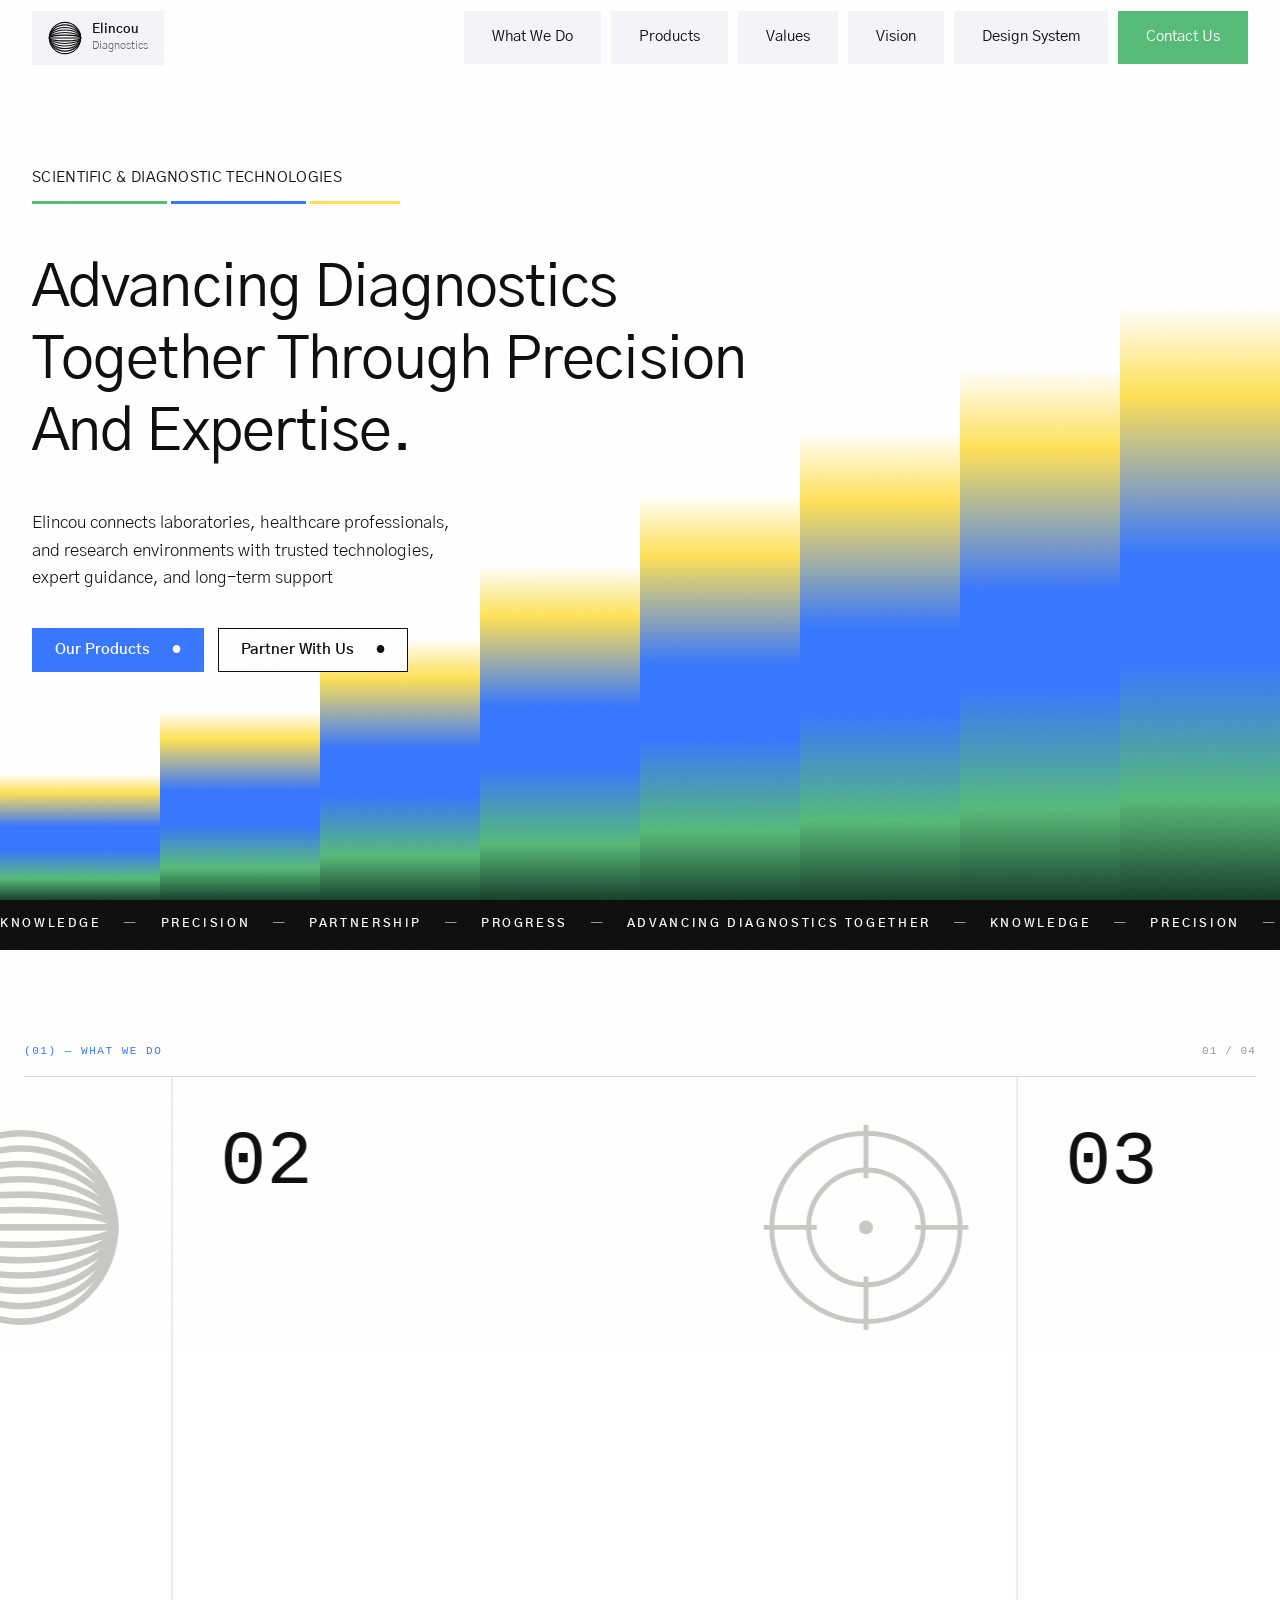
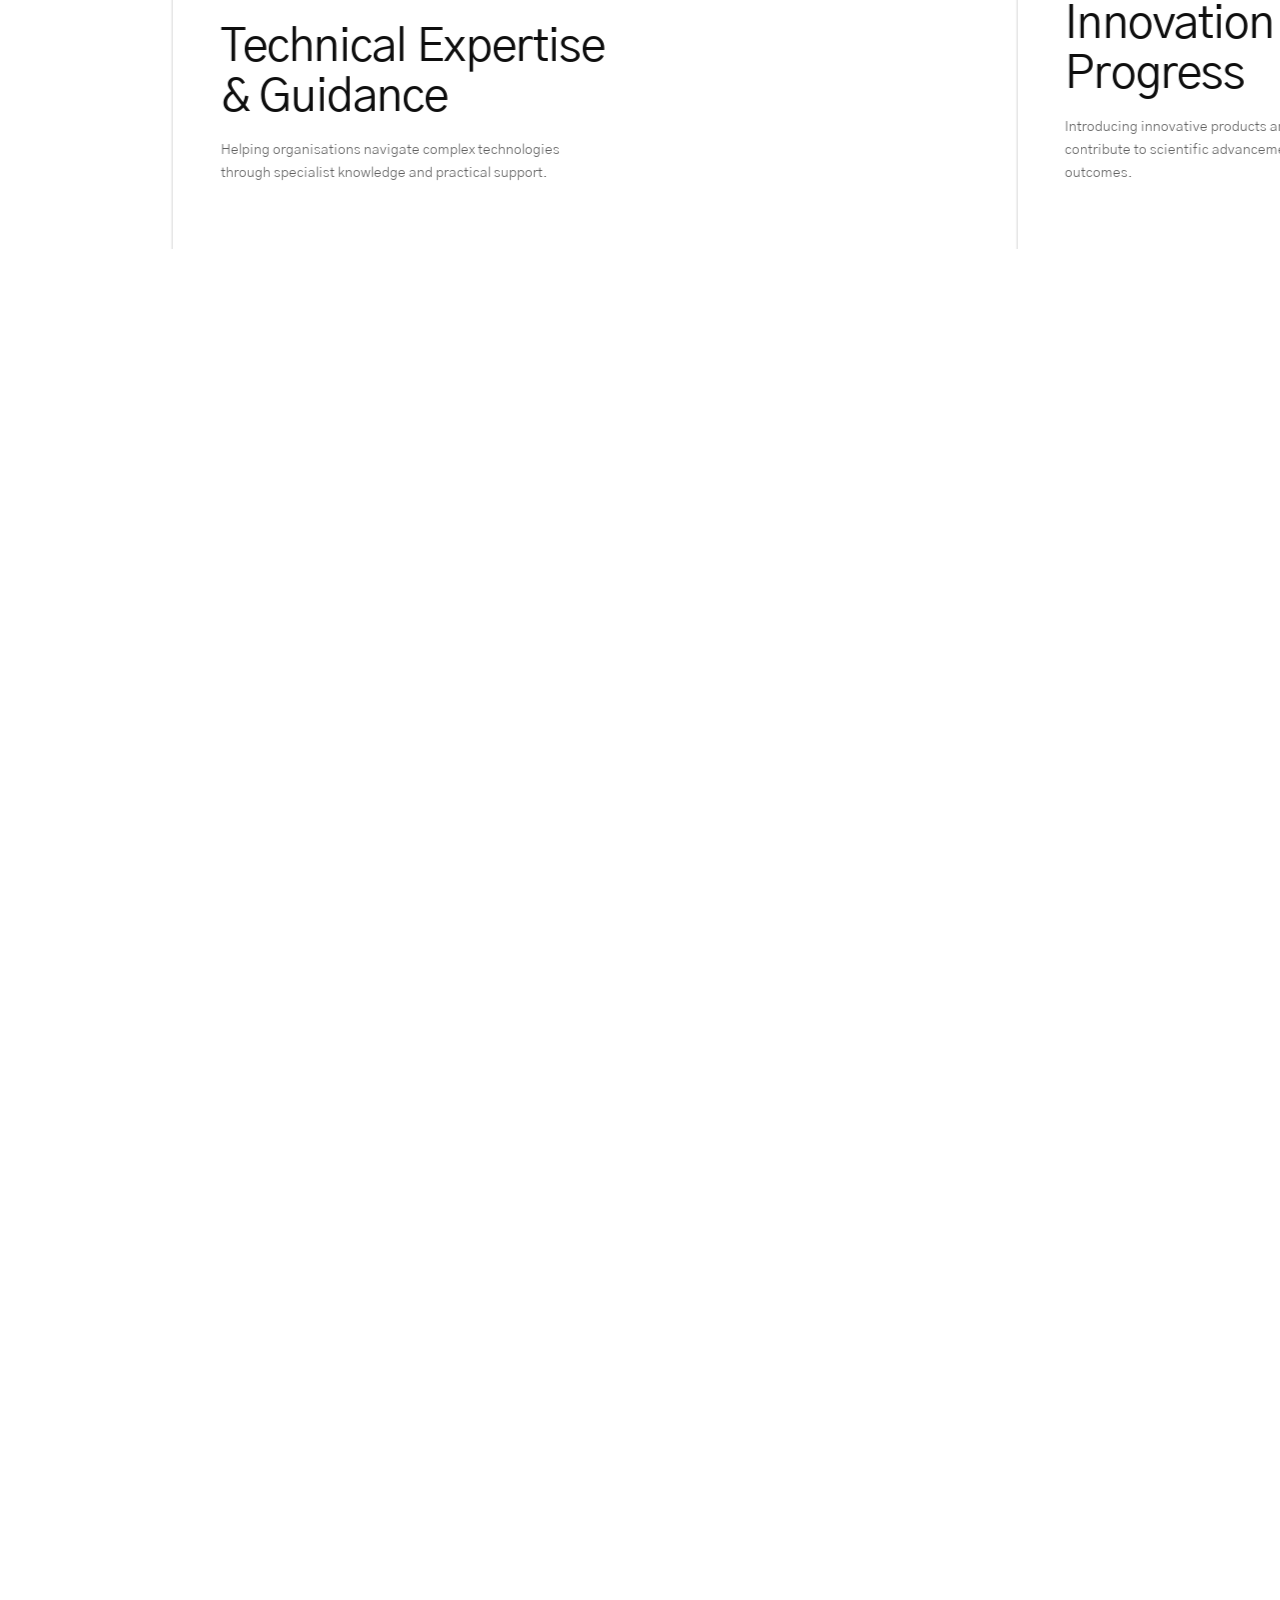
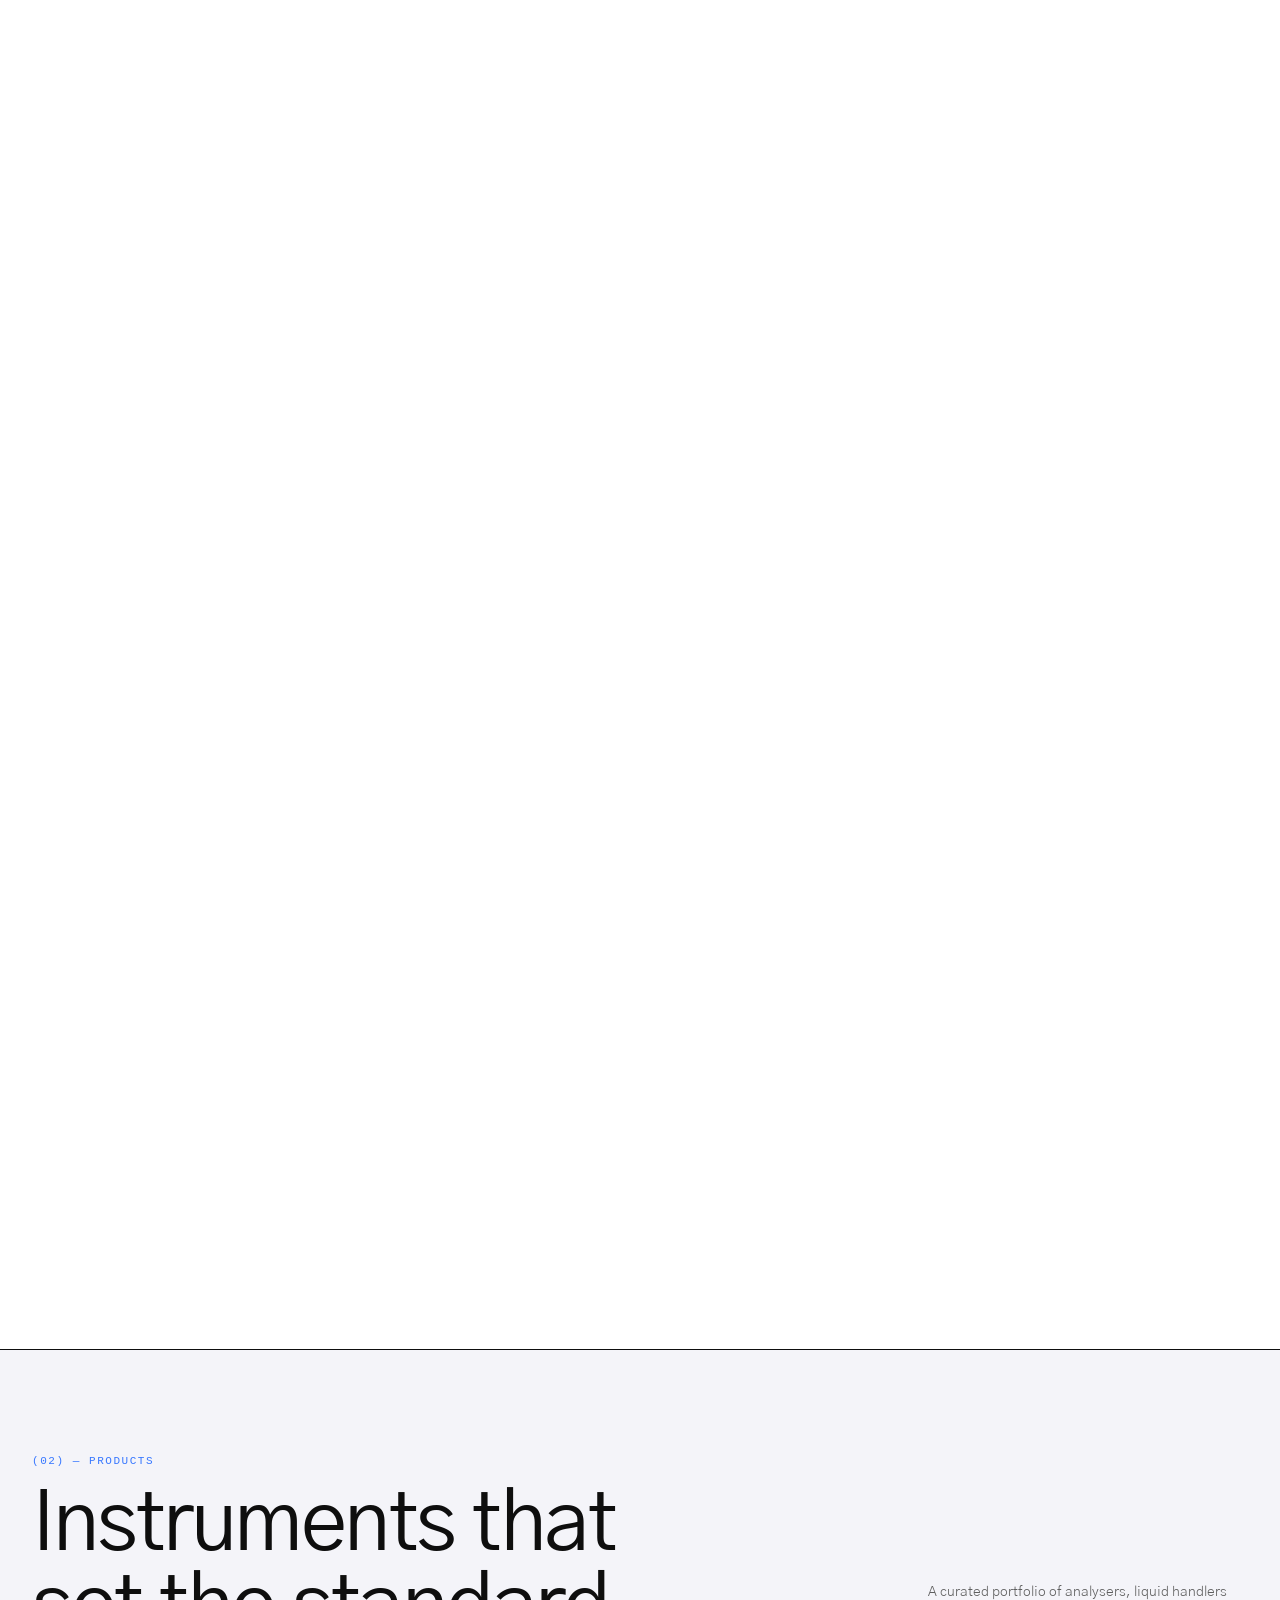
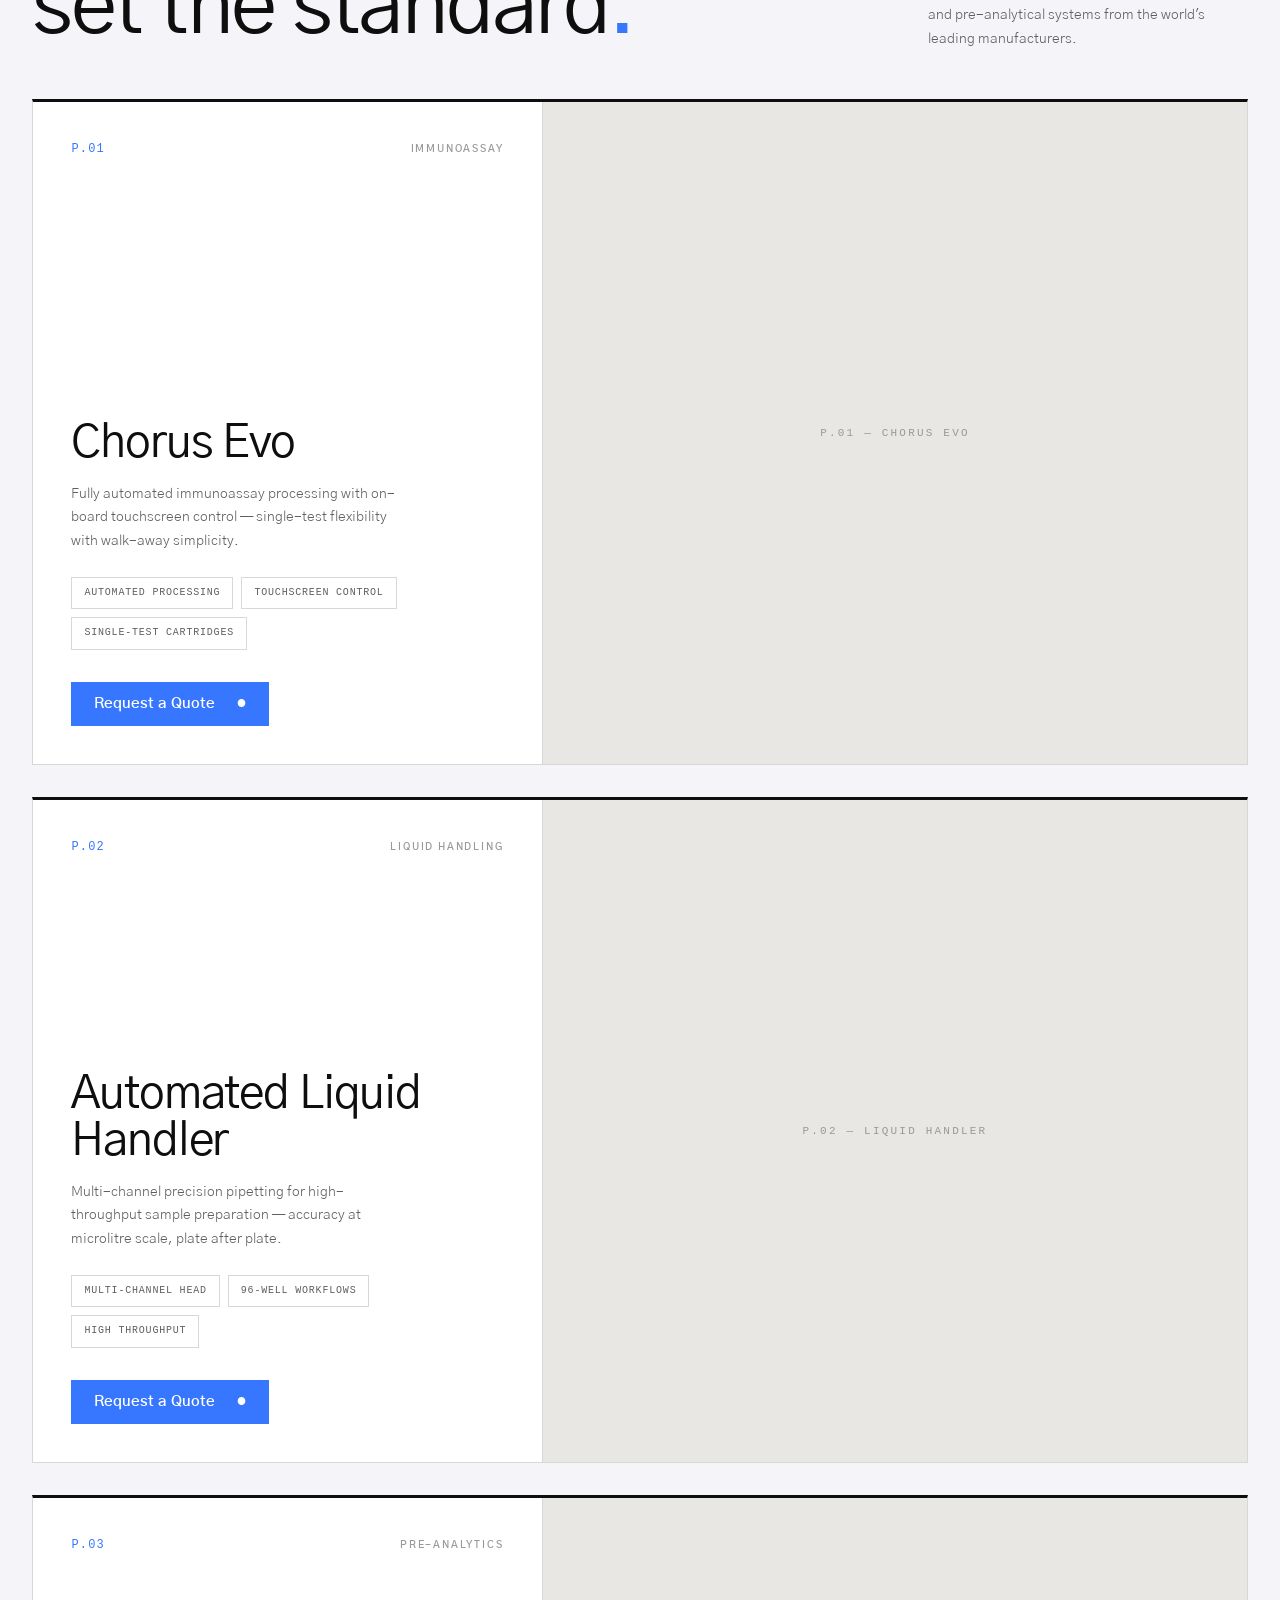
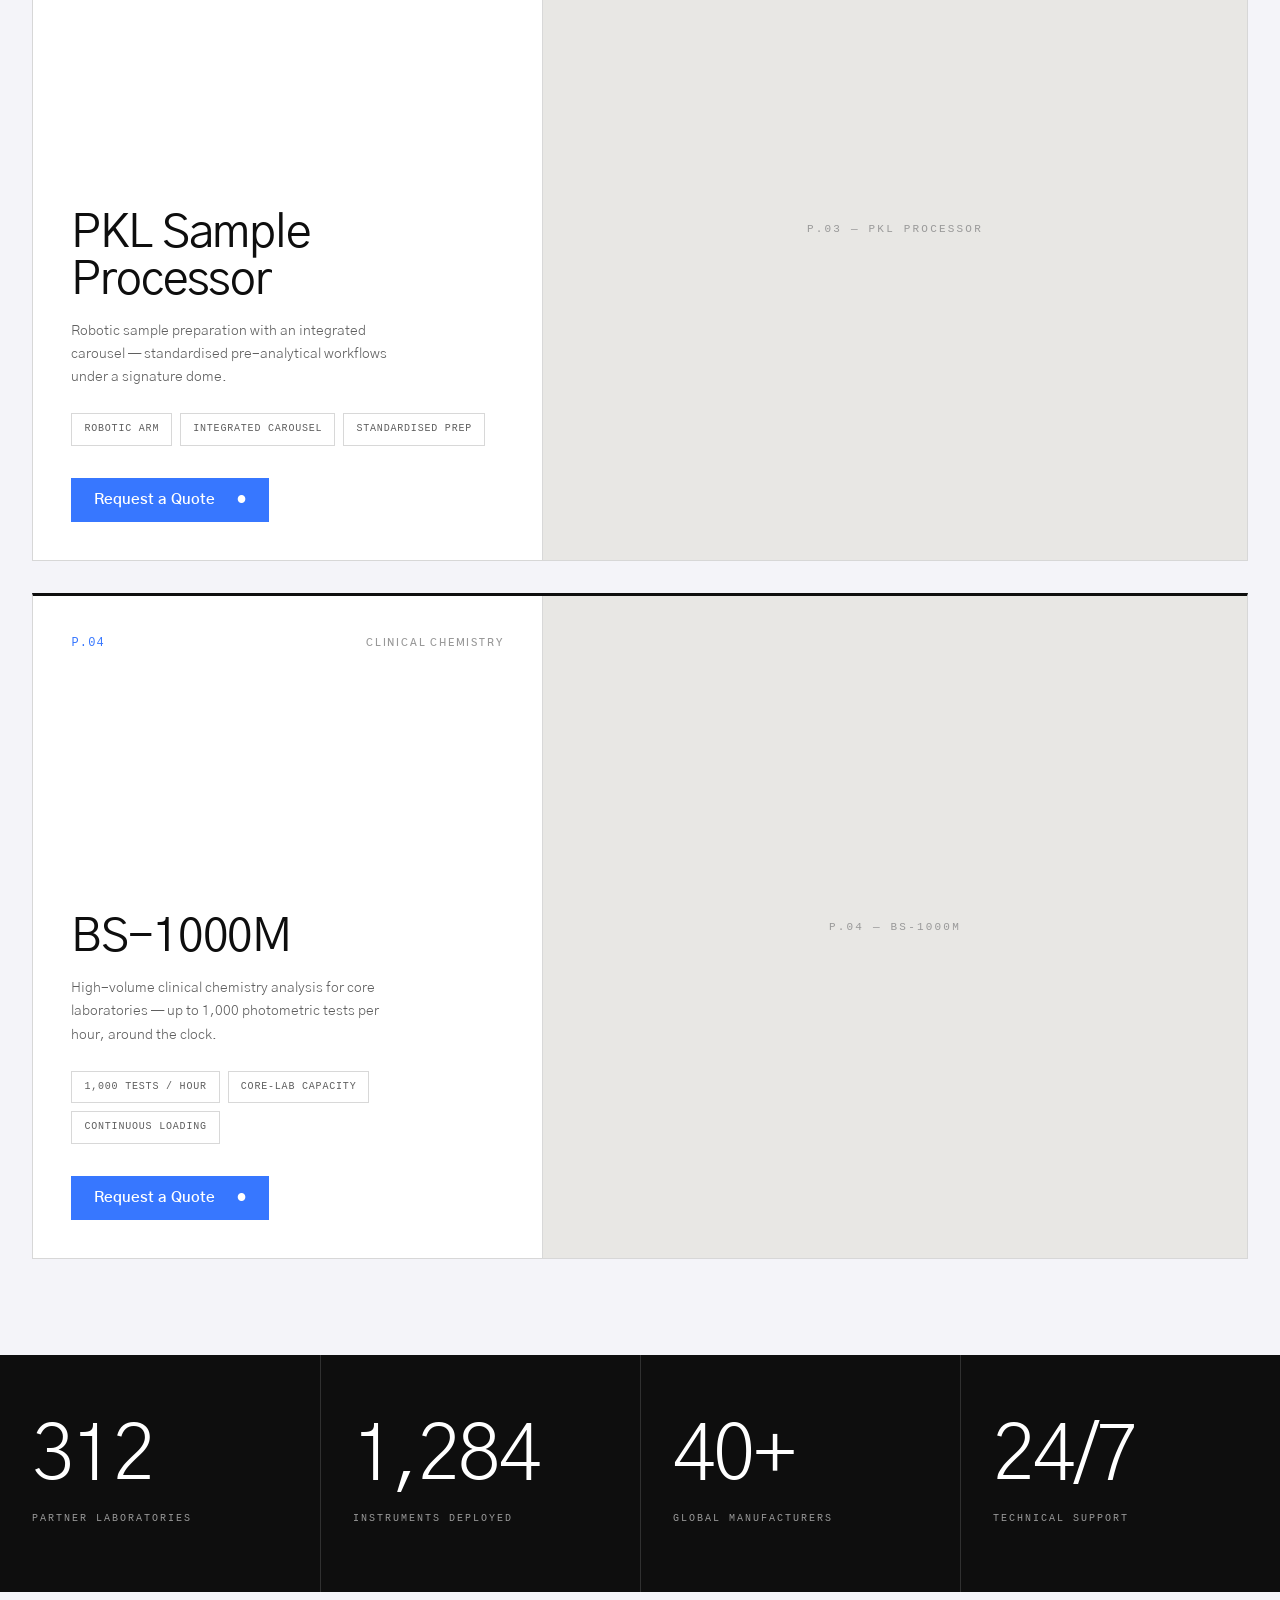
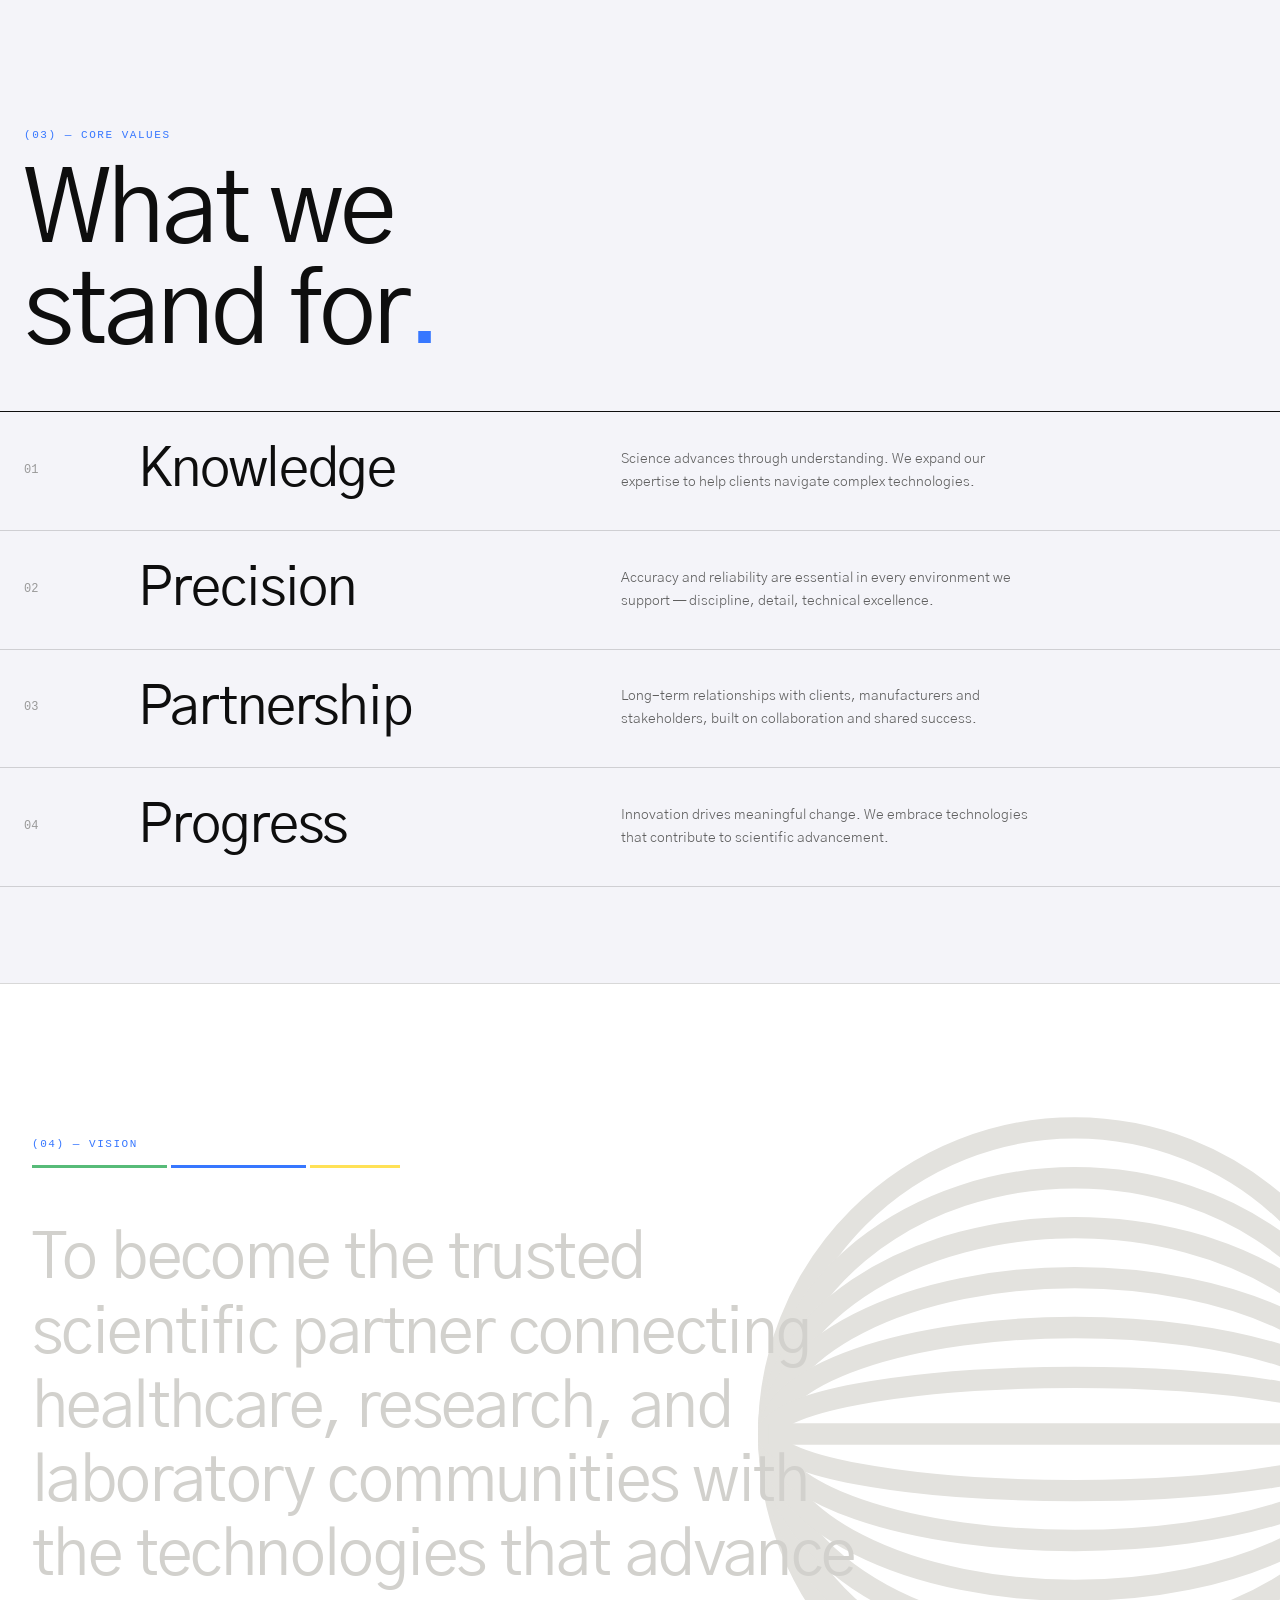
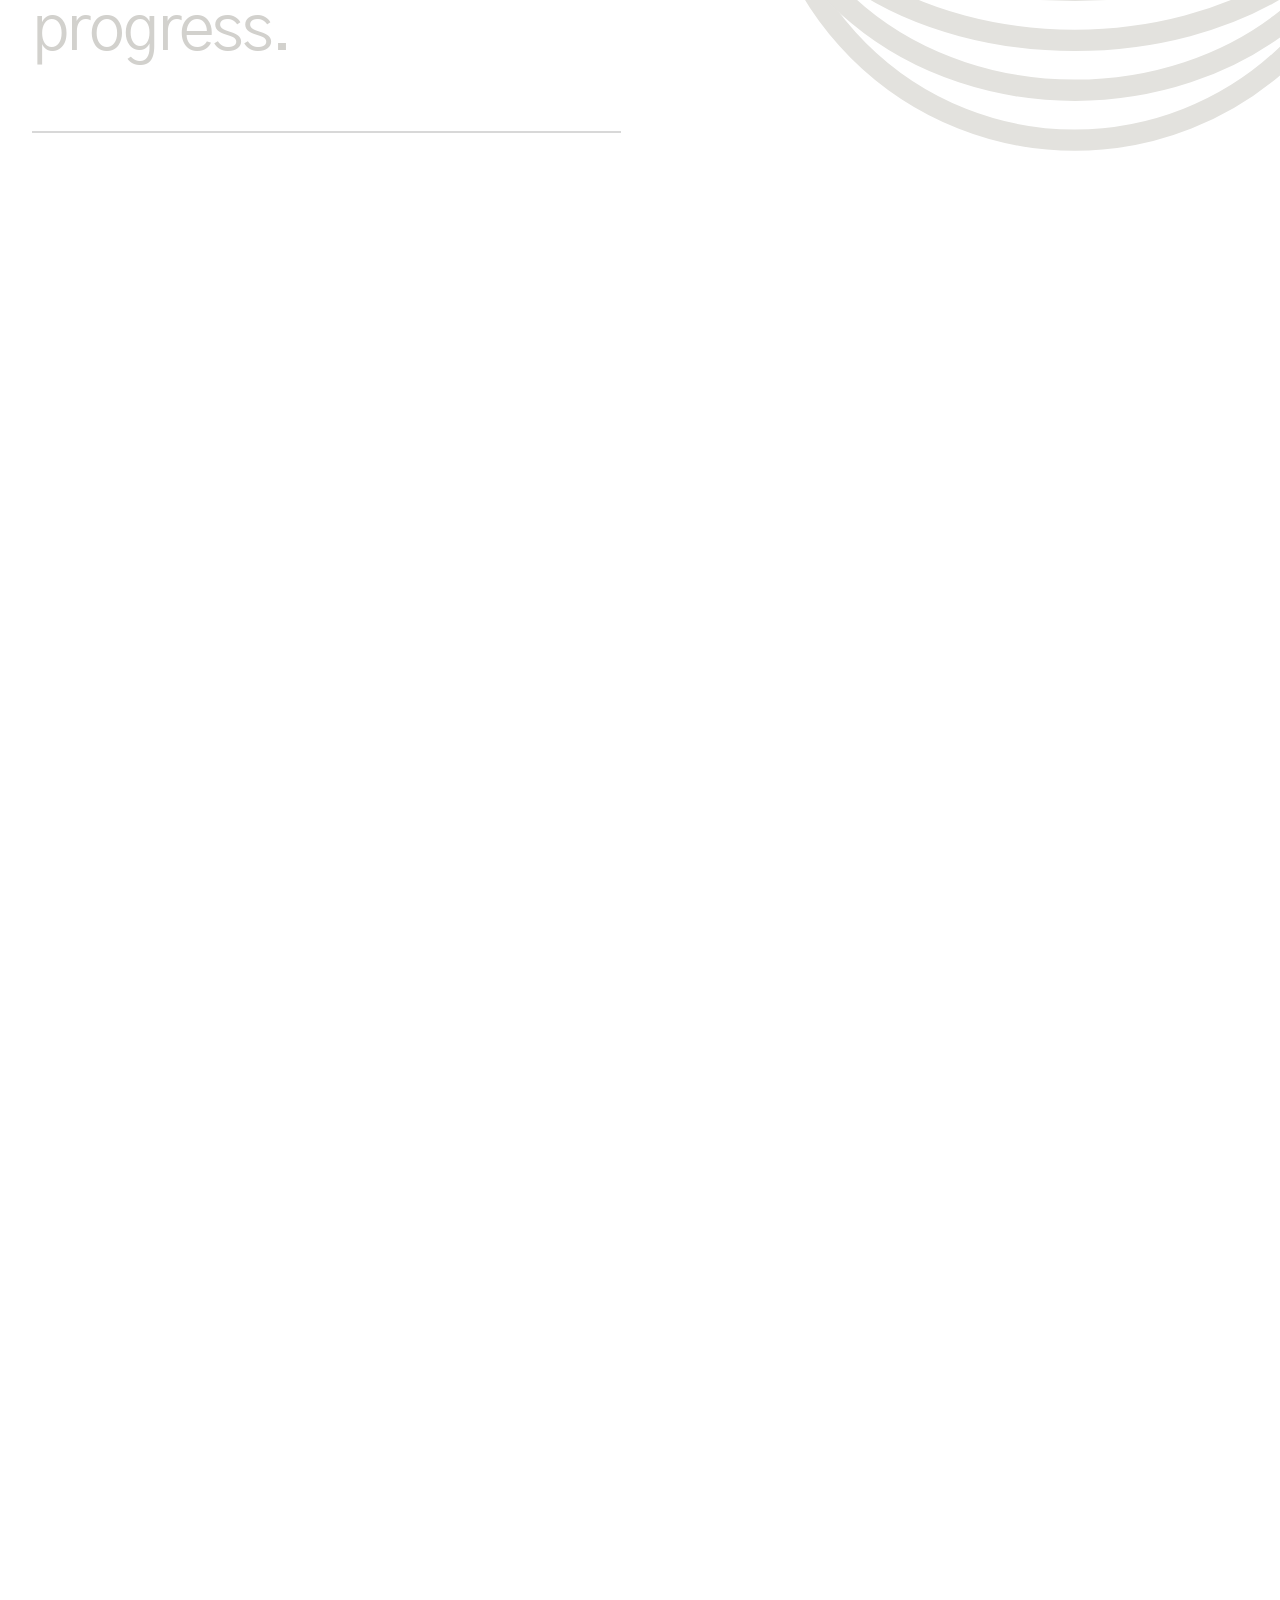
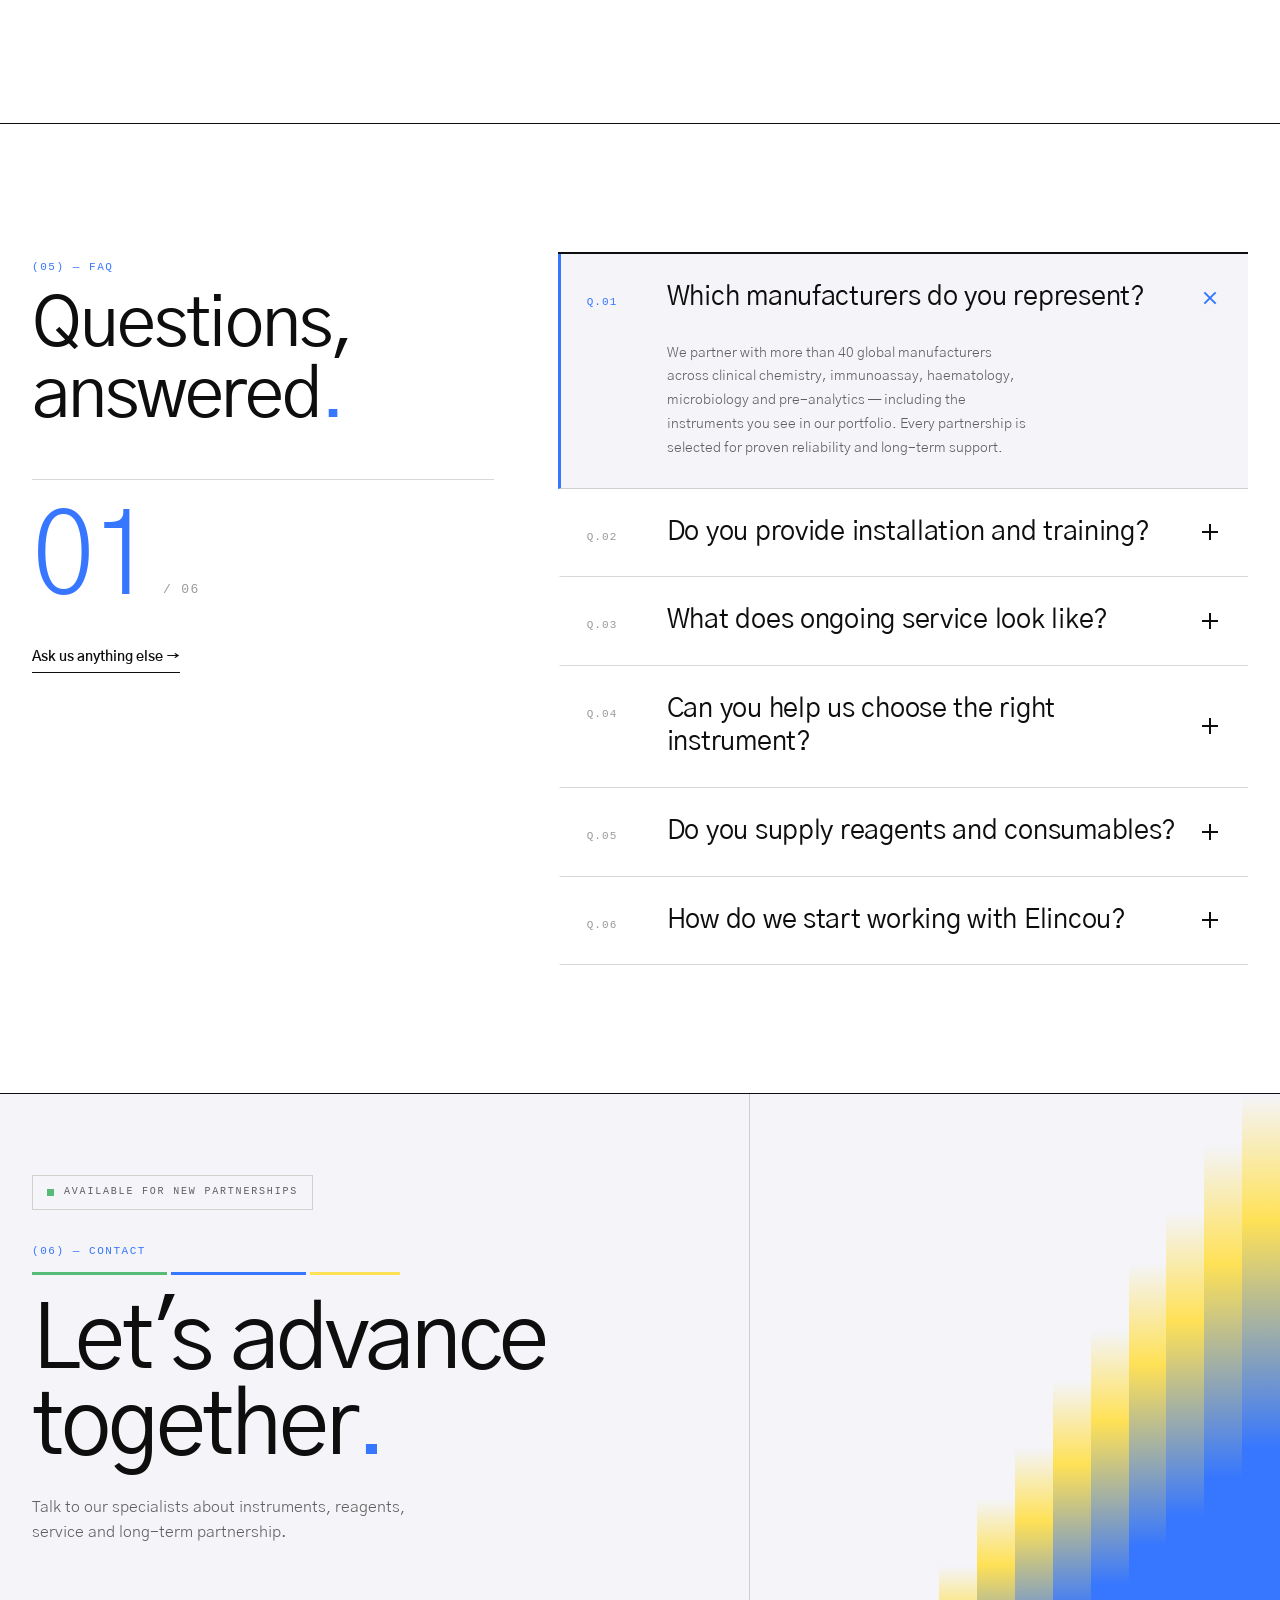
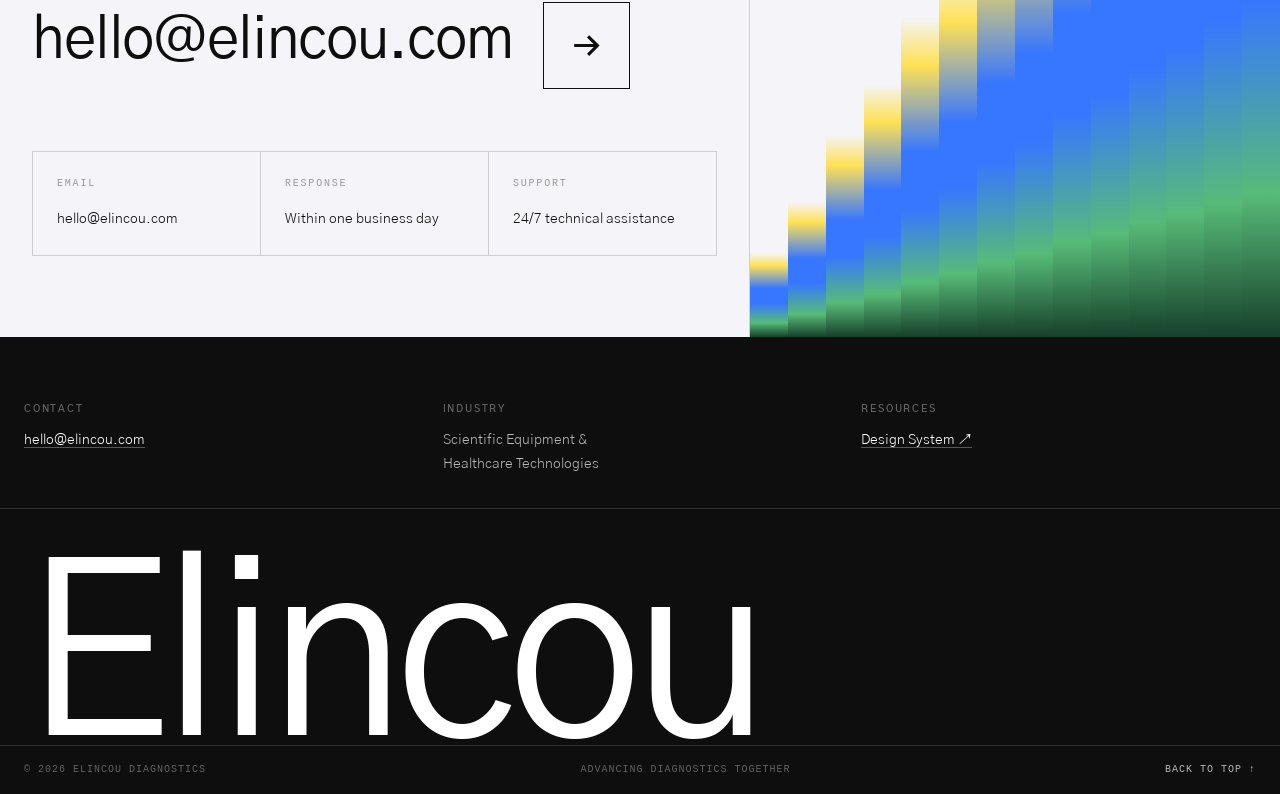
==== index.html @ 2c2dc733 "Rework Contact section: two-column layout, full-height spectrum The section felt tall and empty (hug" ====
<!DOCTYPE html>
<html lang="en">
<head>
<meta charset="UTF-8">
<meta name="viewport" content="width=device-width, initial-scale=1.0">
<title>Elincou — Advancing Diagnostics Together</title>
<meta name="description" content="Elincou connects laboratories, healthcare professionals, and research environments with trusted technologies, expert guidance, and long-term support.">
<link rel="icon" href='data:image/svg+xml,<svg xmlns="http://www.w3.org/2000/svg" viewBox="0 0 100 100"><rect width="100" height="100" fill="%230E0E0E"/><g fill="none" stroke="white" stroke-width="3"><circle cx="50" cy="50" r="34"/><ellipse cx="50" cy="50" rx="34" ry="27"/><ellipse cx="50" cy="50" rx="34" ry="20"/><ellipse cx="50" cy="50" rx="34" ry="13"/><ellipse cx="50" cy="50" rx="34" ry="6"/></g></svg>'>
<link rel="preconnect" href="https://fonts.googleapis.com">
<link rel="preconnect" href="https://fonts.gstatic.com" crossorigin>
<link href="https://fonts.googleapis.com/css2?family=Gothic+A1:wght@300;400;600&display=swap" rel="stylesheet">
<link rel="stylesheet" href="css/tokens.css?v=14">
<link rel="stylesheet" href="css/styles.css?v=14">
<link rel="stylesheet" href="css/home.css?v=14">
</head>
<body class="home">

<!-- Shared logo symbol -->
<svg width="0" height="0" style="position:absolute" aria-hidden="true">
  <defs>
    <g id="el-symbol-art" fill="none" stroke="currentColor" stroke-width="3.2">
      <circle cx="50" cy="50" r="46"/>
      <ellipse cx="50" cy="50" rx="46" ry="38.5"/>
      <ellipse cx="50" cy="50" rx="46" ry="31"/>
      <ellipse cx="50" cy="50" rx="46" ry="23.5"/>
      <ellipse cx="50" cy="50" rx="46" ry="16"/>
      <ellipse cx="50" cy="50" rx="46" ry="8.5"/>
      <line x1="4" y1="50" x2="96" y2="50"/>
    </g>
    <symbol id="el-symbol" viewBox="0 0 100 100"><use href="#el-symbol-art"/></symbol>
  </defs>
</svg>

<!-- ============ PRELOADER ============ -->
<div class="loader" id="loader" aria-hidden="true">
  <div class="loader__inner">
    <svg class="loader__globe" viewBox="0 0 100 100">
      <g fill="none" stroke="currentColor" stroke-width="2.4">
        <circle cx="50" cy="50" r="46"/>
        <ellipse cx="50" cy="50" rx="46" ry="38.5"/>
        <ellipse cx="50" cy="50" rx="46" ry="31"/>
        <ellipse cx="50" cy="50" rx="46" ry="23.5"/>
        <ellipse cx="50" cy="50" rx="46" ry="16"/>
        <ellipse cx="50" cy="50" rx="46" ry="8.5"/>
        <line x1="4" y1="50" x2="96" y2="50"/>
      </g>
    </svg>
    <div class="loader__row">
      <span class="loader__word">Elincou</span>
      <span class="loader__count" id="loader-count">00</span>
    </div>
    <div class="loader__bar"><i id="loader-bar"></i></div>
    <span class="loader__tag">Advancing diagnostics together</span>
  </div>
</div>

<!-- Scroll progress -->
<div class="scroll-progress" aria-hidden="true"><i id="scroll-progress"></i></div>

<!-- ============ HEADER ============ -->
<header class="site-head" id="site-head">
  <a class="el-appnav__brand" href="#top">
    <svg><use href="#el-symbol"/></svg>
    <span class="el-appnav__brand-name">Elincou<small>Diagnostics</small></span>
  </a>
  <nav class="el-appnav__links site-head__links" aria-label="Main navigation">
    <a href="#expertise">What We Do</a>
    <a href="#products">Products</a>
    <a href="#values">Values</a>
    <a href="#vision">Vision</a>
    <a href="design-system.html">Design System</a>
    <a href="#contact" class="el-appnav__cta">Contact Us</a>
  </nav>
</header>

<main id="top">

  <!-- ============ HERO ============ -->
  <section class="hero">
    <div class="hero__content">
      <p class="hero__overline"><span>Scientific &amp; Diagnostic Technologies</span></p>
      <span class="el-keyline hero__keyline" aria-hidden="true"><i></i><i></i><i></i></span>

      <h1 class="hero__title">
        <span class="l"><span class="w">Advancing Diagnostics</span></span>
        <span class="l"><span class="w">Together Through Precision</span></span>
        <span class="l"><span class="w">And Expertise.</span></span>
      </h1>

      <p class="hero__sub">Elincou connects laboratories, healthcare professionals, and&nbsp;research environments with trusted technologies, expert&nbsp;guidance, and long-term support</p>

      <div class="hero__actions">
        <a href="#products" class="el-btn el-btn--accent">Our Products <span class="el-dot" aria-hidden="true">●</span></a>
        <a href="#contact" class="el-btn el-btn--secondary">Partner With Us <span class="el-dot" aria-hidden="true">●</span></a>
      </div>
    </div>

    <div class="el-spectrum hero__spectrum" id="hero-spectrum" aria-hidden="true">
      <i style="height:14%"></i><i style="height:21%"></i>
      <i style="height:29%"></i><i style="height:37%"></i>
      <i style="height:45%"></i><i style="height:52%"></i>
      <i style="height:59%"></i><i style="height:66%"></i>
    </div>
  </section>

  <!-- ============ MARQUEE ============ -->
  <div class="el-marquee" aria-hidden="true">
    <div class="el-marquee__track">
      <span>Knowledge</span><span>Precision</span><span>Partnership</span><span>Progress</span><span>Advancing diagnostics together</span>
      <span>Knowledge</span><span>Precision</span><span>Partnership</span><span>Progress</span><span>Advancing diagnostics together</span>
    </div>
  </div>

  <!-- ============ WHAT WE DO — pinned horizontal scroll ============ -->
  <section class="hs" id="expertise">
    <div class="hs__pin">
      <header class="hs__head">
        <span class="hs__label">(01) — What We Do</span>
        <span class="hs__counter"><span id="hs-current">01</span>&nbsp;/&nbsp;04</span>
      </header>
      <div class="hs__progress"><i id="hs-progress"></i></div>

      <div class="hs__track" id="hs-track">
        <article class="hs__panel">
          <div class="hs__panel-top">
            <span class="hs__idx">01</span>
            <svg class="hs__art" viewBox="0 0 100 100" aria-hidden="true"><use href="#el-symbol-art"/></svg>
          </div>
          <h3>Scientific &amp; Diagnostic Technologies</h3>
          <p>Providing access to advanced solutions that support laboratories, healthcare providers, and research environments.</p>
        </article>

        <article class="hs__panel">
          <div class="hs__panel-top">
            <span class="hs__idx">02</span>
            <svg class="hs__art" viewBox="0 0 100 100" fill="none" stroke="currentColor" stroke-width="2.4" aria-hidden="true">
              <circle cx="50" cy="50" r="46"/><circle cx="50" cy="50" r="28"/><circle cx="50" cy="50" r="3.4" fill="currentColor" stroke="none"/>
              <line x1="50" y1="0" x2="50" y2="26"/><line x1="50" y1="74" x2="50" y2="100"/>
              <line x1="0" y1="50" x2="26" y2="50"/><line x1="74" y1="50" x2="100" y2="50"/>
            </svg>
          </div>
          <h3>Technical Expertise &amp; Guidance</h3>
          <p>Helping organisations navigate complex technologies through specialist knowledge and practical support.</p>
        </article>

        <article class="hs__panel">
          <div class="hs__panel-top">
            <span class="hs__idx">03</span>
            <svg class="hs__art" viewBox="0 0 100 100" fill="none" stroke="currentColor" stroke-width="2.4" aria-hidden="true">
              <rect x="6"  y="64" width="14" height="30"/>
              <rect x="28" y="48" width="14" height="46"/>
              <rect x="50" y="30" width="14" height="64"/>
              <rect x="72" y="6"  width="14" height="88"/>
            </svg>
          </div>
          <h3>Innovation &amp; Progress</h3>
          <p>Introducing innovative products and solutions that contribute to scientific advancement and improved outcomes.</p>
        </article>

        <article class="hs__panel">
          <div class="hs__panel-top">
            <span class="hs__idx">04</span>
            <svg class="hs__art" viewBox="0 0 100 100" fill="none" stroke="currentColor" stroke-width="2.4" aria-hidden="true">
              <circle cx="36" cy="50" r="30"/><circle cx="64" cy="50" r="30"/>
            </svg>
          </div>
          <h3>Long-Term Partnership</h3>
          <p>Working alongside clients as a dependable partner, providing ongoing support throughout every stage of growth.</p>
        </article>
      </div>
    </div>
  </section>

  <!-- ============ PRODUCTS — sticky card deck ============ -->
  <section class="products" id="products">
    <header class="products__head" data-reveal>
      <div>
        <span class="products__label">(02) — Products</span>
        <h2>Instruments that<br>set the standard<em>.</em></h2>
      </div>
      <p class="products__intro">A curated portfolio of analysers, liquid handlers and pre-analytical systems from the world's leading manufacturers.</p>
    </header>

    <div class="pcards" id="pcards">

      <article class="pcard">
        <div class="pcard__info">
          <div class="pcard__top">
            <span class="pcard__idx">P.01</span>
            <span class="pcard__cat">Immunoassay</span>
          </div>
          <h3 class="pcard__name">Chorus Evo</h3>
          <p class="pcard__desc">Fully automated immunoassay processing with on-board touchscreen control — single-test flexibility with walk-away simplicity.</p>
          <ul class="pcard__specs">
            <li>Automated processing</li>
            <li>Touchscreen control</li>
            <li>Single-test cartridges</li>
          </ul>
          <div class="pcard__actions">
            <a href="#contact" class="el-btn el-btn--accent">Request a Quote <span class="el-dot" aria-hidden="true">●</span></a>
          </div>
        </div>
        <div class="pcard__media">
          <span class="pcard__ph">P.01 — CHORUS EVO</span>
          <img src="assets/products/product-01.jpg" alt="DIESSE Chorus Evo immunoassay analyser" loading="lazy" onerror="this.style.display='none'">
          <video class="pcard__video" muted loop playsinline preload="metadata" aria-label="Chorus Evo rotating 3D view">
            <source src="assets/products/Diesse%20Chorus%20EVO.mp4" type="video/mp4">
          </video>
        </div>
      </article>

      <article class="pcard">
        <div class="pcard__info">
          <div class="pcard__top">
            <span class="pcard__idx">P.02</span>
            <span class="pcard__cat">Liquid Handling</span>
          </div>
          <h3 class="pcard__name">Automated Liquid Handler</h3>
          <p class="pcard__desc">Multi-channel precision pipetting for high-throughput sample preparation — accuracy at microlitre scale, plate after plate.</p>
          <ul class="pcard__specs">
            <li>Multi-channel head</li>
            <li>96-well workflows</li>
            <li>High throughput</li>
          </ul>
          <div class="pcard__actions">
            <a href="#contact" class="el-btn el-btn--accent">Request a Quote <span class="el-dot" aria-hidden="true">●</span></a>
          </div>
        </div>
        <div class="pcard__media">
          <span class="pcard__ph">P.02 — LIQUID HANDLER</span>
          <img src="assets/products/product-02.jpg" alt="Automated multi-channel pipetting system over a 96-well plate" loading="lazy" onerror="this.style.display='none'">
          <video class="pcard__video" muted loop playsinline preload="metadata" aria-label="Liquid handler rotating 3D view">
            <source src="assets/products/product-02.mp4" type="video/mp4">
          </video>
        </div>
      </article>

      <article class="pcard">
        <div class="pcard__info">
          <div class="pcard__top">
            <span class="pcard__idx">P.03</span>
            <span class="pcard__cat">Pre-Analytics</span>
          </div>
          <h3 class="pcard__name">PKL Sample Processor</h3>
          <p class="pcard__desc">Robotic sample preparation with an integrated carousel — standardised pre-analytical workflows under a signature dome.</p>
          <ul class="pcard__specs">
            <li>Robotic arm</li>
            <li>Integrated carousel</li>
            <li>Standardised prep</li>
          </ul>
          <div class="pcard__actions">
            <a href="#contact" class="el-btn el-btn--accent">Request a Quote <span class="el-dot" aria-hidden="true">●</span></a>
          </div>
        </div>
        <div class="pcard__media">
          <span class="pcard__ph">P.03 — PKL PROCESSOR</span>
          <img src="assets/products/product-03.jpg" alt="HTC PKL robotic sample processor with blue dome open" loading="lazy" onerror="this.style.display='none'">
          <video class="pcard__video" muted loop playsinline preload="metadata" aria-label="PKL sample processor rotating 3D view">
            <source src="assets/products/product-03.mp4" type="video/mp4">
          </video>
        </div>
      </article>

      <article class="pcard">
        <div class="pcard__info">
          <div class="pcard__top">
            <span class="pcard__idx">P.04</span>
            <span class="pcard__cat">Clinical Chemistry</span>
          </div>
          <h3 class="pcard__name">BS-1000M</h3>
          <p class="pcard__desc">High-volume clinical chemistry analysis for core laboratories — up to 1,000 photometric tests per hour, around the clock.</p>
          <ul class="pcard__specs">
            <li>1,000 tests / hour</li>
            <li>Core-lab capacity</li>
            <li>Continuous loading</li>
          </ul>
          <div class="pcard__actions">
            <a href="#contact" class="el-btn el-btn--accent">Request a Quote <span class="el-dot" aria-hidden="true">●</span></a>
          </div>
        </div>
        <div class="pcard__media">
          <span class="pcard__ph">P.04 — BS-1000M</span>
          <img src="assets/products/product-04.jpg" alt="Mindray BS-1000M clinical chemistry analyser" loading="lazy" onerror="this.style.display='none'">
          <video class="pcard__video" muted loop playsinline preload="metadata" aria-label="BS-1000M rotating 3D view">
            <source src="assets/products/BS-1000M.mp4" type="video/mp4">
          </video>
        </div>
      </article>

    </div>
  </section>

  <!-- ============ STATS ============ -->
  <section class="stats">
    <div class="stats__grid">
      <div class="stats__cell" data-reveal>
        <span class="stats__num"><span data-count="312">0</span></span>
        <span class="stats__label">Partner laboratories</span>
      </div>
      <div class="stats__cell" data-reveal style="--d:.08s">
        <span class="stats__num"><span data-count="1284">0</span></span>
        <span class="stats__label">Instruments deployed</span>
      </div>
      <div class="stats__cell" data-reveal style="--d:.16s">
        <span class="stats__num"><span data-count="40">0</span>+</span>
        <span class="stats__label">Global manufacturers</span>
      </div>
      <div class="stats__cell" data-reveal style="--d:.24s">
        <span class="stats__num"><span data-count="24">0</span>/7</span>
        <span class="stats__label">Technical support</span>
      </div>
    </div>
  </section>

  <!-- ============ VALUES ============ -->
  <section class="values" id="values">
    <header class="values__head" data-reveal>
      <span class="values__label">(03) — Core Values</span>
      <h2>What we<br>stand for<em>.</em></h2>
    </header>
    <ul class="values__list">
      <li class="vrow" data-reveal>
        <span class="vrow__idx">01</span>
        <h3>Knowledge</h3>
        <p>Science advances through understanding. We expand our expertise to help clients navigate complex technologies.</p>
        <span class="vrow__arrow" aria-hidden="true">→</span>
      </li>
      <li class="vrow" data-reveal style="--d:.06s">
        <span class="vrow__idx">02</span>
        <h3>Precision</h3>
        <p>Accuracy and reliability are essential in every environment we support — discipline, detail, technical excellence.</p>
        <span class="vrow__arrow" aria-hidden="true">→</span>
      </li>
      <li class="vrow" data-reveal style="--d:.12s">
        <span class="vrow__idx">03</span>
        <h3>Partnership</h3>
        <p>Long-term relationships with clients, manufacturers and stakeholders, built on collaboration and shared success.</p>
        <span class="vrow__arrow" aria-hidden="true">→</span>
      </li>
      <li class="vrow" data-reveal style="--d:.18s">
        <span class="vrow__idx">04</span>
        <h3>Progress</h3>
        <p>Innovation drives meaningful change. We embrace technologies that contribute to scientific advancement.</p>
        <span class="vrow__arrow" aria-hidden="true">→</span>
      </li>
    </ul>
  </section>

  <!-- ============ VISION — scroll-fill quote ============ -->
  <section class="fill" id="vision">
    <div class="fill__pin">
      <svg class="fill__globe" viewBox="0 0 100 100" aria-hidden="true"><use href="#el-symbol-art"/></svg>

      <div class="fill__head">
        <span class="fill__label">(04) — Vision</span>
        <span class="el-keyline fill__keyline" aria-hidden="true"><i></i><i></i><i></i></span>
      </div>

      <p class="fill__text" id="fill-text">To become the trusted scientific partner connecting healthcare, research, and laboratory communities with the technologies that advance progress.</p>

      <div class="fill__bar" aria-hidden="true"><i id="fill-bar"></i></div>
    </div>
  </section>

  <!-- ============ FAQ ============ -->
  <section class="faqs" id="faq">
    <div class="faqs__grid">
      <div class="faqs__side">
        <span class="faqs__label" data-reveal>(05) — FAQ</span>
        <h2 data-reveal style="--d:.08s">Questions,<br>answered<em>.</em></h2>
        <div class="faqs__big" aria-hidden="true" data-reveal style="--d:.16s">
          <span class="faqs__big-num" id="faq-big-num">01</span>
          <span class="faqs__big-total">/ 06</span>
        </div>
        <a href="#contact" class="faqs__more" data-reveal style="--d:.24s">Ask us anything else →</a>
      </div>

      <div class="faqs__list" id="faq-list">
        <div class="faq is-open" data-reveal>
          <button class="faq__q" aria-expanded="true" aria-controls="faq-a1" id="faq-q1">
            <span class="faq__idx">Q.01</span>
            <span class="faq__text">Which manufacturers do you represent?</span>
            <span class="faq__icon" aria-hidden="true"><i></i><i></i></span>
          </button>
          <div class="faq__a" id="faq-a1" role="region" aria-labelledby="faq-q1">
            <div class="faq__a-inner">
              <p>We partner with more than 40 global manufacturers across clinical chemistry, immunoassay, haematology, microbiology and pre-analytics — including the instruments you see in our portfolio. Every partnership is selected for proven reliability and long-term support.</p>
            </div>
          </div>
        </div>

        <div class="faq" data-reveal style="--d:.05s">
          <button class="faq__q" aria-expanded="false" aria-controls="faq-a2" id="faq-q2">
            <span class="faq__idx">Q.02</span>
            <span class="faq__text">Do you provide installation and training?</span>
            <span class="faq__icon" aria-hidden="true"><i></i><i></i></span>
          </button>
          <div class="faq__a" id="faq-a2" role="region" aria-labelledby="faq-q2">
            <div class="faq__a-inner">
              <p>Yes. Our certified engineers handle delivery, installation, calibration and validation — and we train your staff on-site until they operate every instrument with confidence. Go-live is a milestone we reach together.</p>
            </div>
          </div>
        </div>

        <div class="faq" data-reveal style="--d:.1s">
          <button class="faq__q" aria-expanded="false" aria-controls="faq-a3" id="faq-q3">
            <span class="faq__idx">Q.03</span>
            <span class="faq__text">What does ongoing service look like?</span>
            <span class="faq__icon" aria-hidden="true"><i></i><i></i></span>
          </button>
          <div class="faq__a" id="faq-a3" role="region" aria-labelledby="faq-q3">
            <div class="faq__a-inner">
              <p>24/7 technical support, preventive maintenance schedules, guaranteed response times and genuine spare parts. Our goal is simple: maximum uptime for your laboratory, with issues resolved before they interrupt your workflow.</p>
            </div>
          </div>
        </div>

        <div class="faq" data-reveal style="--d:.15s">
          <button class="faq__q" aria-expanded="false" aria-controls="faq-a4" id="faq-q4">
            <span class="faq__idx">Q.04</span>
            <span class="faq__text">Can you help us choose the right instrument?</span>
            <span class="faq__icon" aria-hidden="true"><i></i><i></i></span>
          </button>
          <div class="faq__a" id="faq-a4" role="region" aria-labelledby="faq-q4">
            <div class="faq__a-inner">
              <p>That's exactly what we do best. We assess your workload, throughput, space and budget, then recommend the configuration that fits — not the biggest one. Independent, consultative guidance is the foundation of every partnership.</p>
            </div>
          </div>
        </div>

        <div class="faq" data-reveal style="--d:.2s">
          <button class="faq__q" aria-expanded="false" aria-controls="faq-a5" id="faq-q5">
            <span class="faq__idx">Q.05</span>
            <span class="faq__text">Do you supply reagents and consumables?</span>
            <span class="faq__icon" aria-hidden="true"><i></i><i></i></span>
          </button>
          <div class="faq__a" id="faq-a5" role="region" aria-labelledby="faq-q5">
            <div class="faq__a-inner">
              <p>Yes — continuous supply programmes with stock monitoring, automatic reordering and cold-chain logistics. Your reagents arrive before you run low, batch-tracked and ready for validation.</p>
            </div>
          </div>
        </div>

        <div class="faq" data-reveal style="--d:.25s">
          <button class="faq__q" aria-expanded="false" aria-controls="faq-a6" id="faq-q6">
            <span class="faq__idx">Q.06</span>
            <span class="faq__text">How do we start working with Elincou?</span>
            <span class="faq__icon" aria-hidden="true"><i></i><i></i></span>
          </button>
          <div class="faq__a" id="faq-a6" role="region" aria-labelledby="faq-q6">
            <div class="faq__a-inner">
              <p>Start a conversation. Tell us about your laboratory and its goals, and we'll arrange a consultation — at your site or ours. From first meeting to first result, you'll have a dedicated point of contact.</p>
            </div>
          </div>
        </div>
      </div>
    </div>
  </section>

  <!-- ============ CTA / CONTACT ============ -->
  <section class="cta" id="contact">
    <div class="cta__inner">
      <span class="cta__status" data-reveal>
        <span class="cta__status-dot" aria-hidden="true"></span>
        Available for new partnerships
      </span>
      <span class="cta__label" data-reveal style="--d:.06s">(06) — Contact</span>
      <span class="el-keyline cta__keyline" aria-hidden="true" data-reveal style="--d:.1s"><i></i><i></i><i></i></span>

      <h2 class="cta__title">
        <span data-reveal style="--d:.14s">Let's advance</span>
        <span data-reveal style="--d:.22s">together<em>.</em></span>
      </h2>

      <p class="cta__sub" data-reveal style="--d:.3s">Talk to our specialists about instruments, reagents, service and long-term partnership.</p>

      <a href="mailto:hello@elincou.com" class="cta__mail" data-reveal style="--d:.36s">
        <span class="cta__mail-text">hello@elincou.com</span>
        <span class="cta__mail-arrow" aria-hidden="true">
          <svg viewBox="0 0 24 24" fill="none" stroke="currentColor" stroke-width="2"><path d="M4 12h15M13 6l6 6-6 6"/></svg>
        </span>
      </a>

      <div class="cta__meta" data-reveal style="--d:.44s">
        <div class="cta__meta-col">
          <span class="cta__meta-label">Email</span>
          <span class="cta__meta-val">hello@elincou.com</span>
        </div>
        <div class="cta__meta-col">
          <span class="cta__meta-label">Response</span>
          <span class="cta__meta-val">Within one business day</span>
        </div>
        <div class="cta__meta-col">
          <span class="cta__meta-label">Support</span>
          <span class="cta__meta-val">24/7 technical assistance</span>
        </div>
      </div>
    </div>

    <div class="el-spectrum cta__spectrum" aria-hidden="true">
      <i style="height:10%"></i><i style="height:16%"></i>
      <i style="height:24%"></i><i style="height:30%"></i>
      <i style="height:38%"></i><i style="height:44%"></i>
      <i style="height:52%"></i><i style="height:58%"></i>
      <i style="height:66%"></i><i style="height:72%"></i>
      <i style="height:80%"></i><i style="height:86%"></i>
      <i style="height:94%"></i><i style="height:100%"></i>
    </div>
  </section>

</main>

<!-- ============ FOOTER ============ -->
<footer class="site-foot">
  <div class="site-foot__meta">
    <div>
      <span class="el-meta-label">Contact</span>
      <p><a href="mailto:hello@elincou.com">hello@elincou.com</a></p>
    </div>
    <div>
      <span class="el-meta-label">Industry</span>
      <p>Scientific Equipment &amp;<br>Healthcare Technologies</p>
    </div>
    <div>
      <span class="el-meta-label">Resources</span>
      <p><a href="design-system.html">Design System ↗</a></p>
    </div>
  </div>
  <div class="site-foot__wordmark" id="foot-wordmark" aria-hidden="true">
    <span>E</span><span>l</span><span>i</span><span>n</span><span>c</span><span>o</span><span>u</span>
  </div>
  <div class="site-foot__bottom">
    <span>© 2026 Elincou Diagnostics</span>
    <span>Advancing diagnostics together</span>
    <a href="#top">Back to top ↑</a>
  </div>
</footer>

<script src="js/home.js?v=14"></script>
</body>
</html>
---- css/tokens.css ----
/* ==========================================================================
   Elincou Design Tokens — v1.0
   Source: Elincou Brand Guidelines v1.0 (Avocadots Design Studio, 2026)
   ========================================================================== */

:root {
  /* ------ Colour · Primary palette ------ */
  --el-white:          #FFFFFF;  /* White        · RGB 255,255,255 · CMYK 0,0,0,0   */
  --el-ghost-white:    #F4F4F9;  /* Ghost White  · RGB 244,244,249 · CMYK 2,2,0,2   */
  --el-alabaster:      #E8E7E4;  /* Alabaster Grey · RGB 232,231,228 · CMYK 0,0,2,9 */
  --el-grey-olive:     #999999;  /* Grey Olive   · RGB 153,153,153 · CMYK 0,0,0,40  */
  --el-onyx:           #0E0E0E;  /* Onyx         · RGB 14,14,14    · CMYK 0,0,0,95  */

  /* ------ Colour · Extended palette ------ */
  --el-blue:           #3777FF;  /* Crayola Blue · RGB 55,119,255  · CMYK 78,53,0,90 */
  --el-emerald:        #57BB78;  /* Emerald      · RGB 87,187,120  · CMYK 53,0,36,27 */
  --el-mustard:        #FFE156;  /* Mustard      · RGB 255,225,86  · CMYK 0,12,66,0  */

  /* ------ Colour · Semantic aliases ------ */
  --el-bg:             var(--el-ghost-white);
  --el-surface:        var(--el-white);
  --el-surface-alt:    var(--el-alabaster);
  --el-text:           var(--el-onyx);
  --el-text-muted:     #5F5F5F;   /* Onyx tint — meets AA on light surfaces */
  --el-text-subtle:    var(--el-grey-olive);
  --el-border:         var(--el-alabaster);
  --el-border-strong:  #D2D1CD;
  --el-action:         var(--el-onyx);
  --el-accent:         var(--el-blue);
  --el-success:        var(--el-emerald);
  --el-warning:        var(--el-mustard);
  --el-focus-ring:     var(--el-blue);

  /* ------ Typography ------ */
  --el-font-family:    'Gothic A1', -apple-system, 'Segoe UI', sans-serif;
  --el-weight-light:    300;   /* Body copy            */
  --el-weight-regular:  400;   /* Headings, UI default */
  --el-weight-semibold: 600;   /* Subheadings, emphasis, buttons */

  /* Type scale — 1.250 major third, 16px base */
  --el-text-xs:    0.75rem;    /* 12px — captions, overlines   */
  --el-text-sm:    0.875rem;   /* 14px — secondary UI text     */
  --el-text-base:  1rem;       /* 16px — body                  */
  --el-text-lg:    1.25rem;    /* 20px — lead paragraph        */
  --el-text-xl:    1.5625rem;  /* 25px — H3                    */
  --el-text-2xl:   1.9375rem;  /* 31px — H2                    */
  --el-text-3xl:   2.4375rem;  /* 39px — H1                    */
  --el-text-4xl:   3.0625rem;  /* 49px — Display               */
  --el-text-5xl:   3.8125rem;  /* 61px — Hero                  */

  --el-leading-tight:  1.15;   /* Display / headings */
  --el-leading-snug:   1.35;   /* Subheadings        */
  --el-leading-body:   1.65;   /* Body copy          */

  --el-tracking-tight: -0.02em; /* Large headings  */
  --el-tracking-wide:   0.12em; /* Overlines, tags */

  /* ------ Spacing — 4px base ------ */
  --el-space-1:  0.25rem;   /*  4px */
  --el-space-2:  0.5rem;    /*  8px */
  --el-space-3:  0.75rem;   /* 12px */
  --el-space-4:  1rem;      /* 16px */
  --el-space-5:  1.5rem;    /* 24px */
  --el-space-6:  2rem;      /* 32px */
  --el-space-7:  3rem;      /* 48px */
  --el-space-8:  4rem;      /* 64px */
  --el-space-9:  6rem;      /* 96px */
  --el-space-10: 8rem;      /* 128px */

  /* ------ Radii — sharp system, no rounded corners ------ */
  --el-radius-sm:   0;
  --el-radius-md:   0;
  --el-radius-lg:   0;
  --el-radius-full: 0;

  /* ------ Rules / hairlines — flat editorial, no elevation ------ */
  --el-line:        rgba(14, 14, 14, 0.16);  /* hairline dividers      */
  --el-line-strong: var(--el-onyx);          /* section rules          */
  --el-shadow-sm: none;
  --el-shadow-md: none;
  --el-shadow-lg: none;

  /* ------ Fluid display sizes ------ */
  --el-text-hero: clamp(4rem, 12.5vw, 12rem);     /* Hero masthead    */
  --el-text-huge: clamp(2.25rem, 4.5vw, 3.75rem); /* Section titles   */
  --el-font-mono: ui-monospace, 'Cascadia Code', Consolas, 'Courier New', monospace;

  /* ------ Motion ------ */
  --el-ease:        cubic-bezier(0.25, 0.1, 0.25, 1);
  --el-duration-fast: 120ms;
  --el-duration:      200ms;
  --el-duration-slow: 350ms;

  /* ------ Logo ------ */
  --el-logo-min-size: 20px;  /* Never render any identity element smaller */
}
---- css/styles.css ----
/* ==========================================================================
   Elincou Design System — editorial, sharp-edged
   ========================================================================== */

*, *::before, *::after { box-sizing: border-box; border-radius: 0 !important; }

html { scroll-behavior: smooth; scroll-padding-top: 32px; }

body {
  margin: 0;
  font-family: var(--el-font-family);
  font-weight: var(--el-weight-light);
  font-size: var(--el-text-base);
  line-height: var(--el-leading-body);
  color: var(--el-text);
  background: var(--el-bg);
  -webkit-font-smoothing: antialiased;
}

::selection { background: var(--el-blue); color: var(--el-white); }

:focus-visible { outline: 2px solid var(--el-focus-ring); outline-offset: 2px; }

.el-mono { font-family: var(--el-font-mono); }

/* ---------- Layout ---------- */

.el-shell { display: flex; min-height: 100vh; }

.el-sidebar {
  position: sticky; top: 0;
  width: 248px; flex-shrink: 0;
  height: 100vh; overflow-y: auto;
  background: var(--el-bg);
  border-right: 1px solid var(--el-line);
  padding: var(--el-space-5);
  display: flex; flex-direction: column;
}

.el-sidebar__brand {
  display: flex; align-items: center; gap: var(--el-space-3);
  color: var(--el-text); text-decoration: none;
  padding-bottom: var(--el-space-4);
  border-bottom: 1px solid var(--el-line);
}
.el-sidebar__brand svg { width: 28px; height: 28px; }
.el-sidebar__brand-name { font-size: 1.25rem; font-weight: var(--el-weight-regular); letter-spacing: -0.01em; }
.el-sidebar__meta {
  font-family: var(--el-font-mono);
  font-size: 10px; letter-spacing: 0.08em; text-transform: uppercase;
  color: var(--el-text-subtle);
  margin: var(--el-space-3) 0 var(--el-space-6);
}

.el-nav { display: flex; flex-direction: column; }
.el-nav__group {
  font-size: 10px; font-weight: var(--el-weight-semibold);
  letter-spacing: 0.18em; text-transform: uppercase;
  color: var(--el-text-subtle);
  margin: var(--el-space-5) 0 var(--el-space-2);
}
.el-nav__link {
  display: flex; align-items: baseline; gap: var(--el-space-3);
  padding: 9px 0;
  font-size: 12px; font-weight: var(--el-weight-regular);
  letter-spacing: 0.12em; text-transform: uppercase;
  color: var(--el-text-muted); text-decoration: none;
  border-bottom: 1px solid var(--el-line);
  transition: color var(--el-duration-fast) var(--el-ease), padding-left var(--el-duration) var(--el-ease);
}
.el-nav__link .n {
  font-family: var(--el-font-mono);
  font-size: 10px; color: var(--el-text-subtle);
}
.el-nav__link:hover { color: var(--el-text); padding-left: 6px; }
.el-nav__link.is-active { color: var(--el-text); font-weight: var(--el-weight-semibold); }
.el-nav__link.is-active .n { color: var(--el-accent); }

.el-sidebar__foot {
  margin-top: auto; padding-top: var(--el-space-5);
  font-family: var(--el-font-mono);
  font-size: 10px; letter-spacing: 0.06em;
  color: var(--el-text-subtle); text-transform: uppercase;
}

.el-main { flex: 1; min-width: 0; }
.el-container { max-width: 1200px; margin: 0 auto; padding: 0 var(--el-space-6); }

/* ---------- Hero ---------- */

.el-hero {
  border-bottom: 1px solid var(--el-line-strong);
  padding: var(--el-space-5) 0 0;
}
.el-hero__topline {
  display: flex; justify-content: space-between; gap: var(--el-space-4);
  font-family: var(--el-font-mono);
  font-size: 11px; letter-spacing: 0.1em; text-transform: uppercase;
  color: var(--el-text-muted);
  padding-bottom: var(--el-space-4);
  border-bottom: 1px solid var(--el-line);
}
.el-hero__title {
  font-size: var(--el-text-hero);
  font-weight: var(--el-weight-regular);
  line-height: 0.92; letter-spacing: -0.035em;
  margin: 0; padding: var(--el-space-7) 0 var(--el-space-6);
  text-transform: none;
}
.el-hero__title .row { display: flex; align-items: center; gap: 0.08em; }
.el-hero__title svg {
  width: 0.72em; height: 0.72em; flex-shrink: 0;
  animation: el-spin 24s linear infinite;
}
.el-hero__meta {
  display: grid; grid-template-columns: 2fr 1fr 1fr;
  gap: 1px; background: var(--el-line);
  border-top: 1px solid var(--el-line);
}
.el-hero__meta > div { background: var(--el-bg); padding: var(--el-space-5) var(--el-space-5) var(--el-space-6) 0; }
.el-hero__meta > div + div { padding-left: var(--el-space-5); }
.el-hero__meta p { margin: 0; font-size: var(--el-text-sm); color: var(--el-text-muted); max-width: 52ch; }
.el-meta-label {
  display: block;
  font-size: 10px; font-weight: var(--el-weight-semibold);
  letter-spacing: 0.18em; text-transform: uppercase;
  color: var(--el-text-subtle);
  margin-bottom: var(--el-space-3);
}
.el-meta-value { font-size: var(--el-text-base); font-weight: var(--el-weight-regular); }
.el-meta-value small { display: block; font-size: var(--el-text-xs); color: var(--el-text-subtle); font-weight: var(--el-weight-light); margin-top: 4px; }

@keyframes el-spin { to { transform: rotate(360deg); } }

/* ---------- Spectrum device — ascending gradient bars ---------- */

.el-spectrum {
  display: flex; align-items: flex-end; gap: 6px;
  height: 240px;
}
.el-spectrum i {
  flex: 1; display: block;
  background: linear-gradient(180deg,
    rgba(244, 244, 249, 0) 0%,
    #FFE156 22%,
    #3777FF 56%,
    #57BB78 92%,
    #2F8F55 100%);
}
.el-spectrum i:nth-child(odd) { opacity: 0.92; }

.el-hero__spectrum { height: 200px; margin-top: var(--el-space-7); }

/* ---------- Category keyline — tricolor rule ---------- */

.el-keyline { display: flex; height: 2px; width: 200px; margin-top: 8px; }
.el-keyline i { display: block; height: 100%; }
.el-keyline i:nth-child(1) { flex: 1.2; background: var(--el-emerald); }
.el-keyline i:nth-child(2) { flex: 1.2; background: var(--el-blue); }
.el-keyline i:nth-child(3) { flex: 0.8; background: var(--el-mustard); }

/* ---------- Dot button suffix ---------- */

.el-btn .el-dot { font-size: 8px; line-height: 1; margin-left: var(--el-space-2); }

/* ---------- Application: boxed navigation ---------- */

.el-appnav { display: flex; justify-content: space-between; align-items: center; gap: var(--el-space-4); }
.el-appnav__brand {
  display: flex; align-items: center; gap: 10px;
  border: 1px solid var(--el-line); background: var(--el-white);
  padding: 8px 14px;
}
.el-appnav__brand svg { width: 30px; height: 30px; }
.el-appnav__brand-name { font-size: 11px; font-weight: var(--el-weight-semibold); line-height: 1.3; }
.el-appnav__brand-name small { display: block; font-size: 10px; font-weight: var(--el-weight-light); color: var(--el-text-muted); }
.el-appnav__links { display: flex; gap: 8px; }
.el-appnav__links a {
  display: inline-block;
  background: var(--el-ghost-white); border: 1px solid var(--el-line);
  padding: 11px 20px;
  font-size: 12px; font-weight: var(--el-weight-regular);
  color: var(--el-text); text-decoration: none;
  transition: background var(--el-duration-fast) var(--el-ease);
}
.el-appnav__links a:hover { background: var(--el-alabaster); }
.el-appnav__links a.el-appnav__cta { background: var(--el-emerald); border-color: var(--el-emerald); color: var(--el-white); }
.el-appnav__links a.el-appnav__cta:hover { background: #46a967; }

/* ---------- Application: hero pattern ---------- */

.el-app-frame { background: var(--el-white); border: 1px solid var(--el-line); overflow: hidden; }
.el-app-hero { padding: var(--el-space-5) var(--el-space-6) 0; }
.el-app-hero__overline {
  font-size: 10px; font-weight: var(--el-weight-semibold);
  letter-spacing: 0.14em; text-transform: uppercase;
  margin: var(--el-space-7) 0 0;
}
.el-app-hero__title {
  font-size: clamp(1.9rem, 3.8vw, 3.2rem);
  font-weight: var(--el-weight-regular);
  line-height: 1.18; letter-spacing: -0.02em;
  max-width: 19ch;
  margin: var(--el-space-5) 0 var(--el-space-4);
}
.el-app-hero__body { font-size: var(--el-text-sm); color: var(--el-text-muted); max-width: 46ch; margin: 0 0 var(--el-space-5); }
.el-app-hero__actions { display: flex; gap: var(--el-space-3); flex-wrap: wrap; }
.el-app-hero__spectrum { margin: var(--el-space-6) calc(var(--el-space-6) * -1) 0; height: 300px; }
.el-app-hero__spectrum.el-spectrum { gap: 4px; }

/* ---------- Marquee ---------- */

.el-marquee {
  overflow: hidden;
  background: var(--el-onyx); color: var(--el-white);
  border-bottom: 1px solid var(--el-line-strong);
}
.el-marquee__track {
  display: flex; width: max-content;
  animation: el-marq 30s linear infinite;
}
.el-marquee span {
  display: inline-block; white-space: nowrap;
  padding: 14px 0;
  font-size: 12px; font-weight: var(--el-weight-semibold);
  letter-spacing: 0.22em; text-transform: uppercase;
}
.el-marquee span::after { content: '\00a0\00a0\00a0\00a0—\00a0\00a0\00a0\00a0'; color: var(--el-grey-olive); font-weight: var(--el-weight-light); }
@keyframes el-marq { to { transform: translateX(-50%); } }

/* ---------- Sections ---------- */

.el-section { padding: var(--el-space-9) 0 var(--el-space-8); }
.el-section + .el-section { border-top: 1px solid var(--el-line); }

.el-sec-head {
  display: flex; align-items: flex-start; gap: var(--el-space-5);
  border-top: 3px solid var(--el-line-strong);
  padding-top: var(--el-space-4);
  margin-bottom: var(--el-space-5);
}
.el-sec-num {
  font-family: var(--el-font-mono);
  font-size: 12px; letter-spacing: 0.1em;
  color: var(--el-accent);
  padding-top: 10px;
}
.el-sec-head h2 {
  flex: 1;
  font-size: var(--el-text-huge);
  font-weight: var(--el-weight-regular);
  line-height: 1; letter-spacing: -0.025em;
  margin: 0;
}
.el-sec-tag {
  font-size: 10px; font-weight: var(--el-weight-semibold);
  letter-spacing: 0.18em; text-transform: uppercase;
  color: var(--el-text-subtle);
  padding-top: 12px;
}
.el-section-intro { max-width: 62ch; color: var(--el-text-muted); margin: 0 0 var(--el-space-7); }

h3.el-h3 {
  font-size: 11px; font-weight: var(--el-weight-semibold);
  letter-spacing: 0.2em; text-transform: uppercase;
  color: var(--el-text);
  border-top: 1px solid var(--el-line);
  padding-top: var(--el-space-3);
  margin: var(--el-space-8) 0 var(--el-space-4);
  display: flex; justify-content: space-between; align-items: baseline;
}
h3.el-h3 .el-h3__index { font-family: var(--el-font-mono); font-weight: 400; color: var(--el-text-subtle); letter-spacing: 0.06em; }
.el-note { font-size: var(--el-text-xs); font-family: var(--el-font-mono); letter-spacing: 0.02em; color: var(--el-text-subtle); line-height: 1.8; }

/* ---------- Hairline grids & cells ---------- */

.el-grid {
  display: grid;
  border-top: 1px solid var(--el-line);
  border-left: 1px solid var(--el-line);
}
.el-grid--2 { grid-template-columns: repeat(2, 1fr); }
.el-grid--3 { grid-template-columns: repeat(3, 1fr); }
.el-grid--4 { grid-template-columns: repeat(4, 1fr); }
.el-grid > * {
  background: var(--el-surface);
  border-right: 1px solid var(--el-line);
  border-bottom: 1px solid var(--el-line);
}

.el-cell { padding: var(--el-space-5); }
.el-cell h4 {
  font-size: var(--el-text-base); font-weight: var(--el-weight-semibold);
  margin: 0 0 var(--el-space-2);
}
.el-cell p { font-size: var(--el-text-sm); color: var(--el-text-muted); margin: 0; }

.el-cell--value .el-value-index {
  display: block;
  font-family: var(--el-font-mono);
  font-size: var(--el-text-2xl); font-weight: 300;
  color: var(--el-text);
  margin-bottom: var(--el-space-6);
  line-height: 1;
}
.el-cell--value { transition: background var(--el-duration) var(--el-ease), color var(--el-duration) var(--el-ease); }
.el-cell--value:hover { background: var(--el-onyx); }
.el-cell--value:hover h4, .el-cell--value:hover .el-value-index { color: var(--el-white); }
.el-cell--value:hover p { color: rgba(255,255,255,0.65); }

/* Standalone bordered block */
.el-card { background: var(--el-surface); border: 1px solid var(--el-line); padding: var(--el-space-5); }

/* ---------- Logo section ---------- */

.el-logo-tile {
  display: flex; align-items: center; justify-content: center;
  min-height: 300px; padding: var(--el-space-6);
}
.el-logo-tile--dark { background: var(--el-onyx); color: var(--el-white); }
.el-logo-tile--light { background: var(--el-white); color: var(--el-onyx); }
.el-logo-tile--grey { background: var(--el-alabaster); color: var(--el-onyx); }
.el-logo-tile--blue { background: var(--el-blue); color: var(--el-white); }
.el-logo-lockup { display: flex; align-items: center; gap: 16px; }
.el-logo-lockup svg { width: 56px; height: 56px; }
.el-logo-lockup .el-wordmark { font-size: 2.5rem; font-weight: var(--el-weight-regular); letter-spacing: -0.01em; }
.el-logo-caption {
  display: flex; justify-content: space-between; gap: var(--el-space-3);
  border-top: 1px solid var(--el-line);
  padding: var(--el-space-3) var(--el-space-4);
  margin: 0;
  font-size: var(--el-text-xs); color: var(--el-text-muted);
}
.el-logo-caption strong {
  font-weight: var(--el-weight-semibold); color: var(--el-text);
  text-transform: uppercase; letter-spacing: 0.14em; font-size: 10px;
}
.el-logo-caption .el-idx { font-family: var(--el-font-mono); color: var(--el-text-subtle); font-size: 10px; }

.el-rule-list { list-style: none; margin: 0; padding: 0; }
.el-rule-list li {
  display: flex; gap: var(--el-space-4); align-items: baseline;
  font-size: var(--el-text-sm); color: var(--el-text-muted);
  border-bottom: 1px solid var(--el-line);
  padding: var(--el-space-3) 0;
}
.el-rule-list li:first-child { border-top: 1px solid var(--el-line); }
.el-rule-list .ok, .el-rule-list .no { font-family: var(--el-font-mono); font-size: var(--el-text-xs); flex-shrink: 0; width: 3.5em; letter-spacing: 0.08em; }
.el-rule-list .ok { color: #2e7d4c; }
.el-rule-list .no { color: #C4402E; }

/* ---------- Colour section ---------- */

.el-swatch {
  display: block; width: 100%;
  border: none; padding: 0; margin: 0;
  background: var(--el-surface);
  font: inherit; color: inherit; text-align: left;
  cursor: pointer;
}
.el-swatch__chip { height: 148px; position: relative; display: block; }
.el-swatch__body { display: block; padding: var(--el-space-4); border-top: 1px solid var(--el-line); }
.el-swatch__row {
  display: flex; justify-content: space-between; align-items: baseline; gap: var(--el-space-3);
  margin-bottom: var(--el-space-2);
}
.el-swatch__name {
  font-size: 11px; font-weight: var(--el-weight-semibold);
  letter-spacing: 0.16em; text-transform: uppercase;
}
.el-swatch__idx { font-family: var(--el-font-mono); font-size: 10px; color: var(--el-text-subtle); }
.el-swatch__values {
  display: block;
  font-family: var(--el-font-mono);
  font-size: 10.5px; line-height: 1.9; letter-spacing: 0.02em;
  color: var(--el-text-muted);
}
.el-swatch__copy {
  position: absolute; right: 0; top: 0;
  font-family: var(--el-font-mono);
  font-size: 10px; letter-spacing: 0.14em;
  background: var(--el-onyx); color: var(--el-white);
  padding: 6px 12px;
  opacity: 0; transition: opacity var(--el-duration-fast) var(--el-ease);
}
.el-swatch:hover .el-swatch__copy, .el-swatch:focus-visible .el-swatch__copy { opacity: 1; }

.el-proportion { display: flex; height: 128px; border: 1px solid var(--el-line); }
.el-proportion span { display: block; }

.el-combo {
  display: flex; align-items: center; justify-content: center;
  height: 148px;
  font-size: 2.25rem; font-weight: var(--el-weight-regular);
}

/* ---------- Typography section ---------- */

.el-specimen { background: var(--el-surface); border: 1px solid var(--el-line); padding: var(--el-space-6); }
.el-specimen__glyphs { font-size: var(--el-text-2xl); line-height: 1.5; word-break: break-all; margin: 0; }
.el-weight-row {
  display: flex; align-items: baseline; gap: var(--el-space-5);
  padding: var(--el-space-5) 0;
  border-bottom: 1px solid var(--el-line);
}
.el-weight-row:first-child { padding-top: 0; }
.el-weight-row:last-child { border-bottom: 0; padding-bottom: 0; }
.el-weight-row__sample { font-size: clamp(1.75rem, 3.4vw, 2.75rem); flex: 1; margin: 0; white-space: nowrap; overflow: hidden; text-overflow: ellipsis; line-height: 1.2; }
.el-weight-row__meta { font-family: var(--el-font-mono); font-size: 10.5px; letter-spacing: 0.06em; color: var(--el-text-subtle); text-align: right; flex-shrink: 0; line-height: 1.9; text-transform: uppercase; }

.el-type-row {
  display: grid; grid-template-columns: 160px 1fr; gap: var(--el-space-5);
  align-items: baseline; padding: var(--el-space-4) 0;
  border-bottom: 1px solid var(--el-line);
}
.el-type-row:first-child { padding-top: 0; }
.el-type-row:last-child { border-bottom: 0; padding-bottom: 0; }
.el-type-row__meta { font-family: var(--el-font-mono); font-size: 10.5px; letter-spacing: 0.06em; color: var(--el-text-subtle); line-height: 1.9; text-transform: uppercase; }
.el-type-row__sample { margin: 0; white-space: nowrap; overflow: hidden; text-overflow: ellipsis; }

/* ---------- Code blocks ---------- */

.el-code {
  position: relative;
  background: var(--el-onyx); color: var(--el-ghost-white);
  padding: var(--el-space-5) var(--el-space-6);
  overflow-x: auto;
  font-size: 13px; line-height: 1.75;
}
.el-code pre { margin: 0; font-family: var(--el-font-mono); }
.el-code .tok-c { color: #7d7d7d; }
.el-code .tok-p { color: #8ab4ff; }
.el-code .tok-v { color: #ffe156; }
.el-copy-btn {
  position: absolute; top: 0; right: 0;
  font-family: var(--el-font-mono); font-size: 10px; letter-spacing: 0.14em; text-transform: uppercase;
  background: var(--el-white); color: var(--el-onyx);
  border: none;
  padding: 8px 16px; cursor: pointer;
  transition: background var(--el-duration-fast) var(--el-ease), color var(--el-duration-fast) var(--el-ease);
}
.el-copy-btn:hover { background: var(--el-blue); color: var(--el-white); }

/* ==========================================================================
   COMPONENT LIBRARY — sharp, flat, editorial
   ========================================================================== */

/* ---------- Buttons ---------- */

.el-btn {
  display: inline-flex; align-items: center; justify-content: center; gap: var(--el-space-2);
  font-family: var(--el-font-family);
  font-size: 11px; font-weight: var(--el-weight-semibold);
  line-height: 1; letter-spacing: 0.16em; text-transform: uppercase;
  padding: 0 var(--el-space-5); height: 46px;
  border: 1px solid var(--el-onyx);
  cursor: pointer; text-decoration: none;
  transition: background var(--el-duration-fast) var(--el-ease),
              border-color var(--el-duration-fast) var(--el-ease),
              color var(--el-duration-fast) var(--el-ease);
}
.el-btn:disabled { opacity: 0.35; cursor: not-allowed; }

.el-btn--primary { background: var(--el-onyx); color: var(--el-white); }
.el-btn--primary:hover:not(:disabled) { background: var(--el-blue); border-color: var(--el-blue); }

.el-btn--accent { background: var(--el-blue); color: var(--el-white); border-color: var(--el-blue); }
.el-btn--accent:hover:not(:disabled) { background: var(--el-white); color: var(--el-blue); border-color: var(--el-blue); }

.el-btn--secondary { background: transparent; color: var(--el-onyx); }
.el-btn--secondary:hover:not(:disabled) { background: var(--el-emerald); border-color: var(--el-emerald); color: var(--el-white); }

.el-btn--ghost { background: transparent; color: var(--el-onyx); border-color: transparent; }
.el-btn--ghost:hover:not(:disabled) { border-color: var(--el-onyx); }

.el-btn--sm { height: 36px; padding: 0 var(--el-space-4); font-size: 10px; }
.el-btn--lg { height: 56px; padding: 0 var(--el-space-7); font-size: 12px; }

/* ---------- Tags / badges ---------- */

.el-tag {
  display: inline-flex; align-items: center; gap: 8px;
  font-size: 10px; font-weight: var(--el-weight-semibold);
  letter-spacing: 0.16em; text-transform: uppercase;
  padding: 6px 12px;
  border: 1px solid transparent;
}
.el-tag--neutral { background: var(--el-alabaster); color: var(--el-text); }
.el-tag--outline { border-color: rgba(255,255,255,0.4); color: var(--el-white); background: transparent; }
.el-tag--outline-dark { border-color: var(--el-line); color: var(--el-text-muted); background: transparent; }
.el-tag--info    { background: rgba(55,119,255,0.10); color: #1d5ae0; border-color: rgba(55,119,255,0.35); }
.el-tag--success { background: rgba(87,187,120,0.14); color: #2e7d4c; border-color: rgba(87,187,120,0.45); }
.el-tag--warning { background: rgba(255,225,86,0.30); color: #6b5900; border-color: rgba(214,180,0,0.5); }
.el-tag--dot::before { content: ''; width: 6px; height: 6px; background: currentColor; }

/* ---------- Forms ---------- */

.el-field { display: flex; flex-direction: column; gap: var(--el-space-2); }
.el-label {
  font-size: 11px; font-weight: var(--el-weight-semibold);
  letter-spacing: 0.14em; text-transform: uppercase;
}
.el-hint { font-size: var(--el-text-xs); color: var(--el-text-subtle); }
.el-input, .el-select, .el-textarea {
  font-family: var(--el-font-family); font-size: var(--el-text-sm); font-weight: var(--el-weight-regular);
  color: var(--el-text);
  background: var(--el-white);
  border: 1px solid var(--el-line);
  padding: 0 var(--el-space-4); height: 48px;
  transition: border-color var(--el-duration-fast) var(--el-ease), box-shadow var(--el-duration-fast) var(--el-ease);
  width: 100%;
}
.el-textarea { height: auto; padding: var(--el-space-3) var(--el-space-4); resize: vertical; }
.el-input:hover, .el-select:hover, .el-textarea:hover { border-color: var(--el-grey-olive); }
.el-input:focus, .el-select:focus, .el-textarea:focus {
  outline: none; border-color: var(--el-onyx);
  box-shadow: inset 0 0 0 1px var(--el-onyx);
}
.el-input--error { border-color: #C4402E; }
.el-input--error:focus { border-color: #C4402E; box-shadow: inset 0 0 0 1px #C4402E; }
.el-error-text { font-size: var(--el-text-xs); font-family: var(--el-font-mono); color: #C4402E; }

.el-check { display: flex; align-items: center; gap: var(--el-space-3); font-size: var(--el-text-sm); font-weight: var(--el-weight-regular); cursor: pointer; }
.el-check input { width: 18px; height: 18px; accent-color: var(--el-onyx); cursor: pointer; }

/* Toggle — square knob, rectangular track */
.el-toggle { position: relative; display: inline-flex; align-items: center; gap: var(--el-space-3); cursor: pointer; font-size: var(--el-text-sm); font-weight: var(--el-weight-regular); }
.el-toggle input { position: absolute; opacity: 0; width: 0; height: 0; }
.el-toggle__track {
  width: 48px; height: 26px;
  background: var(--el-white);
  border: 1px solid var(--el-onyx);
  position: relative; flex-shrink: 0;
  transition: background var(--el-duration) var(--el-ease);
}
.el-toggle__track::after {
  content: ''; position: absolute; top: 3px; left: 3px;
  width: 18px; height: 18px;
  background: var(--el-onyx);
  transition: transform var(--el-duration) var(--el-ease), background var(--el-duration) var(--el-ease);
}
.el-toggle input:checked + .el-toggle__track { background: var(--el-onyx); }
.el-toggle input:checked + .el-toggle__track::after { transform: translateX(22px); background: var(--el-white); }
.el-toggle input:focus-visible + .el-toggle__track { outline: 2px solid var(--el-focus-ring); outline-offset: 2px; }

/* ---------- Alerts ---------- */

.el-alert {
  display: flex; gap: var(--el-space-4); align-items: flex-start;
  padding: var(--el-space-4) var(--el-space-5);
  font-size: var(--el-text-sm);
  background: var(--el-surface);
  border: 1px solid var(--el-line);
  border-left-width: 3px;
}
.el-alert strong {
  font-weight: var(--el-weight-semibold); display: block; margin-bottom: 2px;
  text-transform: uppercase; letter-spacing: 0.1em; font-size: 11px;
}
.el-alert--info    { border-left-color: var(--el-blue); }
.el-alert--success { border-left-color: var(--el-emerald); }
.el-alert--warning { border-left-color: var(--el-mustard); }
.el-alert__icon { flex-shrink: 0; width: 20px; height: 20px; margin-top: 1px; }

/* ---------- Table ---------- */

.el-table-wrap { border: 1px solid var(--el-line); background: var(--el-surface); overflow-x: auto; }
.el-table { width: 100%; border-collapse: collapse; font-size: var(--el-text-sm); }
.el-table th {
  text-align: left; font-weight: var(--el-weight-semibold);
  font-size: 10px; letter-spacing: 0.18em; text-transform: uppercase;
  color: var(--el-text);
  padding: var(--el-space-3) var(--el-space-5);
  border-bottom: 2px solid var(--el-onyx);
}
.el-table td { padding: var(--el-space-4) var(--el-space-5); border-bottom: 1px solid var(--el-line); font-weight: var(--el-weight-regular); }
.el-table tr:last-child td { border-bottom: 0; }
.el-table tbody tr { transition: background var(--el-duration-fast) var(--el-ease); }
.el-table tbody tr:hover { background: var(--el-ghost-white); }

/* ---------- Demo navbar component ---------- */

.el-demo-nav {
  display: flex; align-items: center; justify-content: space-between;
  background: var(--el-surface); border: 1px solid var(--el-line);
  padding: var(--el-space-3) var(--el-space-5);
}
.el-demo-nav__brand { display: flex; align-items: center; gap: 10px; font-size: 1.125rem; font-weight: var(--el-weight-regular); }
.el-demo-nav__brand svg { width: 26px; height: 26px; }
.el-demo-nav__links { display: flex; gap: var(--el-space-5); }
.el-demo-nav__links a {
  font-size: 11px; font-weight: var(--el-weight-regular);
  letter-spacing: 0.14em; text-transform: uppercase;
  color: var(--el-text-muted); text-decoration: none;
  padding: 8px 0;
  border-bottom: 1px solid transparent;
}
.el-demo-nav__links a:hover { color: var(--el-text); }
.el-demo-nav__links a.is-active { color: var(--el-text); font-weight: var(--el-weight-semibold); border-bottom-color: var(--el-onyx); }

/* ---------- Stat / feature cells ---------- */

.el-stat-cell { padding: var(--el-space-5); display: flex; flex-direction: column; }
.el-stat-cell__label {
  font-size: 10px; font-weight: var(--el-weight-semibold);
  letter-spacing: 0.18em; text-transform: uppercase;
  color: var(--el-text-subtle); margin: 0 0 var(--el-space-5);
}
.el-stat-cell__value { font-size: clamp(2.5rem, 4vw, 3.5rem); font-weight: var(--el-weight-light); letter-spacing: -0.02em; line-height: 1; margin: 0 0 auto; }
.el-stat-cell__delta { font-family: var(--el-font-mono); font-size: 10.5px; letter-spacing: 0.04em; margin-top: var(--el-space-5); }
.el-stat-cell__delta--up { color: #2e7d4c; }

.el-feature-cell {
  background: var(--el-onyx) !important; color: var(--el-white);
  padding: var(--el-space-5);
  display: flex; flex-direction: column; gap: var(--el-space-3);
}
.el-feature-cell h4 { font-size: var(--el-text-xl); font-weight: var(--el-weight-semibold); margin: 0; line-height: var(--el-leading-snug); }
.el-feature-cell p { color: rgba(255,255,255,0.65); font-size: var(--el-text-sm); margin: 0; flex: 1; }
.el-feature-cell .el-btn { align-self: flex-start; }

/* ---------- Voice ---------- */

.el-voice-quote {
  background: var(--el-onyx); color: var(--el-white);
  padding: var(--el-space-9) var(--el-space-6);
  text-align: center;
}
.el-voice-quote p {
  font-size: clamp(2.5rem, 6vw, 5rem);
  font-weight: var(--el-weight-regular);
  line-height: 1.05; letter-spacing: -0.03em;
  margin: 0;
}
.el-voice-quote small {
  display: block; margin-top: var(--el-space-5);
  color: var(--el-grey-olive);
  font-family: var(--el-font-mono);
  font-size: 10px; letter-spacing: 0.22em; text-transform: uppercase;
}

/* ---------- Footer ---------- */

.el-footer {
  background: var(--el-onyx); color: var(--el-grey-olive);
  margin-top: var(--el-space-9);
  font-size: var(--el-text-sm);
  overflow: hidden;
}
.el-footer__meta {
  display: grid; grid-template-columns: repeat(3, 1fr);
  gap: var(--el-space-5);
  padding: var(--el-space-7) 0 var(--el-space-6);
  border-bottom: 1px solid rgba(255,255,255,0.14);
}
.el-footer__meta .el-meta-label { color: rgba(255,255,255,0.35); }
.el-footer__meta p { margin: 0; font-size: var(--el-text-sm); color: rgba(255,255,255,0.65); }
.el-footer__wordmark {
  display: block;
  font-size: clamp(5rem, 17vw, 16rem);
  font-weight: var(--el-weight-regular);
  letter-spacing: -0.04em; line-height: 1;
  color: var(--el-white);
  padding: var(--el-space-6) 0 0;
  margin-bottom: -0.18em;
  user-select: none;
}
.el-footer__bottom {
  display: flex; justify-content: space-between; gap: var(--el-space-4); flex-wrap: wrap;
  font-family: var(--el-font-mono); font-size: 10px; letter-spacing: 0.08em; text-transform: uppercase;
  color: rgba(255,255,255,0.35);
  padding: var(--el-space-5) 0;
}

/* ---------- Toast ---------- */

.el-toast {
  position: fixed; bottom: 28px; left: 50%; transform: translate(-50%, 16px);
  background: var(--el-onyx); color: var(--el-white);
  font-family: var(--el-font-mono);
  font-size: 11px; letter-spacing: 0.12em; text-transform: uppercase;
  padding: 12px 24px;
  border: 1px solid rgba(255,255,255,0.25);
  opacity: 0; pointer-events: none;
  transition: opacity var(--el-duration) var(--el-ease), transform var(--el-duration) var(--el-ease);
  z-index: 100;
}
.el-toast.is-visible { opacity: 1; transform: translate(-50%, 0); }

/* ---------- Reveal on scroll ---------- */

.el-reveal { opacity: 0; transform: translateY(28px); transition: opacity 0.7s var(--el-ease), transform 0.7s var(--el-ease); }
.el-reveal.is-in { opacity: 1; transform: none; }

@media (prefers-reduced-motion: reduce) {
  html { scroll-behavior: auto; }
  .el-reveal { opacity: 1; transform: none; transition: none; }
  .el-marquee__track { animation: none; }
  .el-hero__title svg { animation: none; }
  *, *::before, *::after { transition-duration: 0.01ms !important; animation-duration: 0.01ms !important; }
}

/* ---------- Responsive ---------- */

@media (max-width: 960px) {
  .el-sidebar { display: none; }
  .el-grid--4, .el-grid--3 { grid-template-columns: repeat(2, 1fr); }
  .el-hero__meta { grid-template-columns: 1fr; }
  .el-hero__meta > div + div { padding-left: 0; }
  .el-sec-head { flex-wrap: wrap; }
}
@media (max-width: 560px) {
  .el-grid--4, .el-grid--3, .el-grid--2 { grid-template-columns: 1fr; }
  .el-type-row { grid-template-columns: 1fr; gap: var(--el-space-1); }
  .el-demo-nav__links { display: none; }
  .el-hero__topline { flex-direction: column; gap: 4px; }
}
---- css/home.css ----
/* ==========================================================================
   Elincou — Home page. Immersive layer on top of the design system.
   ========================================================================== */

:root {
  --exp: cubic-bezier(0.16, 1, 0.3, 1);
  --head-h: 76px;
}

html { scroll-padding-top: 0; }
body.home { overflow-x: hidden; }

/* Film grain */
body.home::before {
  content: '';
  position: fixed; inset: -50%;
  width: 200%; height: 200%;
  pointer-events: none; z-index: 9998;
  opacity: 0.028;
  background-image: url("data:image/svg+xml;utf8,<svg xmlns='http://www.w3.org/2000/svg' width='300' height='300'><filter id='n'><feTurbulence type='fractalNoise' baseFrequency='0.85' numOctaves='2'/></filter><rect width='300' height='300' filter='url(%23n)'/></svg>");
  background-size: 300px;
  animation: grain 8s steps(10) infinite;
}
@keyframes grain {
  0%, 100% { transform: translate(0, 0); }
  20% { transform: translate(-2%, 2%); }
  40% { transform: translate(2%, -1%); }
  60% { transform: translate(-1%, -2%); }
  80% { transform: translate(1%, 1%); }
}

/* ---------- Preloader ---------- */

.loader {
  position: fixed; inset: 0; z-index: 10000;
  background: var(--el-onyx); color: var(--el-white);
  display: flex; align-items: center; justify-content: center;
  transition: transform 0.9s cubic-bezier(0.76, 0, 0.24, 1);
}
.loader.is-done { transform: translateY(-100%); }
.loader__inner { width: min(360px, 78vw); }
.loader__globe {
  width: 64px; height: 64px; display: block;
  margin-bottom: var(--el-space-6);
  animation: el-spin 10s linear infinite;
}
.loader__globe circle, .loader__globe ellipse, .loader__globe line {
  opacity: 0; animation: loader-line 0.5s var(--exp) forwards;
}
.loader__globe *:nth-child(1) { animation-delay: 0.05s; }
.loader__globe *:nth-child(2) { animation-delay: 0.15s; }
.loader__globe *:nth-child(3) { animation-delay: 0.25s; }
.loader__globe *:nth-child(4) { animation-delay: 0.35s; }
.loader__globe *:nth-child(5) { animation-delay: 0.45s; }
.loader__globe *:nth-child(6) { animation-delay: 0.55s; }
.loader__globe *:nth-child(7) { animation-delay: 0.65s; }
@keyframes loader-line { to { opacity: 1; } }

.loader__row {
  display: flex; justify-content: space-between; align-items: baseline;
  margin-bottom: var(--el-space-3);
}
.loader__word { font-size: 1.5rem; font-weight: var(--el-weight-regular); letter-spacing: -0.01em; }
.loader__count { font-family: var(--el-font-mono); font-size: 12px; letter-spacing: 0.1em; color: var(--el-grey-olive); }
.loader__bar { height: 1px; background: rgba(255,255,255,0.18); }
.loader__bar i { display: block; height: 100%; width: 0; background: var(--el-white); }
.loader__tag {
  display: block; margin-top: var(--el-space-3);
  font-family: var(--el-font-mono); font-size: 9px;
  letter-spacing: 0.22em; text-transform: uppercase;
  color: rgba(255,255,255,0.35);
}

/* ---------- Scroll progress ---------- */

.scroll-progress { position: fixed; top: 0; left: 0; right: 0; height: 2px; z-index: 9999; }
.scroll-progress i { display: block; height: 100%; width: 100%; background: var(--el-blue); transform: scaleX(0); transform-origin: left; }

/* ---------- Header ---------- */

.site-head {
  position: fixed; top: 0; left: 0; right: 0; z-index: 900;
  display: flex; align-items: center; justify-content: space-between;
  height: var(--head-h);
  padding: 0 clamp(24px, 2.5vw, 56px);
  background: var(--el-white);
  border-bottom: 1px solid transparent;
  transform: translateY(-110%);
  transition: transform 0.7s var(--exp), border-color 0.4s var(--exp);
}
.site-head.is-scrolled { border-bottom-color: var(--el-line); }
body.is-loaded .site-head { transform: translateY(0); transition-delay: 0.35s; }
body.is-loaded .site-head.is-hidden { transform: translateY(-110%); transition-delay: 0s; }

/* Figma spec — boxed nav on white, no borders, sentence case */
.site-head .el-appnav__brand {
  border: none; background: var(--el-ghost-white); padding: 10px 16px;
  color: var(--el-text); text-decoration: none;
}
.site-head .el-appnav__brand-name small { color: var(--el-text-muted); }
.site-head .el-appnav__brand svg { width: 34px; height: 34px; }
.site-head .el-appnav__brand-name { font-size: 13px; }
.site-head .el-appnav__brand-name small { font-size: 11px; }
.site-head .el-appnav__links { gap: 10px; }
.site-head .el-appnav__links a {
  border: none;
  background: var(--el-ghost-white);
  padding: 14px 28px;
  font-size: 15px;
  text-transform: none; letter-spacing: 0;
}
.site-head .el-appnav__links a:hover { background: var(--el-alabaster); }
.site-head .el-appnav__links a.el-appnav__cta { background: var(--el-emerald); color: var(--el-white); }
.site-head .el-appnav__links a.el-appnav__cta:hover { background: #46a967; }

/* ---------- Hero ---------- */

.hero {
  position: relative;
  /* Match the Figma composition ratio (2000 x 1266 ≈ 0.63) so the ascending
     bars never climb into the text on short/wide viewports */
  min-height: max(100vh, min(62vw, 1300px));
  background: var(--el-white);
  padding-top: calc(var(--head-h) + clamp(56px, 10vh, 120px));
  overflow: hidden;
}
.hero__content {
  position: relative; z-index: 1;
  padding: 0 clamp(24px, 2.5vw, 56px) clamp(130px, 20vh, 280px);
}
.hero__overline {
  margin: 0; overflow: hidden;
  font-size: 15px; font-weight: var(--el-weight-regular);
  letter-spacing: 0.02em; text-transform: uppercase;
}
.hero__overline span {
  display: inline-block;
  transform: translateY(120%);
  transition: transform 0.9s var(--exp) 0.15s;
}
body.is-loaded .hero__overline span { transform: none; }
.hero__keyline {
  width: min(368px, 60vw); height: 3px; gap: 4px;
  margin-top: 10px;
  transform: scaleX(0); transform-origin: left;
  transition: transform 0.9s var(--exp) 0.3s;
}
body.is-loaded .hero__keyline { transform: none; }

.hero__title {
  margin: clamp(28px, 5.5vh, 60px) 0 0;
  font-size: clamp(2.3rem, 4.6vw, 4.75rem);
  font-weight: var(--el-weight-regular);
  line-height: 1.22; letter-spacing: -0.015em;
}
.hero__title .l { display: block; overflow: hidden; }
.hero__title .w {
  display: inline-block;
  transform: translateY(112%);
  transition: transform 1.15s var(--exp);
}
.hero__title .l:nth-child(1) .w { transition-delay: 0.25s; }
.hero__title .l:nth-child(2) .w { transition-delay: 0.34s; }
.hero__title .l:nth-child(3) .w { transition-delay: 0.43s; }
body.is-loaded .hero__title .w { transform: none; }
.values__head em, .cta__title em { font-style: normal; color: var(--el-blue); }

.hero__sub {
  max-width: 48ch;
  margin: clamp(24px, 4.5vh, 48px) 0 0;
  font-size: 1.0625rem; line-height: 1.62;
  font-weight: var(--el-weight-light);
  color: var(--el-text);
  opacity: 0; transform: translateY(24px);
  transition: opacity 0.9s var(--exp) 0.6s, transform 0.9s var(--exp) 0.6s;
}
.hero__actions {
  display: flex; gap: 14px; flex-wrap: wrap;
  margin-top: clamp(22px, 4vh, 36px);
  opacity: 0; transform: translateY(24px);
  transition: opacity 0.9s var(--exp) 0.72s, transform 0.9s var(--exp) 0.72s;
}
body.is-loaded .hero__sub, body.is-loaded .hero__actions { opacity: 1; transform: none; }

/* Figma spec — compact sentence-case hero buttons */
.hero .el-btn {
  text-transform: none; letter-spacing: 0;
  font-size: 15px; font-weight: var(--el-weight-semibold);
  height: 44px; padding: 0 22px;
}
.hero .el-btn--secondary { background: var(--el-white); }
.hero .el-btn .el-dot { font-size: 9px; margin-left: 14px; }

/* Full-bleed ascending bars anchored to hero bottom */
.hero__spectrum {
  position: absolute; left: 0; right: 0; bottom: 0;
  height: 100%; z-index: 0;
  gap: 0;
  pointer-events: none;
}
.hero__spectrum i {
  transform: scaleY(0); transform-origin: bottom;
  transition: transform 1.3s var(--exp);
}

/* Figma gradient — deep green base */
body.home .el-spectrum i {
  opacity: 1;
  background: linear-gradient(180deg,
    rgba(255, 255, 255, 0) 0%,
    #FFE156 15%,
    #3777FF 42%,
    #3777FF 60%,
    #57BB78 83%,
    #17402B 100%);
}
body.is-loaded .hero__spectrum i { transform: none; }
.hero__spectrum i:nth-child(1) { transition-delay: 0.55s; }
.hero__spectrum i:nth-child(2) { transition-delay: 0.62s; }
.hero__spectrum i:nth-child(3) { transition-delay: 0.69s; }
.hero__spectrum i:nth-child(4) { transition-delay: 0.76s; }
.hero__spectrum i:nth-child(5) { transition-delay: 0.83s; }
.hero__spectrum i:nth-child(6) { transition-delay: 0.90s; }
.hero__spectrum i:nth-child(7) { transition-delay: 0.97s; }
.hero__spectrum i:nth-child(8) { transition-delay: 1.04s; }

/* ---------- Generic reveal ---------- */

[data-reveal] {
  opacity: 0; transform: translateY(44px);
  transition: opacity 1s var(--exp) var(--d, 0s), transform 1s var(--exp) var(--d, 0s);
}
[data-reveal].in { opacity: 1; transform: none; }

/* ---------- Horizontal scroll section ---------- */

.hs { position: relative; height: 400vh; background: var(--el-white); }
.hs__pin {
  position: sticky; top: 0; height: 100vh;
  overflow: hidden;
  display: flex; flex-direction: column;
  border-top: 1px solid var(--el-line-strong);
}
.hs__head {
  display: flex; justify-content: space-between; align-items: center;
  padding: calc(var(--head-h) + var(--el-space-4)) var(--el-space-5) var(--el-space-4);
}
.hs__label, .values__label, .fill__label, .cta__label {
  font-family: var(--el-font-mono); font-size: 11px;
  letter-spacing: 0.14em; text-transform: uppercase;
  color: var(--el-accent);
}
.hs__counter { font-family: var(--el-font-mono); font-size: 11px; letter-spacing: 0.1em; color: var(--el-text-subtle); }
.hs__progress { height: 1px; background: var(--el-line); margin: 0 var(--el-space-5); }
.hs__progress i { display: block; height: 100%; width: 0; background: var(--el-onyx); }

.hs__track {
  display: flex; flex: 1;
  align-items: stretch;
  will-change: transform;
  padding-left: var(--el-space-5);
}
.hs__panel {
  flex: 0 0 auto;
  width: min(66vw, 860px);
  border-left: 1px solid var(--el-line);
  padding: var(--el-space-7) var(--el-space-7) var(--el-space-8);
  display: flex; flex-direction: column;
}
.hs__panel:last-child { border-right: 1px solid var(--el-line); }
.hs__panel-top {
  display: flex; justify-content: space-between; align-items: flex-start;
  margin-bottom: auto;
}
.hs__idx {
  font-family: var(--el-font-mono);
  font-size: clamp(3rem, 6vw, 5.5rem); font-weight: 300;
  line-height: 1; color: var(--el-text);
}
.hs__art { width: clamp(120px, 16vw, 220px); height: auto; color: #C9C8C4; }
.hs__panel:hover .hs__art { color: var(--el-blue); transition: color 0.5s var(--exp); }
.hs__panel h3 {
  font-size: clamp(1.9rem, 3.6vw, 3.2rem);
  font-weight: var(--el-weight-regular);
  letter-spacing: -0.02em; line-height: 1.08;
  margin: var(--el-space-7) 0 var(--el-space-4);
  max-width: 16ch;
}
.hs__panel p { font-size: var(--el-text-sm); color: var(--el-text-muted); max-width: 44ch; margin: 0; }

/* ---------- Products — sticky card deck ---------- */

.products {
  background: var(--el-ghost-white);
  border-top: 1px solid var(--el-line-strong);
  padding: var(--el-space-9) 0 var(--el-space-9);
}
.products__head {
  display: flex; justify-content: space-between; align-items: flex-end;
  gap: var(--el-space-6); flex-wrap: wrap;
  padding: 0 clamp(24px, 2.5vw, 56px) var(--el-space-7);
}
.products__label {
  font-family: var(--el-font-mono); font-size: 11px;
  letter-spacing: 0.14em; text-transform: uppercase;
  color: var(--el-accent);
}
.products__head h2 {
  font-size: clamp(2.6rem, 6.5vw, 5.5rem);
  font-weight: var(--el-weight-regular);
  line-height: 1; letter-spacing: -0.03em;
  margin: var(--el-space-3) 0 0;
}
.products__head h2 em { font-style: normal; color: var(--el-blue); }
.products__intro { max-width: 40ch; font-size: var(--el-text-sm); color: var(--el-text-muted); margin: 0; }

.pcards { padding: 0 clamp(24px, 2.5vw, 56px); }
.pcard {
  position: sticky;
  top: calc(var(--head-h) + 20px);
  display: grid; grid-template-columns: minmax(340px, 42%) 1fr;
  height: min(74vh, 680px);
  background: var(--el-white);
  border: 1px solid var(--el-line);
  border-top: 3px solid var(--el-onyx);
  margin-bottom: var(--el-space-6);
  overflow: hidden;
  transform-origin: top center;
  will-change: transform;
}
.pcard:last-child { margin-bottom: 0; }

.pcard__info {
  display: flex; flex-direction: column;
  padding: clamp(24px, 3vw, 48px);
  border-right: 1px solid var(--el-line);
  min-width: 0;
}
.pcard__top {
  display: flex; justify-content: space-between; align-items: baseline;
  margin-bottom: auto;
}
.pcard__idx { font-family: var(--el-font-mono); font-size: 12px; letter-spacing: 0.1em; color: var(--el-accent); }
.pcard__cat {
  font-size: 10px; font-weight: var(--el-weight-semibold);
  letter-spacing: 0.18em; text-transform: uppercase;
  color: var(--el-text-subtle);
}
.pcard__name {
  font-size: clamp(2rem, 3.6vw, 3.4rem);
  font-weight: var(--el-weight-regular);
  line-height: 1.02; letter-spacing: -0.025em;
  margin: var(--el-space-6) 0 var(--el-space-4);
}
.pcard__desc { font-size: var(--el-text-sm); color: var(--el-text-muted); max-width: 42ch; margin: 0 0 var(--el-space-5); }
.pcard__specs {
  list-style: none; margin: 0 0 var(--el-space-6); padding: 0;
  display: flex; flex-wrap: wrap; gap: 8px;
}
.pcard__specs li {
  font-family: var(--el-font-mono); font-size: 10px;
  letter-spacing: 0.08em; text-transform: uppercase;
  border: 1px solid var(--el-line);
  padding: 7px 12px;
  color: var(--el-text-muted);
}
.pcard__actions .el-btn {
  text-transform: none; letter-spacing: 0;
  font-size: 15px; font-weight: var(--el-weight-semibold);
  height: 44px; padding: 0 22px;
}
.pcard__actions .el-btn .el-dot { font-size: 9px; margin-left: 14px; }

.pcard__media {
  position: relative;
  background: var(--el-alabaster);
  overflow: hidden;
  display: flex; align-items: center; justify-content: center;
}
.pcard__media img {
  position: absolute; inset: 0;
  width: 100%; height: 100%;
  object-fit: cover;
  transition: transform 1.1s var(--exp);
}
.pcard:hover .pcard__media img { transform: scale(1.045); }

/* 3D turntable video — sits above the still, fades in once playable */
.pcard__video {
  position: absolute; inset: 0;
  width: 100%; height: 100%;
  object-fit: cover;
  opacity: 0;
  transition: opacity 0.8s var(--exp), transform 1.1s var(--exp);
  pointer-events: none;
}
.pcard__video.is-ready { opacity: 1; }
.pcard:hover .pcard__video { transform: scale(1.045); }
.pcard__ph {
  font-family: var(--el-font-mono); font-size: 11px;
  letter-spacing: 0.2em;
  color: var(--el-grey-olive);
}

/* ---------- Stats ---------- */

.stats { background: var(--el-onyx); color: var(--el-white); }
.stats__grid { display: grid; grid-template-columns: repeat(4, 1fr); }
.stats__cell {
  padding: var(--el-space-8) var(--el-space-6);
  border-left: 1px solid rgba(255,255,255,0.14);
}
.stats__cell:first-child { border-left: 0; }
.stats__num {
  display: block;
  font-size: clamp(2.8rem, 6vw, 5.5rem);
  font-weight: var(--el-weight-light);
  letter-spacing: -0.02em; line-height: 1;
  font-variant-numeric: tabular-nums;
}
.stats__label {
  display: block; margin-top: var(--el-space-4);
  font-family: var(--el-font-mono); font-size: 10px;
  letter-spacing: 0.2em; text-transform: uppercase;
  color: var(--el-grey-olive);
}

/* ---------- Values ---------- */

.values { padding: var(--el-space-10) 0 var(--el-space-9); }
.values__head { padding: 0 var(--el-space-5) var(--el-space-7); }
.values__head h2 {
  font-size: clamp(3rem, 8vw, 7rem);
  font-weight: var(--el-weight-regular);
  line-height: 0.98; letter-spacing: -0.03em;
  margin: var(--el-space-4) 0 0;
}
.values__list { list-style: none; margin: 0; padding: 0; border-top: 1px solid var(--el-line-strong); }
.vrow {
  display: grid;
  grid-template-columns: 90px 1fr 1.2fr 60px;
  gap: var(--el-space-5); align-items: center;
  padding: var(--el-space-6) var(--el-space-5);
  border-bottom: 1px solid var(--el-line);
  transition: background 0.45s var(--exp), color 0.45s var(--exp), padding-left 0.45s var(--exp);
}
.vrow__idx { font-family: var(--el-font-mono); font-size: 12px; color: var(--el-text-subtle); transition: color 0.45s; }
.vrow h3 {
  margin: 0;
  font-size: clamp(1.75rem, 4.2vw, 3.4rem);
  font-weight: var(--el-weight-regular);
  letter-spacing: -0.02em; line-height: 1;
}
.vrow p { margin: 0; font-size: var(--el-text-sm); color: var(--el-text-muted); max-width: 52ch; transition: color 0.45s; }
.vrow__arrow {
  font-size: 1.5rem; justify-self: end;
  transform: translateX(-12px); opacity: 0;
  transition: transform 0.45s var(--exp), opacity 0.45s var(--exp);
}
.vrow:hover {
  background: var(--el-onyx); color: var(--el-white);
  padding-left: var(--el-space-7);
}
.vrow:hover .vrow__idx { color: var(--el-blue); }
.vrow:hover p { color: rgba(255,255,255,0.6); }
.vrow:hover .vrow__arrow { transform: none; opacity: 1; }

/* ---------- Vision — scroll-fill quote ---------- */

.fill { position: relative; height: 260vh; background: var(--el-white); border-top: 1px solid var(--el-line); }
.fill__pin {
  position: sticky; top: 0; height: 100vh;
  display: flex; flex-direction: column; justify-content: center;
  padding: 0 clamp(24px, 2.5vw, 56px);
  overflow: hidden;
}

/* Giant rotating brand globe behind the statement */
.fill__globe {
  position: absolute; top: 50%; right: -10vw;
  transform: translateY(-50%);
  width: min(52vw, 720px); height: auto;
  color: #E3E2DE;
  animation: el-spin 90s linear infinite;
  z-index: 0;
}

.fill__head {
  position: relative; z-index: 1;
  margin-bottom: clamp(32px, 6vh, 64px);
}
.fill__label { display: block; }
.fill__keyline { width: min(368px, 50vw); height: 3px; gap: 4px; margin-top: 12px; display: flex; }

.fill__text {
  position: relative; z-index: 1;
  margin: 0;
  font-size: clamp(2rem, 5vw, 4.4rem);
  font-weight: var(--el-weight-regular);
  line-height: 1.16; letter-spacing: -0.025em;
  max-width: 24ch;
}
.fill__text .fw { color: #D2D1CD; transition: color 0.35s linear; }
.fill__text .fw.on { color: var(--el-onyx); }
.fill__text .fw--hl.on { color: var(--el-blue); }

.fill__bar {
  position: relative; z-index: 1;
  height: 2px; background: var(--el-line);
  max-width: min(680px, 46vw);
  margin-top: clamp(36px, 7vh, 72px);
}
.fill__bar i {
  display: block; height: 100%; width: 100%;
  background: var(--el-onyx);
  transform: scaleX(0); transform-origin: left;
}

/* ---------- FAQ ---------- */

.faqs {
  background: var(--el-white);
  border-top: 1px solid var(--el-line-strong);
  padding: var(--el-space-10) 0;
}
.faqs__grid {
  display: grid;
  grid-template-columns: minmax(300px, 38%) 1fr;
  gap: clamp(32px, 5vw, 96px);
  padding: 0 clamp(24px, 2.5vw, 56px);
  align-items: start;
}
.faqs__side { position: sticky; top: calc(var(--head-h) + 40px); }
.faqs__label {
  font-family: var(--el-font-mono); font-size: 11px;
  letter-spacing: 0.14em; text-transform: uppercase;
  color: var(--el-accent);
}
.faqs__side h2 {
  font-size: clamp(2.6rem, 5.5vw, 4.75rem);
  font-weight: var(--el-weight-regular);
  line-height: 1; letter-spacing: -0.03em;
  margin: var(--el-space-3) 0 var(--el-space-7);
}
.faqs__side h2 em { font-style: normal; color: var(--el-blue); }
.faqs__big {
  display: flex; align-items: baseline; gap: 12px;
  border-top: 1px solid var(--el-line);
  padding-top: var(--el-space-5);
  overflow: hidden;
}
.faqs__big-num {
  display: inline-block;
  font-size: clamp(4.5rem, 9vw, 8.5rem);
  font-weight: var(--el-weight-light);
  line-height: 0.95; letter-spacing: -0.03em;
  color: var(--el-blue);
  font-variant-numeric: tabular-nums;
}
.faqs__big-num.is-rolling { transition: transform 0.22s ease-in, opacity 0.22s ease-in; transform: translateY(-105%); opacity: 0; }
.faqs__big-num.is-entering { transform: translateY(105%); opacity: 0; }
.faqs__big-num.is-settled { transition: transform 0.4s var(--exp), opacity 0.4s var(--exp); transform: none; opacity: 1; }
.faqs__big-total { font-family: var(--el-font-mono); font-size: 13px; letter-spacing: 0.1em; color: var(--el-text-subtle); }
.faqs__more {
  display: inline-block; margin-top: var(--el-space-6);
  font-size: var(--el-text-sm); font-weight: var(--el-weight-semibold);
  color: var(--el-text); text-decoration: none;
  border-bottom: 1px solid var(--el-onyx);
  padding-bottom: 3px;
  transition: color var(--el-duration-fast) var(--el-ease), border-color var(--el-duration-fast) var(--el-ease);
}
.faqs__more:hover { color: var(--el-blue); border-color: var(--el-blue); }

.faqs__list { border-top: 2px solid var(--el-onyx); }
.faq { border-bottom: 1px solid var(--el-line); border-left: 3px solid transparent; transition: border-color 0.4s var(--exp), background 0.4s var(--exp); }
.faq.is-open { border-left-color: var(--el-blue); background: var(--el-ghost-white); }

.faq__q {
  display: grid; grid-template-columns: 64px 1fr 20px;
  gap: var(--el-space-4); align-items: baseline;
  width: 100%; text-align: left;
  background: none; border: none; cursor: pointer;
  font-family: var(--el-font-family); color: var(--el-text);
  padding: clamp(20px, 3vh, 30px) clamp(16px, 2vw, 28px);
}
.faq__idx {
  font-family: var(--el-font-mono); font-size: 11px;
  letter-spacing: 0.1em; color: var(--el-text-subtle);
  transition: color 0.3s var(--exp);
}
.faq.is-open .faq__idx, .faq__q:hover .faq__idx { color: var(--el-blue); }
.faq__text {
  font-size: clamp(1.15rem, 2.1vw, 1.75rem);
  font-weight: var(--el-weight-regular);
  line-height: 1.25; letter-spacing: -0.01em;
  transition: transform 0.4s var(--exp);
}
.faq__q:hover .faq__text { transform: translateX(8px); }

.faq__icon { position: relative; width: 16px; height: 16px; align-self: center; }
.faq__icon i {
  position: absolute; left: 0; top: 7px;
  width: 16px; height: 2px;
  background: var(--el-onyx);
  transition: transform 0.55s cubic-bezier(0.34, 1.56, 0.64, 1), background 0.3s var(--exp);
}
.faq__icon i:last-child { transform: rotate(90deg); }
.faq.is-open .faq__icon i { background: var(--el-blue); }
.faq.is-open .faq__icon i:first-child { transform: rotate(135deg); }
.faq.is-open .faq__icon i:last-child { transform: rotate(225deg); }

.faq__a {
  display: grid; grid-template-rows: 0fr;
  transition: grid-template-rows 0.65s var(--exp);
}
.faq.is-open .faq__a { grid-template-rows: 1fr; }
.faq__a-inner { overflow: hidden; }
.faq__a-inner p {
  margin: 0;
  padding: 0 clamp(16px, 2vw, 28px) clamp(22px, 3vh, 32px) calc(clamp(16px, 2vw, 28px) + 64px + var(--el-space-4));
  font-size: var(--el-text-sm); line-height: 1.7;
  color: var(--el-text-muted);
  max-width: 62ch;
  opacity: 0; transform: translateY(10px);
  transition: opacity 0.45s var(--exp), transform 0.45s var(--exp);
}
.faq.is-open .faq__a-inner p { opacity: 1; transform: none; transition-delay: 0.18s; }

/* ---------- CTA ---------- */

.cta {
  position: relative;
  background: var(--el-ghost-white);
  color: var(--el-text);
  border-top: 1px solid var(--el-line-strong);
  overflow: hidden;
  display: grid;
  grid-template-columns: minmax(0, 1.1fr) minmax(0, 0.78fr);
  align-items: stretch;
}
.cta__inner {
  position: relative; z-index: 1;
  align-self: center;
  padding: clamp(56px, 9vh, 108px) clamp(24px, 2.5vw, 56px);
  max-width: 840px;
}

/* Live status pill */
.cta__status {
  display: inline-flex; align-items: center; gap: 10px;
  font-family: var(--el-font-mono); font-size: 10px;
  letter-spacing: 0.18em; text-transform: uppercase;
  color: var(--el-text-muted);
  border: 1px solid var(--el-border-strong);
  padding: 8px 14px;
  margin-bottom: var(--el-space-6);
}
.cta__status-dot {
  width: 7px; height: 7px; flex-shrink: 0;
  background: var(--el-emerald);
  box-shadow: 0 0 0 0 rgba(87,187,120,0.7);
  animation: cta-pulse 2.2s var(--exp) infinite;
}
@keyframes cta-pulse {
  0%   { box-shadow: 0 0 0 0 rgba(87,187,120,0.6); }
  70%  { box-shadow: 0 0 0 9px rgba(87,187,120,0); }
  100% { box-shadow: 0 0 0 0 rgba(87,187,120,0); }
}

.cta__label {
  display: block;
  font-family: var(--el-font-mono); font-size: 11px;
  letter-spacing: 0.14em; text-transform: uppercase;
  color: var(--el-blue);
}
.cta__keyline {
  width: min(368px, 60vw); height: 3px; gap: 4px;
  margin: 12px 0 0;
}

.cta__title {
  font-size: clamp(2.8rem, 7vw, 6.25rem);
  font-weight: var(--el-weight-regular);
  line-height: 0.96; letter-spacing: -0.035em;
  margin: var(--el-space-5) 0 var(--el-space-5);
}
.cta__title span { display: block; }
.cta__title em { font-style: normal; color: var(--el-blue); }

.cta__sub {
  max-width: 46ch;
  color: var(--el-text-muted);
  font-size: var(--el-text-base); line-height: 1.6;
  font-weight: var(--el-weight-light);
  margin: 0 0 var(--el-space-7);
}

/* Oversized interactive email link */
.cta__mail {
  display: inline-flex; align-items: center; gap: clamp(18px, 2.4vw, 40px);
  text-decoration: none; color: var(--el-text);
  font-size: clamp(1.65rem, 5vw, 3.6rem);
  font-weight: var(--el-weight-regular); letter-spacing: -0.02em;
  transition: color 0.4s var(--el-exp, var(--exp));
}
.cta__mail-text { position: relative; padding-bottom: 8px; }
.cta__mail-text::after {
  content: ''; position: absolute; left: 0; right: 0; bottom: 0; height: 2px;
  background: currentColor; transform: scaleX(0); transform-origin: left;
  transition: transform 0.55s var(--exp);
}
.cta__mail:hover { color: var(--el-blue); }
.cta__mail:hover .cta__mail-text::after { transform: scaleX(1); }
.cta__mail-arrow {
  display: inline-flex; align-items: center; justify-content: center;
  width: 1.5em; height: 1.5em; flex-shrink: 0;
  border: 1px solid currentColor;
  transition: transform 0.5s var(--exp), background 0.35s var(--exp), border-color 0.35s var(--exp), color 0.35s var(--exp);
}
.cta__mail-arrow svg { width: 44%; height: 44%; }
.cta__mail:hover .cta__mail-arrow {
  transform: translateX(12px);
  background: var(--el-blue); border-color: var(--el-blue); color: var(--el-white);
}

/* Editorial contact-detail grid */
.cta__meta {
  display: grid; grid-template-columns: repeat(3, minmax(0, 1fr));
  border-top: 1px solid var(--el-line);
  border-left: 1px solid var(--el-line);
  margin-top: clamp(40px, 6vh, 72px);
  max-width: 760px;
}
.cta__meta-col {
  padding: var(--el-space-5);
  border-right: 1px solid var(--el-line);
  border-bottom: 1px solid var(--el-line);
}
.cta__meta-label {
  display: block;
  font-family: var(--el-font-mono); font-size: 10px;
  letter-spacing: 0.18em; text-transform: uppercase;
  color: var(--el-grey-olive);
  margin-bottom: var(--el-space-3);
}
.cta__meta-val { font-size: var(--el-text-sm); color: var(--el-text); }

/* Full-height glowing spectrum panel on the right */
.cta__spectrum {
  height: auto; align-self: stretch;
  gap: 0;
  border-left: 1px solid var(--el-line);
}

/* ---------- Footer ---------- */

.site-foot { background: var(--el-onyx); color: var(--el-grey-olive); overflow: hidden; }
.site-foot__meta {
  display: grid; grid-template-columns: repeat(3, 1fr); gap: var(--el-space-5);
  padding: var(--el-space-8) var(--el-space-5) var(--el-space-6);
  border-bottom: 1px solid rgba(255,255,255,0.14);
}
.site-foot__meta .el-meta-label { color: rgba(255,255,255,0.35); }
.site-foot__meta p { margin: 0; font-size: var(--el-text-sm); color: rgba(255,255,255,0.7); }
.site-foot__meta a { color: var(--el-white); text-decoration: none; border-bottom: 1px solid rgba(255,255,255,0.3); }
.site-foot__meta a:hover { border-bottom-color: var(--el-white); }

.site-foot__wordmark {
  display: flex;
  padding: var(--el-space-6) var(--el-space-5) 0;
  font-size: clamp(4.5rem, 19vw, 19rem);
  font-weight: var(--el-weight-regular);
  letter-spacing: -0.04em; line-height: 1;
  color: var(--el-white);
  margin-bottom: -0.16em;
  user-select: none;
}
.site-foot__wordmark span {
  display: inline-block;
  transform: translateY(105%);
  transition: transform 1s var(--exp) calc(var(--i, 0) * 0.055s);
}
.site-foot__wordmark.in span { transform: none; }

.site-foot__bottom {
  display: flex; justify-content: space-between; gap: var(--el-space-4); flex-wrap: wrap;
  border-top: 1px solid rgba(255,255,255,0.14);
  padding: var(--el-space-4) var(--el-space-5);
  font-family: var(--el-font-mono); font-size: 10px;
  letter-spacing: 0.1em; text-transform: uppercase;
  color: rgba(255,255,255,0.35);
}
.site-foot__bottom a { color: rgba(255,255,255,0.7); text-decoration: none; }
.site-foot__bottom a:hover { color: var(--el-white); }

/* ---------- Reduced motion & mobile ---------- */

@media (prefers-reduced-motion: reduce) {
  .loader { display: none; }
  body.home::before { animation: none; }
  [data-reveal], .hero__title .w, .hero__overline span, .hero__sub, .hero__actions,
  .hero__spectrum i, .hero__keyline, .site-foot__wordmark span {
    opacity: 1 !important; transform: none !important; transition: none !important;
  }
  .fill { height: auto; }
  .fill__text .fw { color: var(--el-onyx); }
  .fill__text .fw--hl { color: var(--el-blue); }
  .fill__globe { animation: none; }
  .fill__bar i { transform: scaleX(1); }
  .hs { height: auto; }
  .hs__track { flex-direction: column; transform: none !important; }
  .hs__panel { width: 100%; }
  .cta__status-dot { animation: none; }
}

@media (max-width: 960px) {
  .hs { height: auto; }
  .hs__pin { position: static; height: auto; overflow: visible; }
  .hs__track { flex-direction: column; transform: none !important; padding: 0 var(--el-space-5); }
  .hs__panel { width: 100%; border-left: 0; border-bottom: 1px solid var(--el-line); padding: var(--el-space-7) 0; }
  .hs__panel:last-child { border-right: 0; border-bottom: 0; }
  .hs__counter, .hs__progress { display: none; }
  .stats__grid { grid-template-columns: repeat(2, 1fr); }
  .stats__cell { border-left: 0; border-top: 1px solid rgba(255,255,255,0.14); }
  .vrow { grid-template-columns: 48px 1fr; grid-template-rows: auto auto; }
  .vrow p { grid-column: 2; }
  .vrow__arrow { display: none; }
  .site-head__links a:not(.el-appnav__cta) { display: none; }
  .site-foot__meta { grid-template-columns: 1fr; }
  .faqs__grid { grid-template-columns: 1fr; }
  .faqs__side { position: static; }
  .faqs__big { display: none; }
  .cta { grid-template-columns: 1fr; }
  .cta__inner { max-width: none; }
  .cta__spectrum {
    height: 20vh; min-height: 140px;
    border-left: none; border-top: 1px solid var(--el-line);
  }
  .cta__meta { grid-template-columns: 1fr; }
  .cta__mail { flex-wrap: wrap; gap: 16px; }
  .fill__globe { right: -45vw; width: 95vw; opacity: 0.55; }
  .faq__q { grid-template-columns: 44px 1fr 20px; }
  .faq__a-inner p { padding-left: clamp(16px, 2vw, 28px); }
  .pcard {
    position: static;
    grid-template-columns: 1fr;
    height: auto;
    transform: none !important;
  }
  .pcard__info { border-right: 0; border-bottom: 1px solid var(--el-line); }
  .pcard__top { margin-bottom: var(--el-space-4); }
  .pcard__media { min-height: 260px; }
}
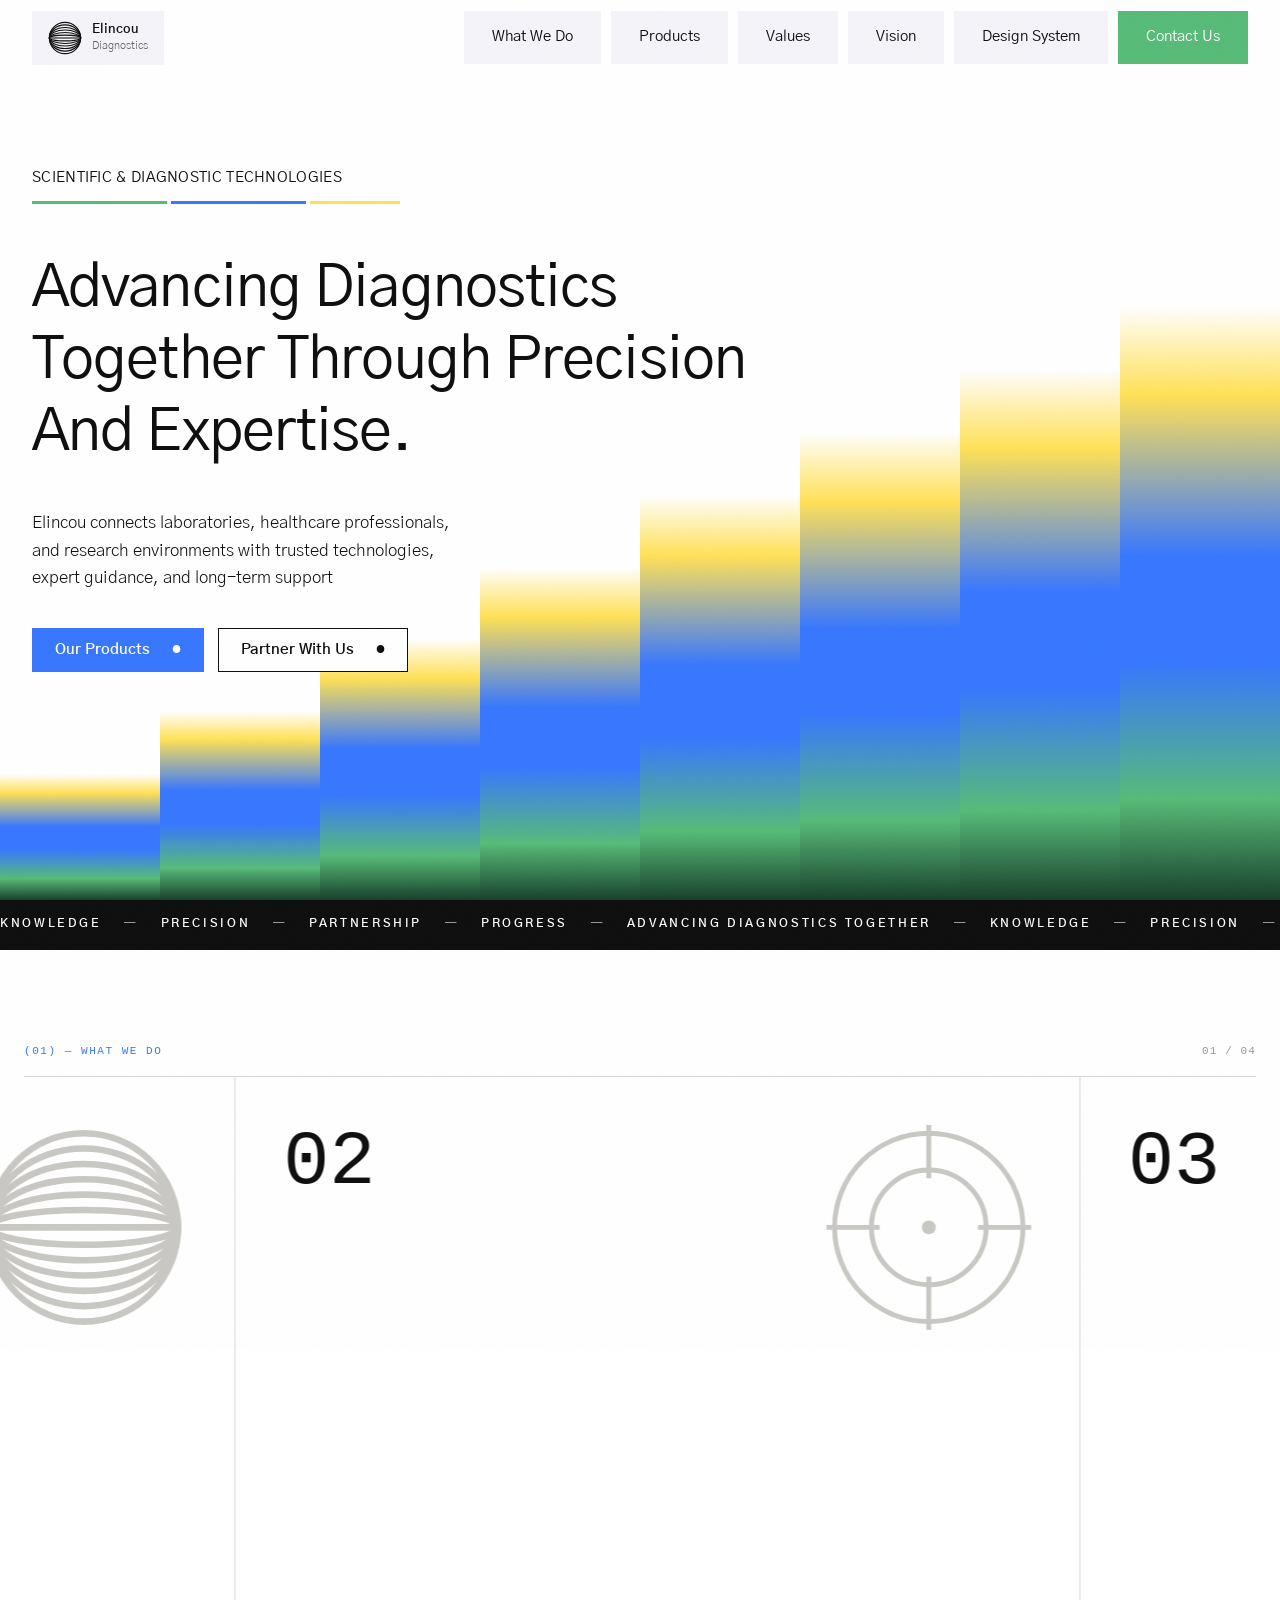
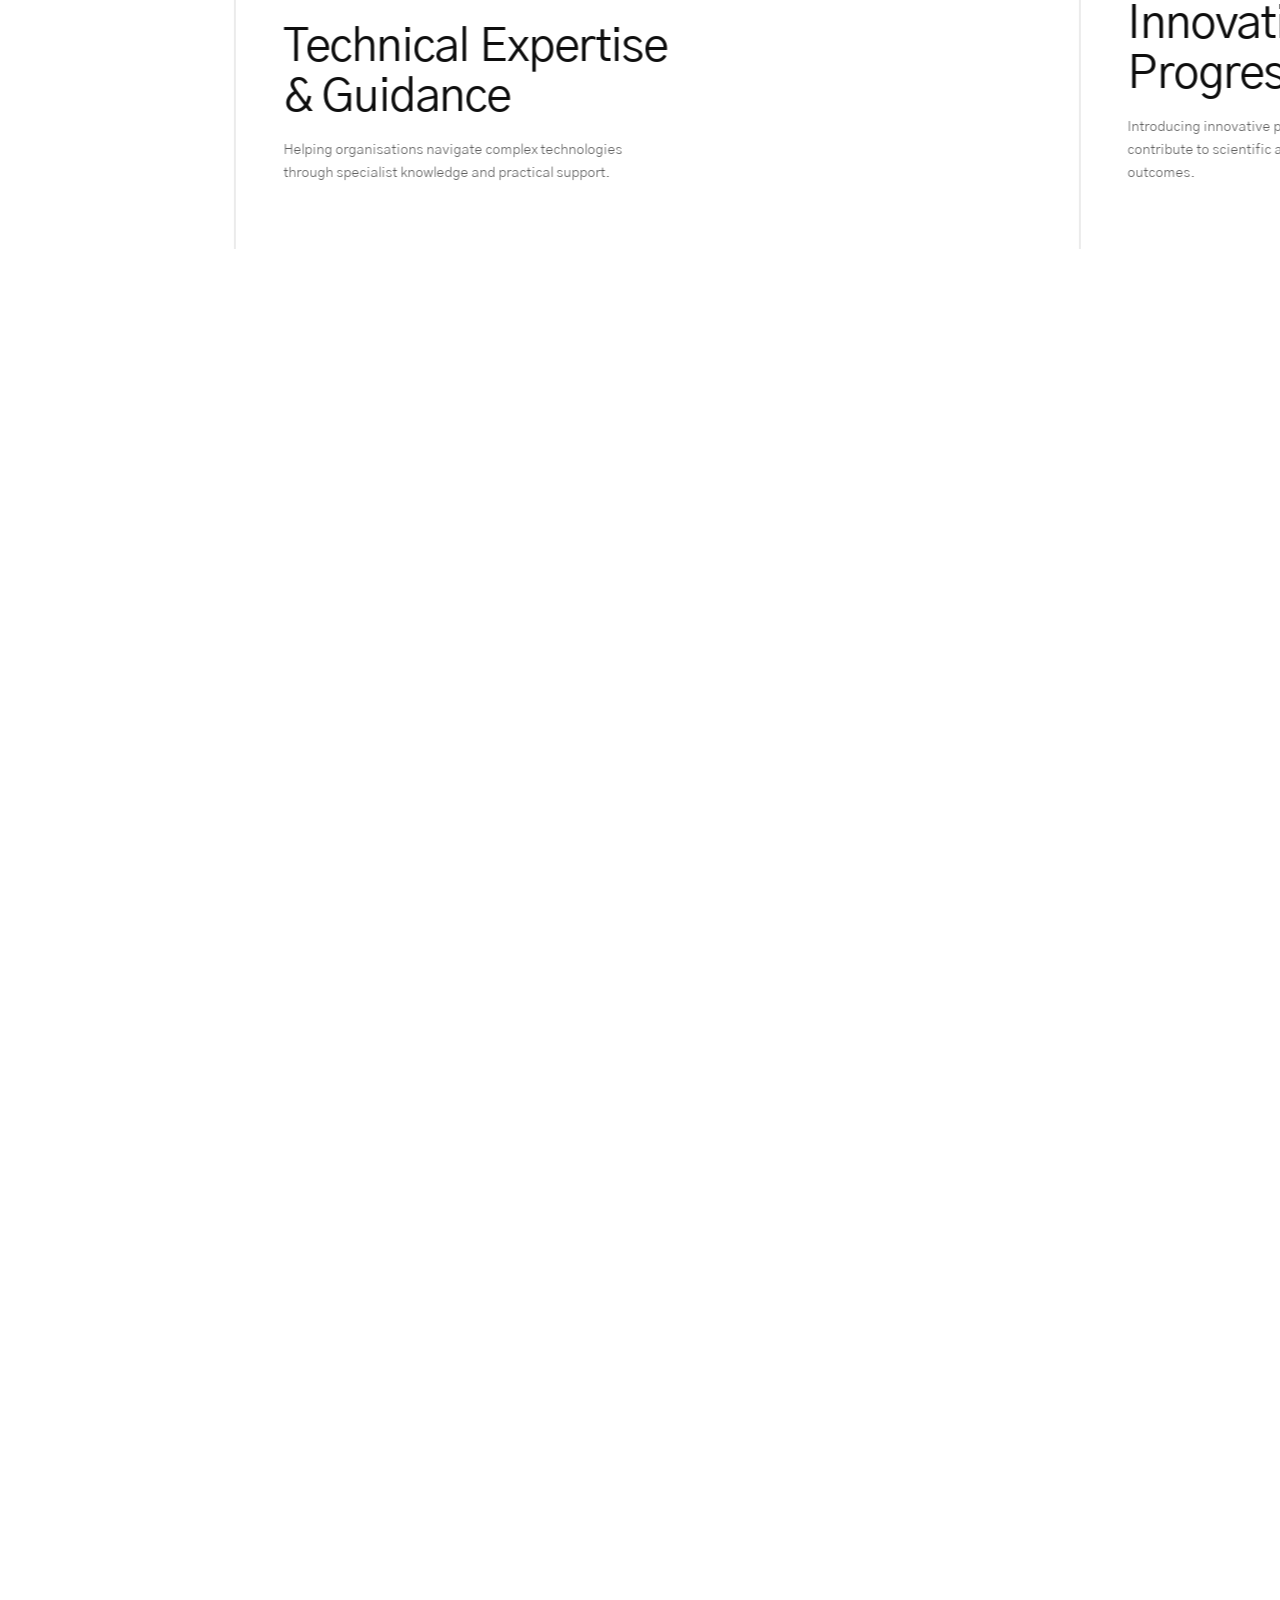
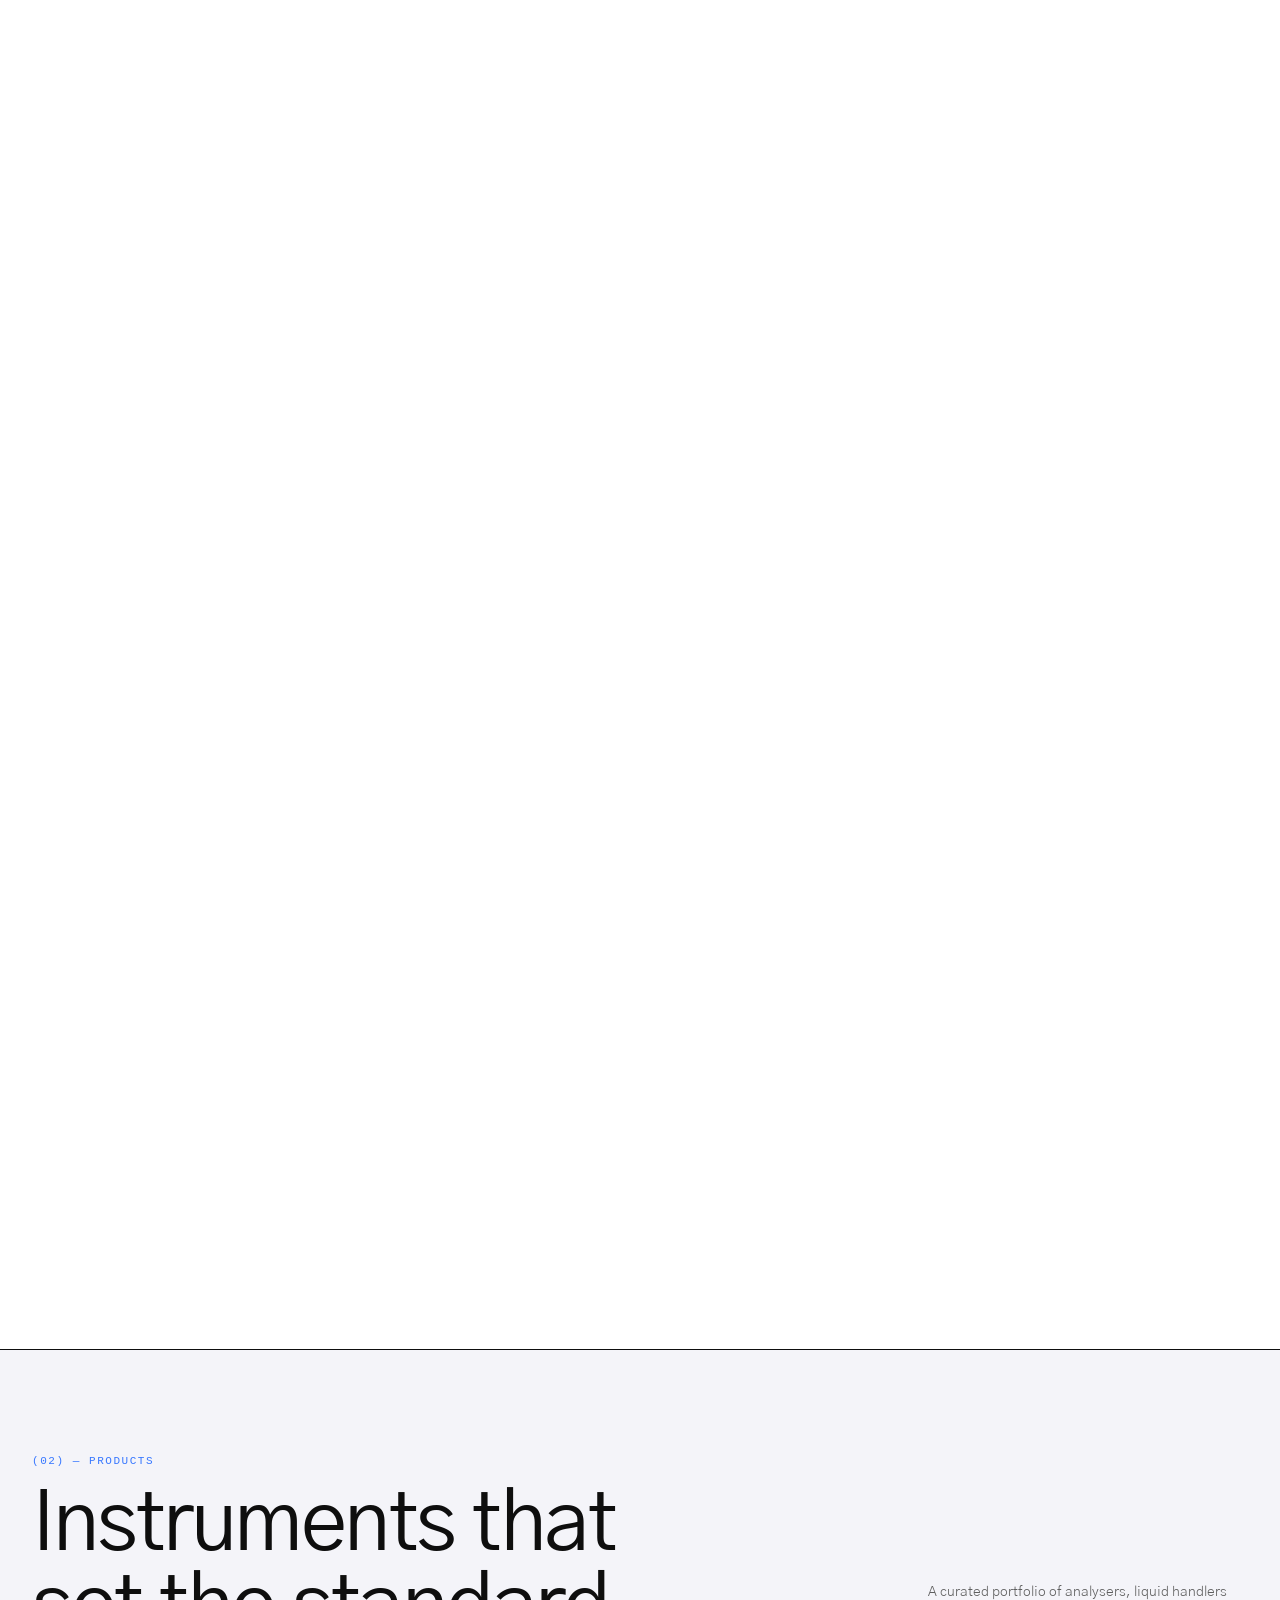
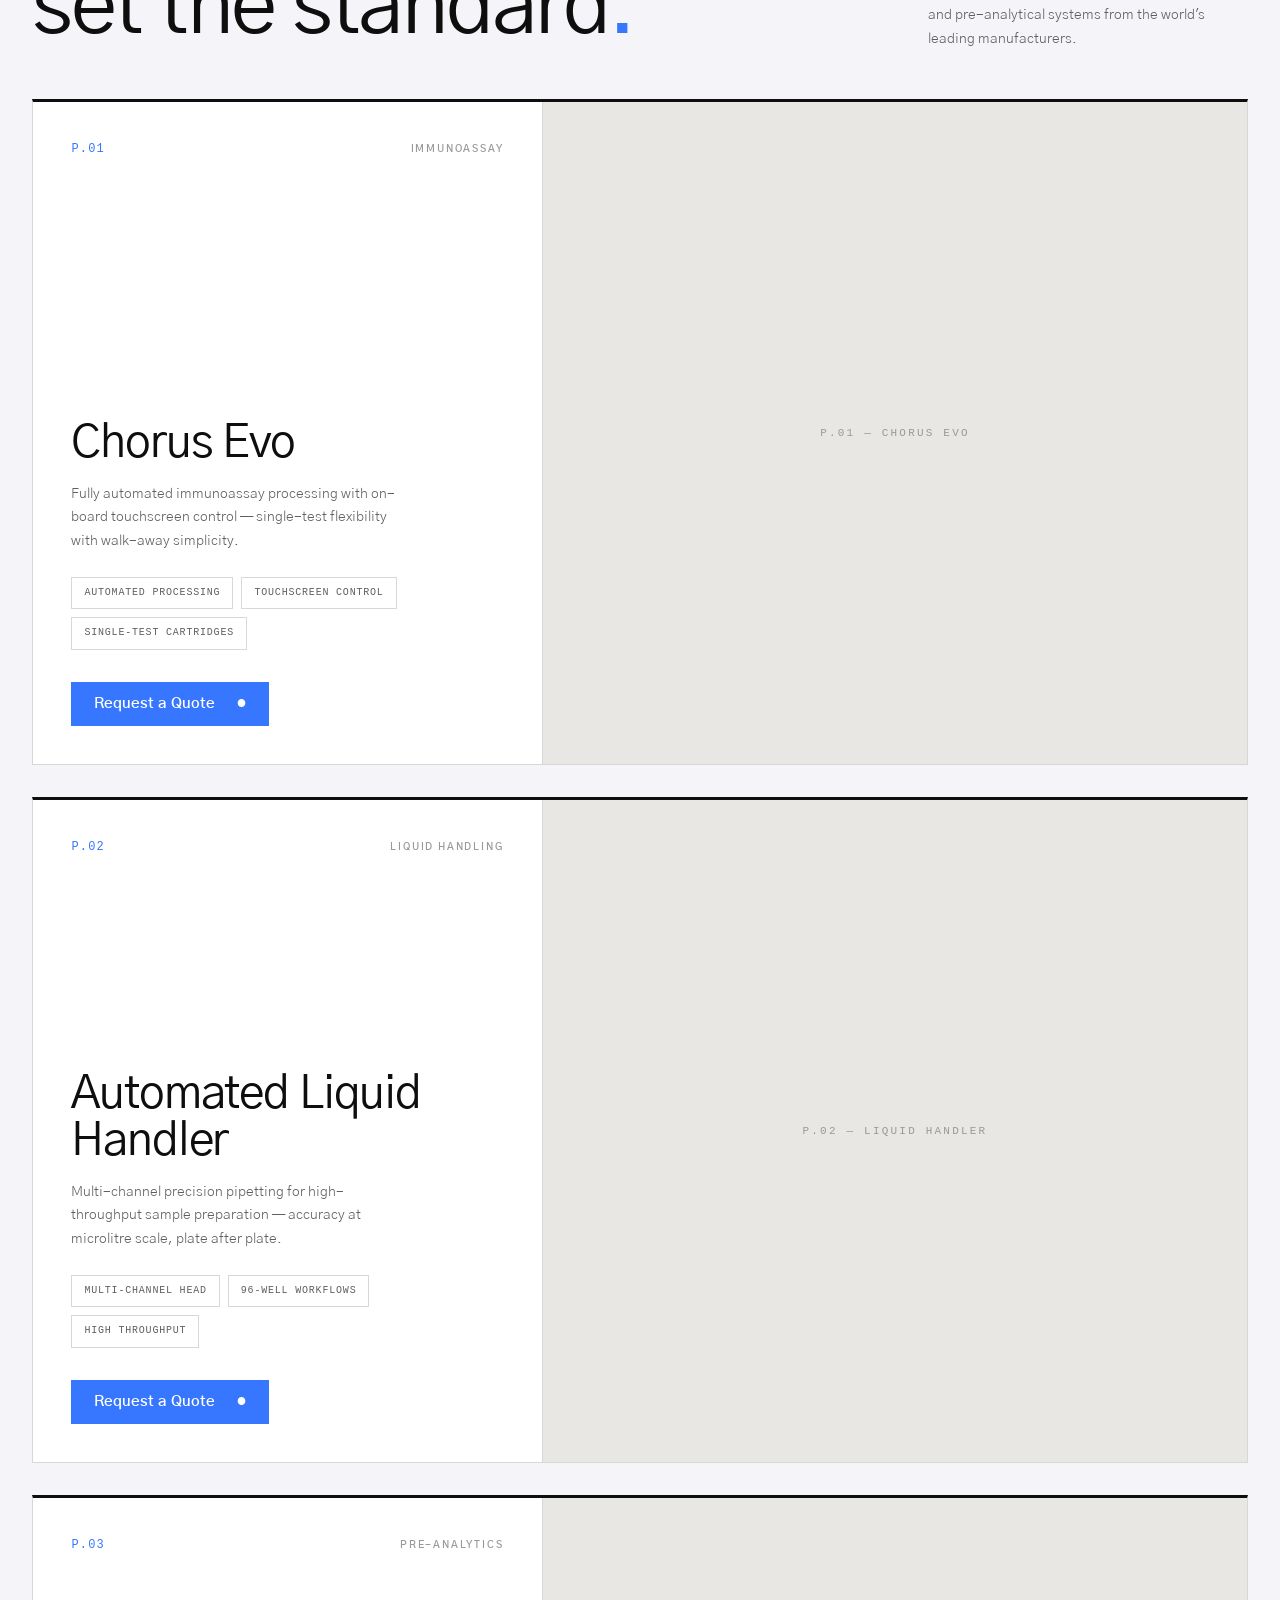
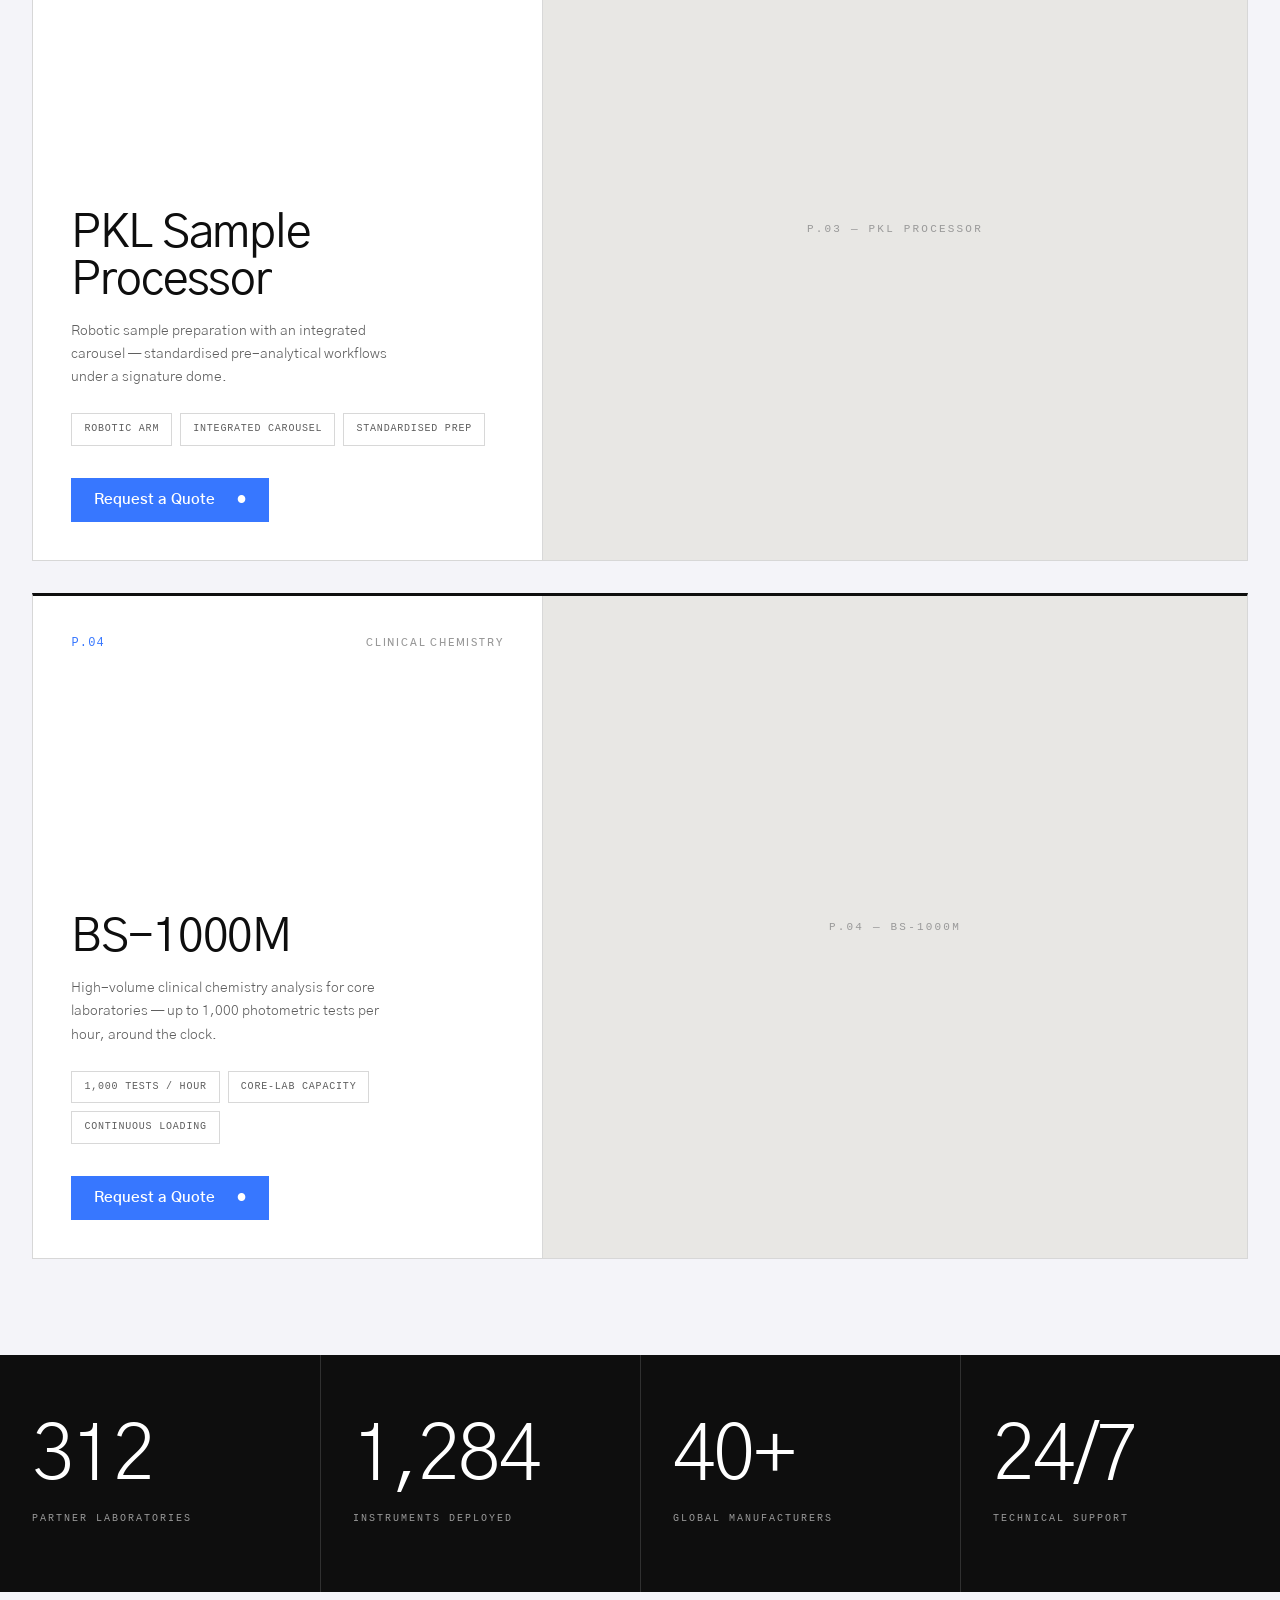
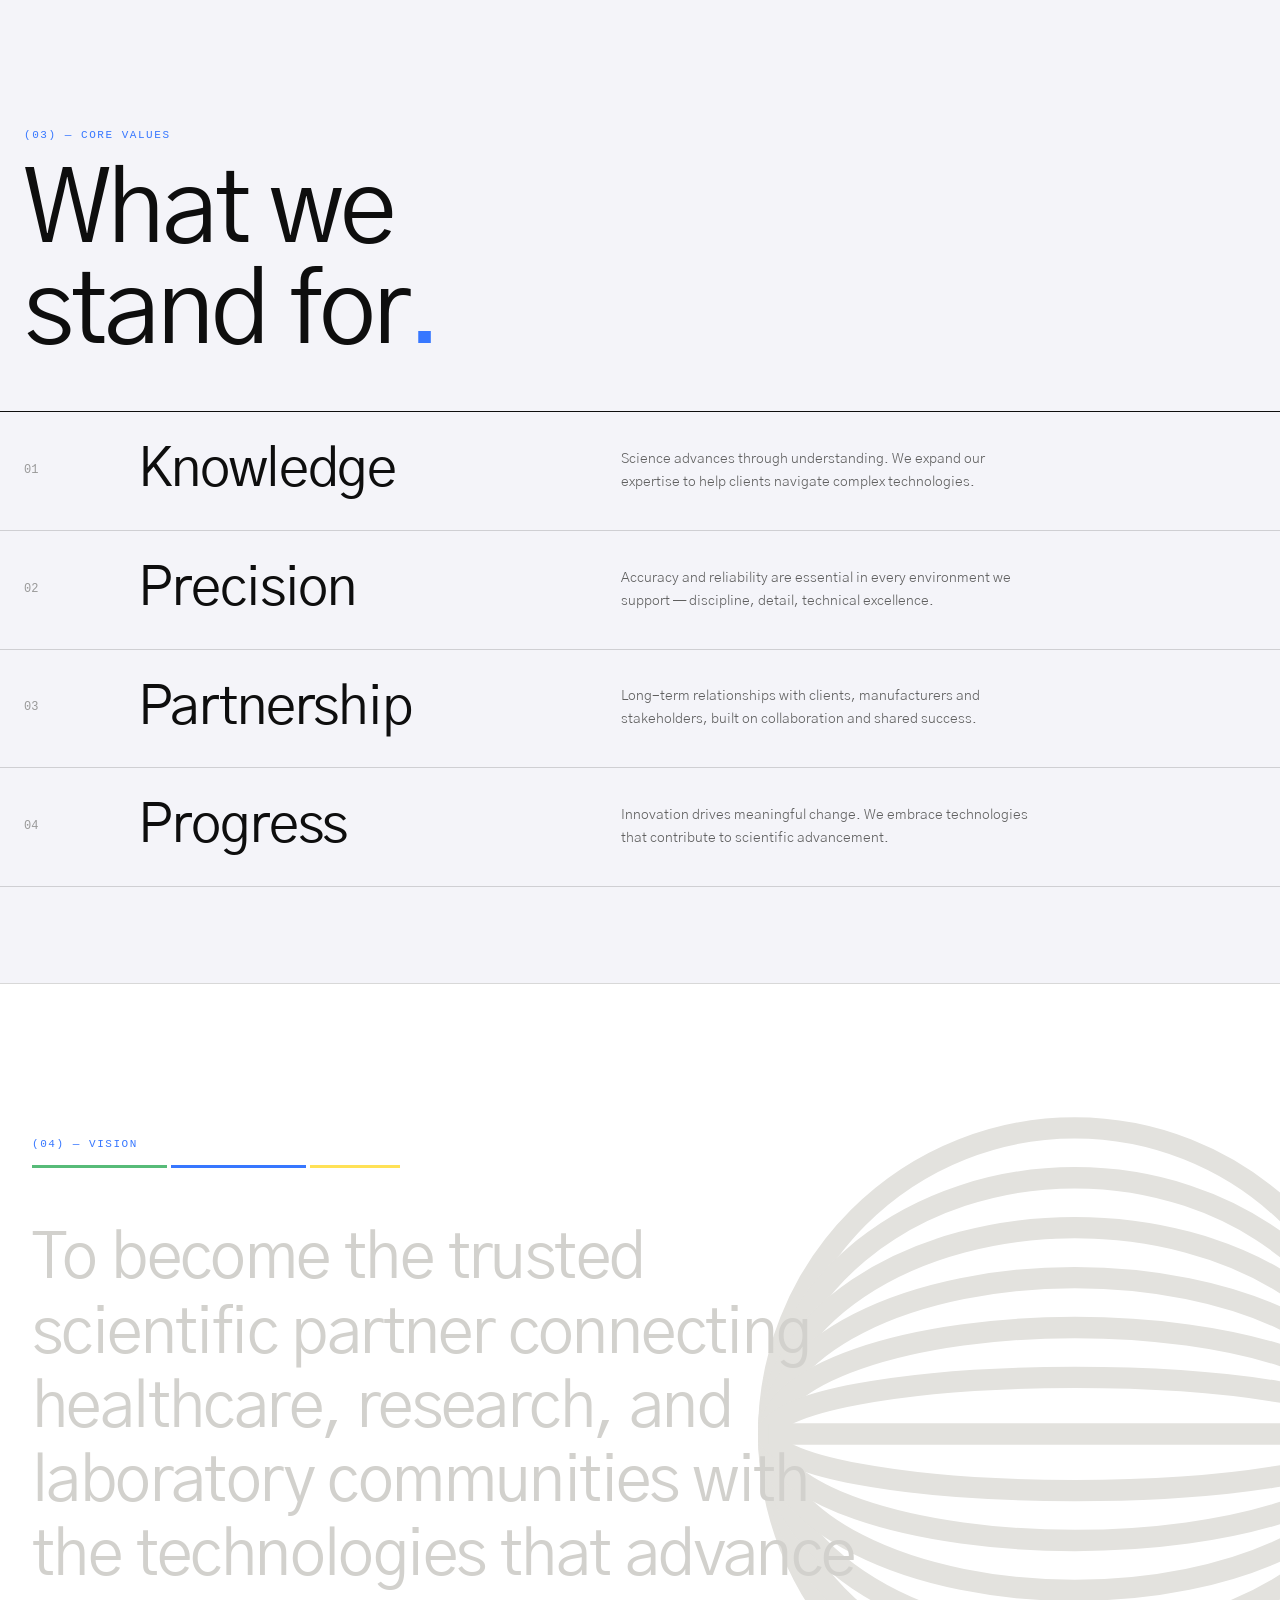
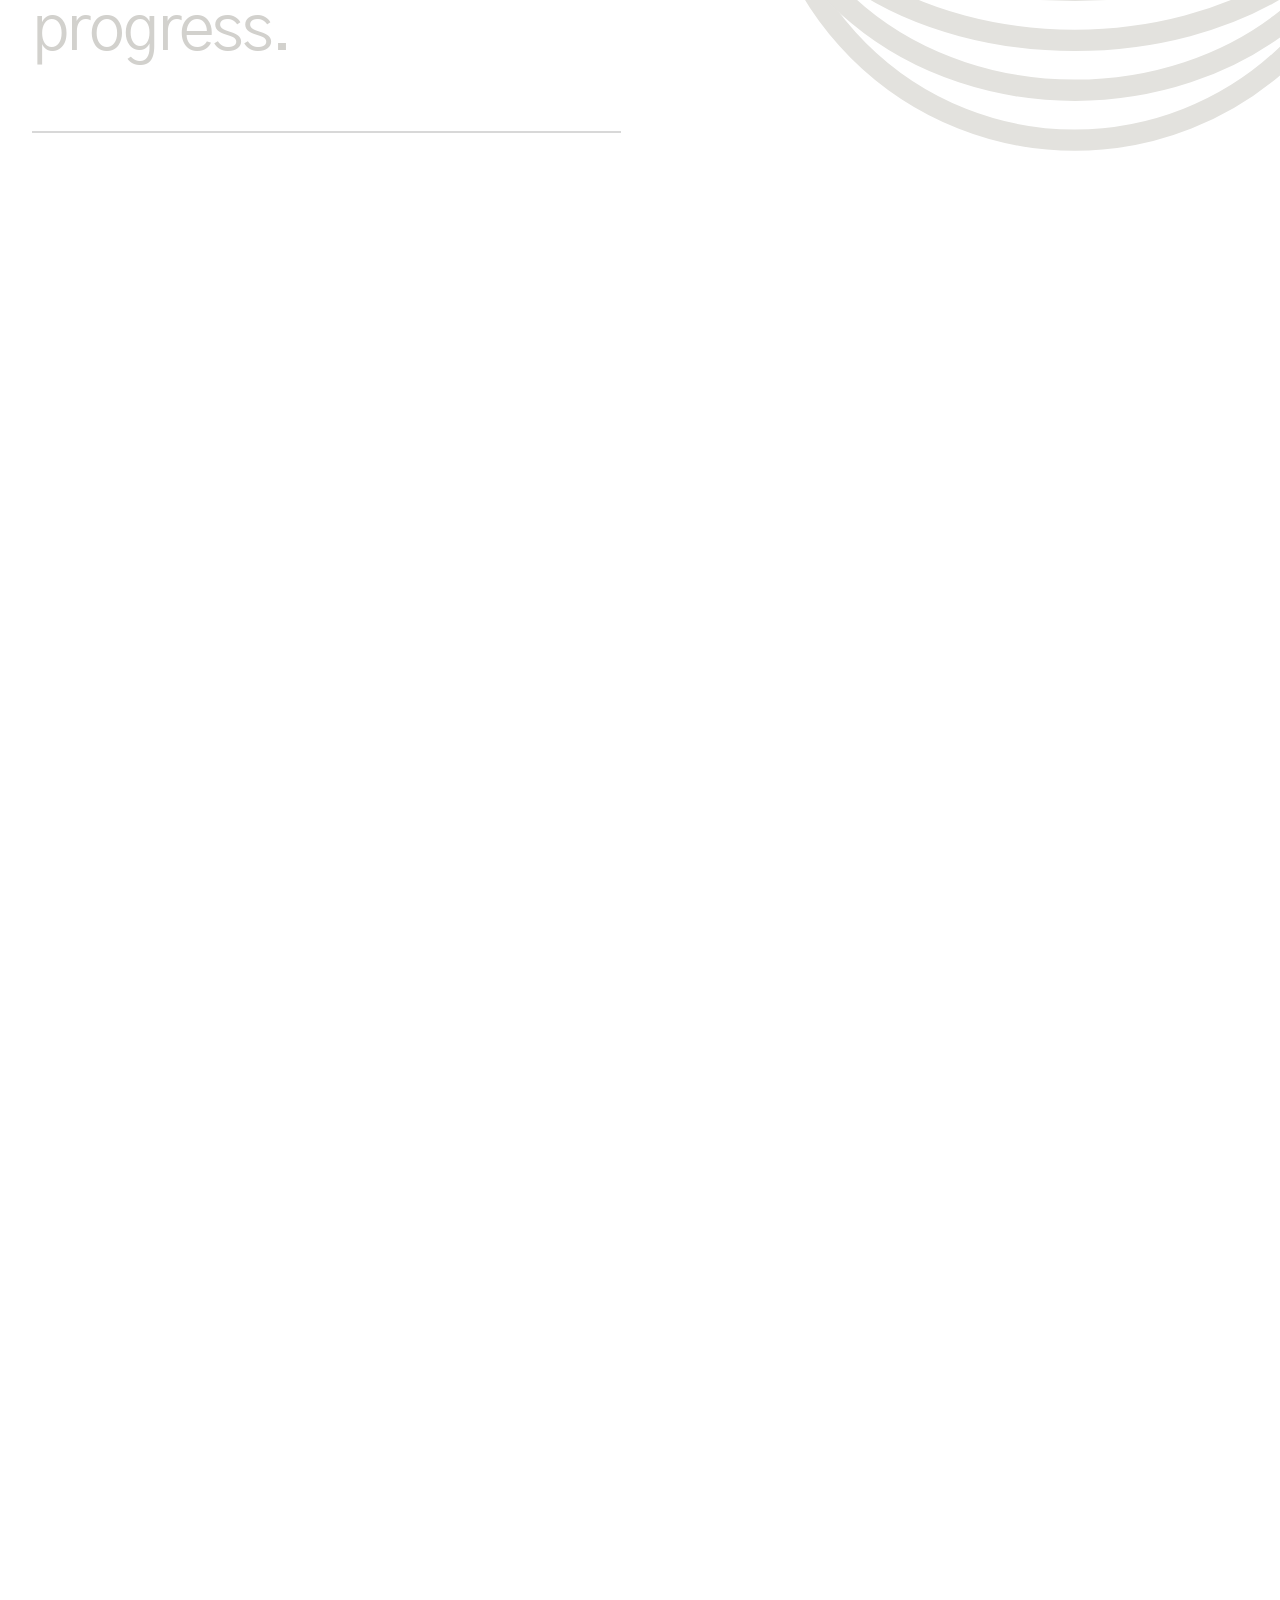
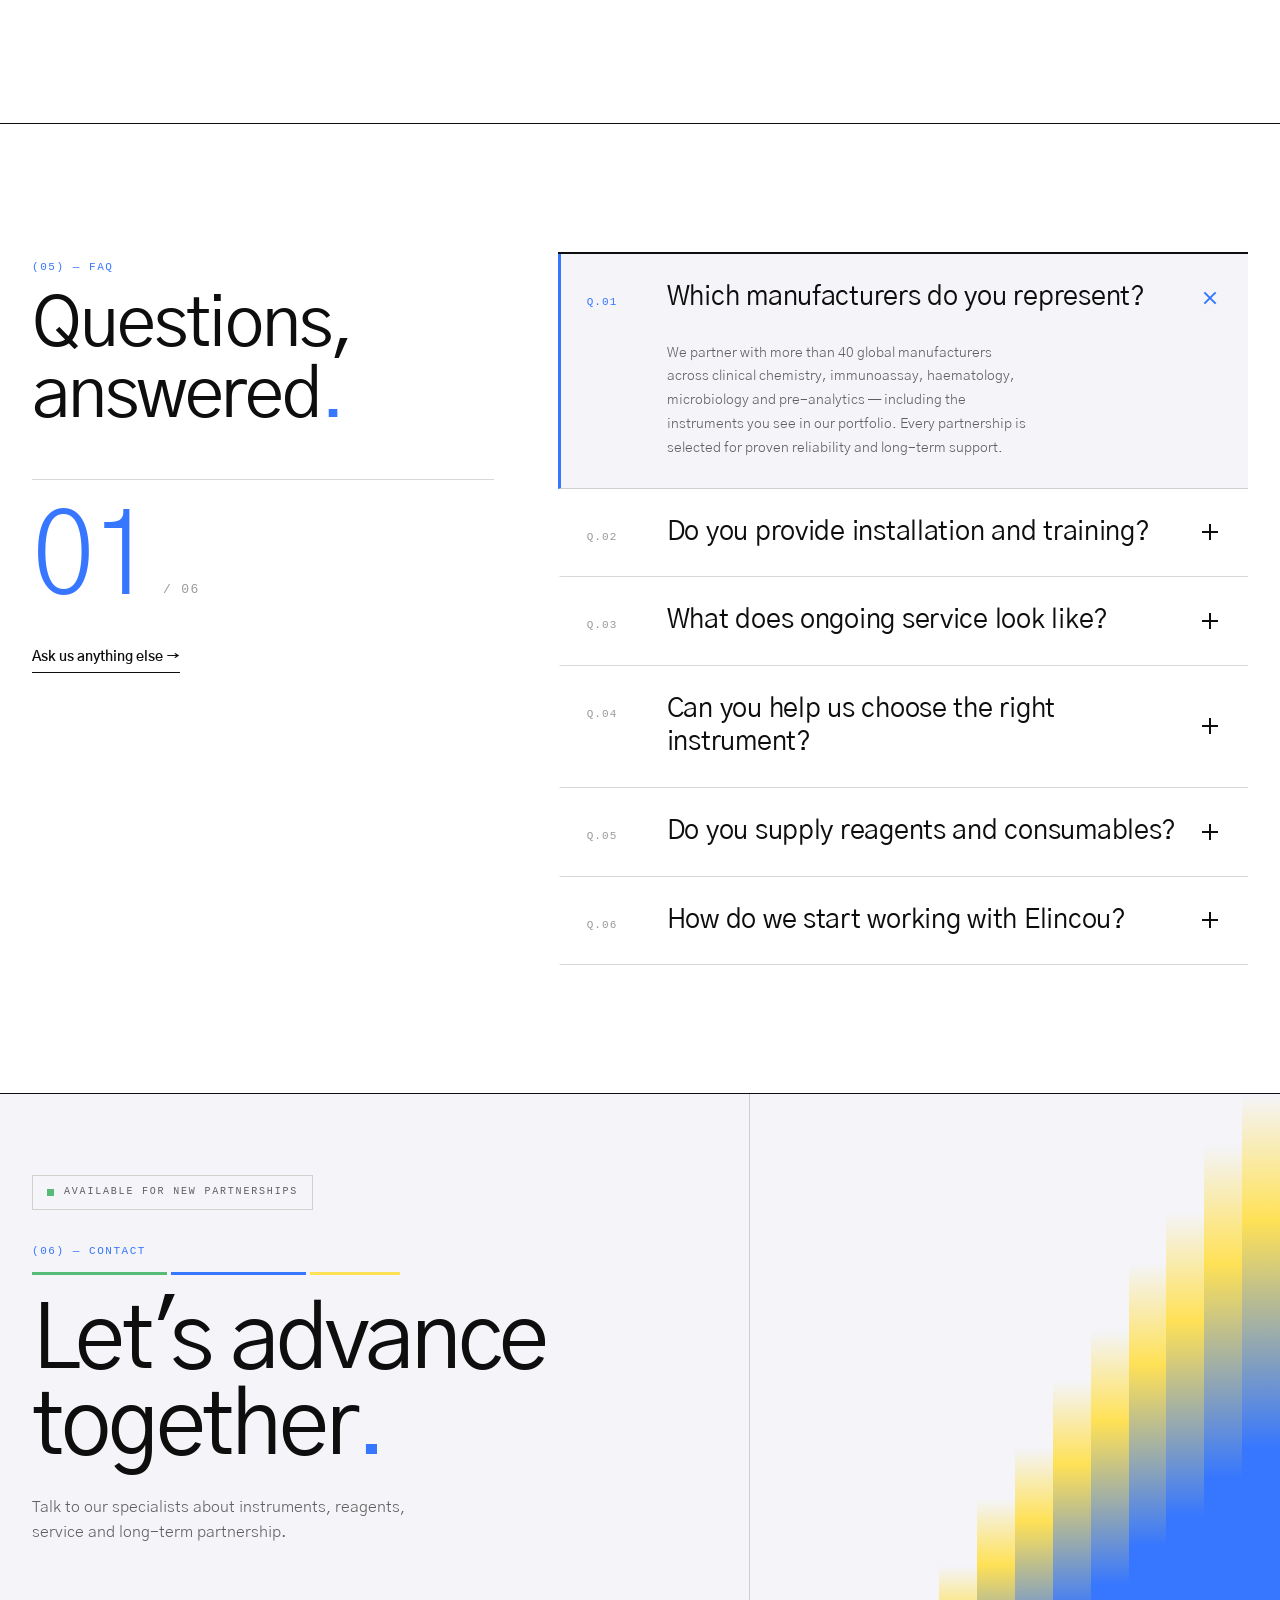
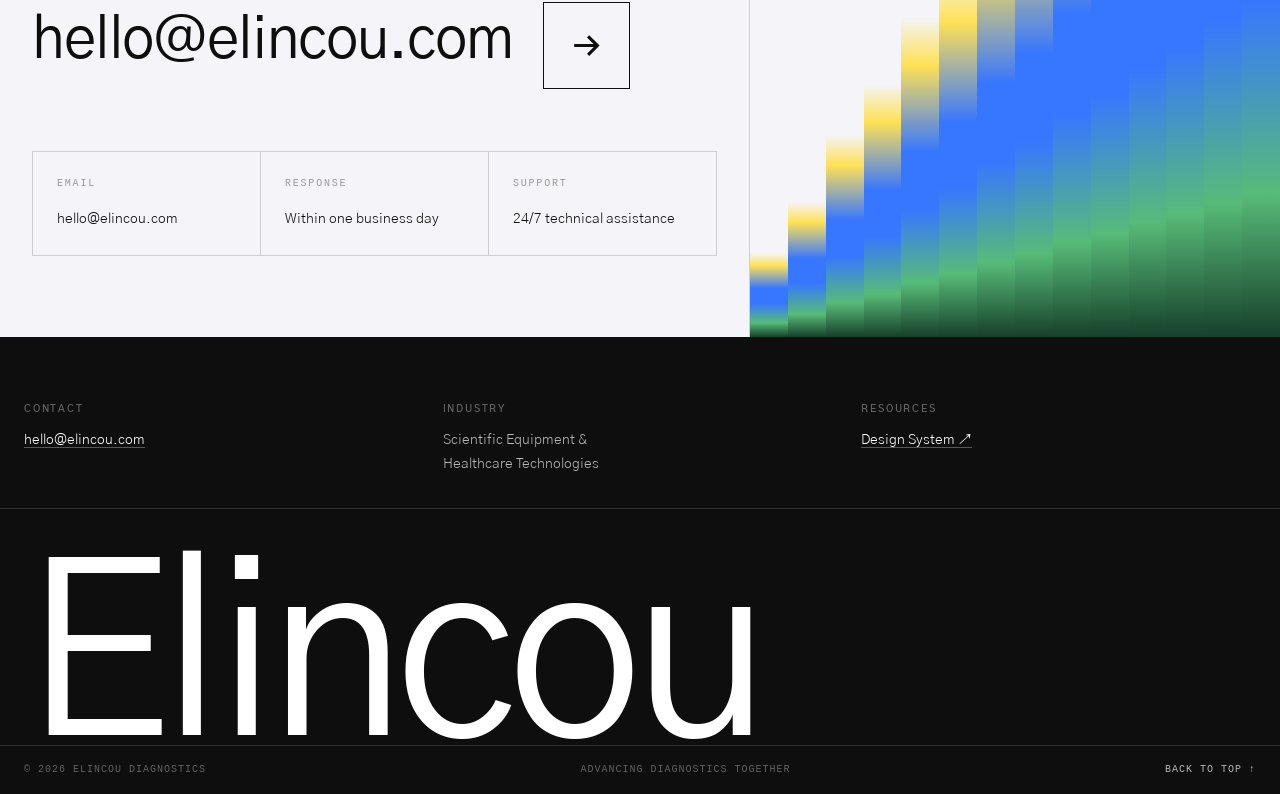
==== commit 8d7aa997: "Animate Contact spectrum bars rising on scroll Bars in the Contact spectrum panel start collapsed an" ====
--- a/index.html
+++ b/index.html
@@ -9,9 +9,9 @@
 <link rel="preconnect" href="https://fonts.googleapis.com">
 <link rel="preconnect" href="https://fonts.gstatic.com" crossorigin>
 <link href="https://fonts.googleapis.com/css2?family=Gothic+A1:wght@300;400;600&display=swap" rel="stylesheet">
-<link rel="stylesheet" href="css/tokens.css?v=14">
-<link rel="stylesheet" href="css/styles.css?v=14">
-<link rel="stylesheet" href="css/home.css?v=14">
+<link rel="stylesheet" href="css/tokens.css?v=15">
+<link rel="stylesheet" href="css/styles.css?v=15">
+<link rel="stylesheet" href="css/home.css?v=15">
 </head>
 <body class="home">
 
@@ -536,6 +536,6 @@
   </div>
 </footer>
 
-<script src="js/home.js?v=14"></script>
+<script src="js/home.js?v=15"></script>
 </body>
 </html>
--- a/css/home.css
+++ b/css/home.css
@@ -751,6 +751,12 @@
   gap: 0;
   border-left: 1px solid var(--el-line);
 }
+/* Bars grow up from the floor, staggered, when the section is reached */
+.cta__spectrum i {
+  transform: scaleY(0); transform-origin: bottom;
+  transition: transform 1.1s var(--exp);
+}
+.cta__spectrum.is-lit i { transform: scaleY(1); }
 
 /* ---------- Footer ---------- */
 
@@ -811,6 +817,7 @@
   .hs__track { flex-direction: column; transform: none !important; }
   .hs__panel { width: 100%; }
   .cta__status-dot { animation: none; }
+  .cta__spectrum i { transform: none !important; }
 }
 
 @media (max-width: 960px) {
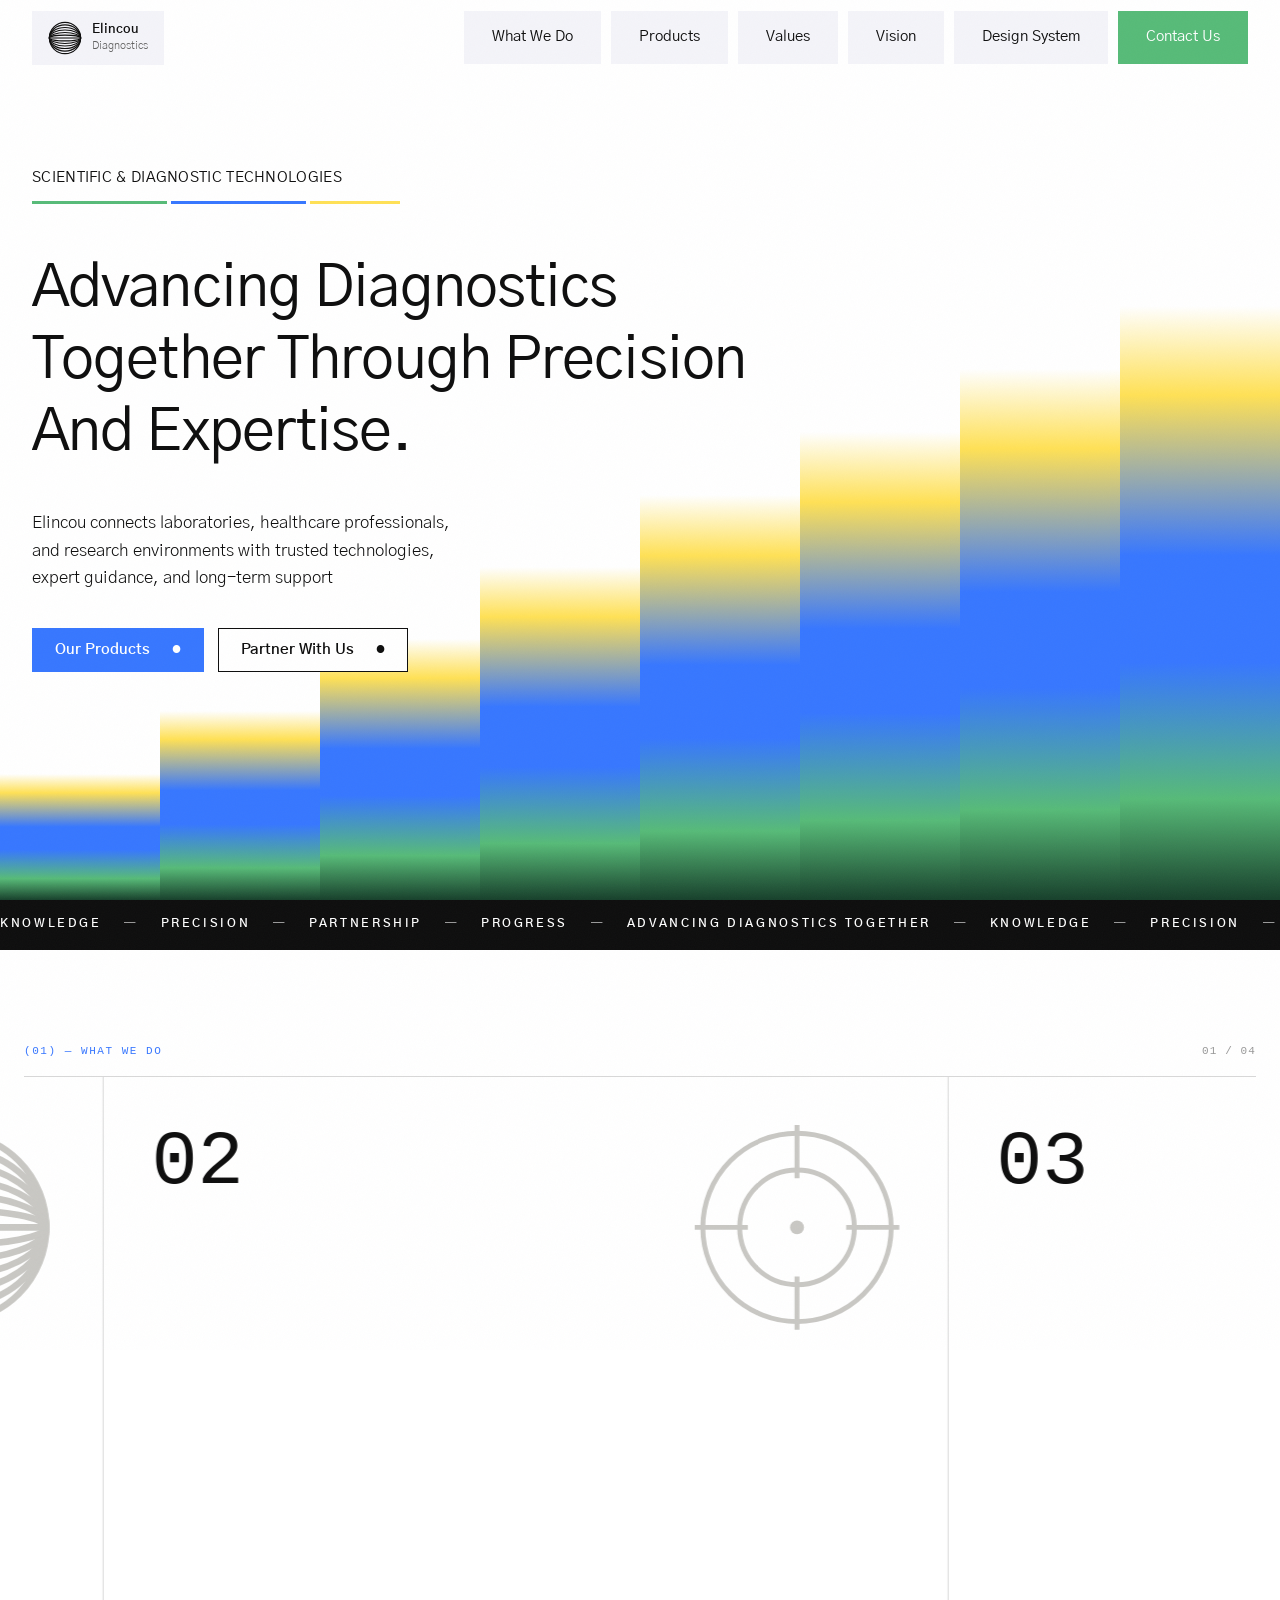
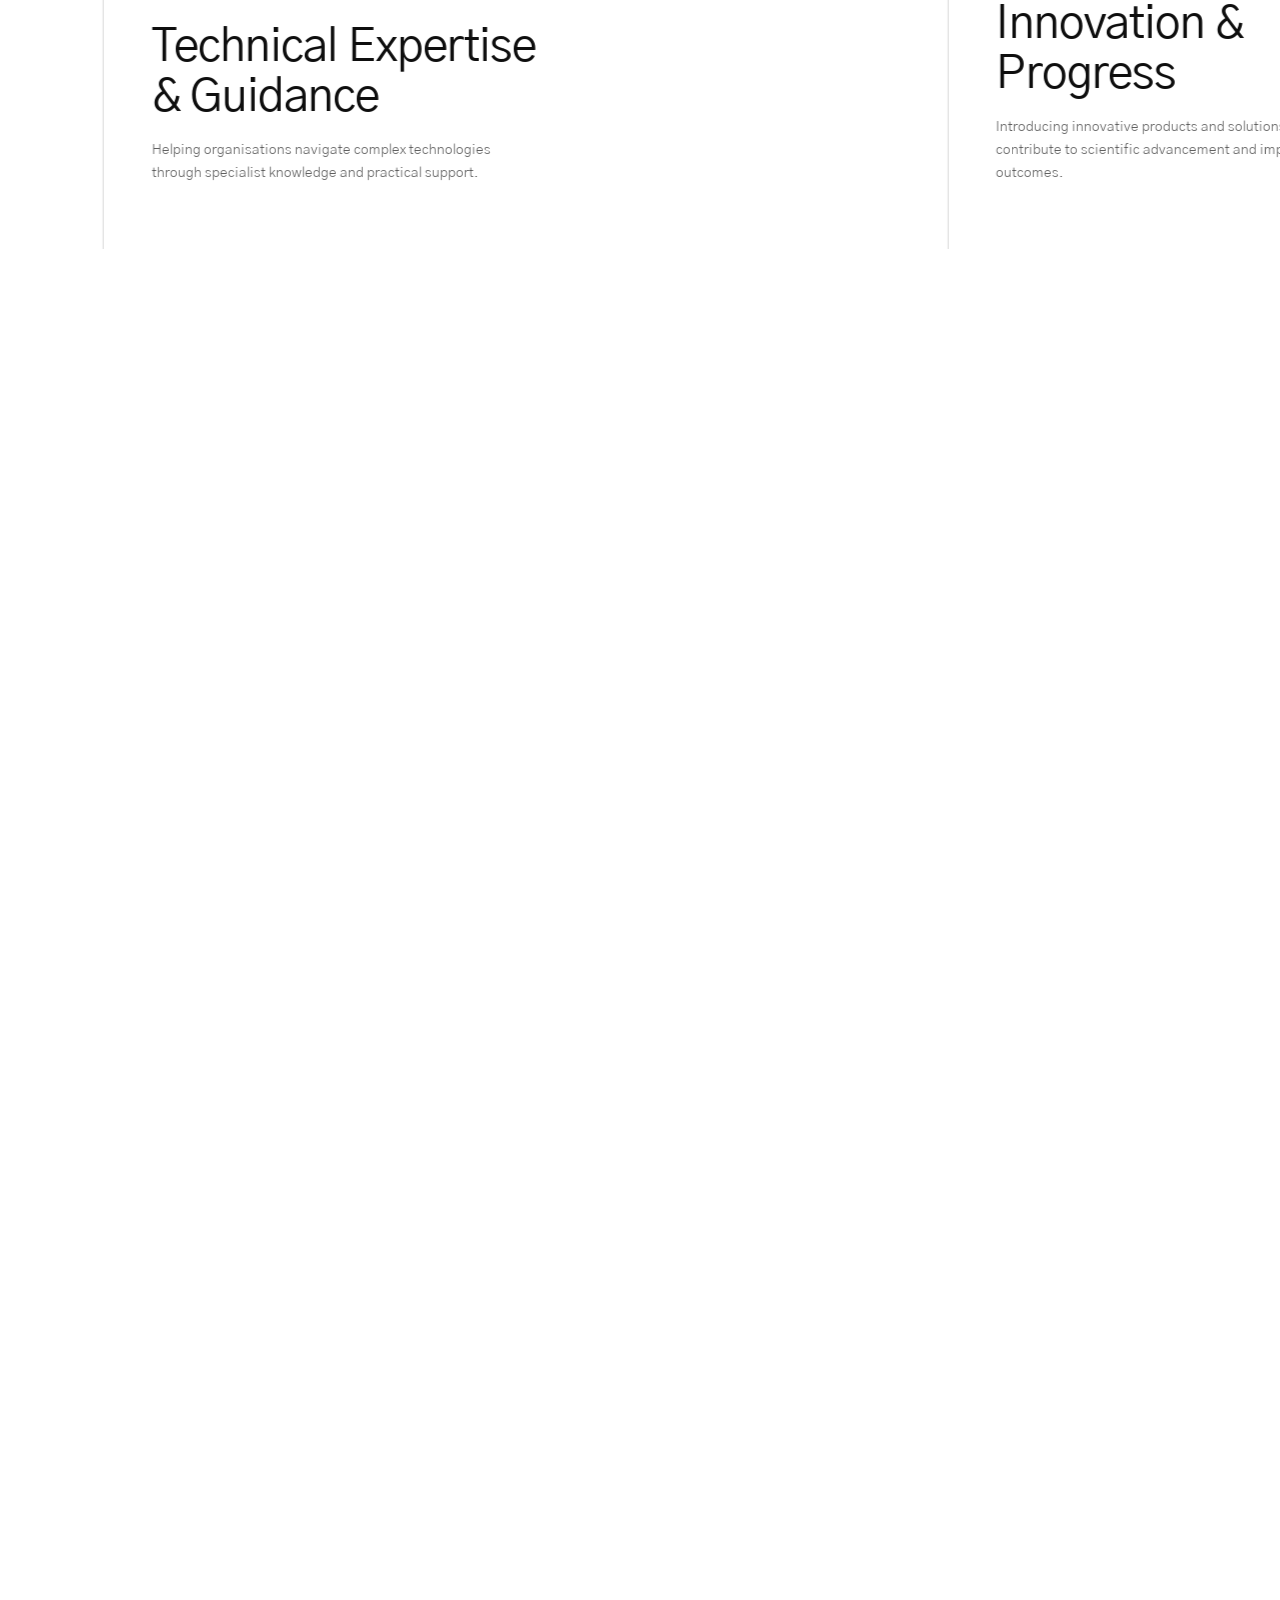
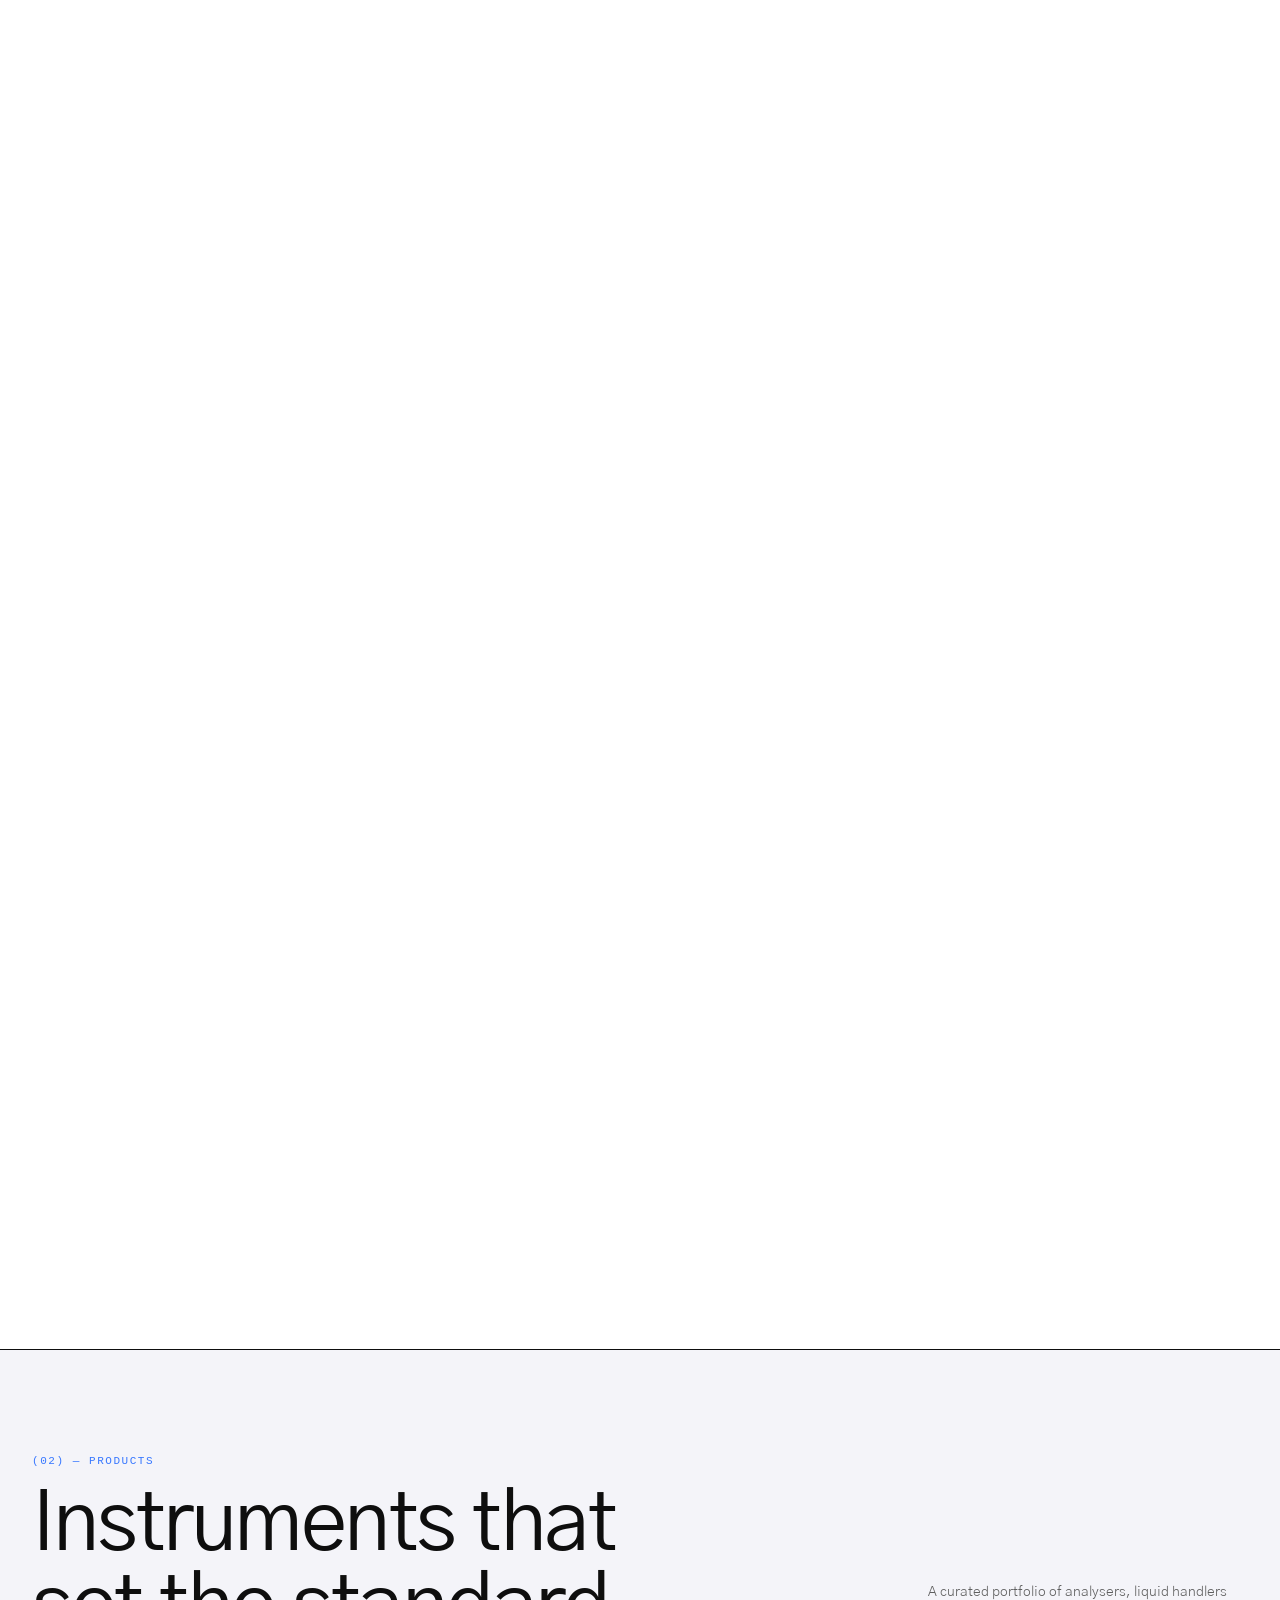
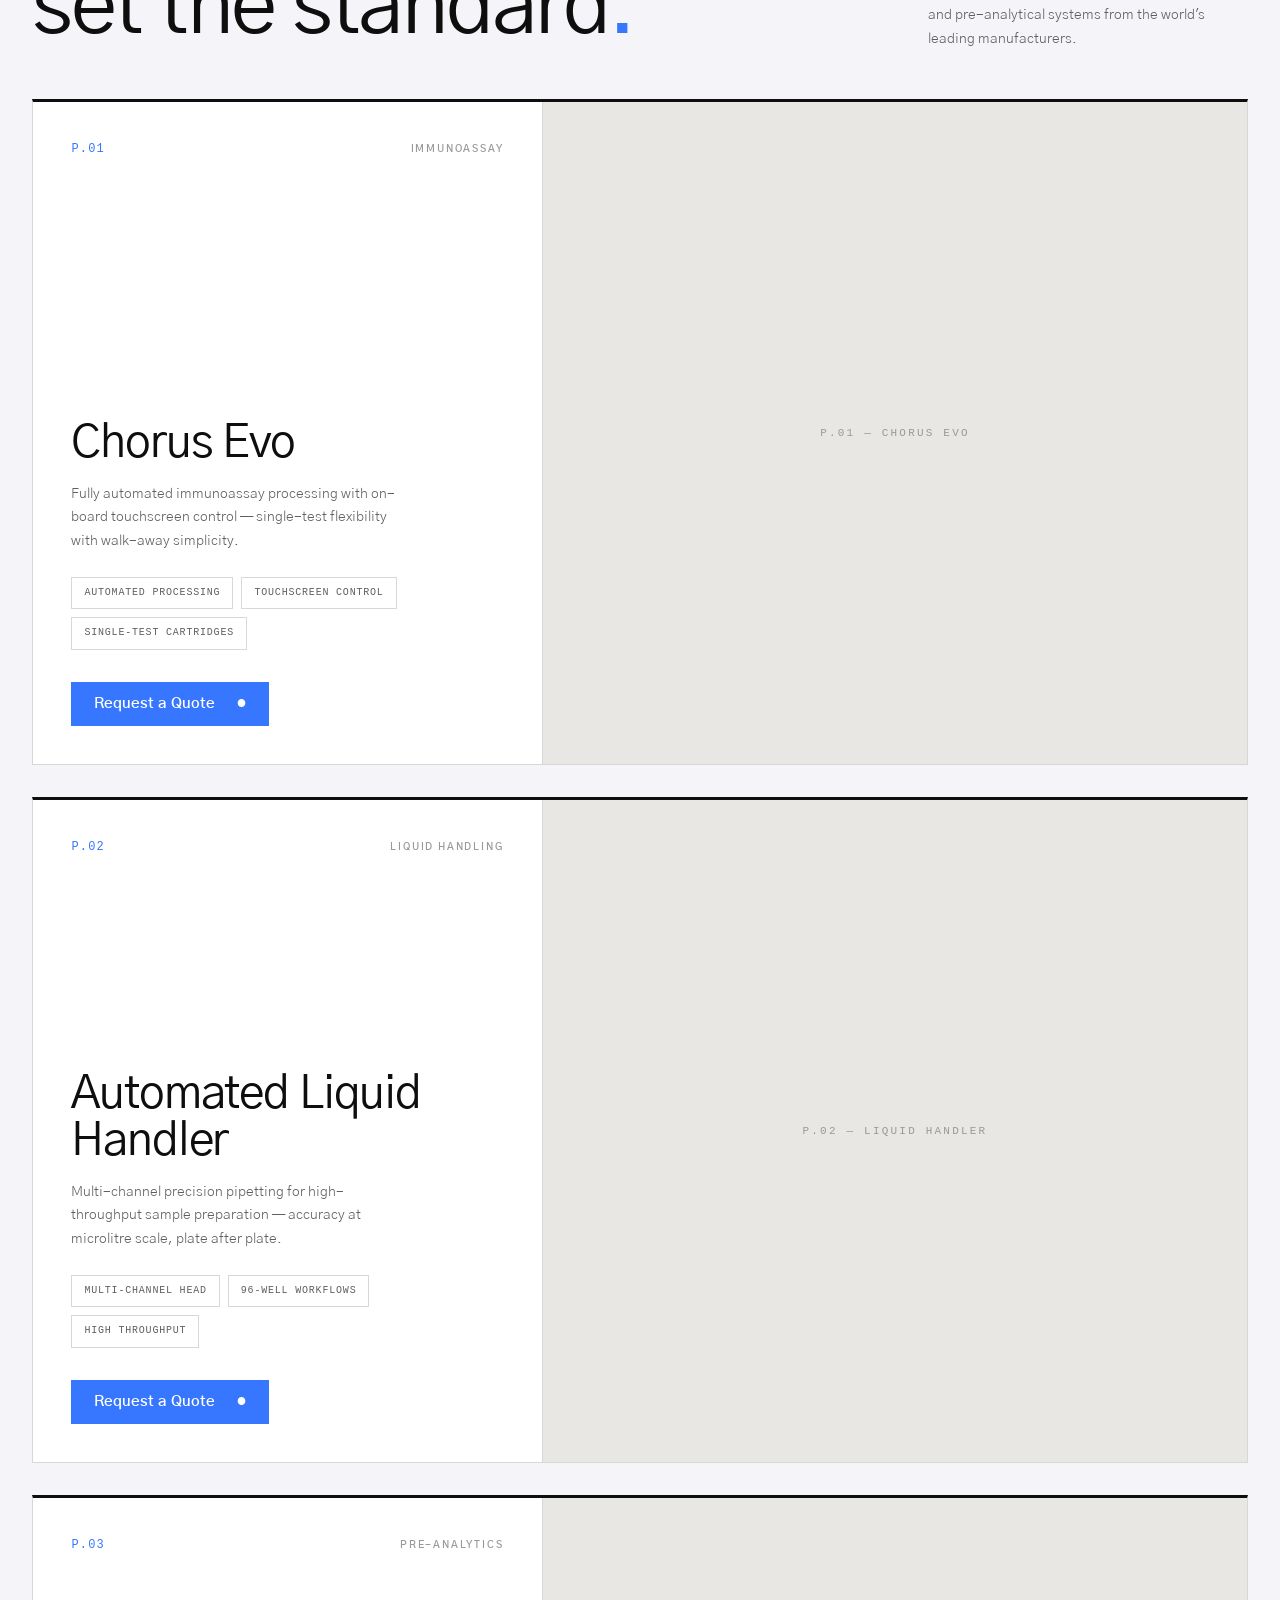
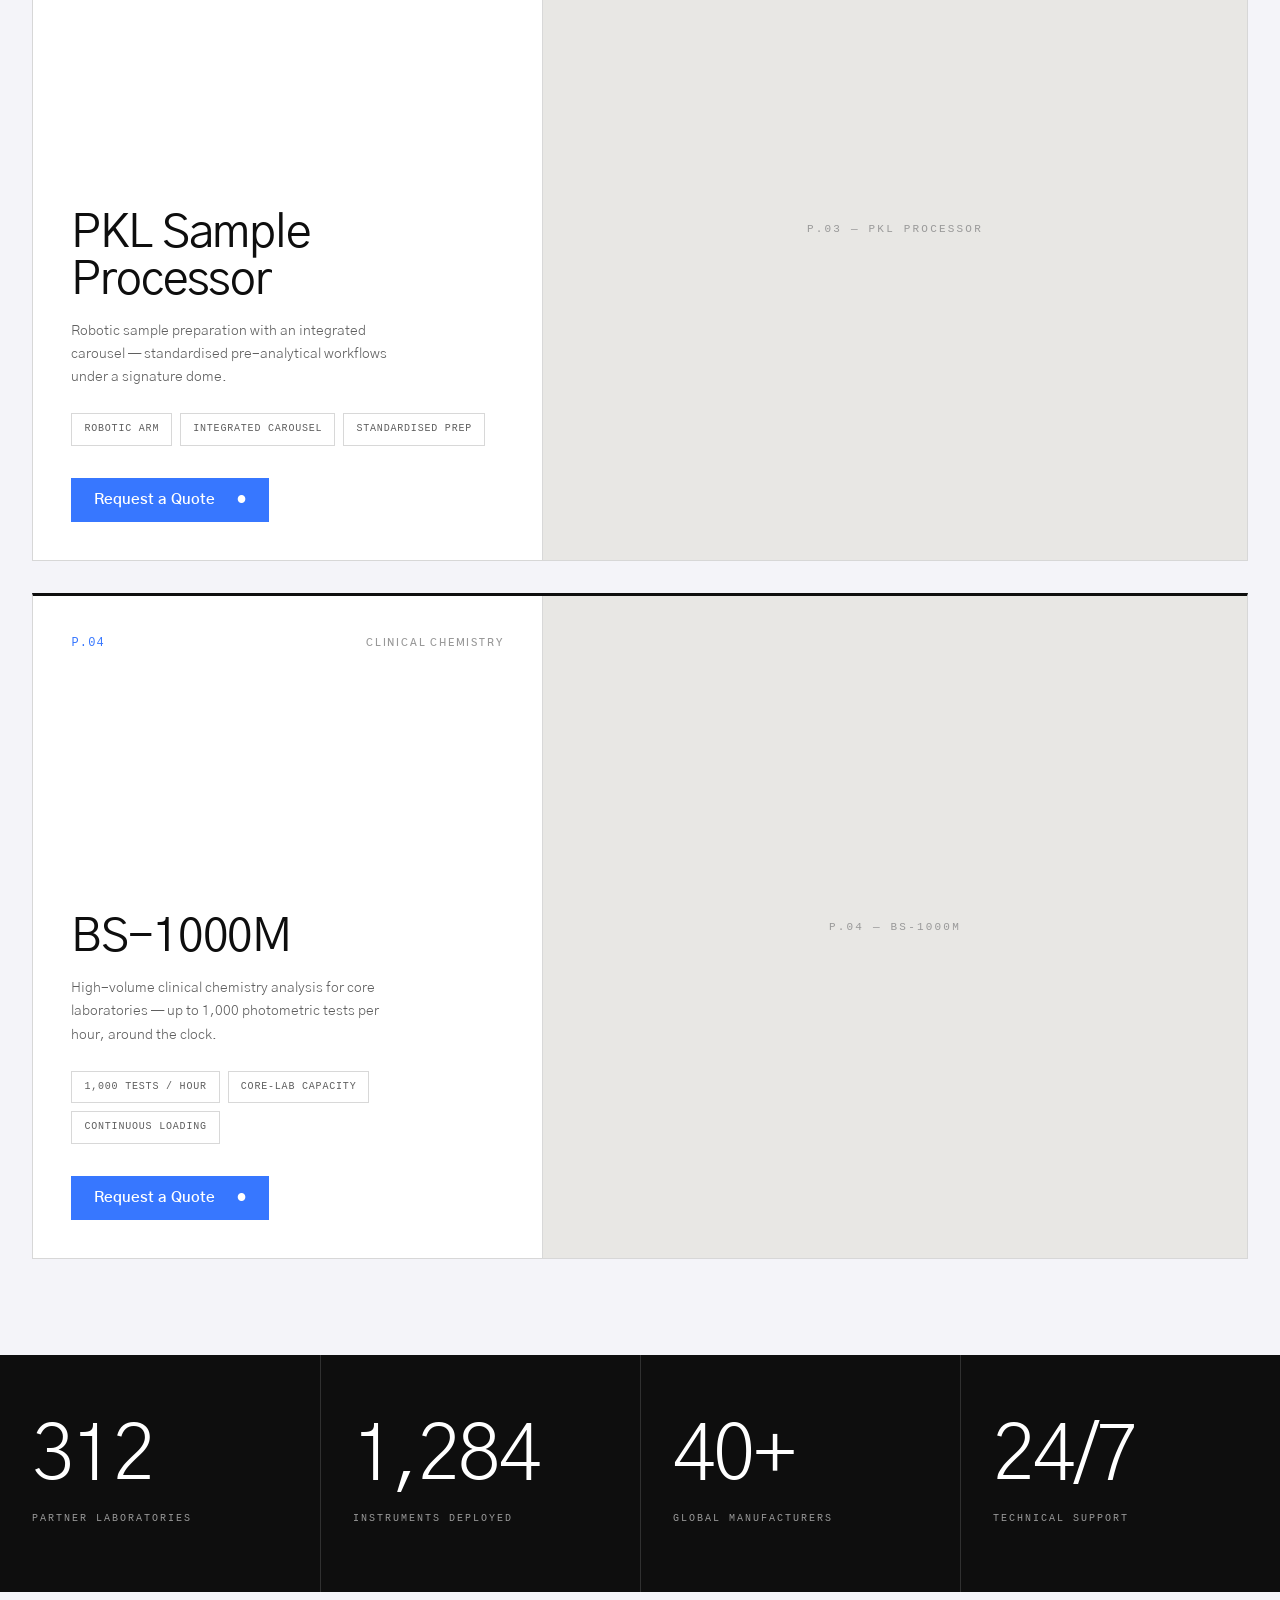
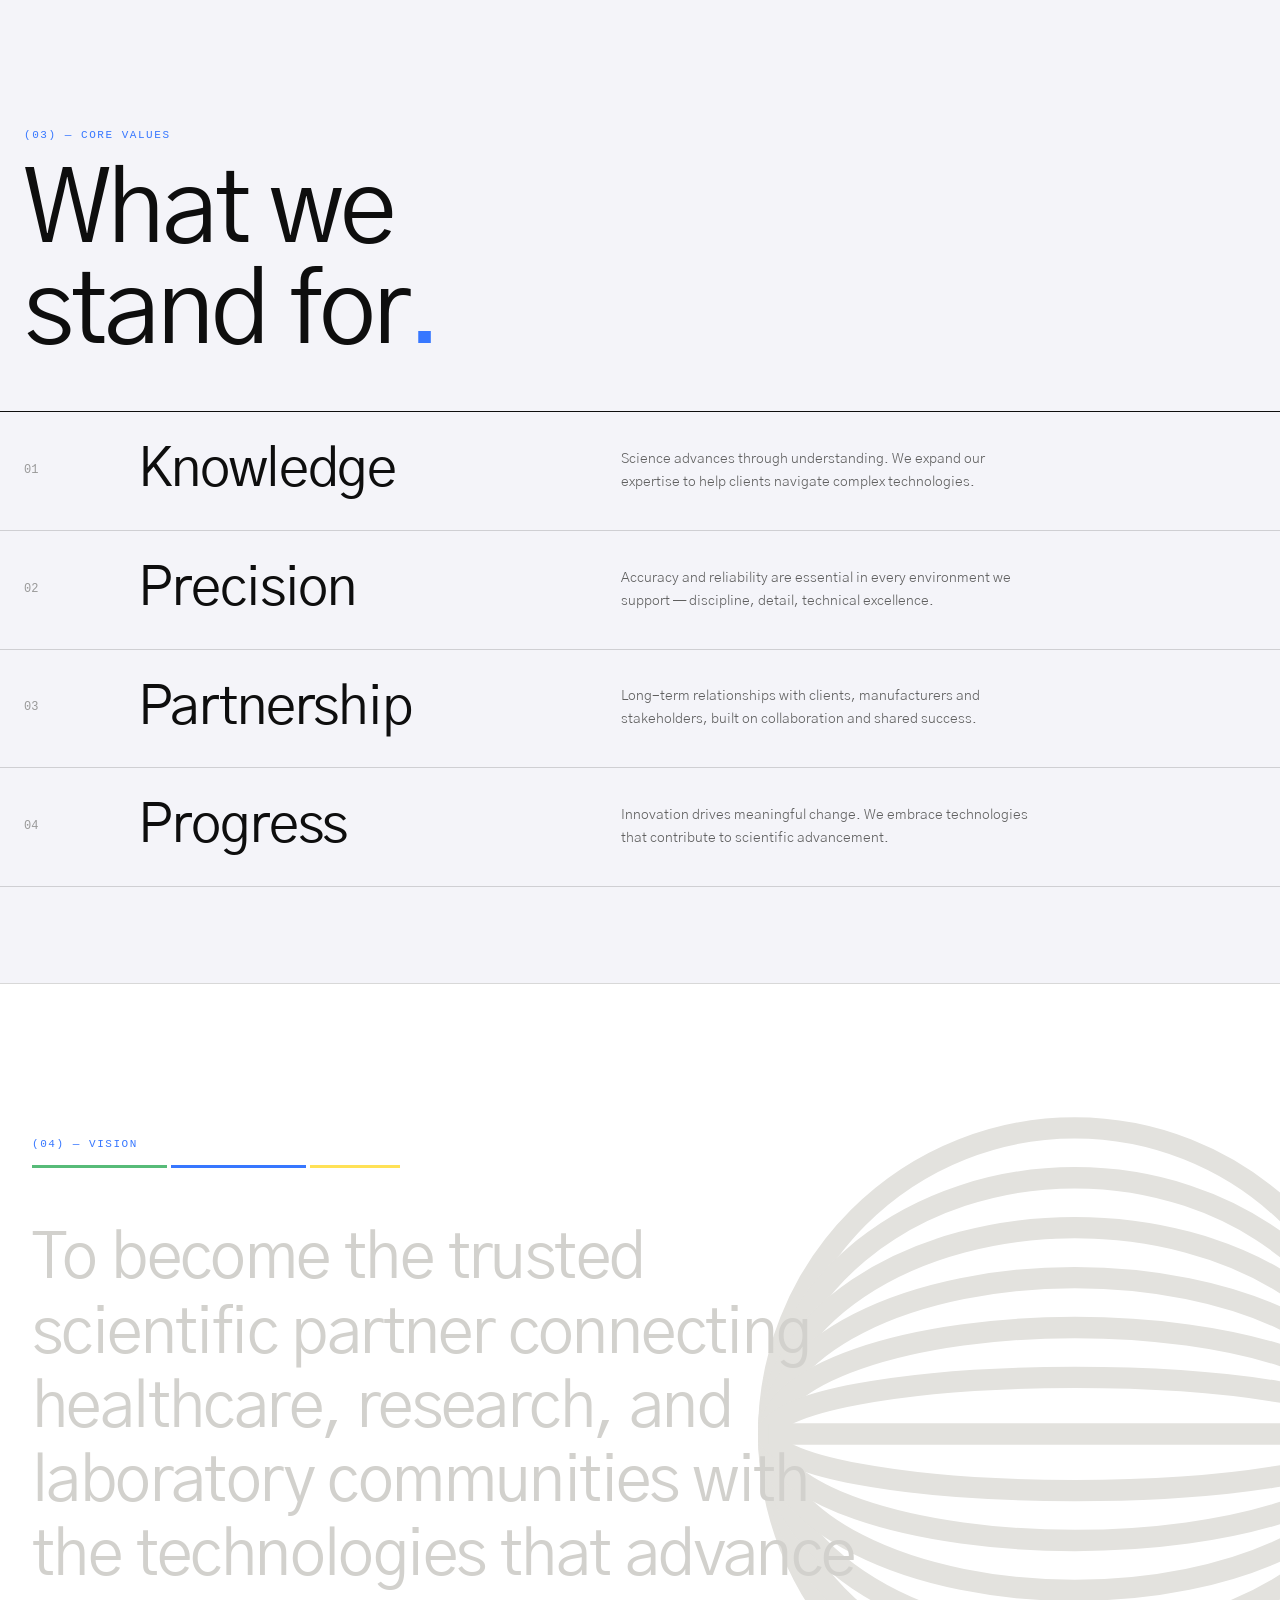
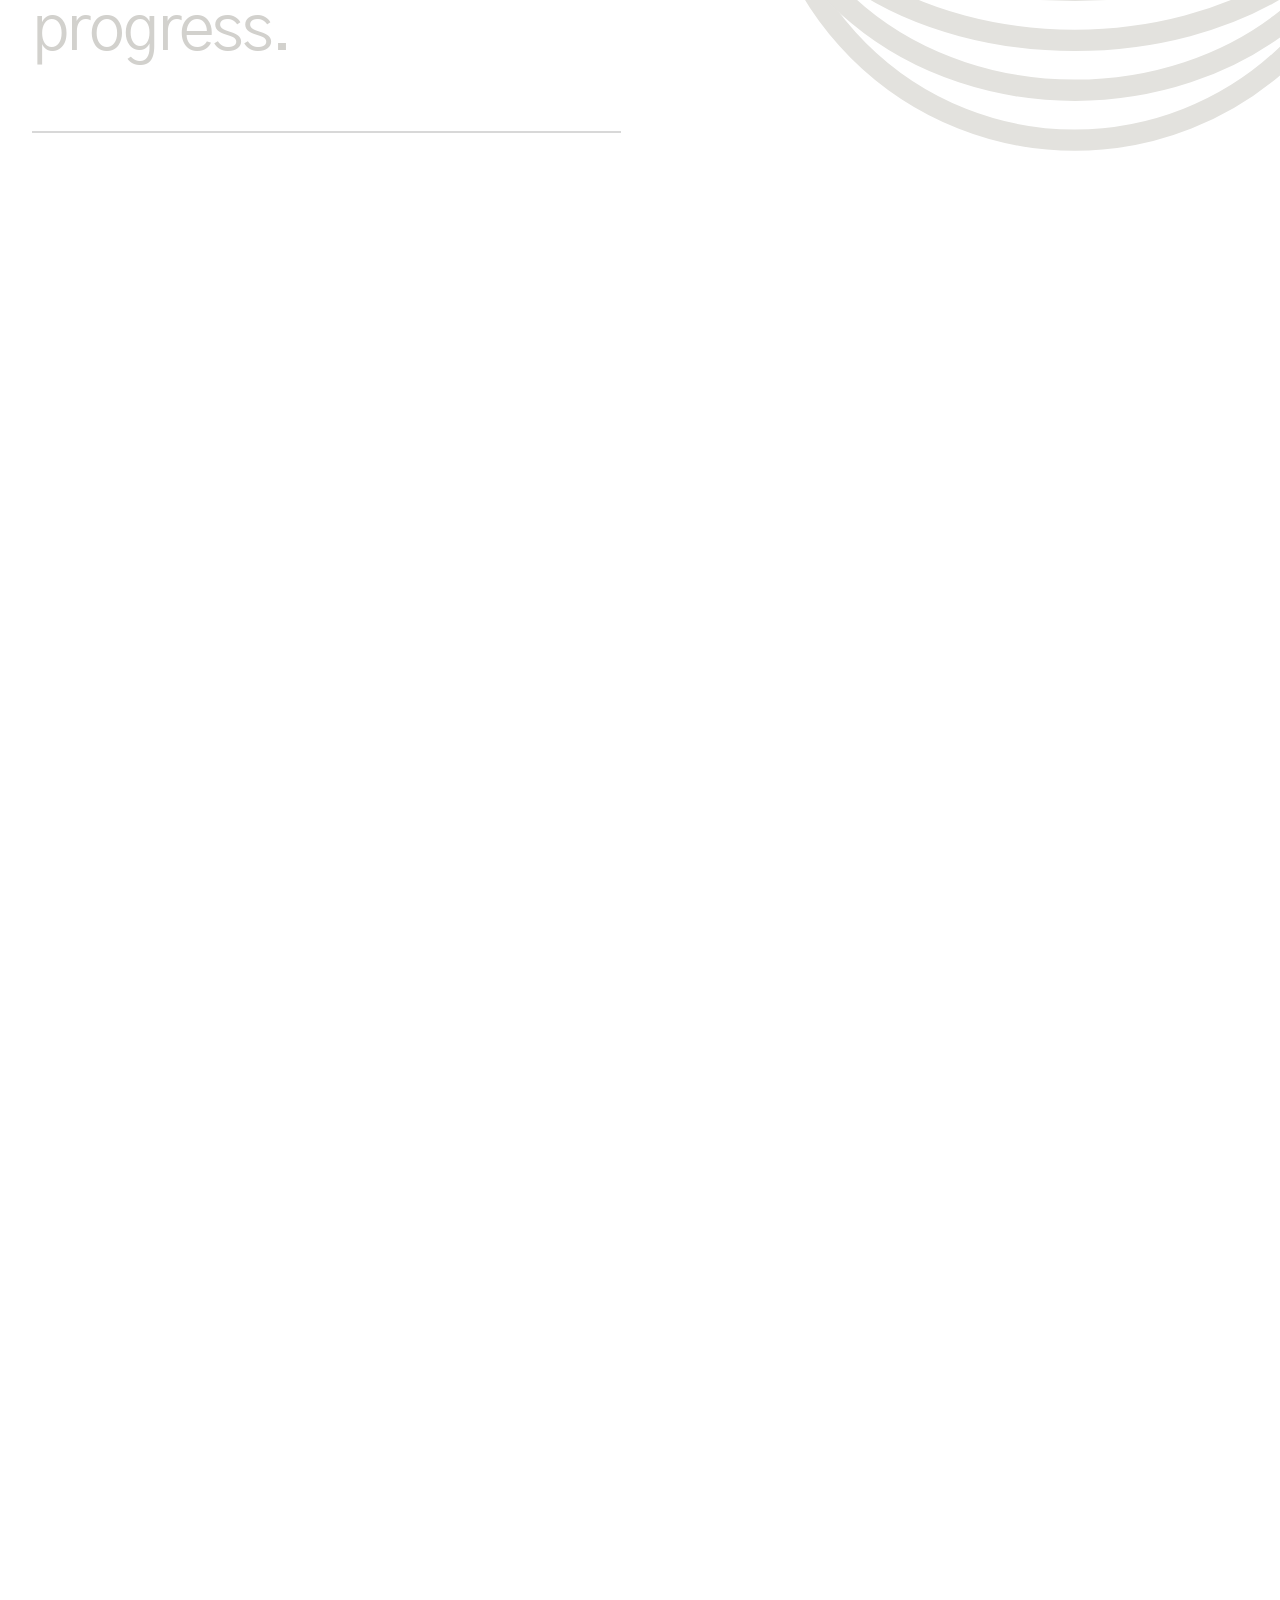
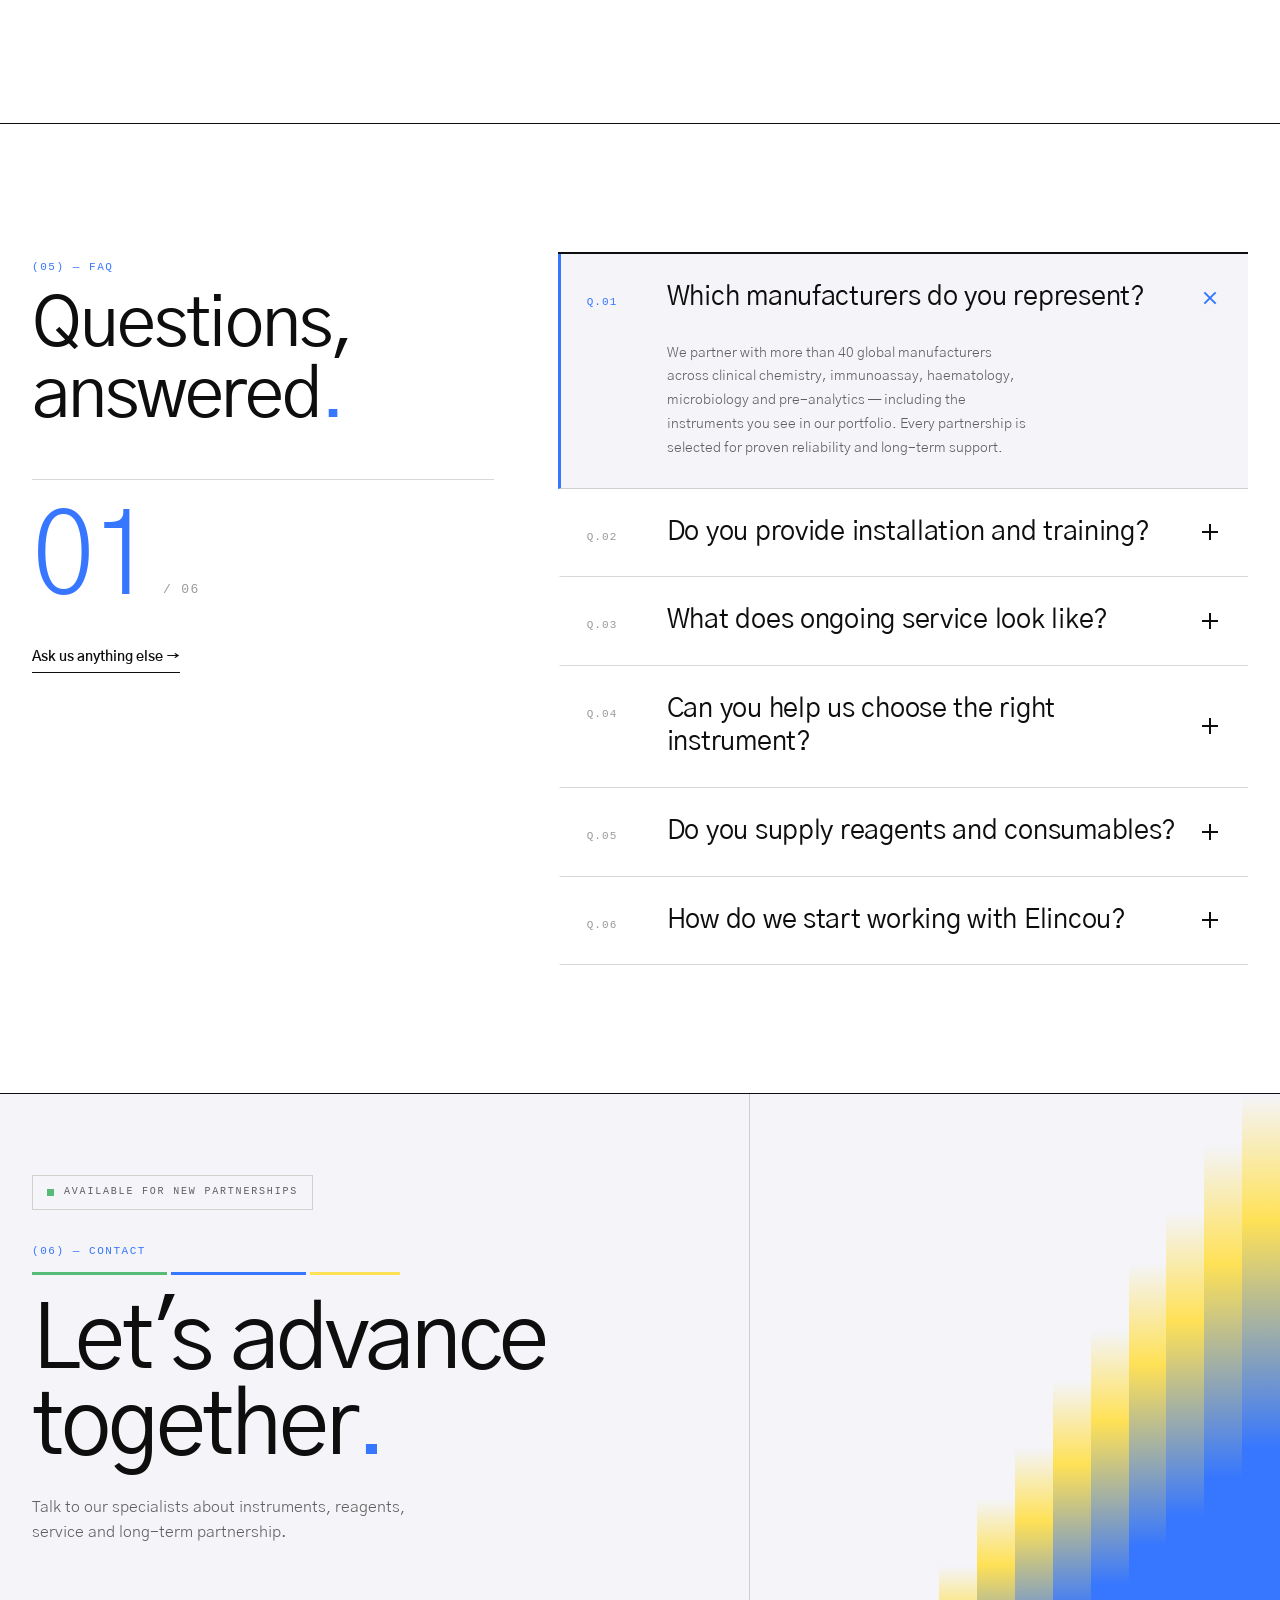
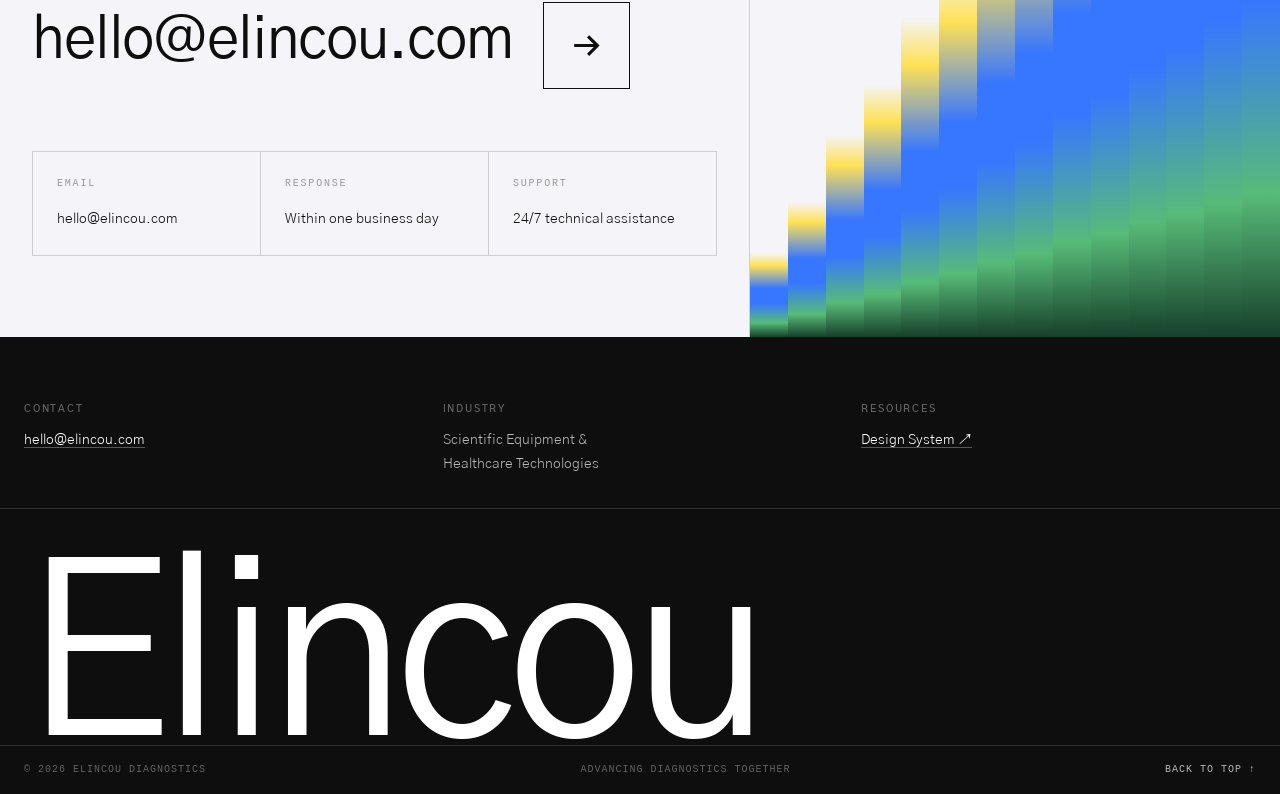
==== commit 809068e0: "Fix Vision globe: spin in place instead of drifting down The globe used the el-spin keyframe, whose " ====
--- a/index.html
+++ b/index.html
@@ -9,9 +9,9 @@
 <link rel="preconnect" href="https://fonts.googleapis.com">
 <link rel="preconnect" href="https://fonts.gstatic.com" crossorigin>
 <link href="https://fonts.googleapis.com/css2?family=Gothic+A1:wght@300;400;600&display=swap" rel="stylesheet">
-<link rel="stylesheet" href="css/tokens.css?v=15">
-<link rel="stylesheet" href="css/styles.css?v=15">
-<link rel="stylesheet" href="css/home.css?v=15">
+<link rel="stylesheet" href="css/tokens.css?v=16">
+<link rel="stylesheet" href="css/styles.css?v=16">
+<link rel="stylesheet" href="css/home.css?v=16">
 </head>
 <body class="home">
 
@@ -536,6 +536,6 @@
   </div>
 </footer>
 
-<script src="js/home.js?v=15"></script>
+<script src="js/home.js?v=16"></script>
 </body>
 </html>
--- a/css/home.css
+++ b/css/home.css
@@ -481,8 +481,14 @@
   transform: translateY(-50%);
   width: min(52vw, 720px); height: auto;
   color: #E3E2DE;
-  animation: el-spin 90s linear infinite;
+  transform-origin: center;
+  animation: fill-globe-spin 60s linear infinite;
   z-index: 0;
+}
+/* Spin in place — keeps the vertical centering while rotating */
+@keyframes fill-globe-spin {
+  from { transform: translateY(-50%) rotate(0deg); }
+  to   { transform: translateY(-50%) rotate(360deg); }
 }
 
 .fill__head {
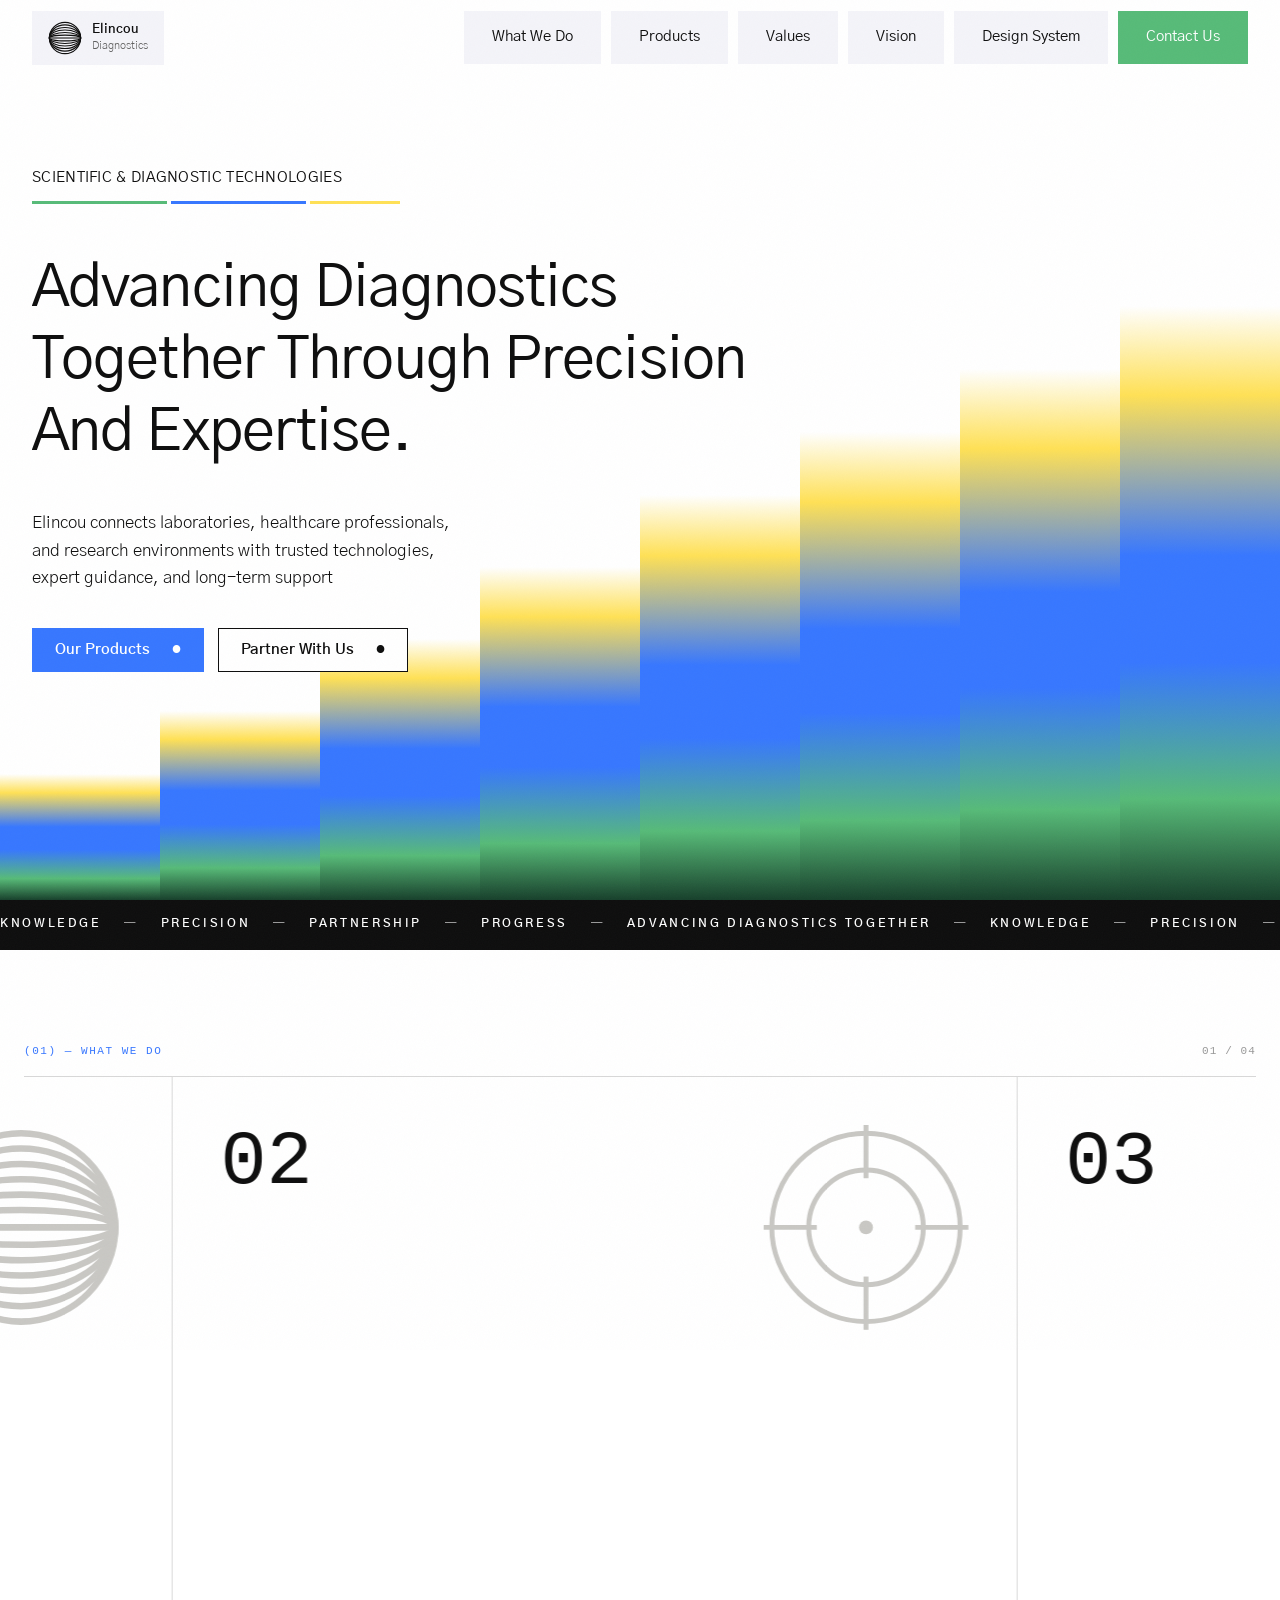
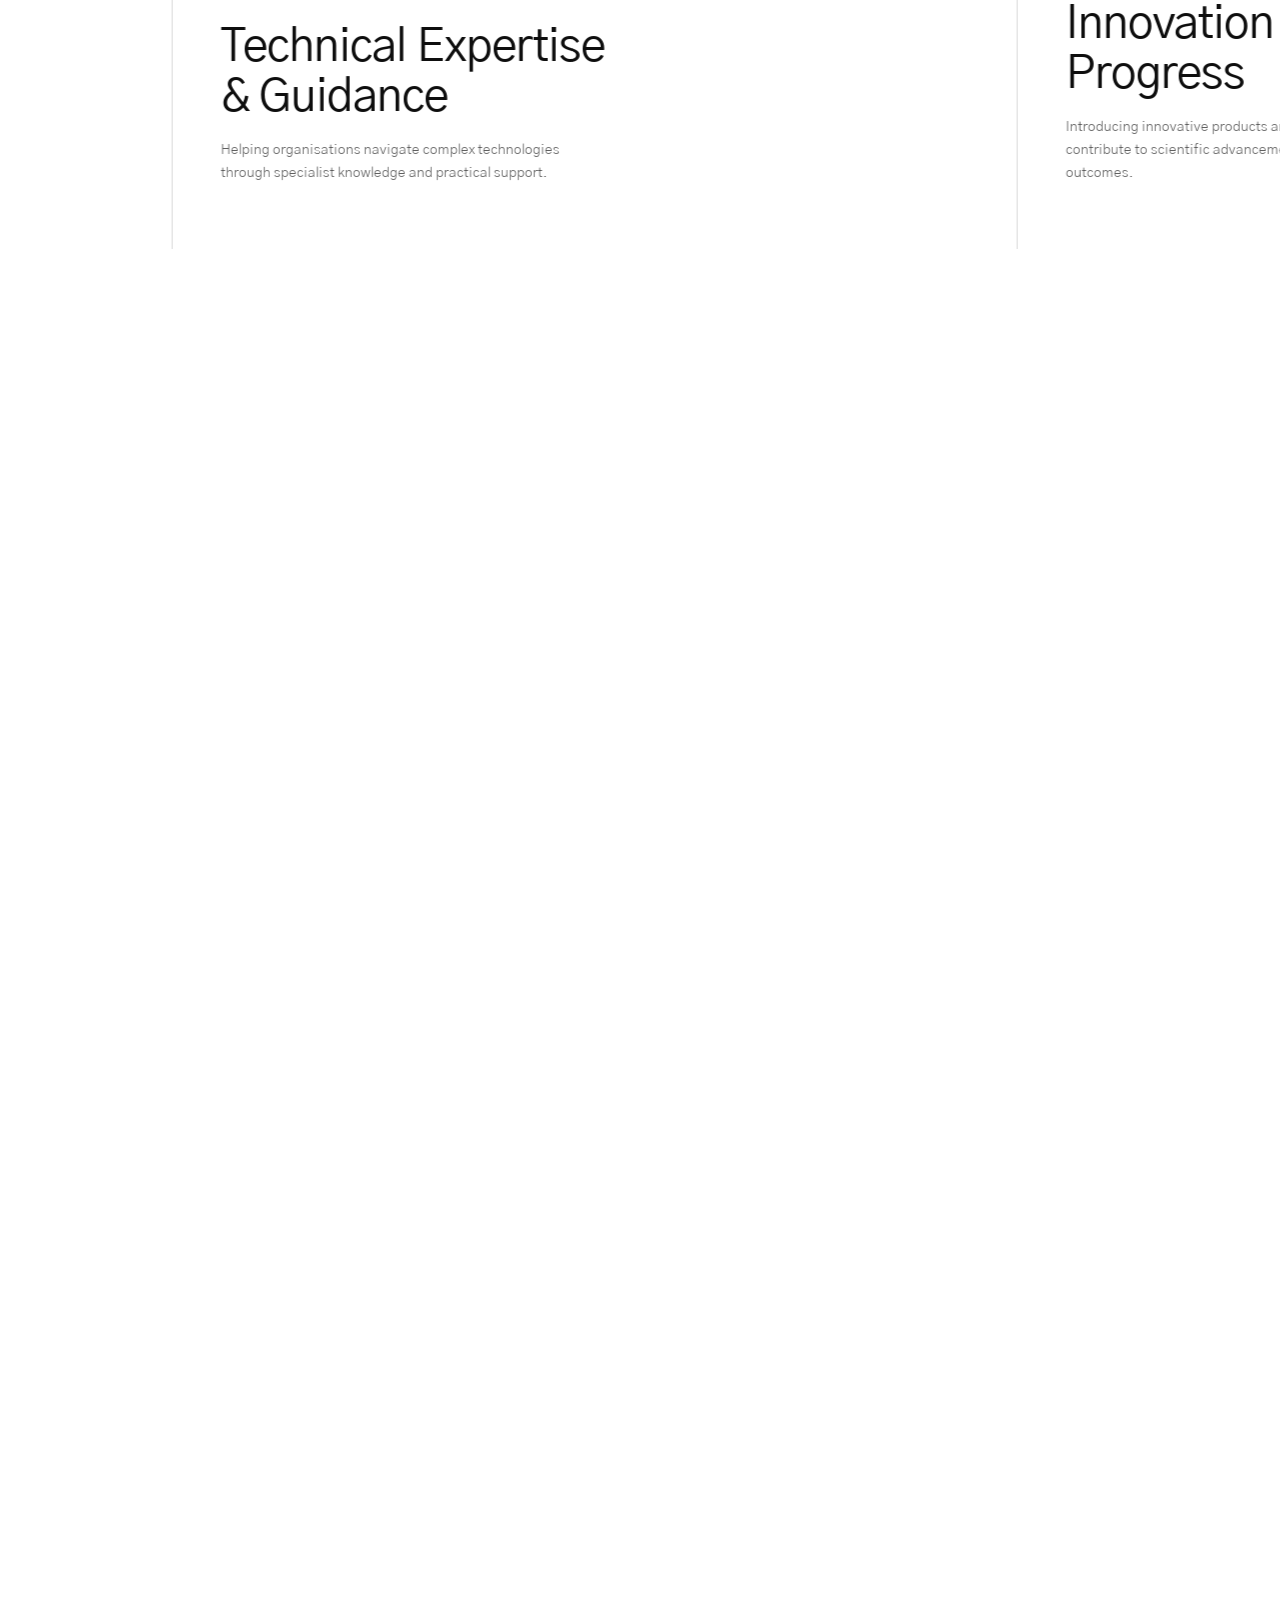
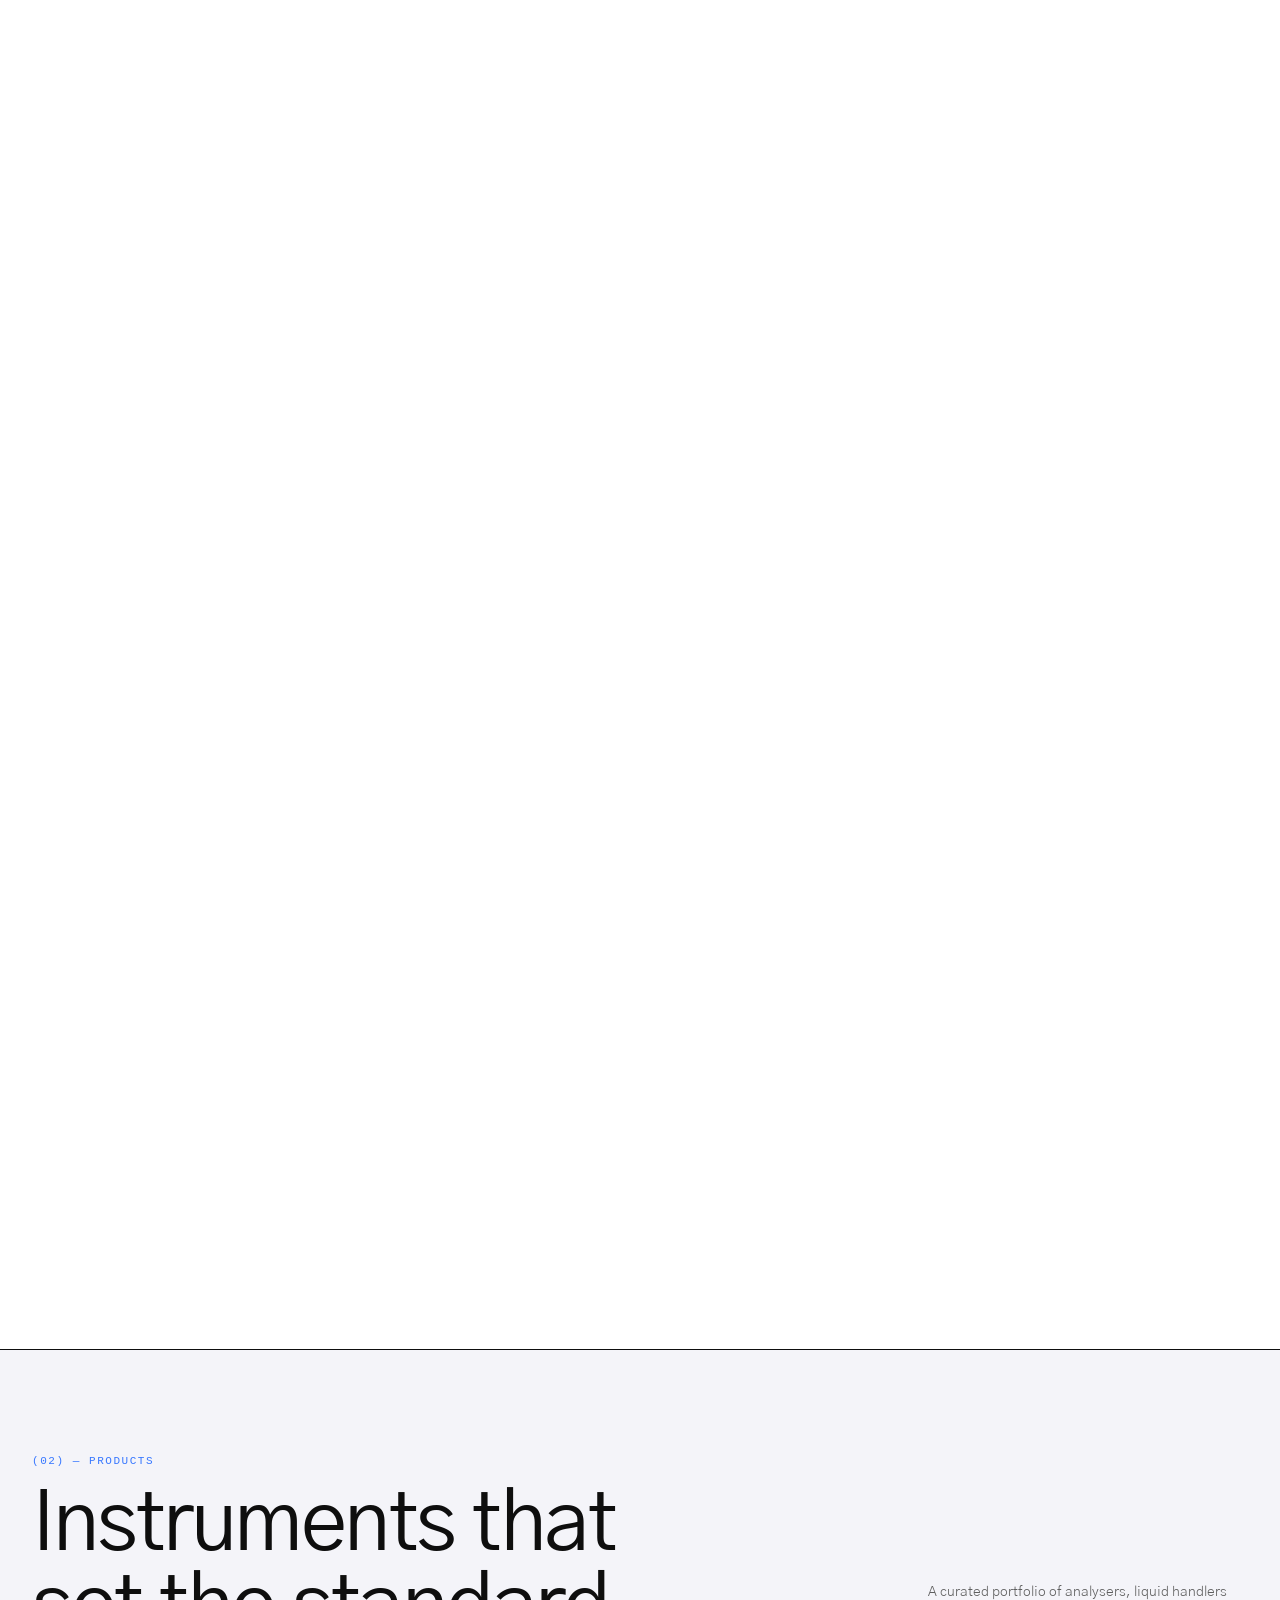
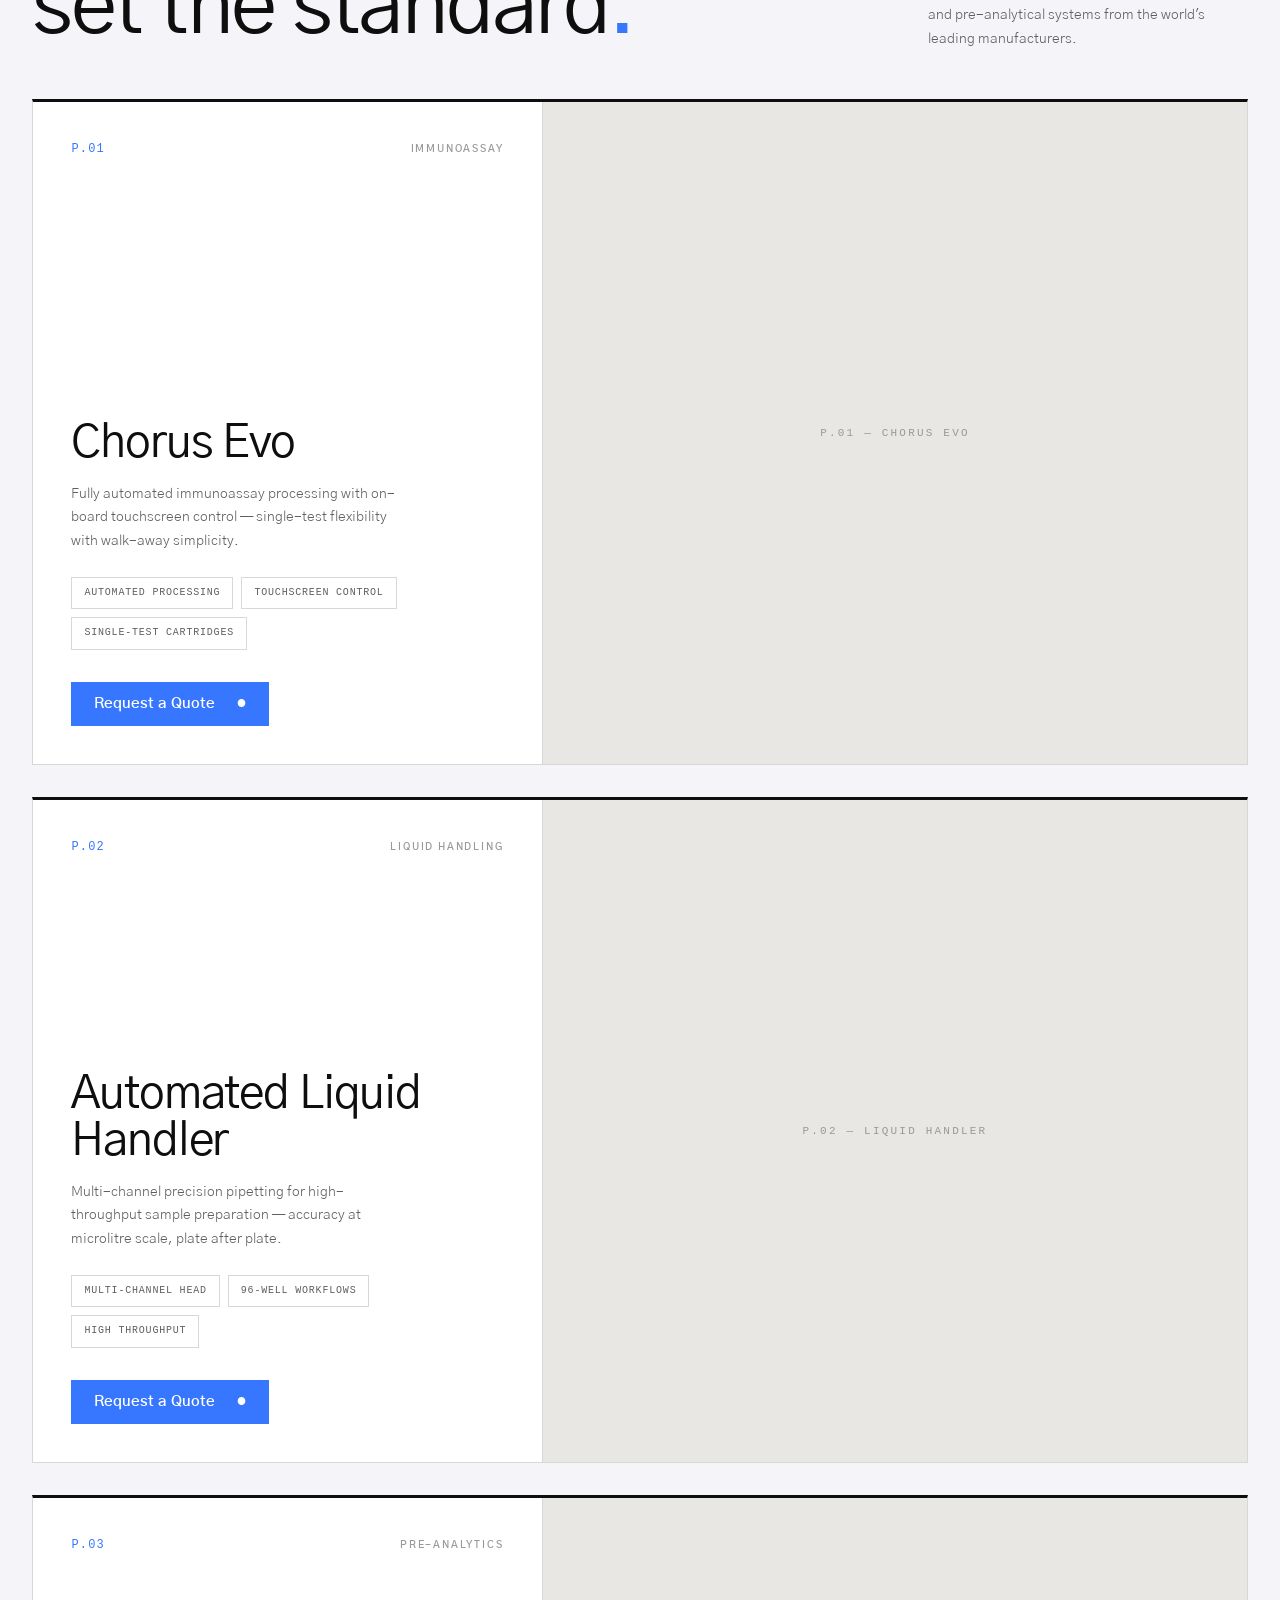
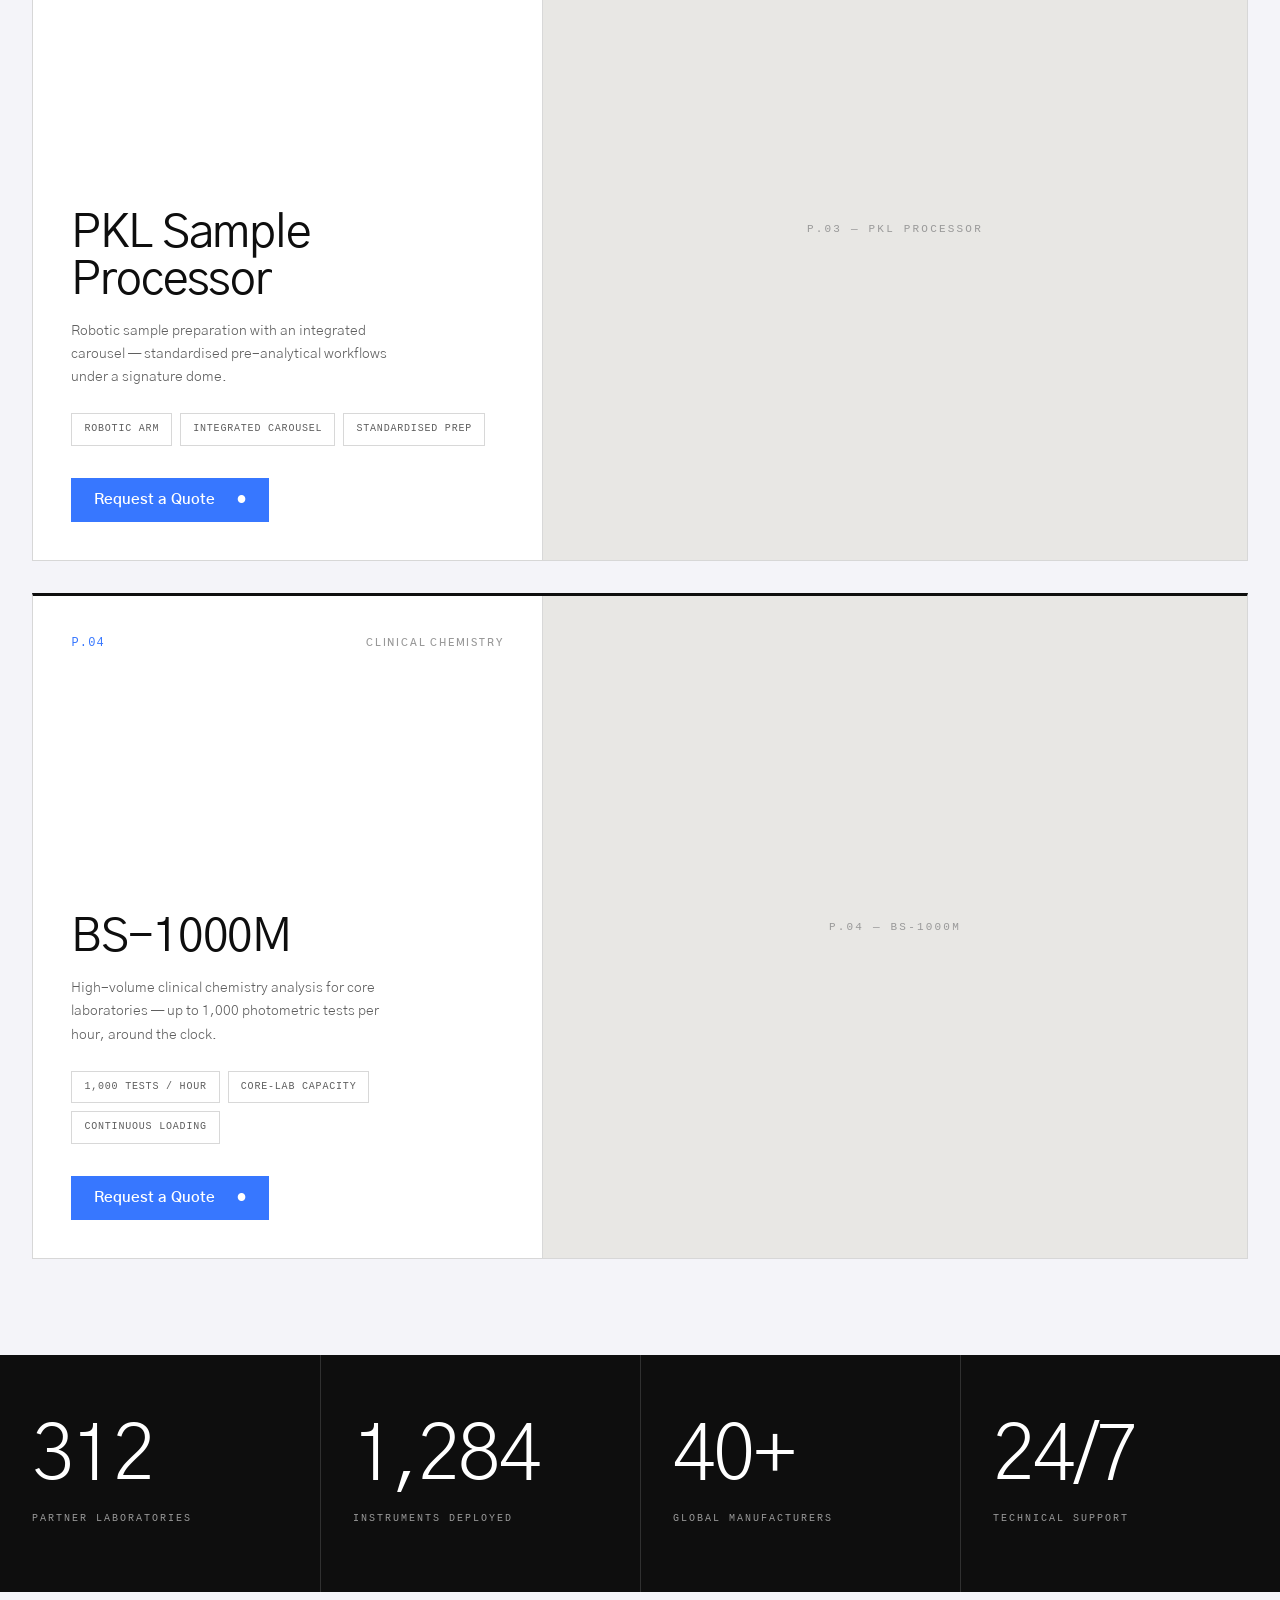
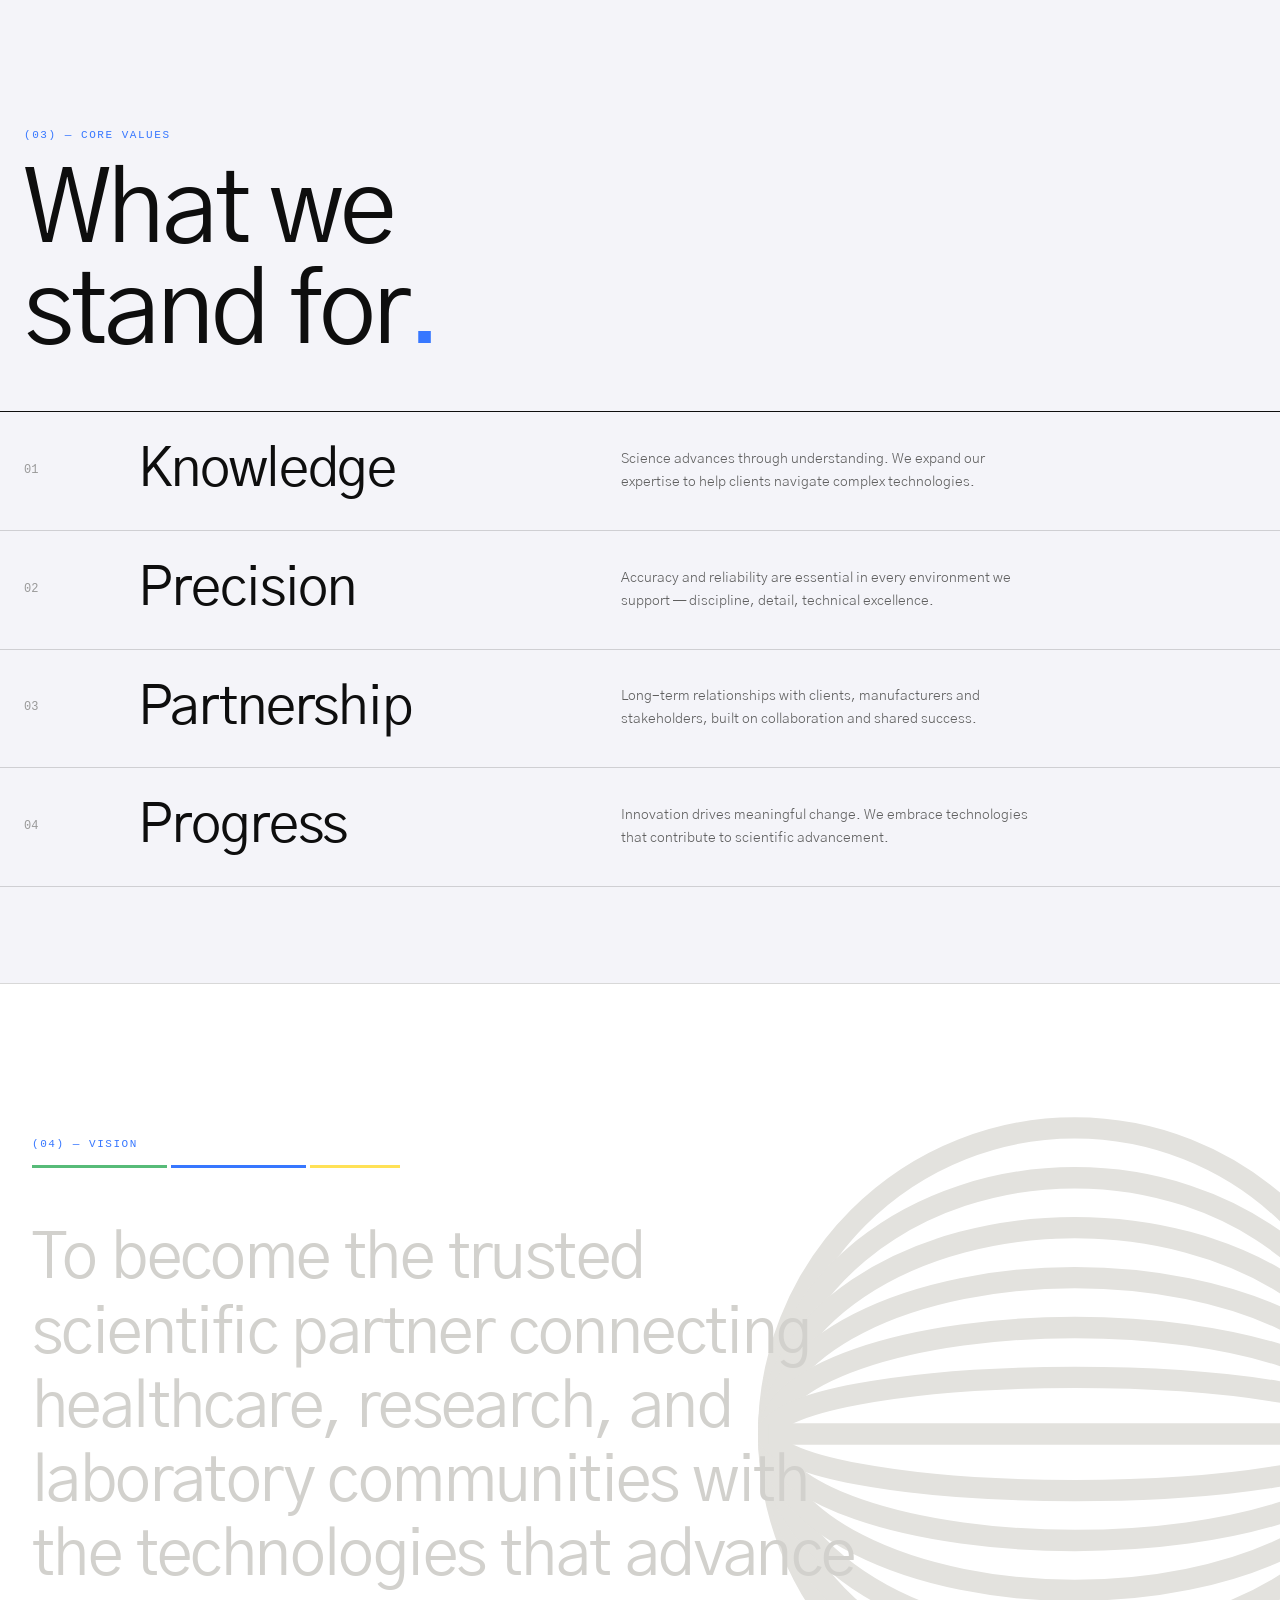
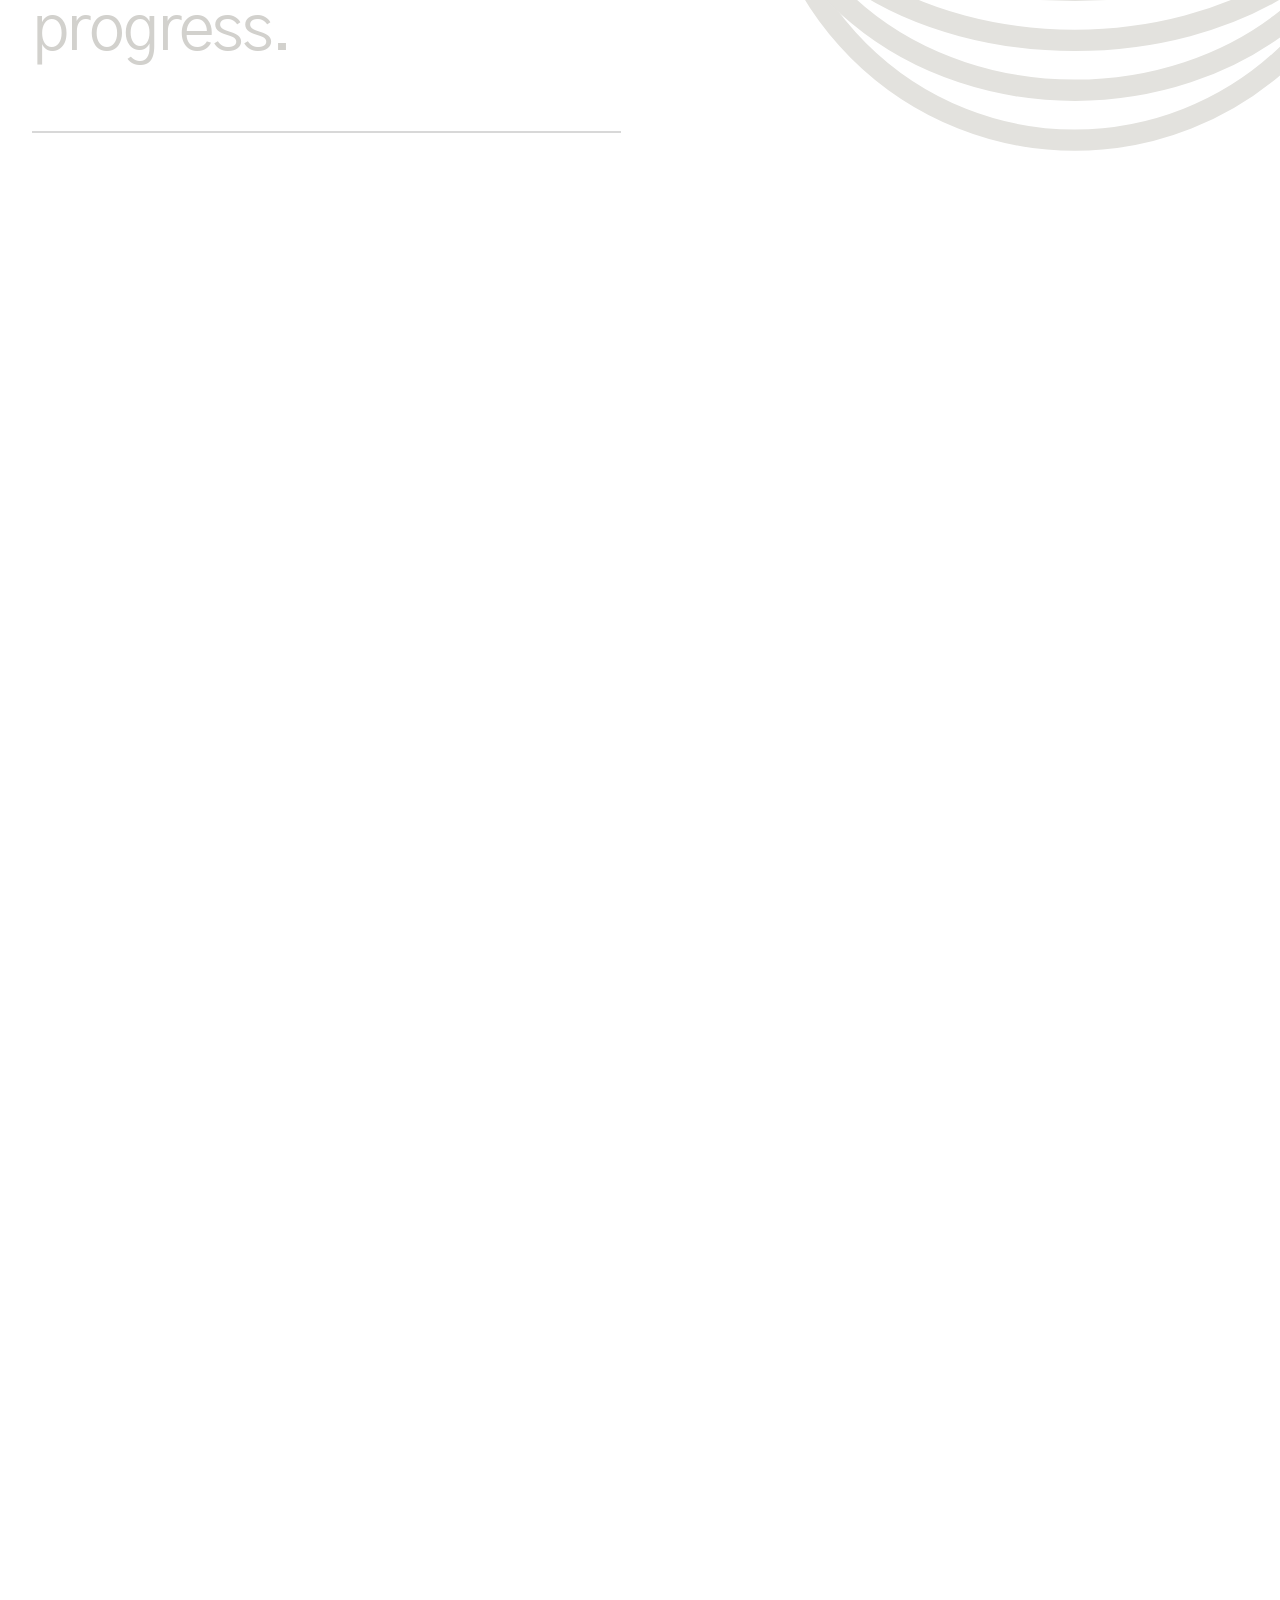
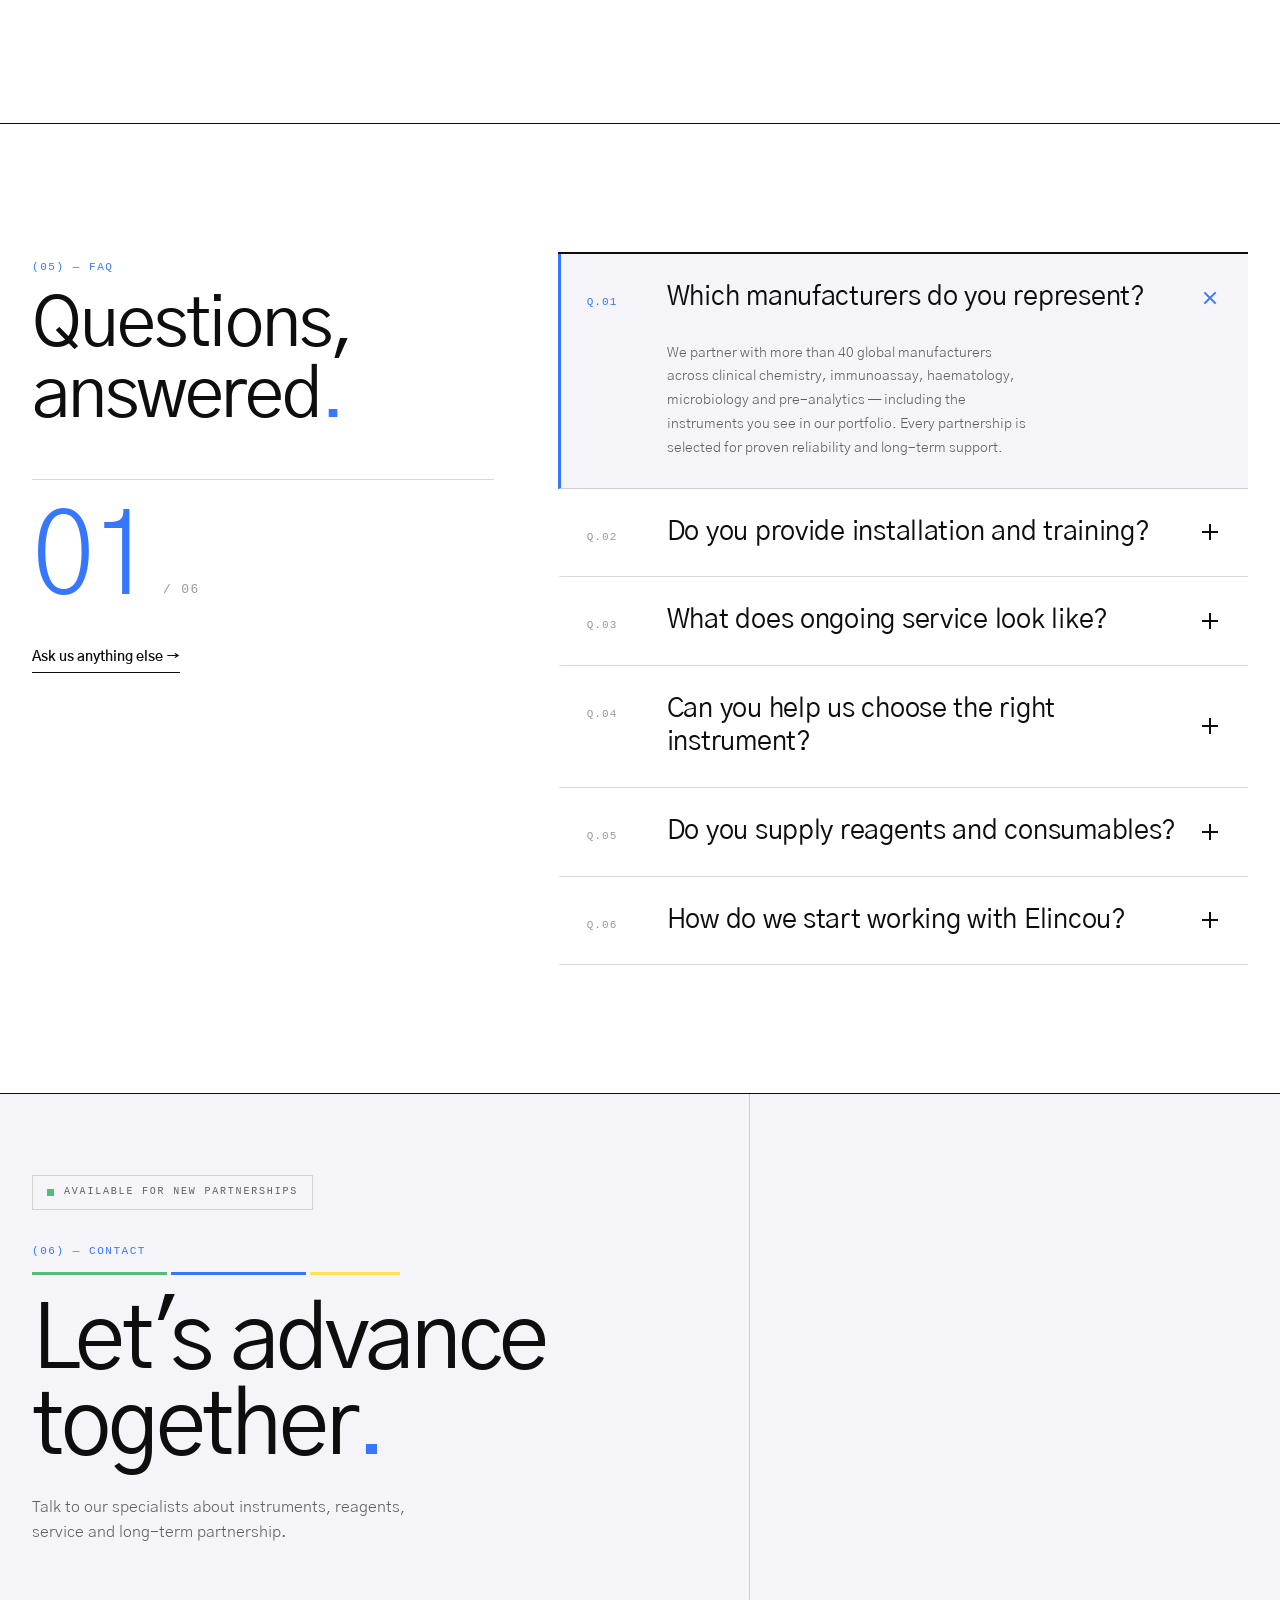
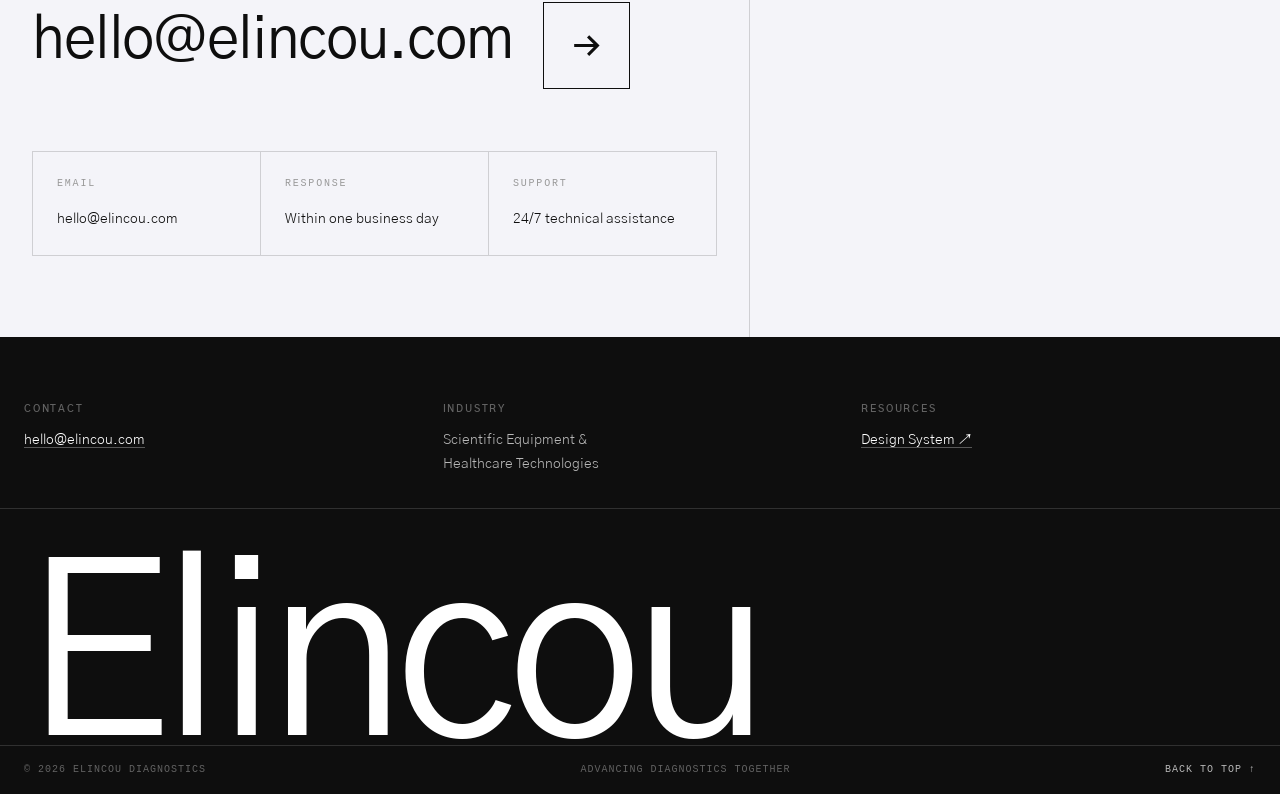
==== commit e7b052ff: "Replace Contact gradient panel with rotating icon video Swap the spectrum bars in the Contact sectio" ====
--- a/index.html
+++ b/index.html
@@ -9,9 +9,9 @@
 <link rel="preconnect" href="https://fonts.googleapis.com">
 <link rel="preconnect" href="https://fonts.gstatic.com" crossorigin>
 <link href="https://fonts.googleapis.com/css2?family=Gothic+A1:wght@300;400;600&display=swap" rel="stylesheet">
-<link rel="stylesheet" href="css/tokens.css?v=16">
-<link rel="stylesheet" href="css/styles.css?v=16">
-<link rel="stylesheet" href="css/home.css?v=16">
+<link rel="stylesheet" href="css/tokens.css?v=17">
+<link rel="stylesheet" href="css/styles.css?v=17">
+<link rel="stylesheet" href="css/home.css?v=17">
 </head>
 <body class="home">
 
@@ -497,14 +497,10 @@
       </div>
     </div>
 
-    <div class="el-spectrum cta__spectrum" aria-hidden="true">
-      <i style="height:10%"></i><i style="height:16%"></i>
-      <i style="height:24%"></i><i style="height:30%"></i>
-      <i style="height:38%"></i><i style="height:44%"></i>
-      <i style="height:52%"></i><i style="height:58%"></i>
-      <i style="height:66%"></i><i style="height:72%"></i>
-      <i style="height:80%"></i><i style="height:86%"></i>
-      <i style="height:94%"></i><i style="height:100%"></i>
+    <div class="cta__media" aria-hidden="true">
+      <video class="cta__video" muted loop playsinline preload="metadata" aria-label="Elincou icon animation">
+        <source src="assets/Videos/Icon%20Video.mp4" type="video/mp4">
+      </video>
     </div>
   </section>
 
@@ -536,6 +532,6 @@
   </div>
 </footer>
 
-<script src="js/home.js?v=16"></script>
+<script src="js/home.js?v=17"></script>
 </body>
 </html>
--- a/css/home.css
+++ b/css/home.css
@@ -751,18 +751,23 @@
 }
 .cta__meta-val { font-size: var(--el-text-sm); color: var(--el-text); }
 
-/* Full-height glowing spectrum panel on the right */
-.cta__spectrum {
-  height: auto; align-self: stretch;
-  gap: 0;
+/* Full-height icon video panel on the right */
+.cta__media {
+  position: relative;
+  align-self: stretch;
+  min-height: 100%;
+  overflow: hidden;
   border-left: 1px solid var(--el-line);
-}
-/* Bars grow up from the floor, staggered, when the section is reached */
-.cta__spectrum i {
-  transform: scaleY(0); transform-origin: bottom;
-  transition: transform 1.1s var(--exp);
-}
-.cta__spectrum.is-lit i { transform: scaleY(1); }
+  background: var(--el-ghost-white);
+}
+.cta__video {
+  position: absolute; inset: 0;
+  width: 100%; height: 100%;
+  object-fit: cover;
+  opacity: 0;
+  transition: opacity 0.9s var(--exp);
+}
+.cta__video.is-ready { opacity: 1; }
 
 /* ---------- Footer ---------- */
 
@@ -823,7 +828,6 @@
   .hs__track { flex-direction: column; transform: none !important; }
   .hs__panel { width: 100%; }
   .cta__status-dot { animation: none; }
-  .cta__spectrum i { transform: none !important; }
 }
 
 @media (max-width: 960px) {
@@ -845,8 +849,8 @@
   .faqs__big { display: none; }
   .cta { grid-template-columns: 1fr; }
   .cta__inner { max-width: none; }
-  .cta__spectrum {
-    height: 20vh; min-height: 140px;
+  .cta__media {
+    min-height: 0; height: 56vh; max-height: 460px;
     border-left: none; border-top: 1px solid var(--el-line);
   }
   .cta__meta { grid-template-columns: 1fr; }
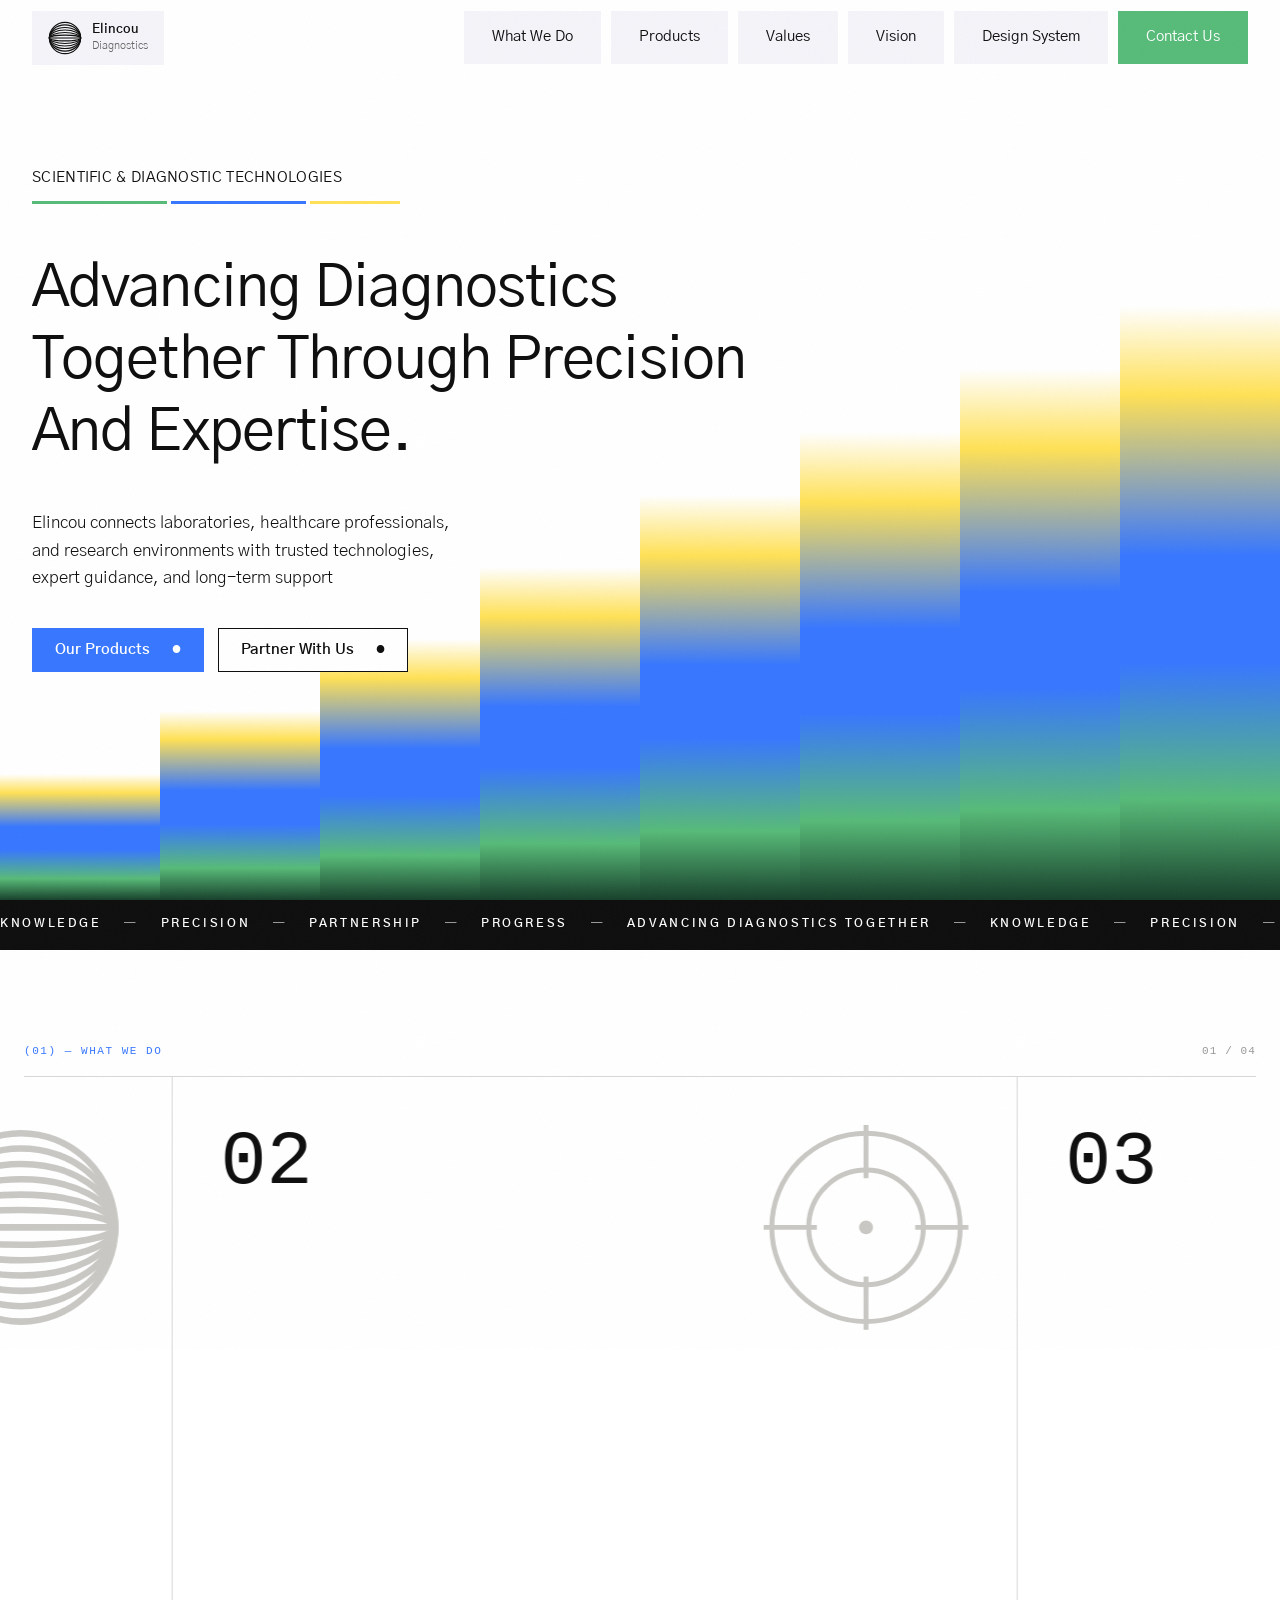
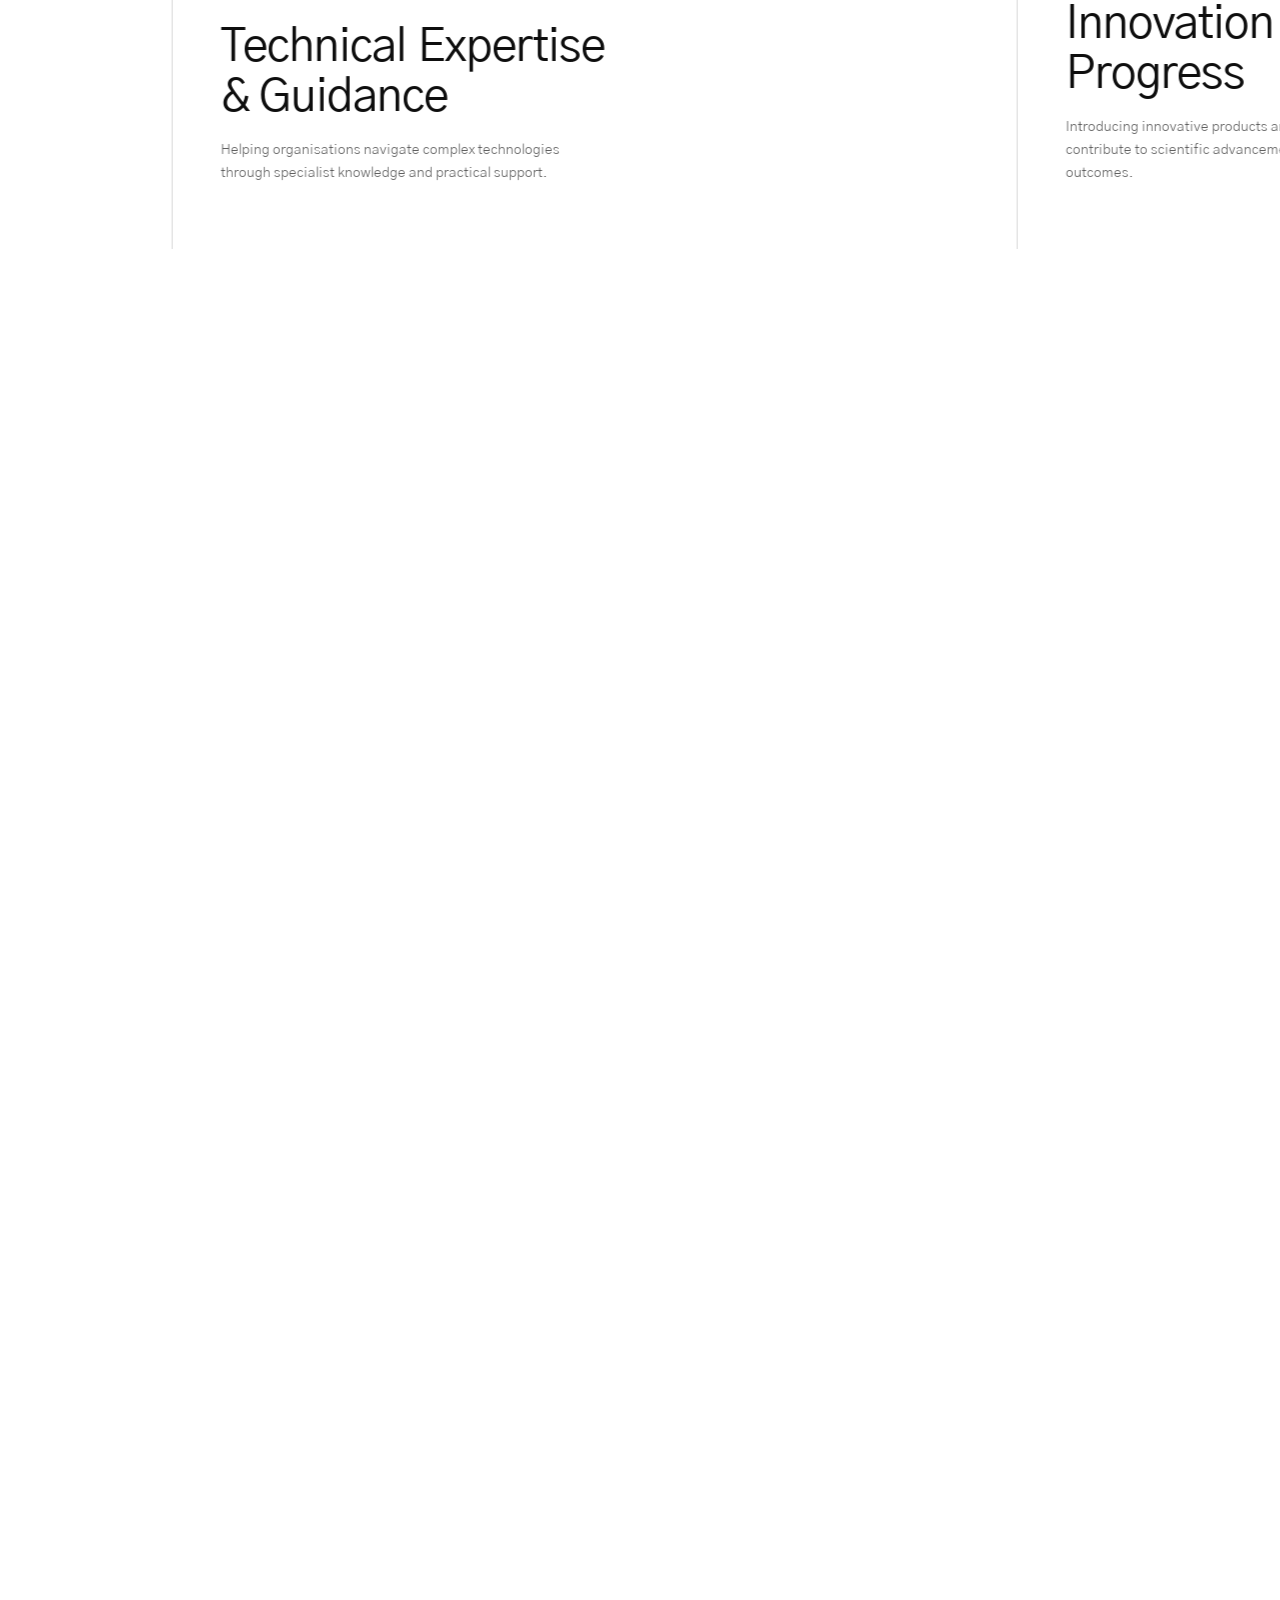
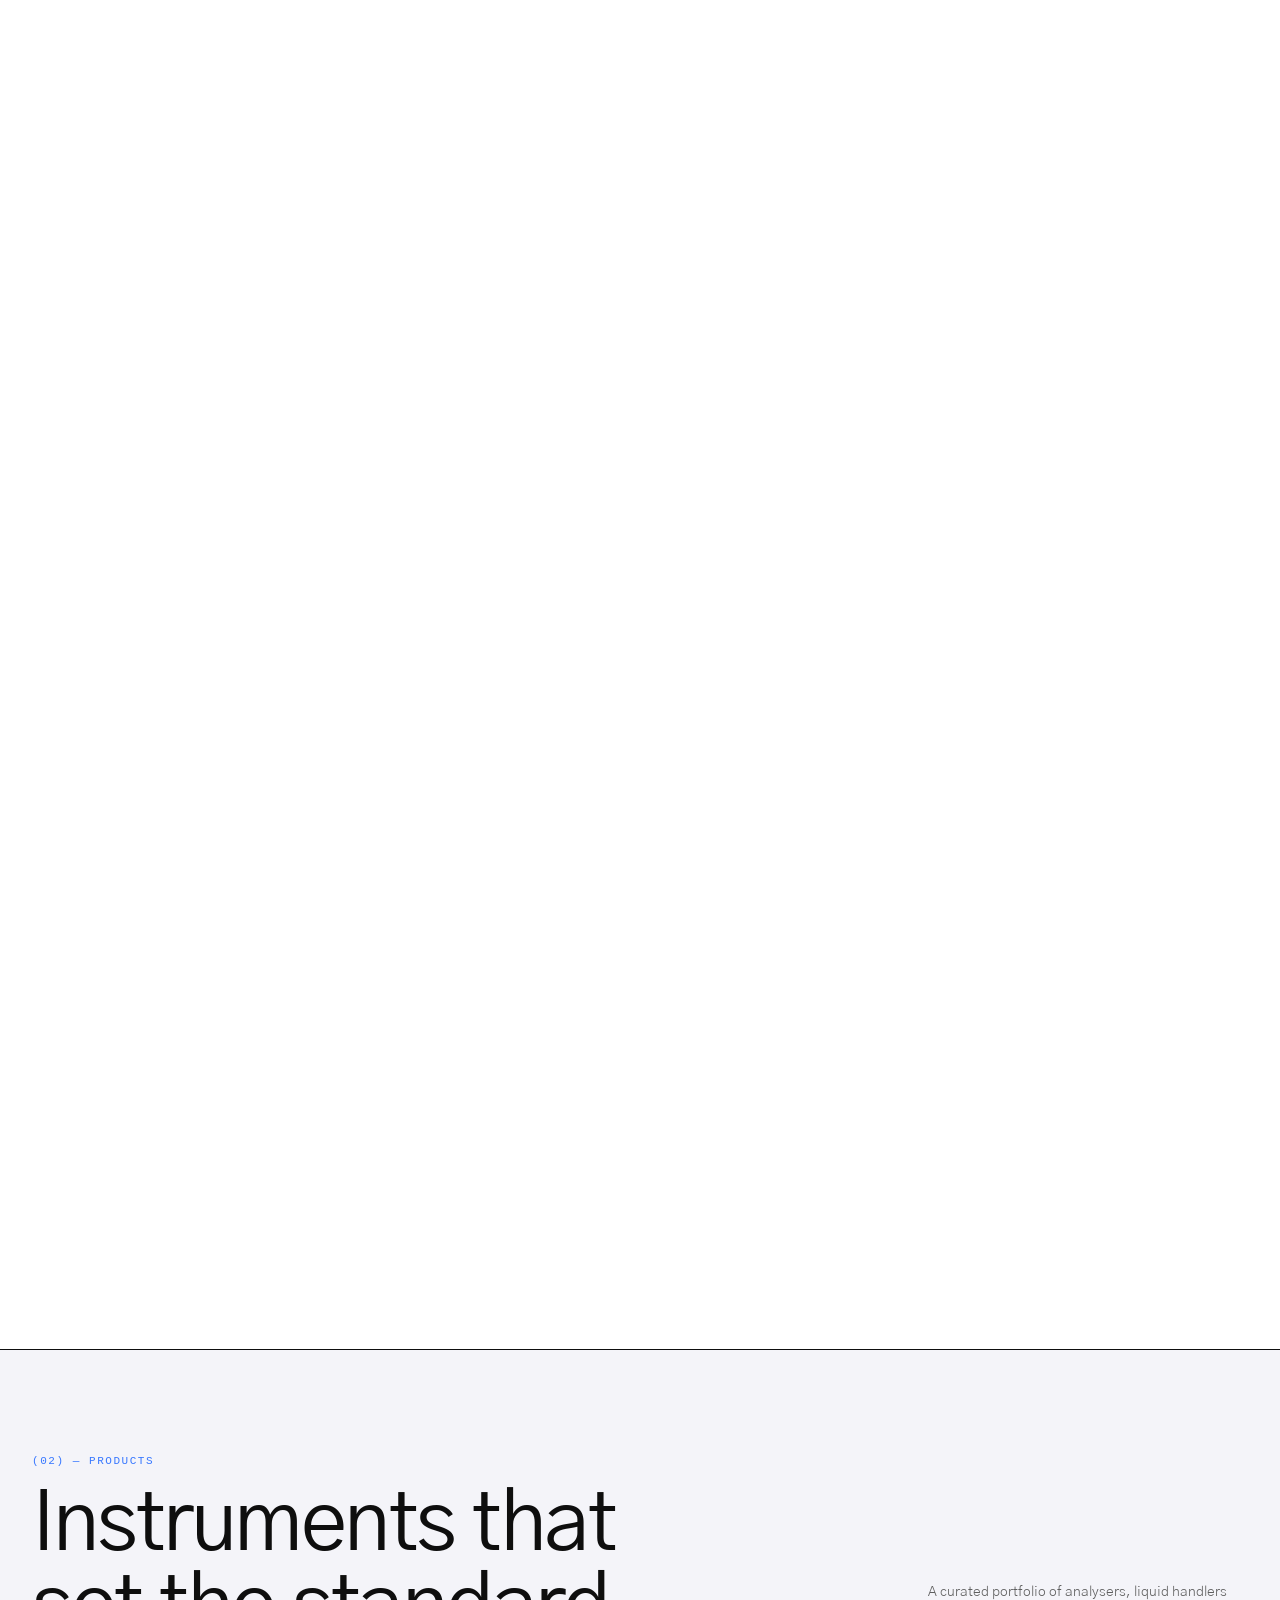
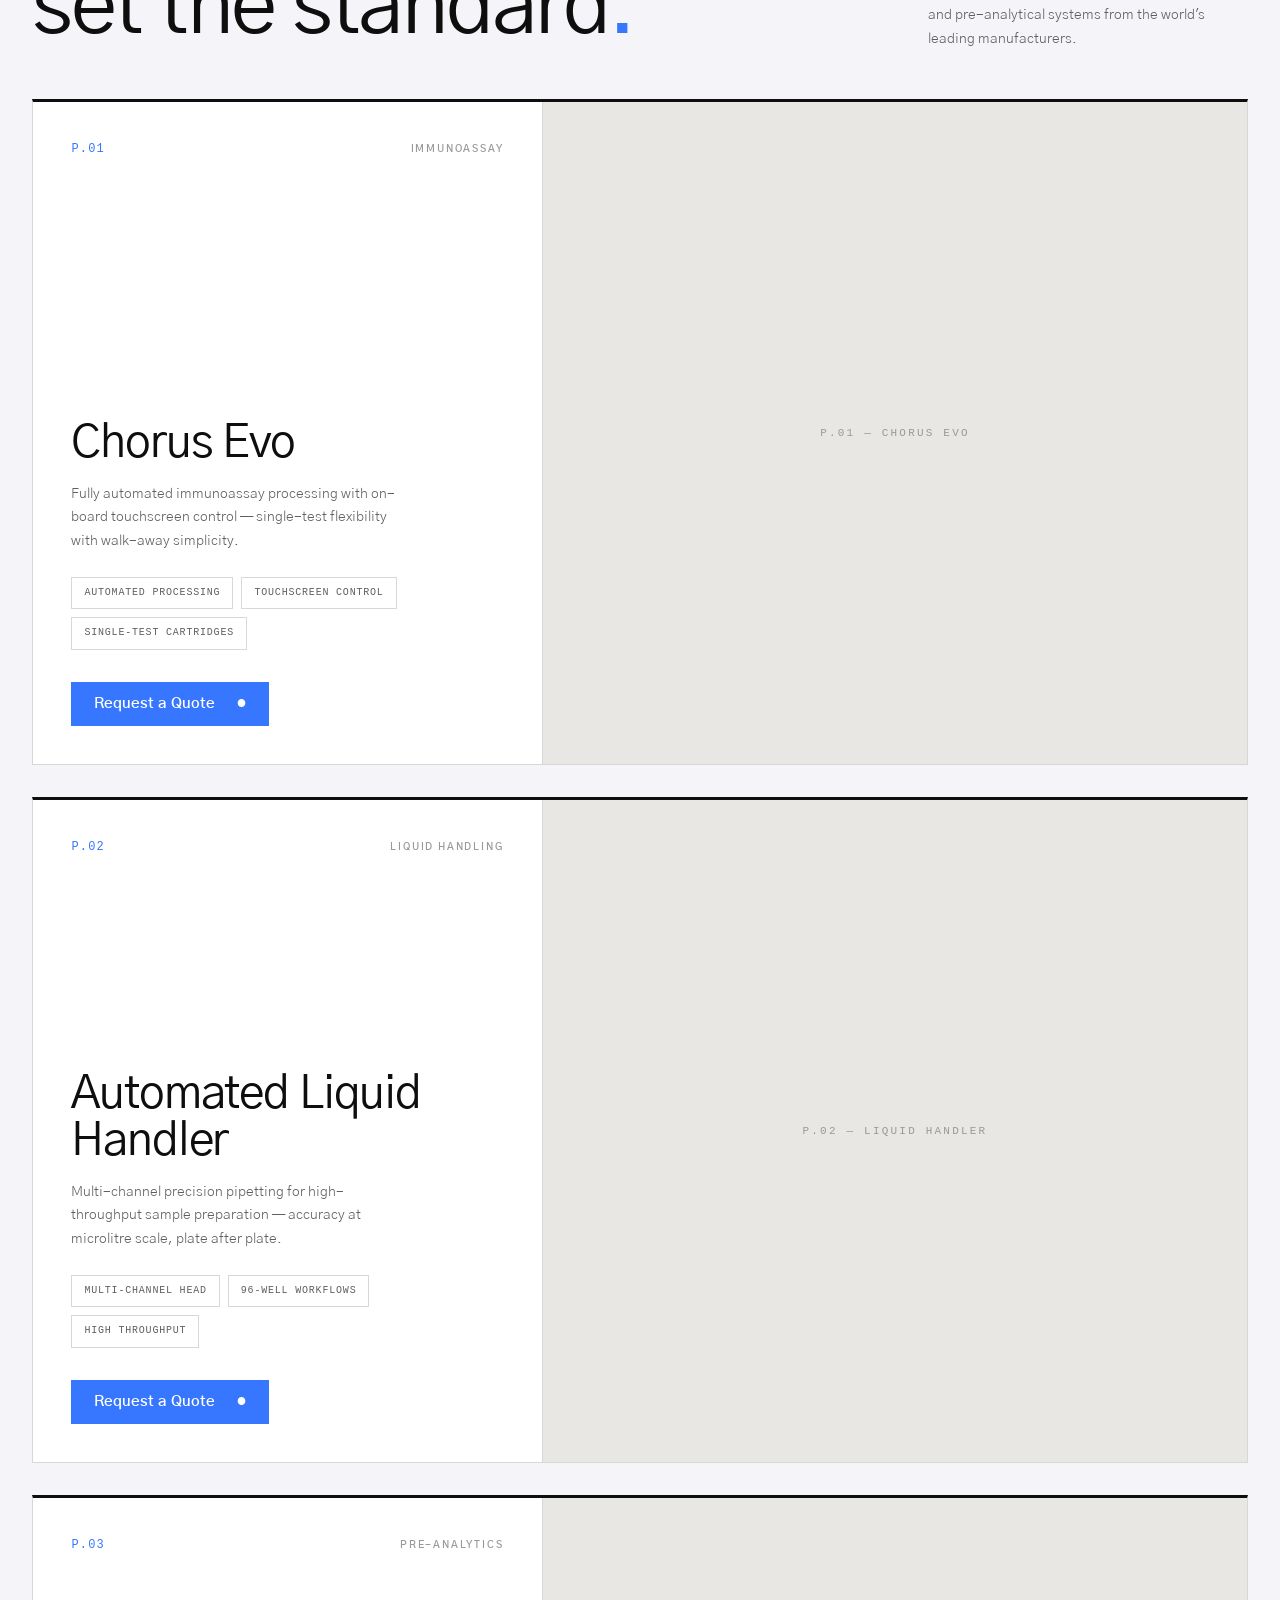
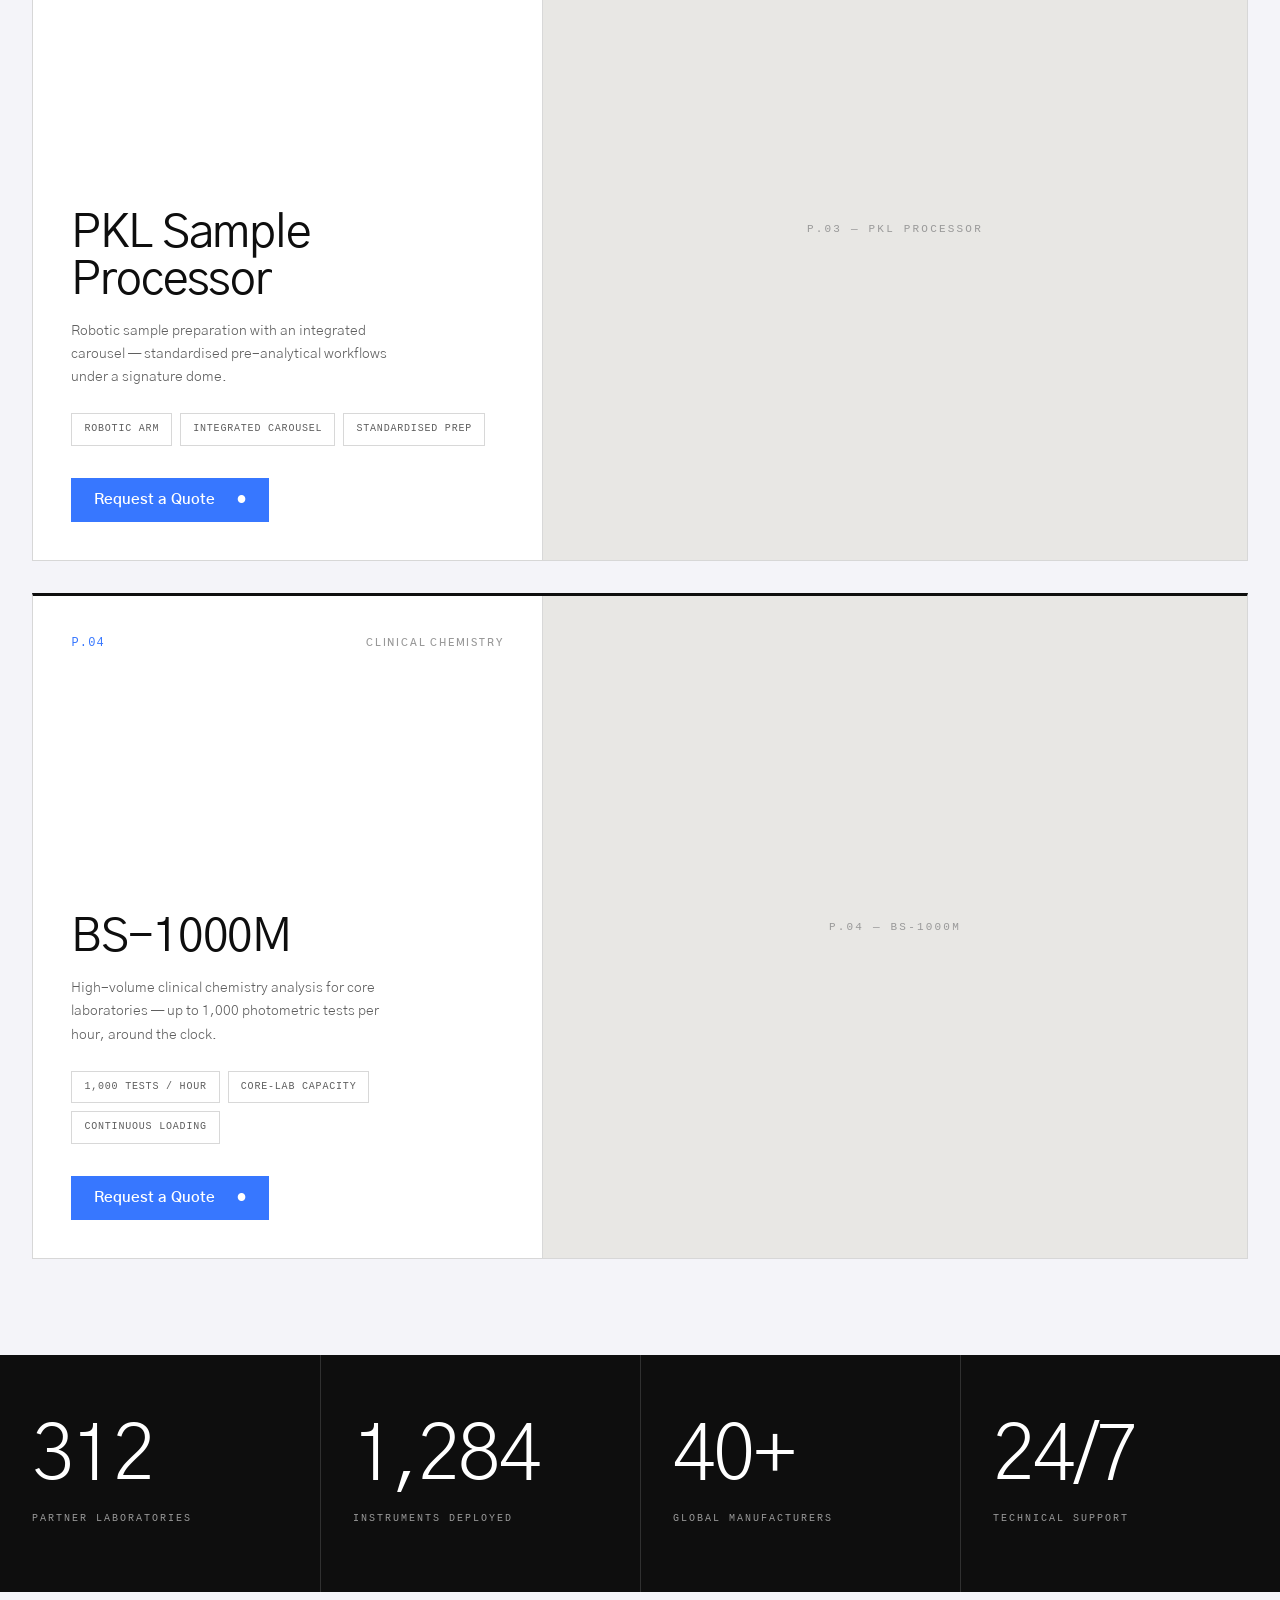
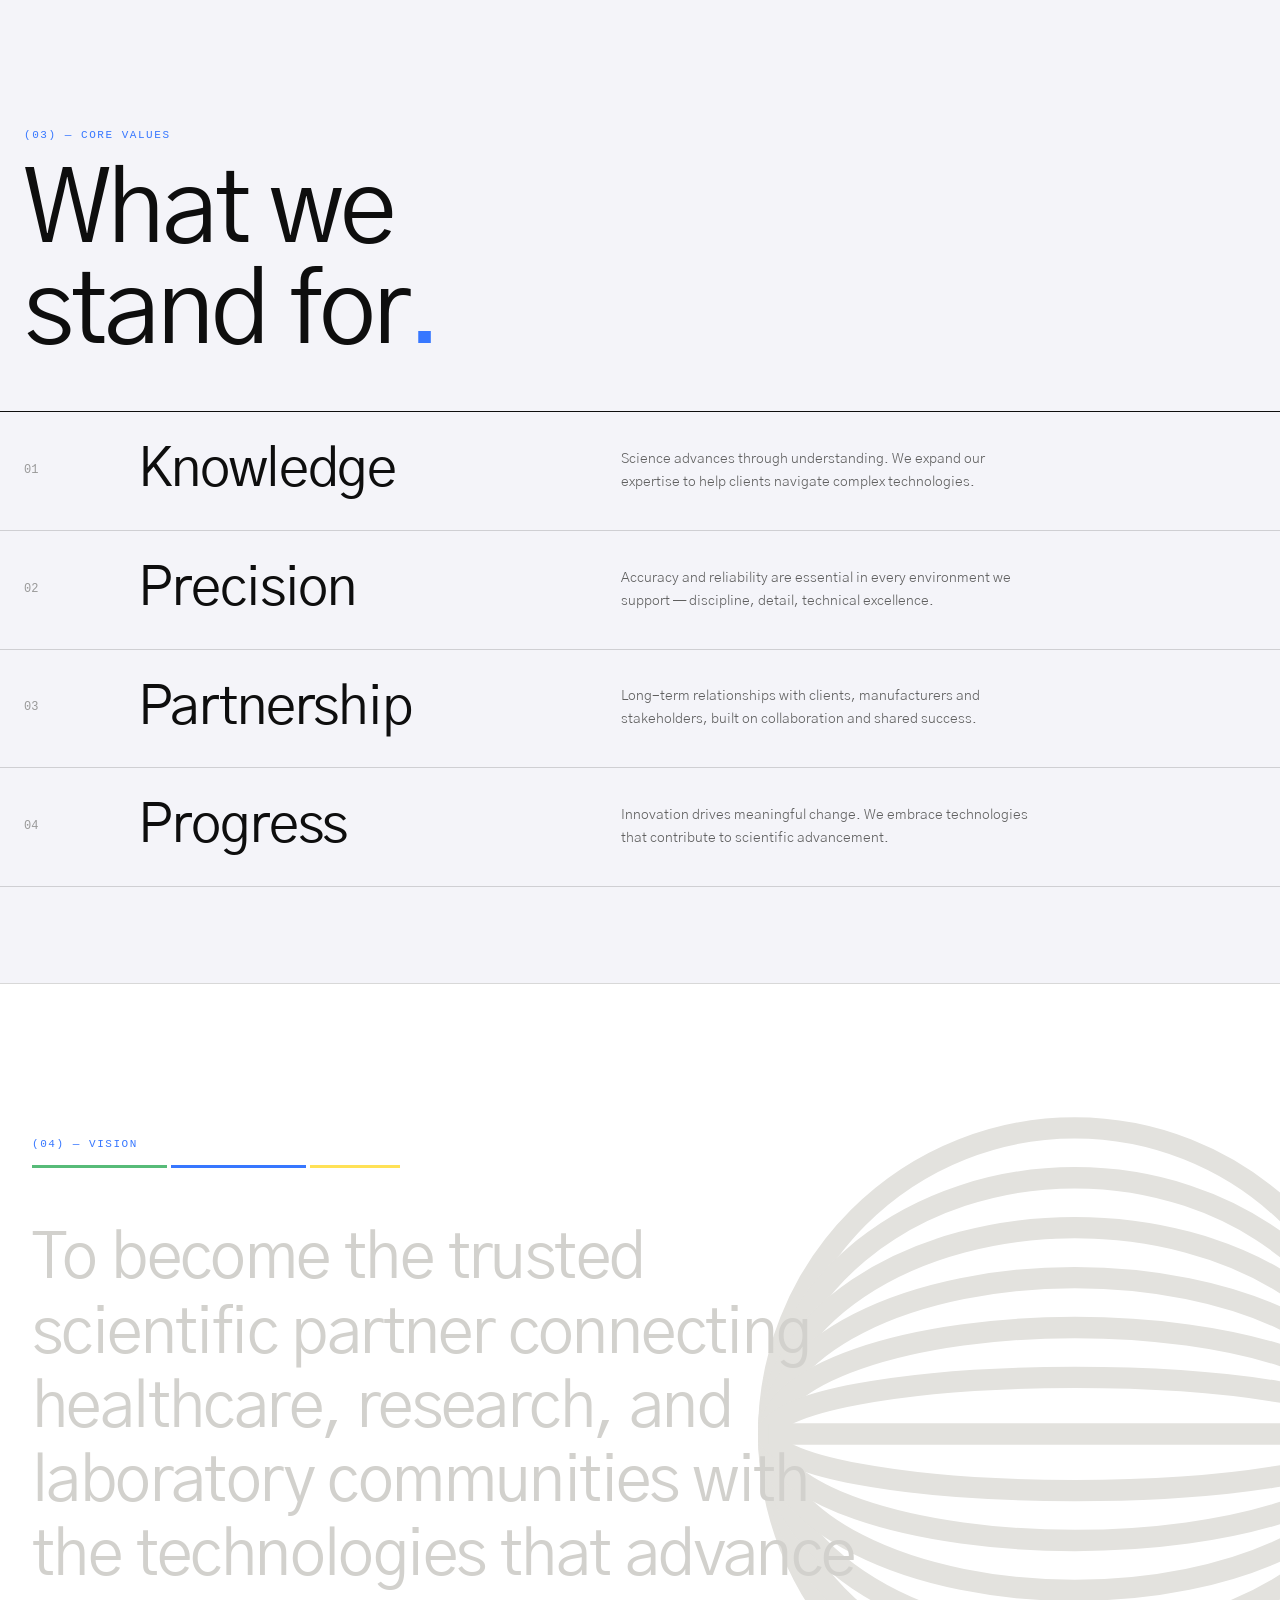
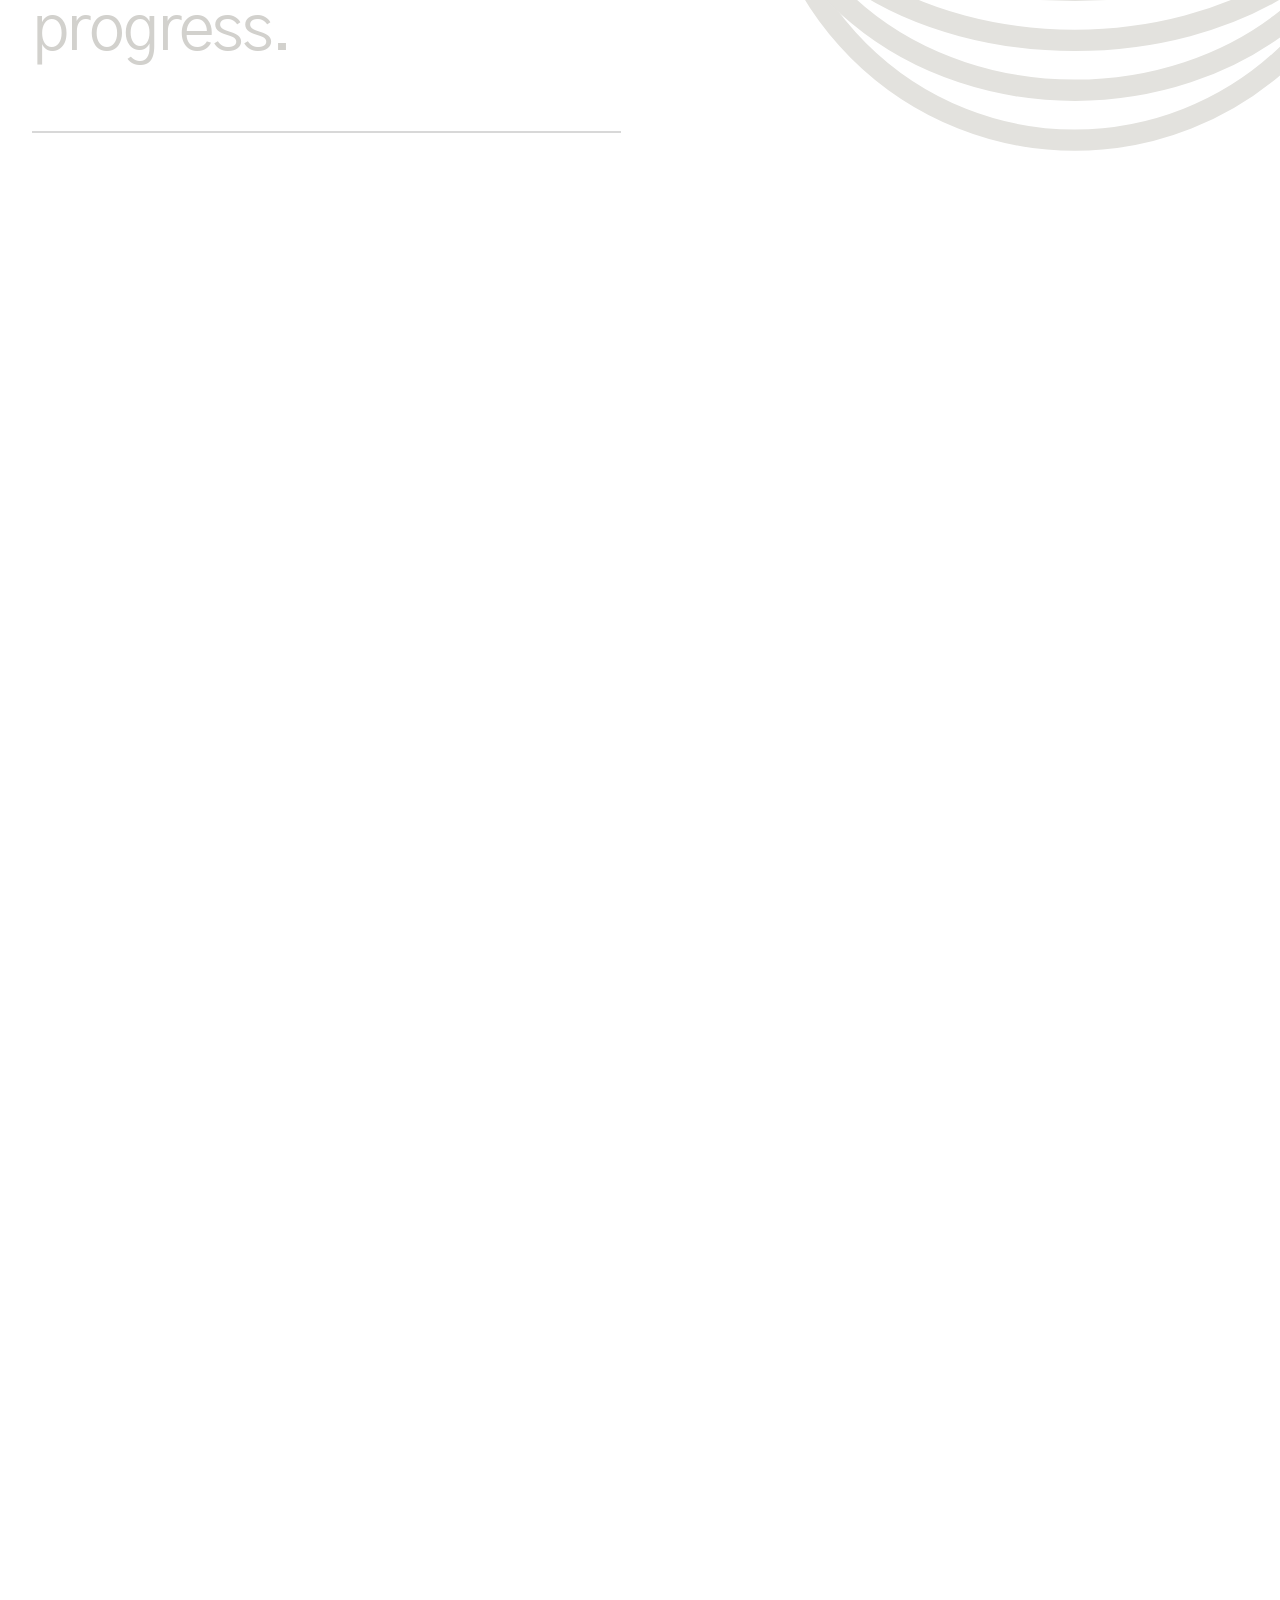
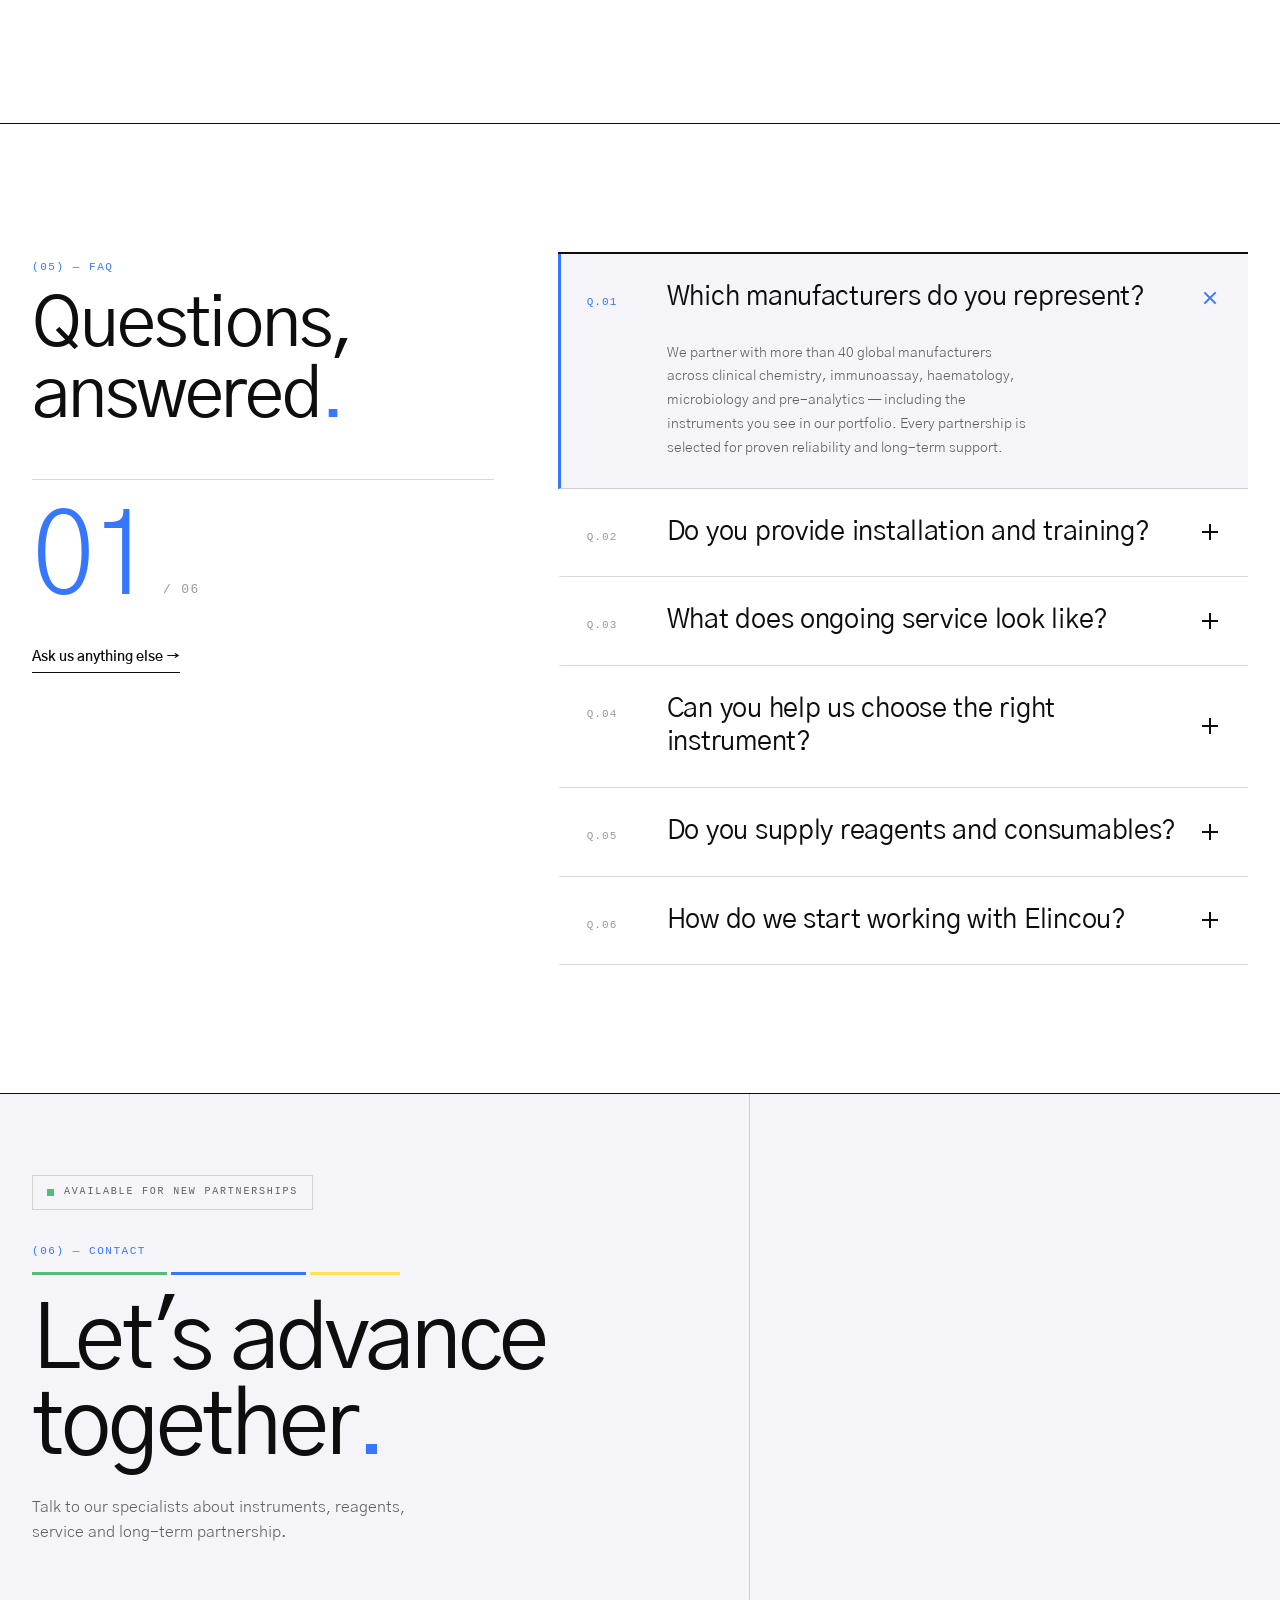
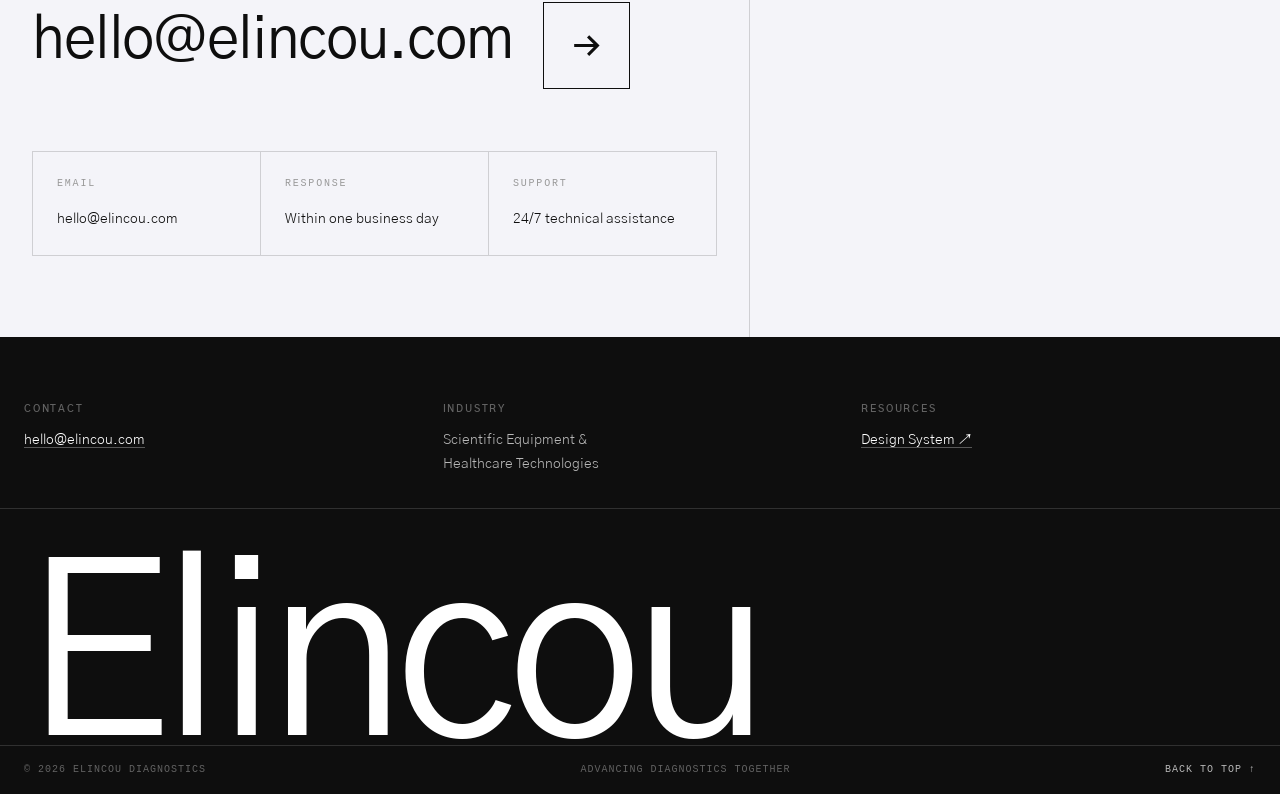
==== commit 53bf3d36: "Vision: make highlighted words green instead of blue Switch the scroll-fill highlight colour (and it" ====
--- a/index.html
+++ b/index.html
@@ -9,9 +9,9 @@
 <link rel="preconnect" href="https://fonts.googleapis.com">
 <link rel="preconnect" href="https://fonts.gstatic.com" crossorigin>
 <link href="https://fonts.googleapis.com/css2?family=Gothic+A1:wght@300;400;600&display=swap" rel="stylesheet">
-<link rel="stylesheet" href="css/tokens.css?v=17">
-<link rel="stylesheet" href="css/styles.css?v=17">
-<link rel="stylesheet" href="css/home.css?v=17">
+<link rel="stylesheet" href="css/tokens.css?v=18">
+<link rel="stylesheet" href="css/styles.css?v=18">
+<link rel="stylesheet" href="css/home.css?v=18">
 </head>
 <body class="home">
 
@@ -532,6 +532,6 @@
   </div>
 </footer>
 
-<script src="js/home.js?v=17"></script>
+<script src="js/home.js?v=18"></script>
 </body>
 </html>
--- a/css/home.css
+++ b/css/home.css
@@ -508,7 +508,7 @@
 }
 .fill__text .fw { color: #D2D1CD; transition: color 0.35s linear; }
 .fill__text .fw.on { color: var(--el-onyx); }
-.fill__text .fw--hl.on { color: var(--el-blue); }
+.fill__text .fw--hl.on { color: var(--el-emerald); }
 
 .fill__bar {
   position: relative; z-index: 1;
@@ -821,7 +821,7 @@
   }
   .fill { height: auto; }
   .fill__text .fw { color: var(--el-onyx); }
-  .fill__text .fw--hl { color: var(--el-blue); }
+  .fill__text .fw--hl { color: var(--el-emerald); }
   .fill__globe { animation: none; }
   .fill__bar i { transform: scaleX(1); }
   .hs { height: auto; }
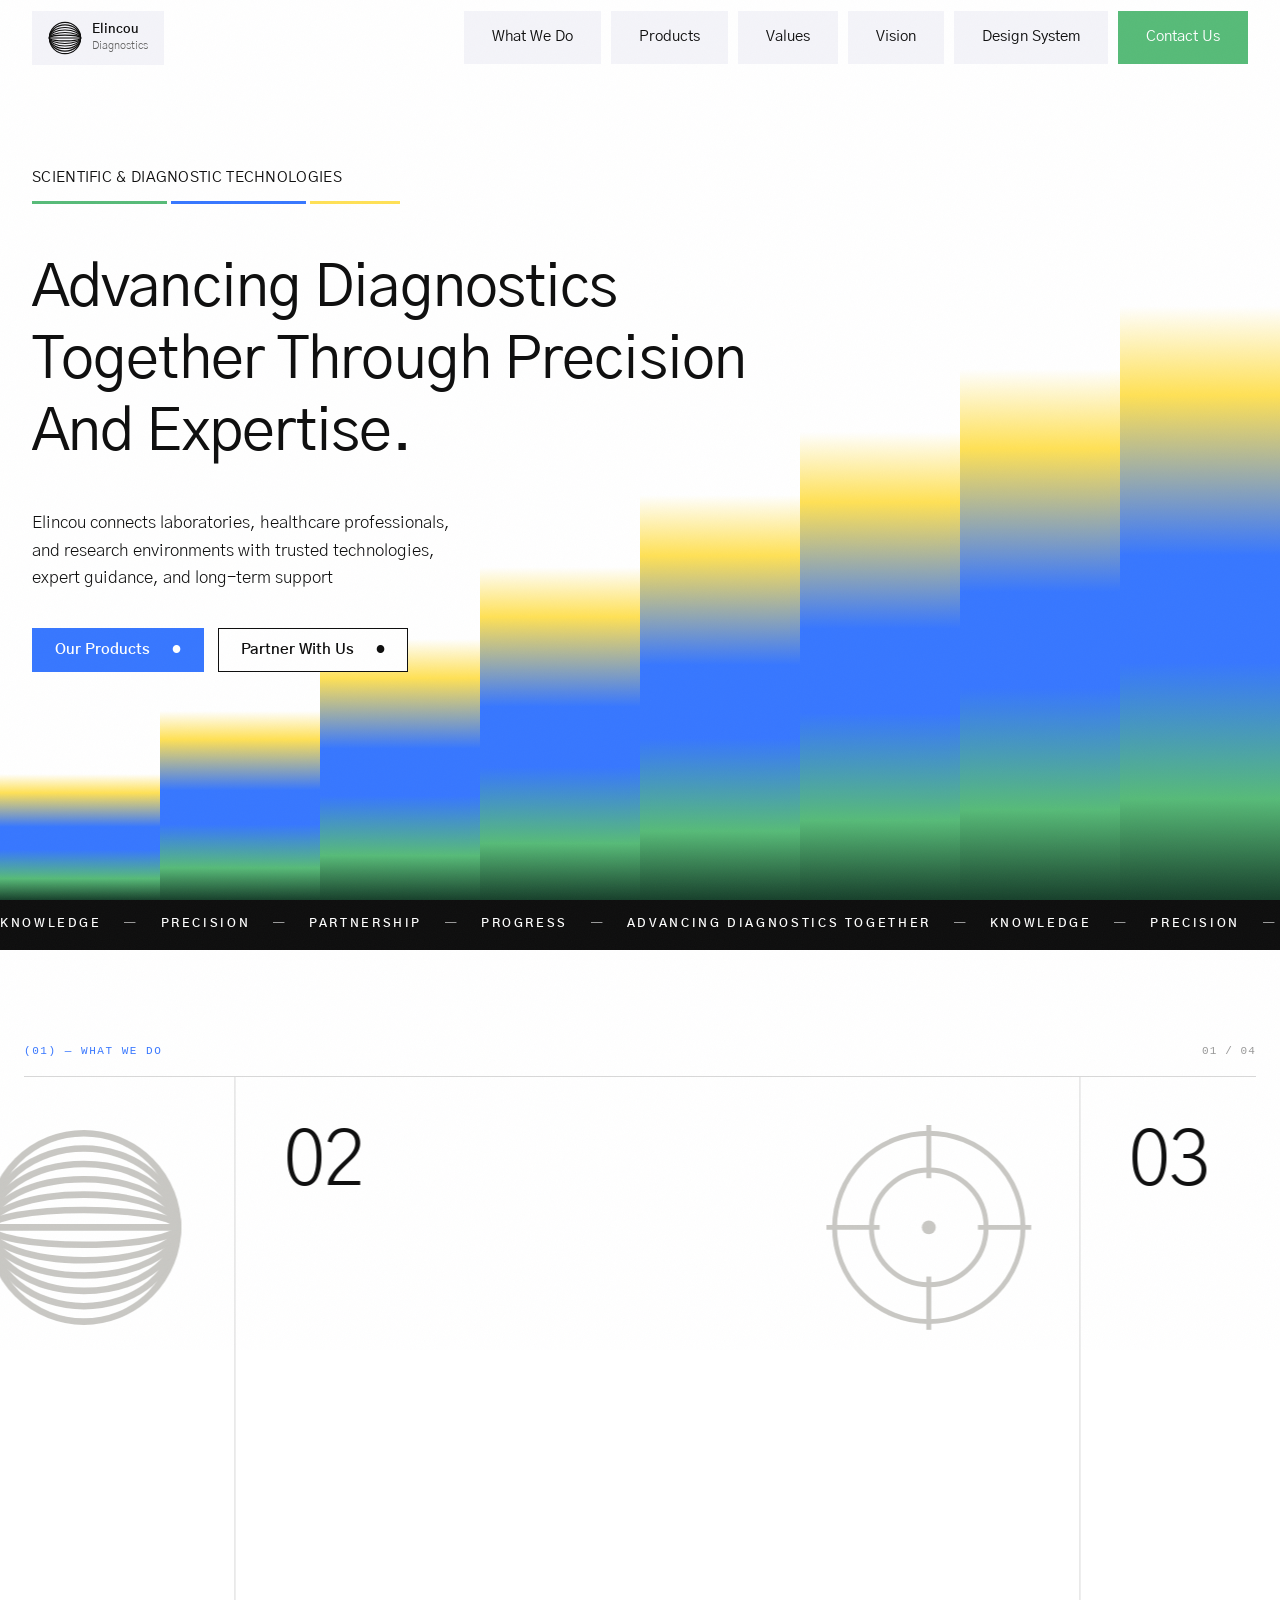
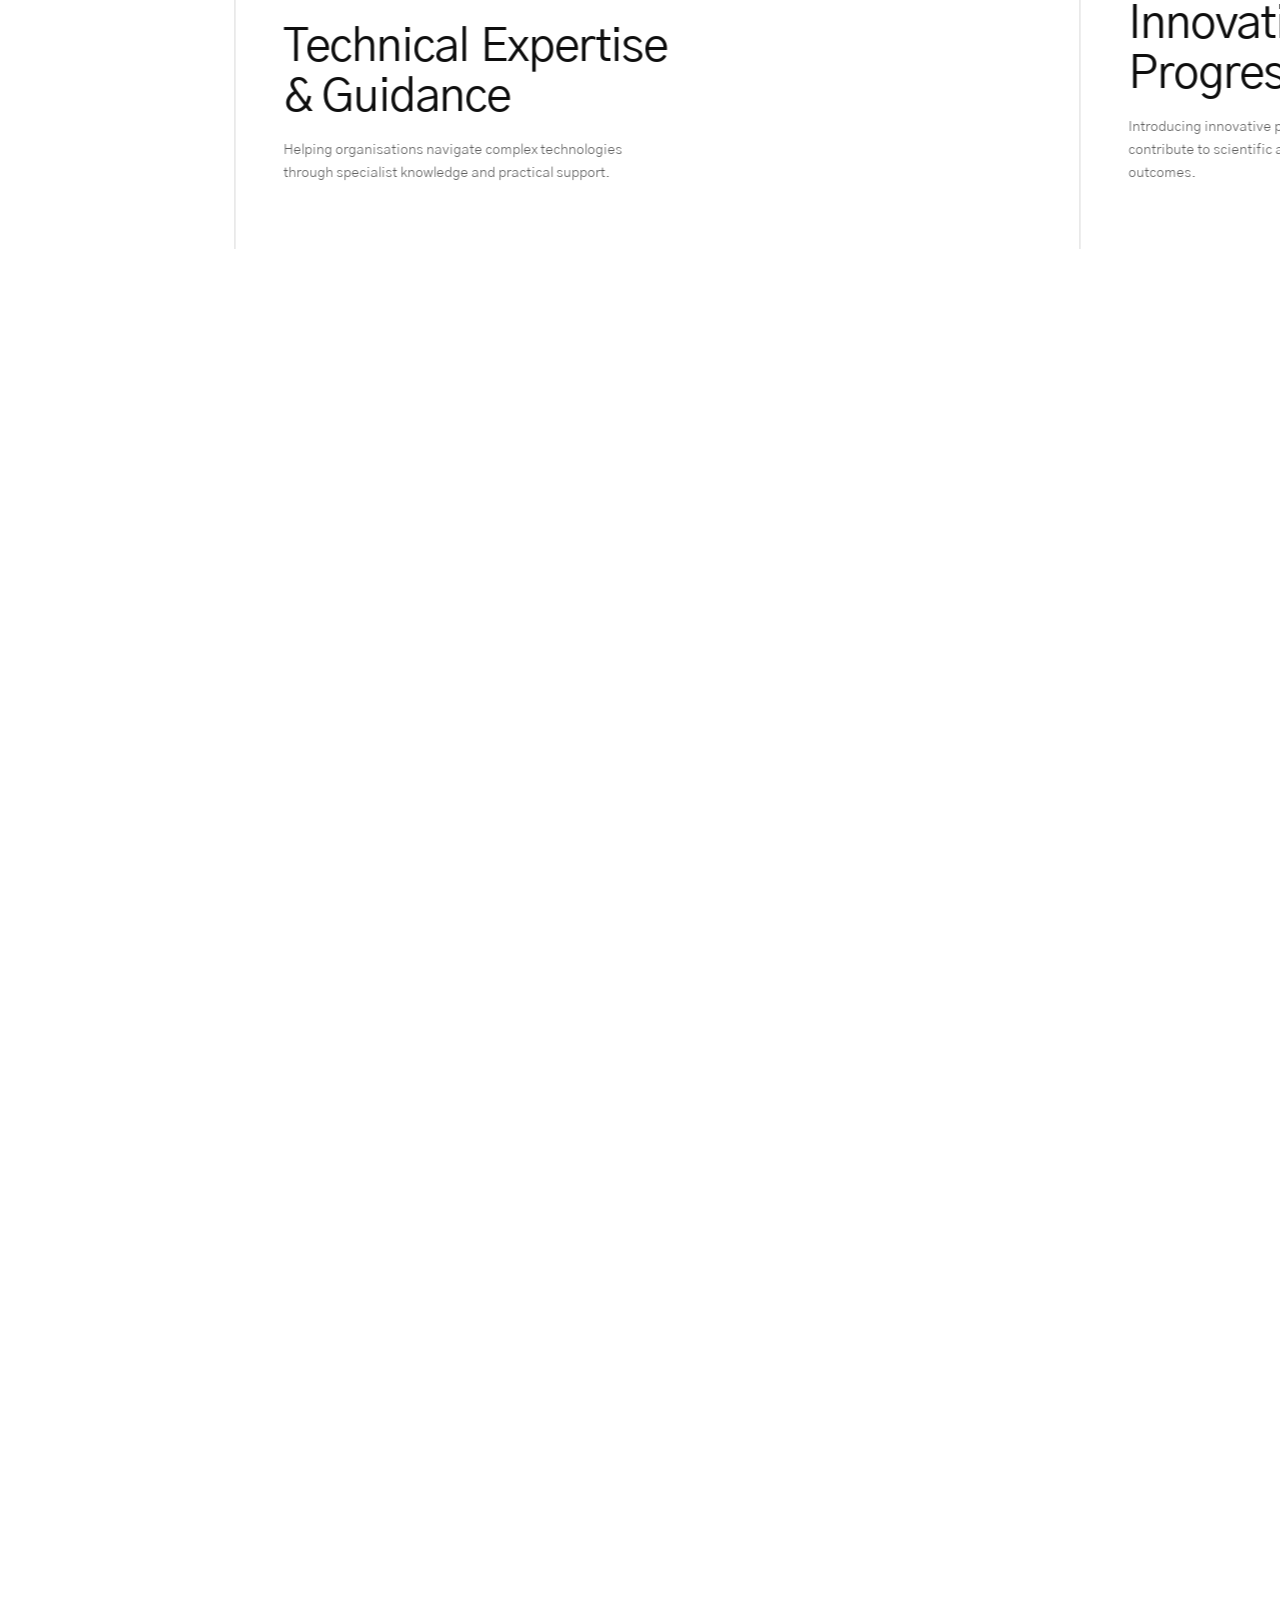
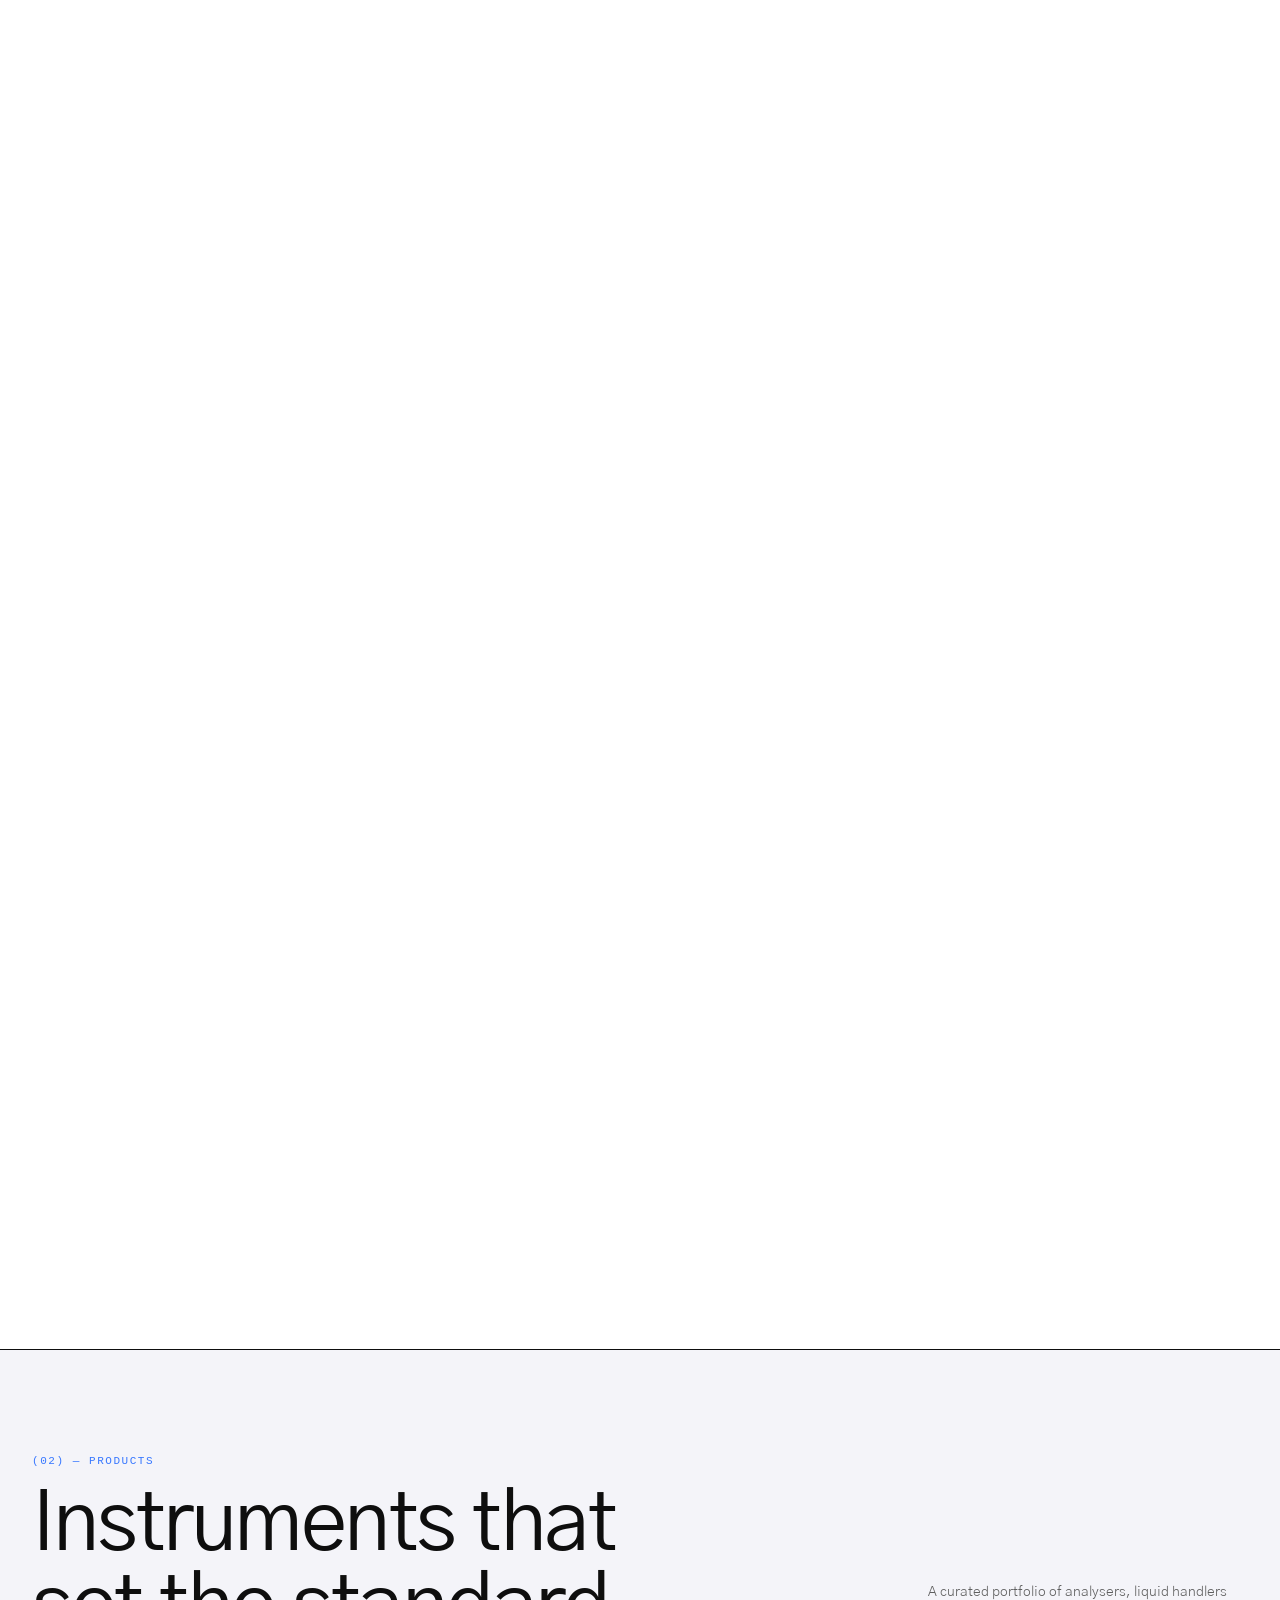
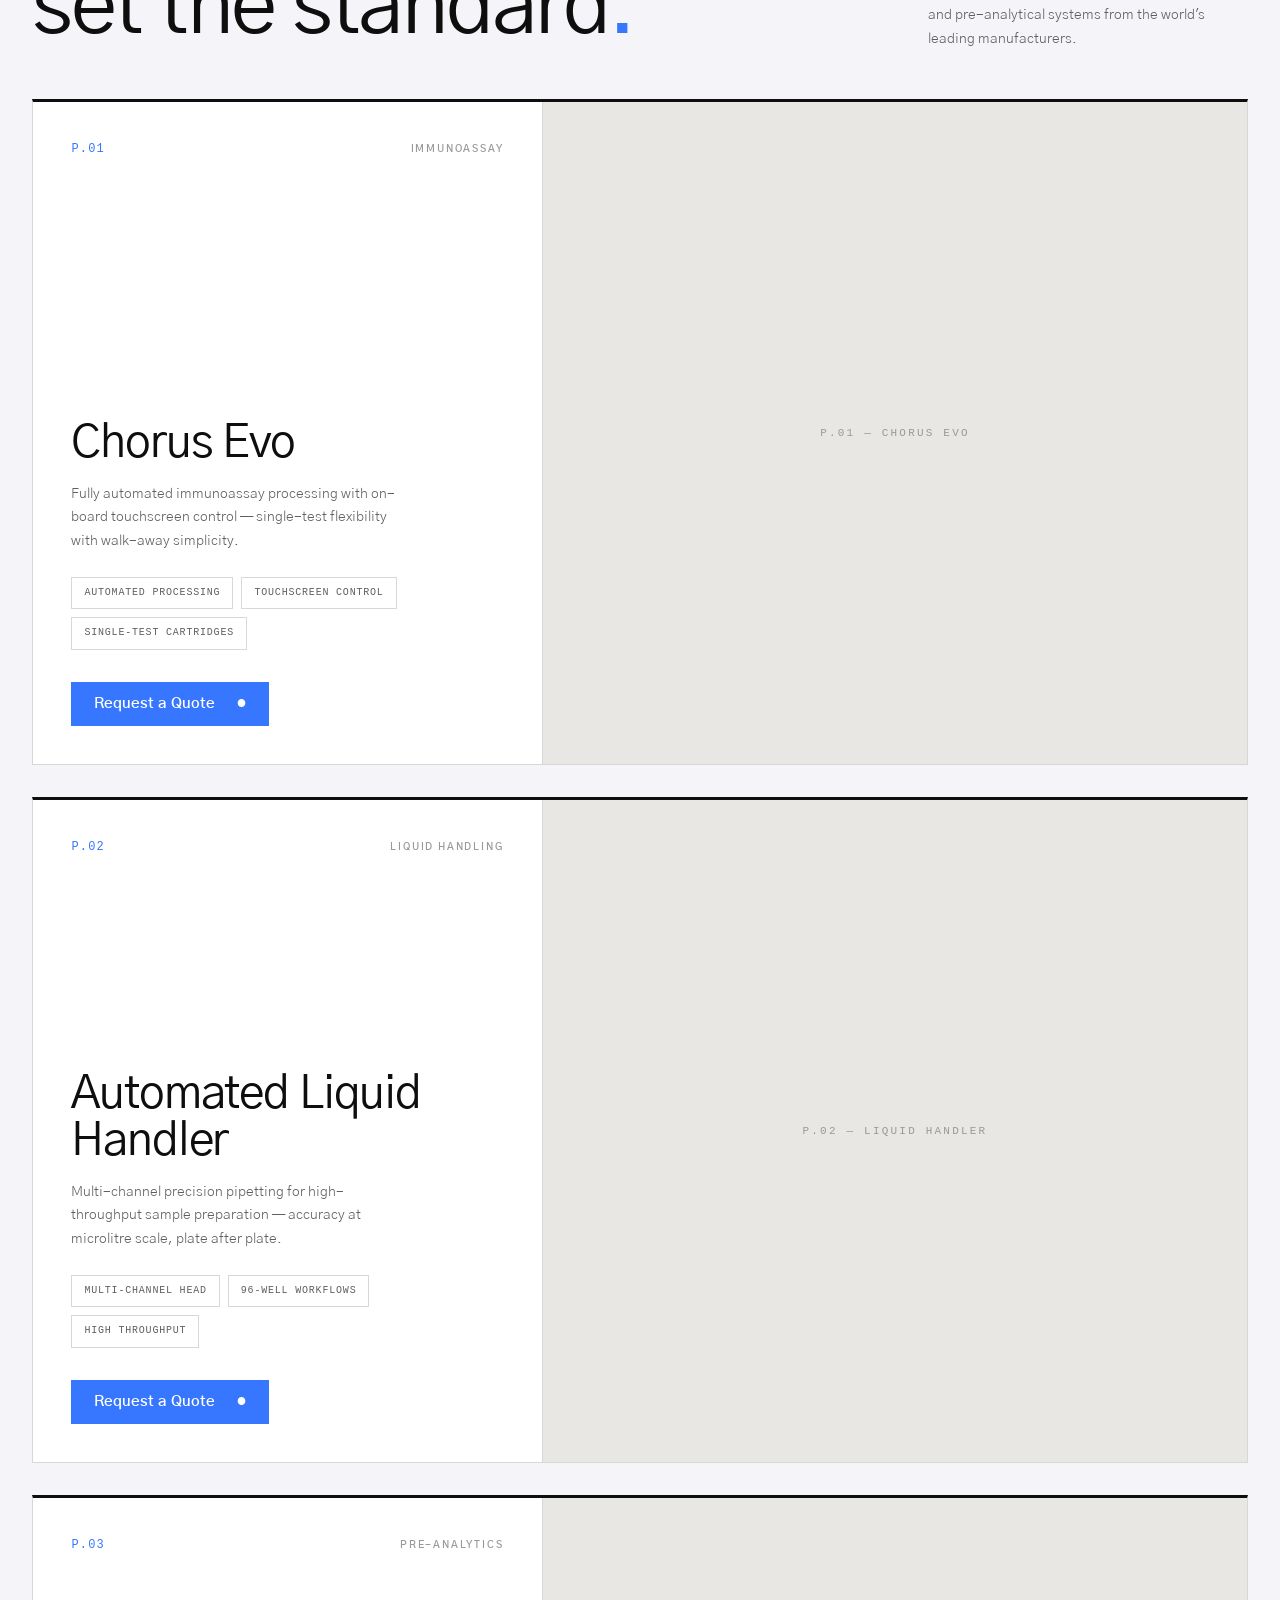
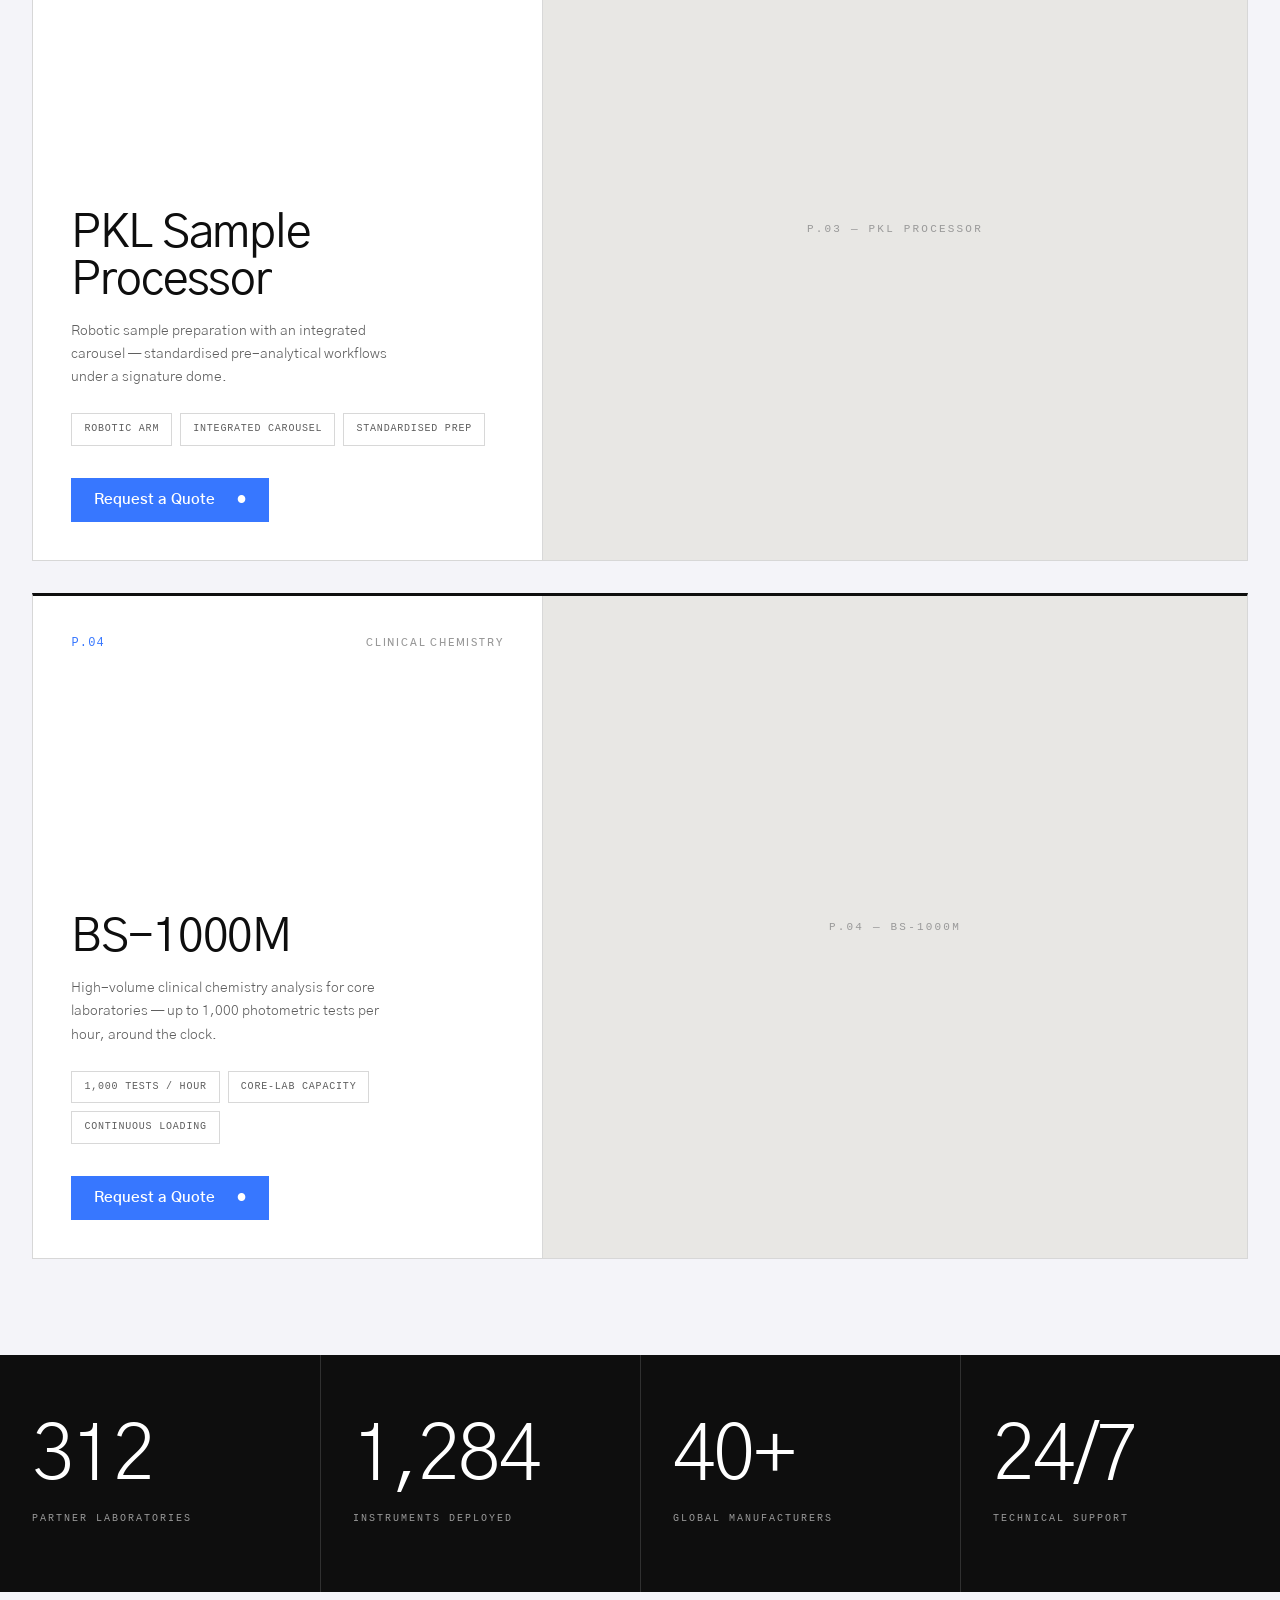
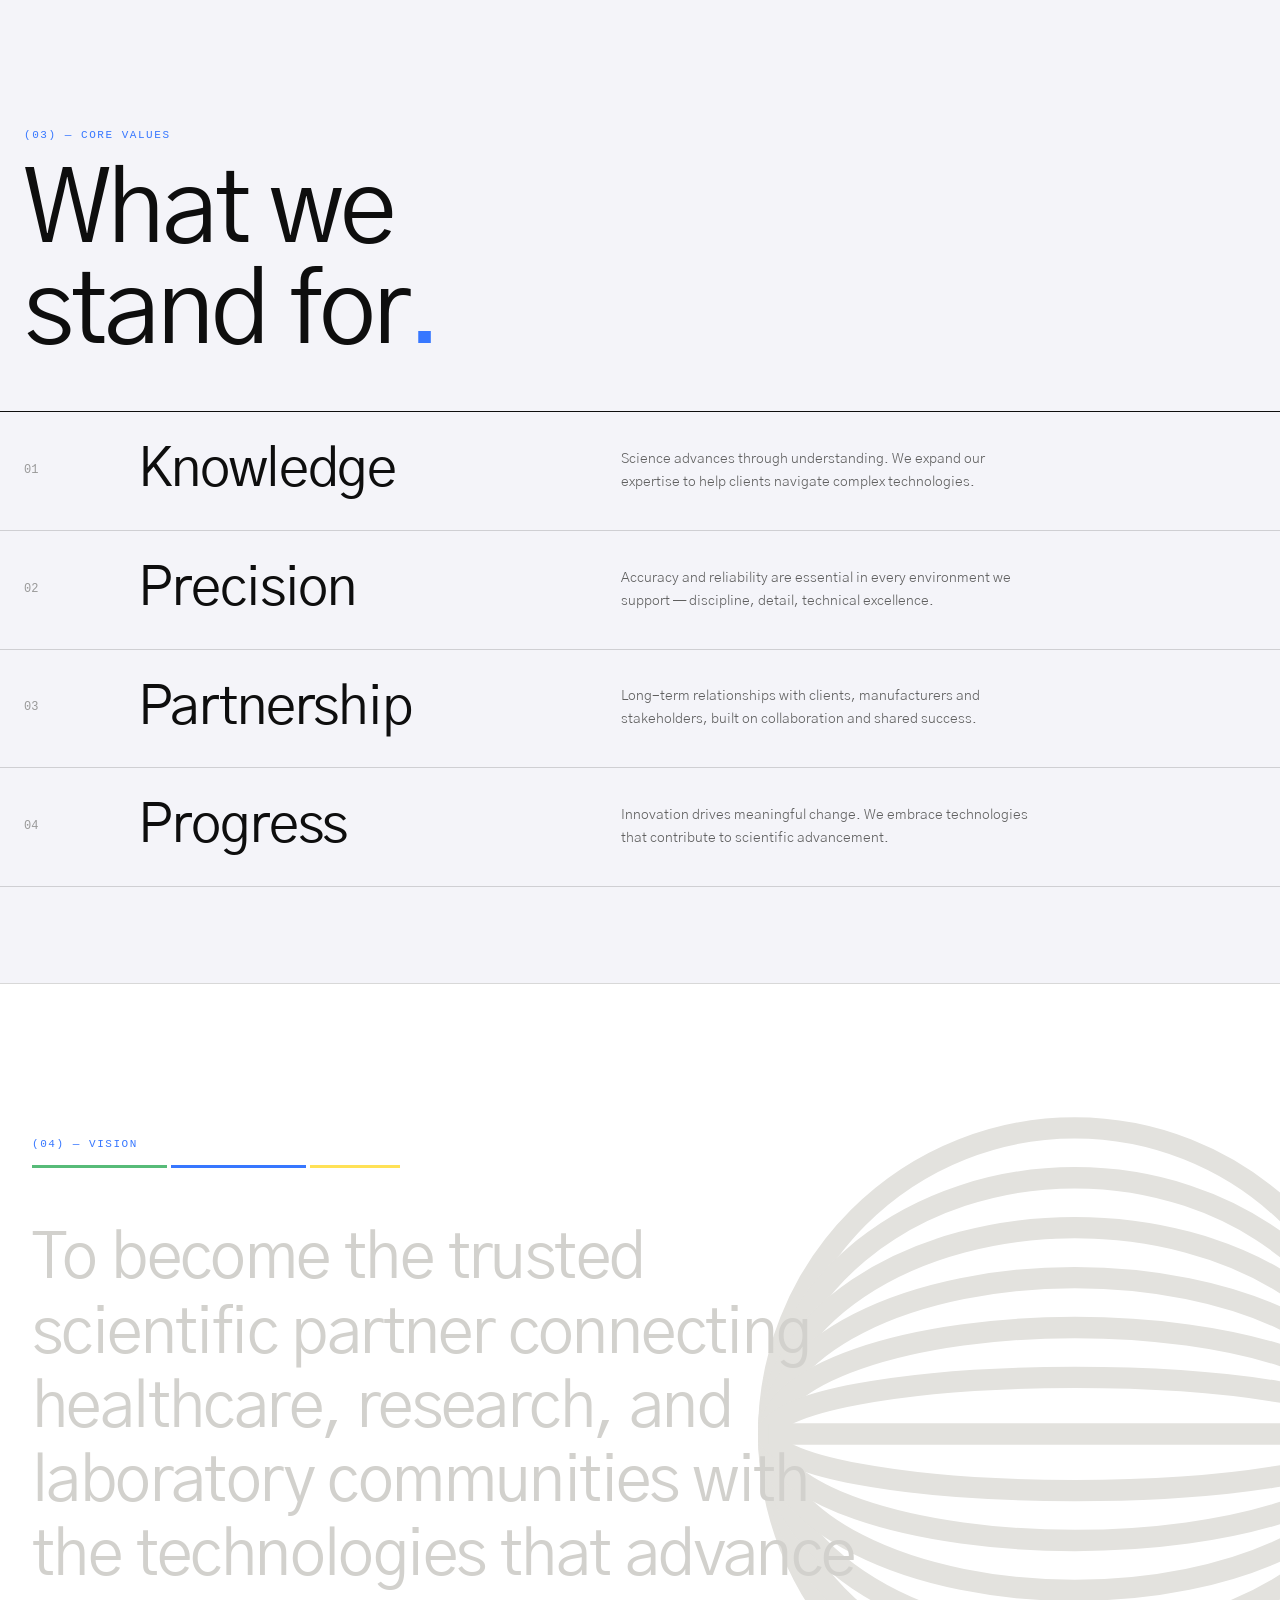
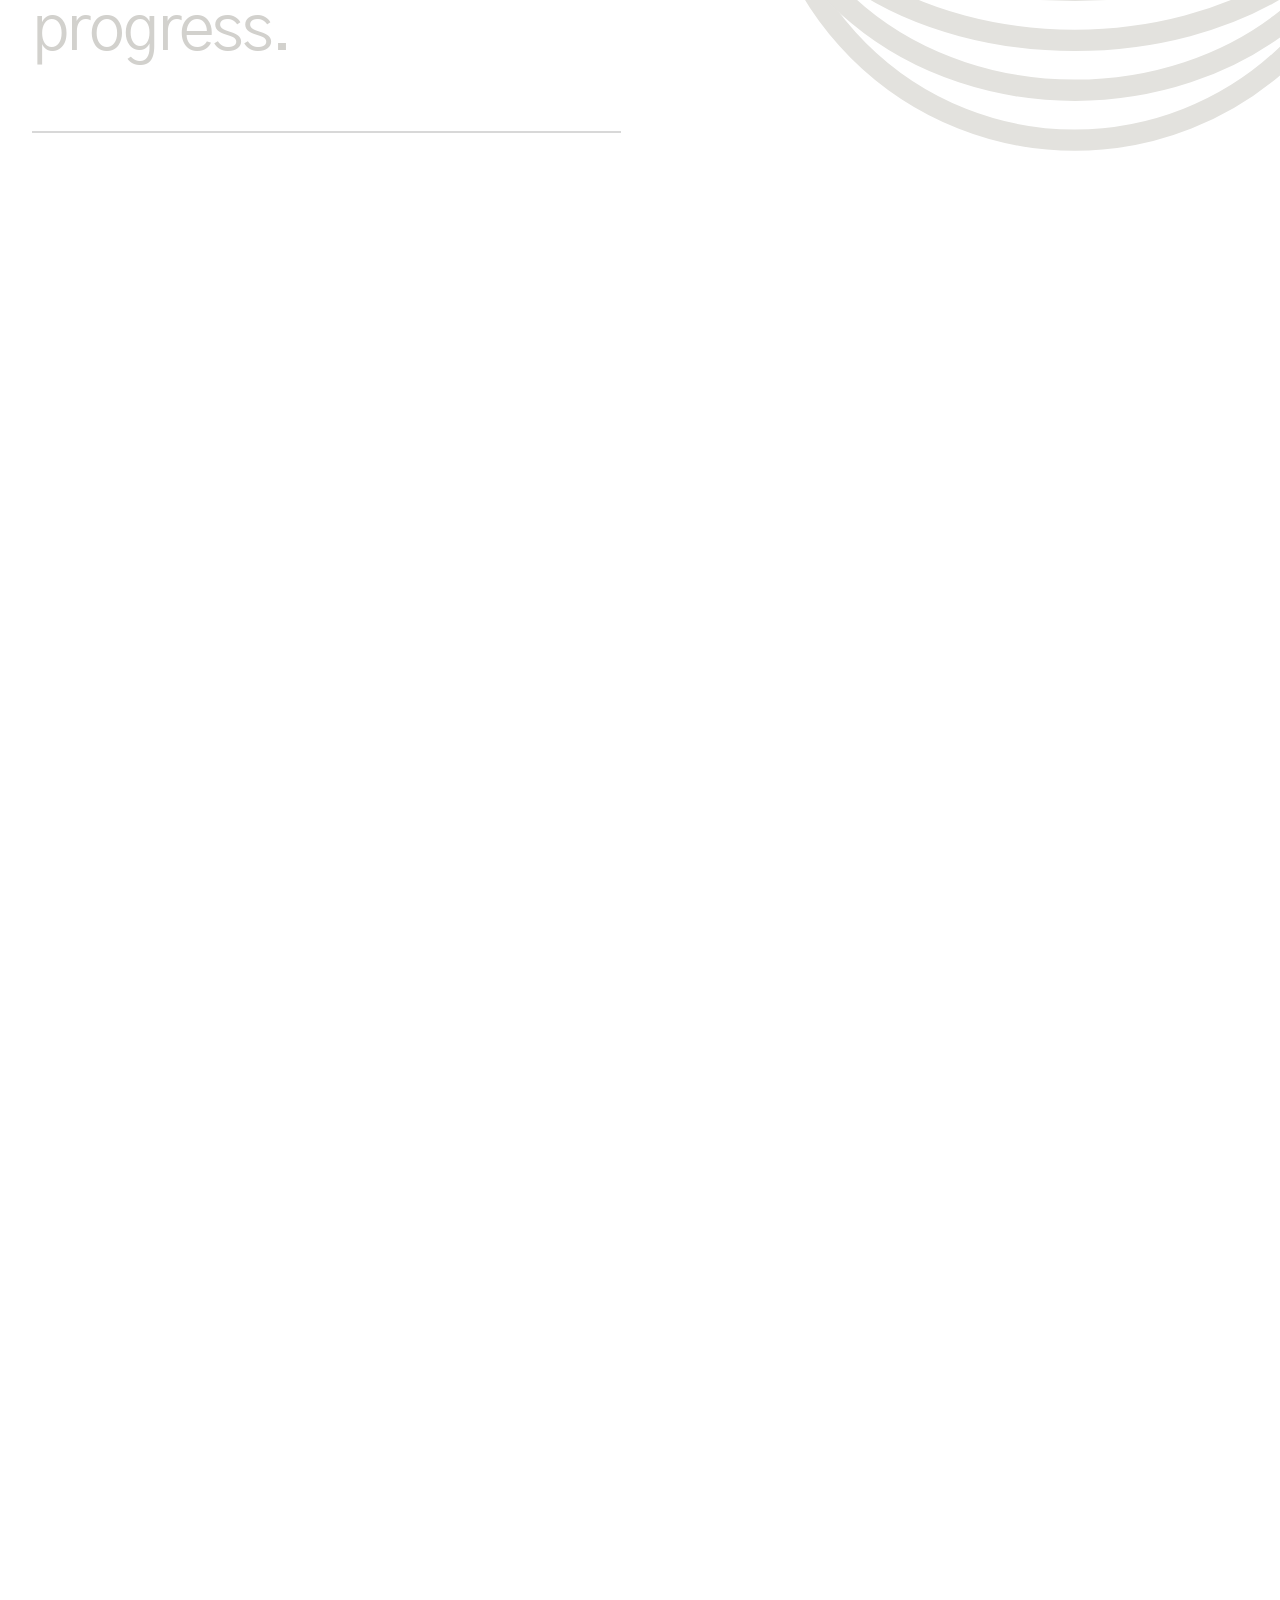
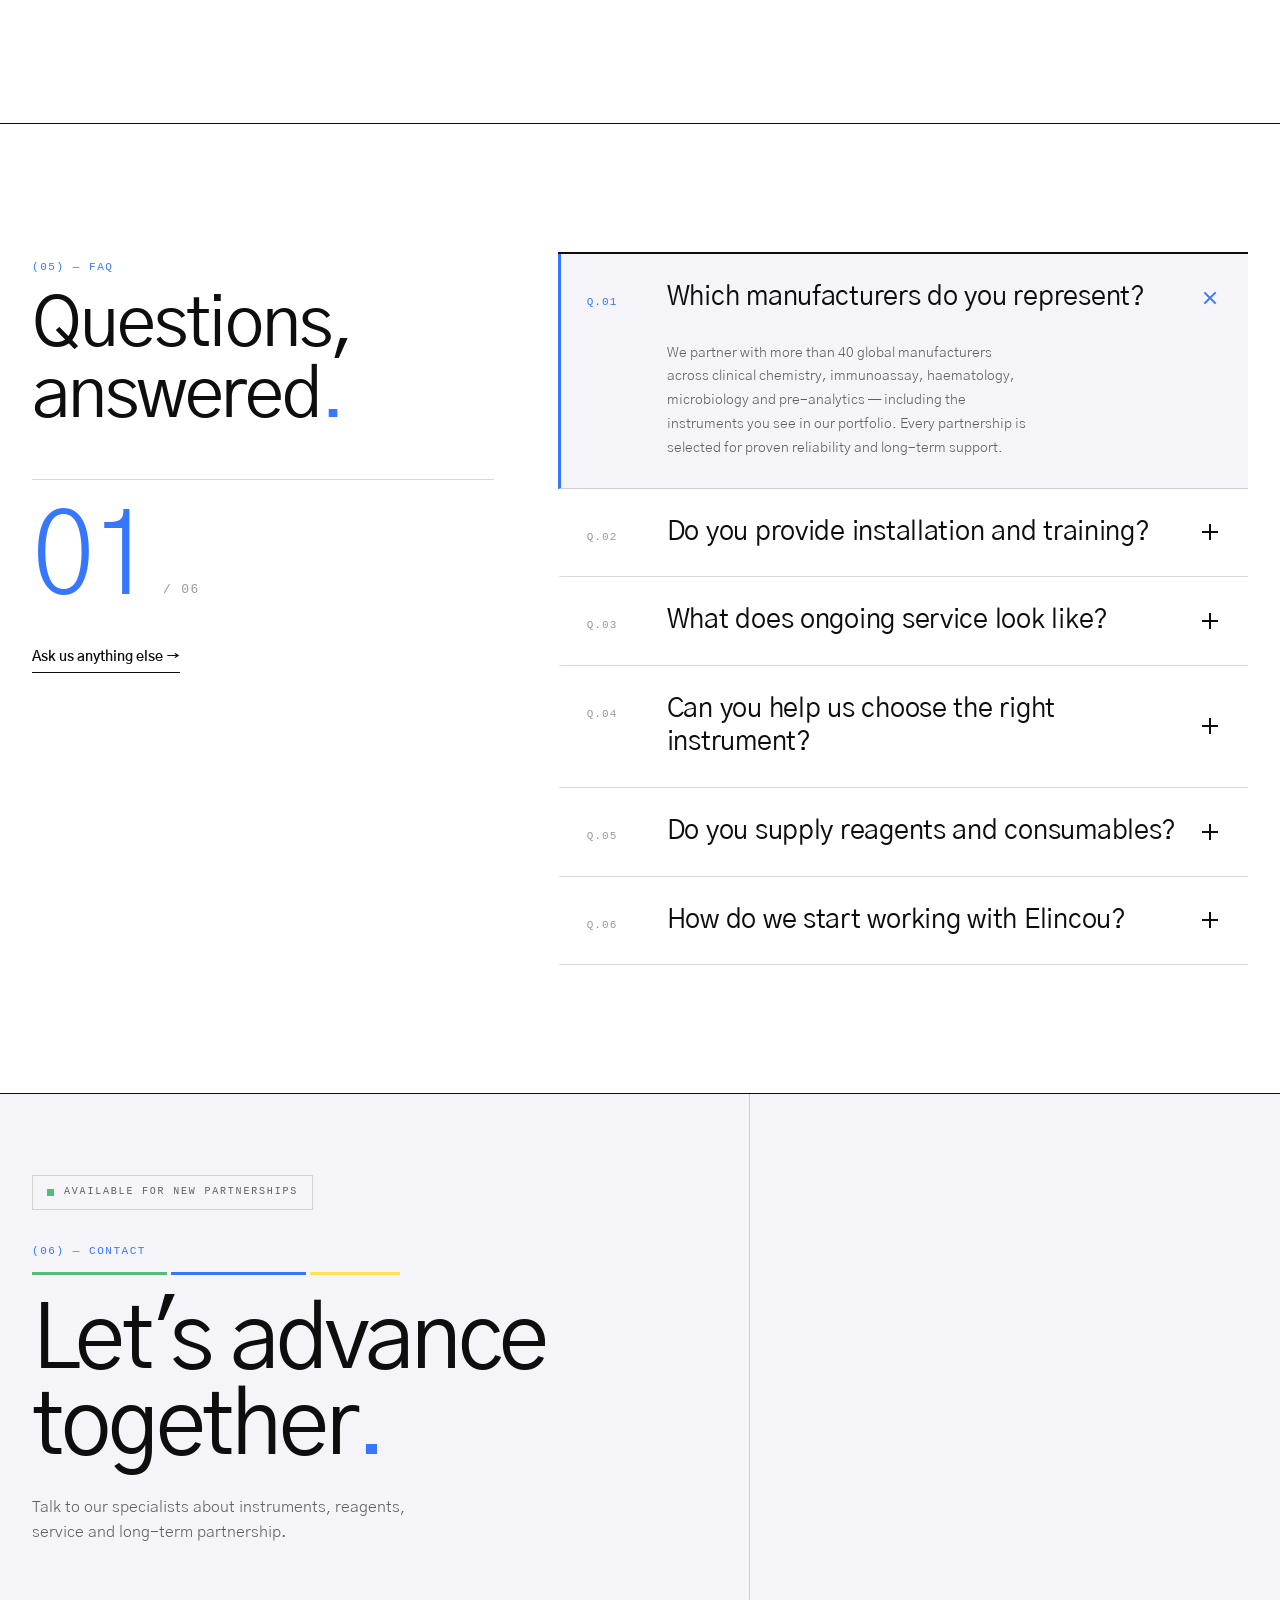
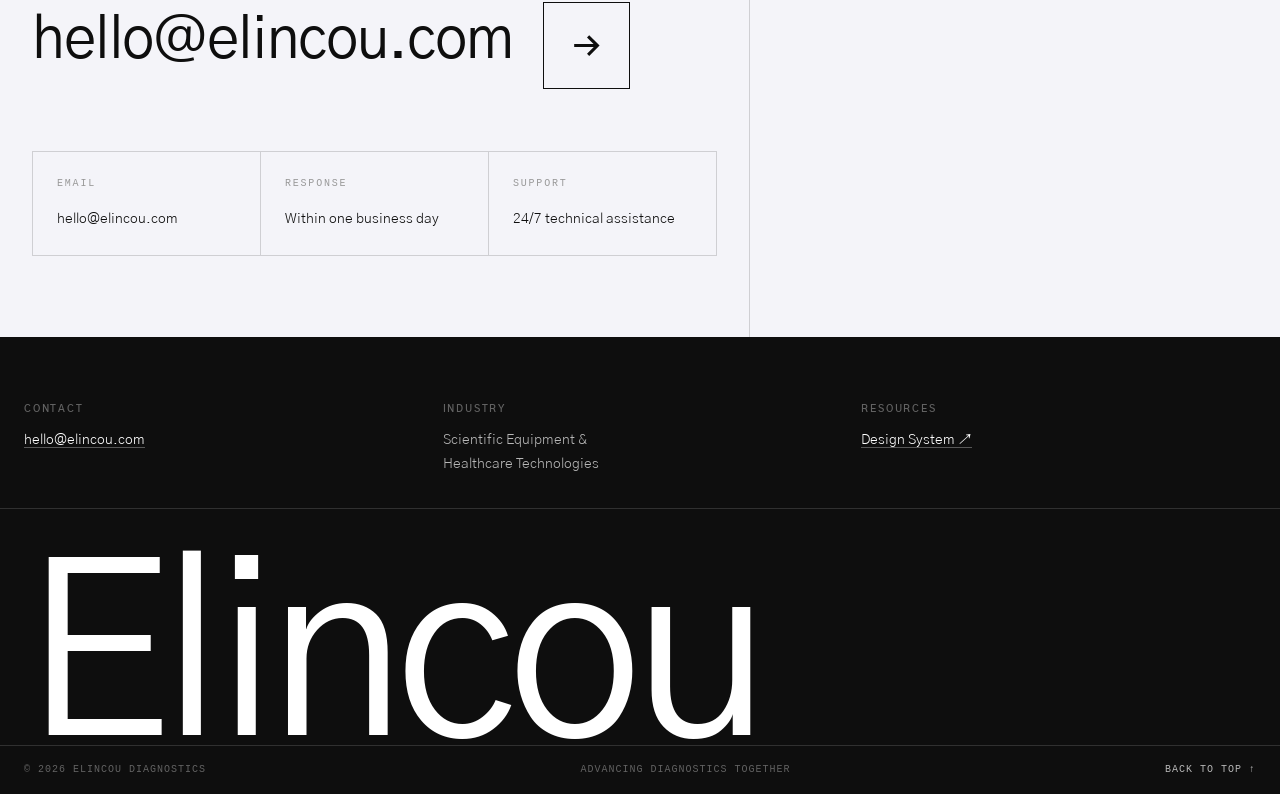
==== commit 2e4a1adb: "What We Do: Gothic numbers, green icon hover - Switch the panel index numbers from the mono font to " ====
--- a/index.html
+++ b/index.html
@@ -9,9 +9,9 @@
 <link rel="preconnect" href="https://fonts.googleapis.com">
 <link rel="preconnect" href="https://fonts.gstatic.com" crossorigin>
 <link href="https://fonts.googleapis.com/css2?family=Gothic+A1:wght@300;400;600&display=swap" rel="stylesheet">
-<link rel="stylesheet" href="css/tokens.css?v=18">
-<link rel="stylesheet" href="css/styles.css?v=18">
-<link rel="stylesheet" href="css/home.css?v=18">
+<link rel="stylesheet" href="css/tokens.css?v=19">
+<link rel="stylesheet" href="css/styles.css?v=19">
+<link rel="stylesheet" href="css/home.css?v=19">
 </head>
 <body class="home">
 
@@ -532,6 +532,6 @@
   </div>
 </footer>
 
-<script src="js/home.js?v=18"></script>
+<script src="js/home.js?v=19"></script>
 </body>
 </html>
--- a/css/home.css
+++ b/css/home.css
@@ -273,12 +273,12 @@
   margin-bottom: auto;
 }
 .hs__idx {
-  font-family: var(--el-font-mono);
-  font-size: clamp(3rem, 6vw, 5.5rem); font-weight: 300;
-  line-height: 1; color: var(--el-text);
+  font-family: var(--el-font-family);
+  font-size: clamp(3rem, 6vw, 5.5rem); font-weight: var(--el-weight-light);
+  line-height: 1; letter-spacing: -0.02em; color: var(--el-text);
 }
 .hs__art { width: clamp(120px, 16vw, 220px); height: auto; color: #C9C8C4; }
-.hs__panel:hover .hs__art { color: var(--el-blue); transition: color 0.5s var(--exp); }
+.hs__panel:hover .hs__art { color: var(--el-emerald); transition: color 0.5s var(--exp); }
 .hs__panel h3 {
   font-size: clamp(1.9rem, 3.6vw, 3.2rem);
   font-weight: var(--el-weight-regular);
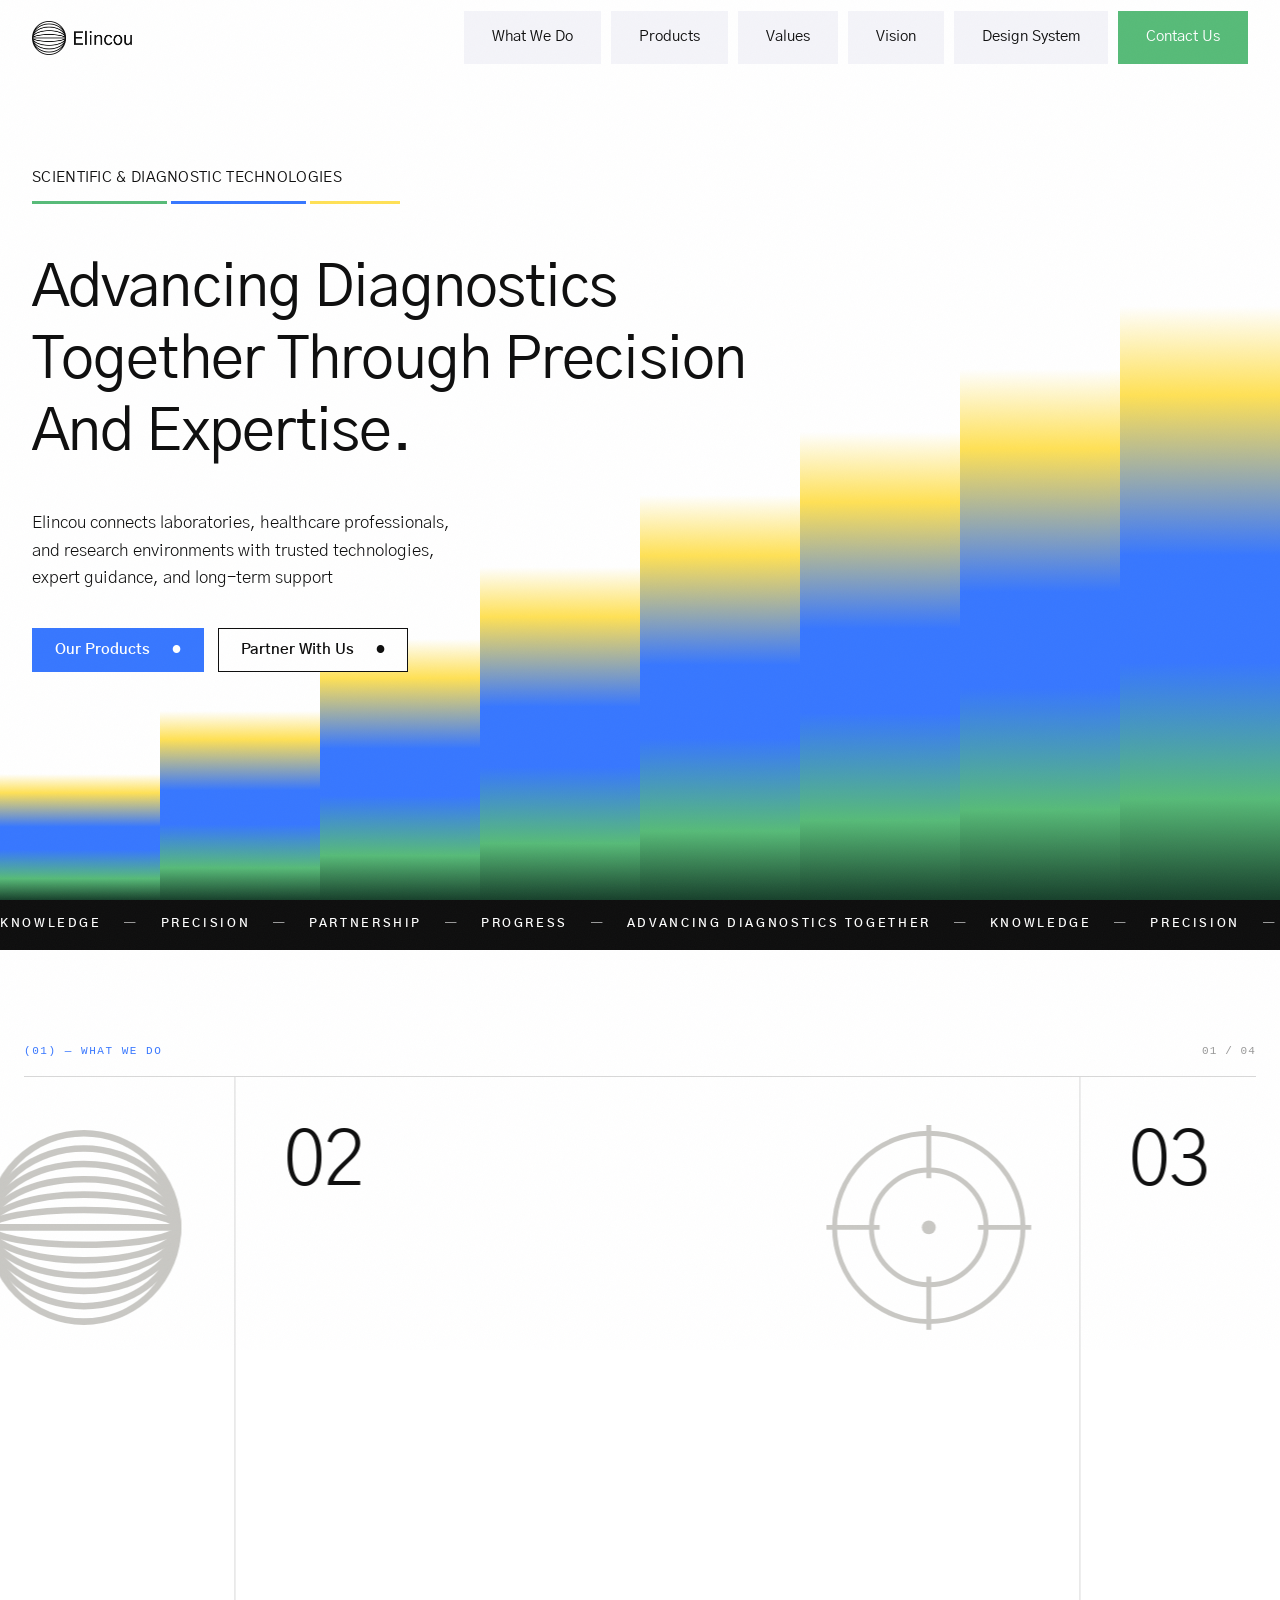
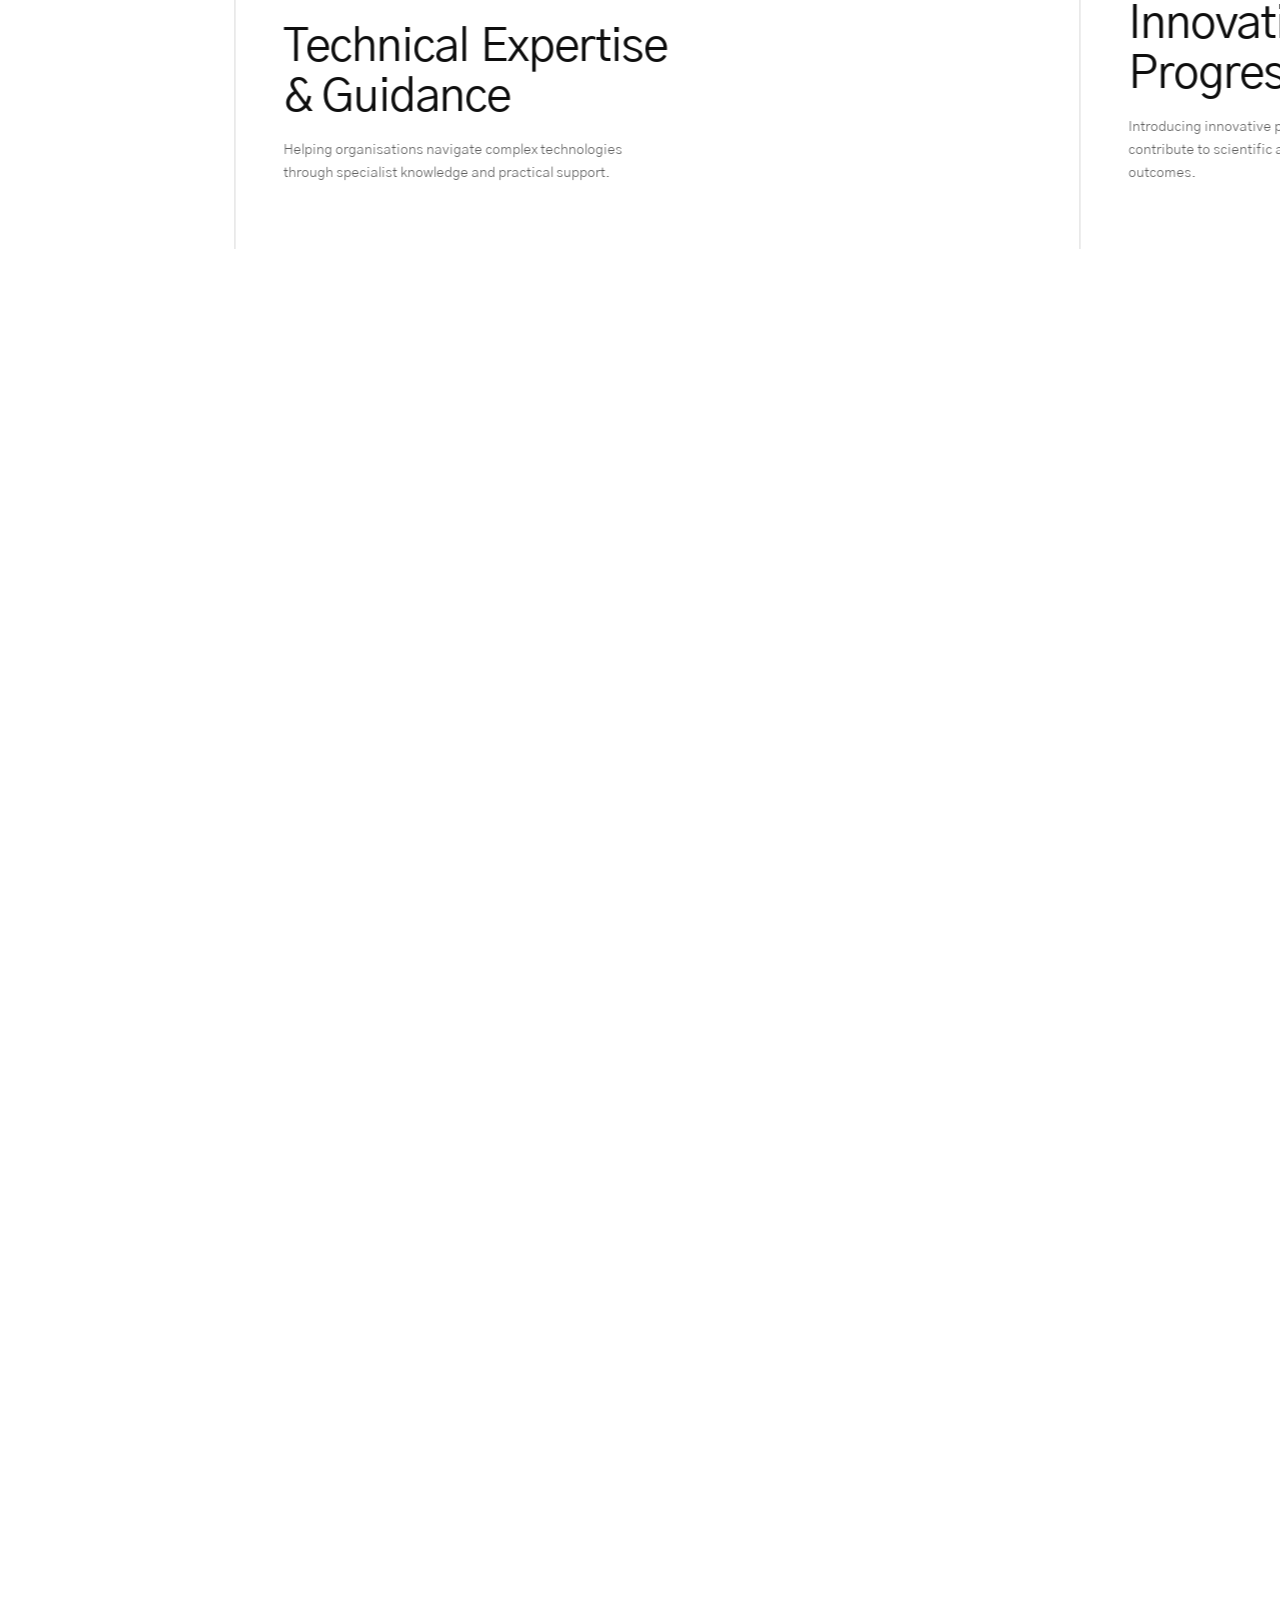
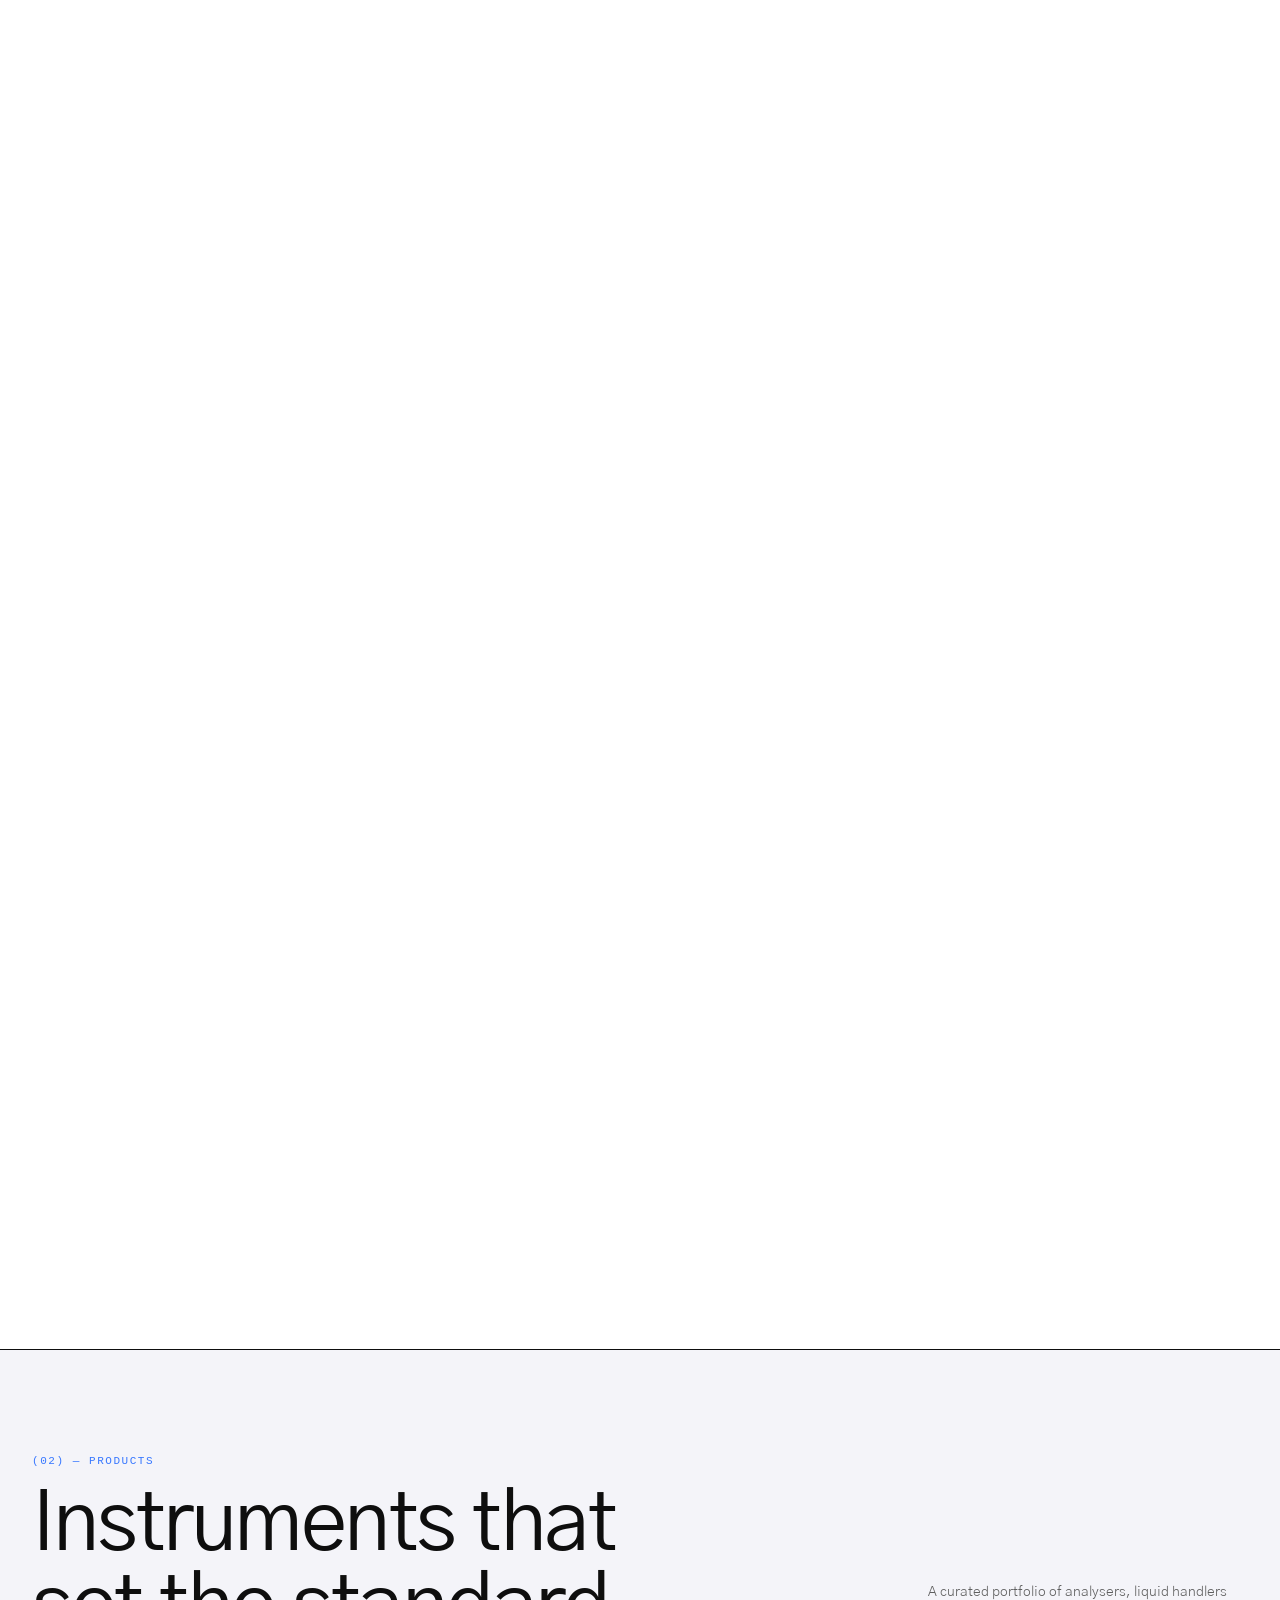
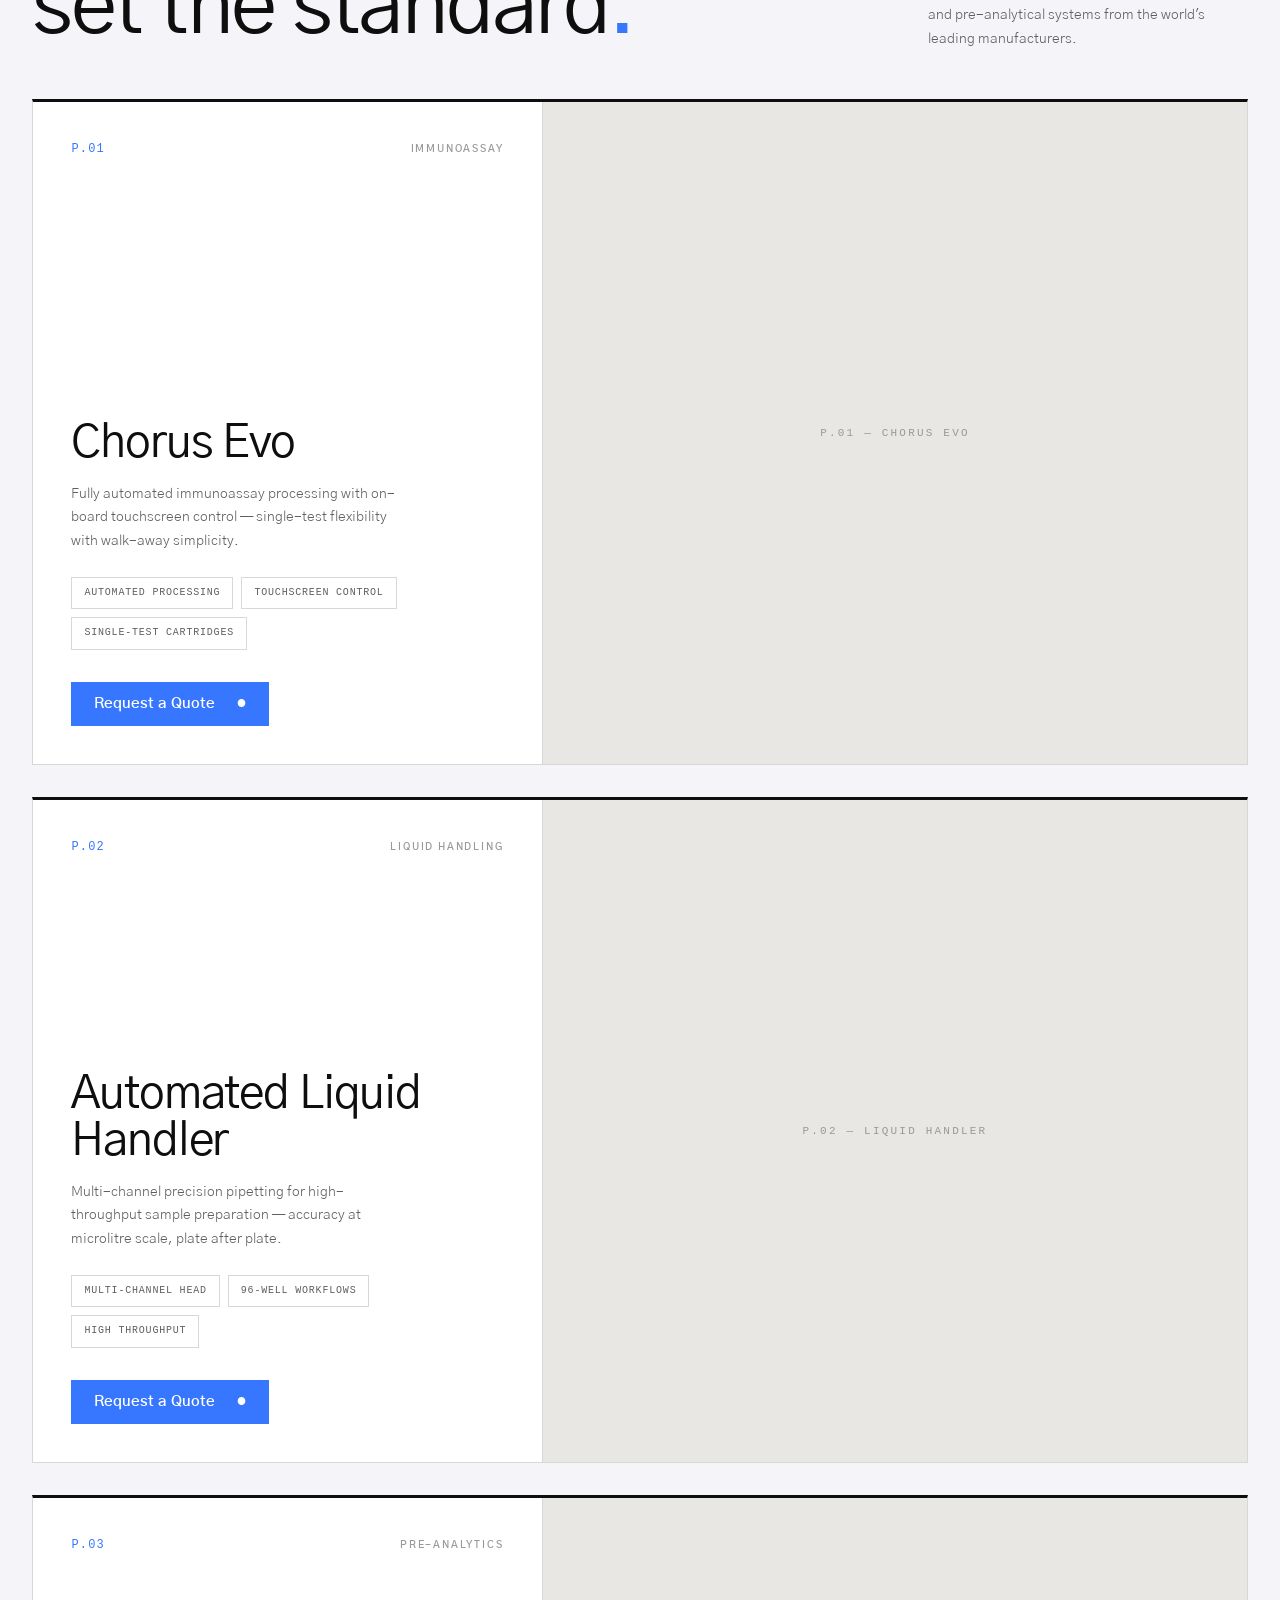
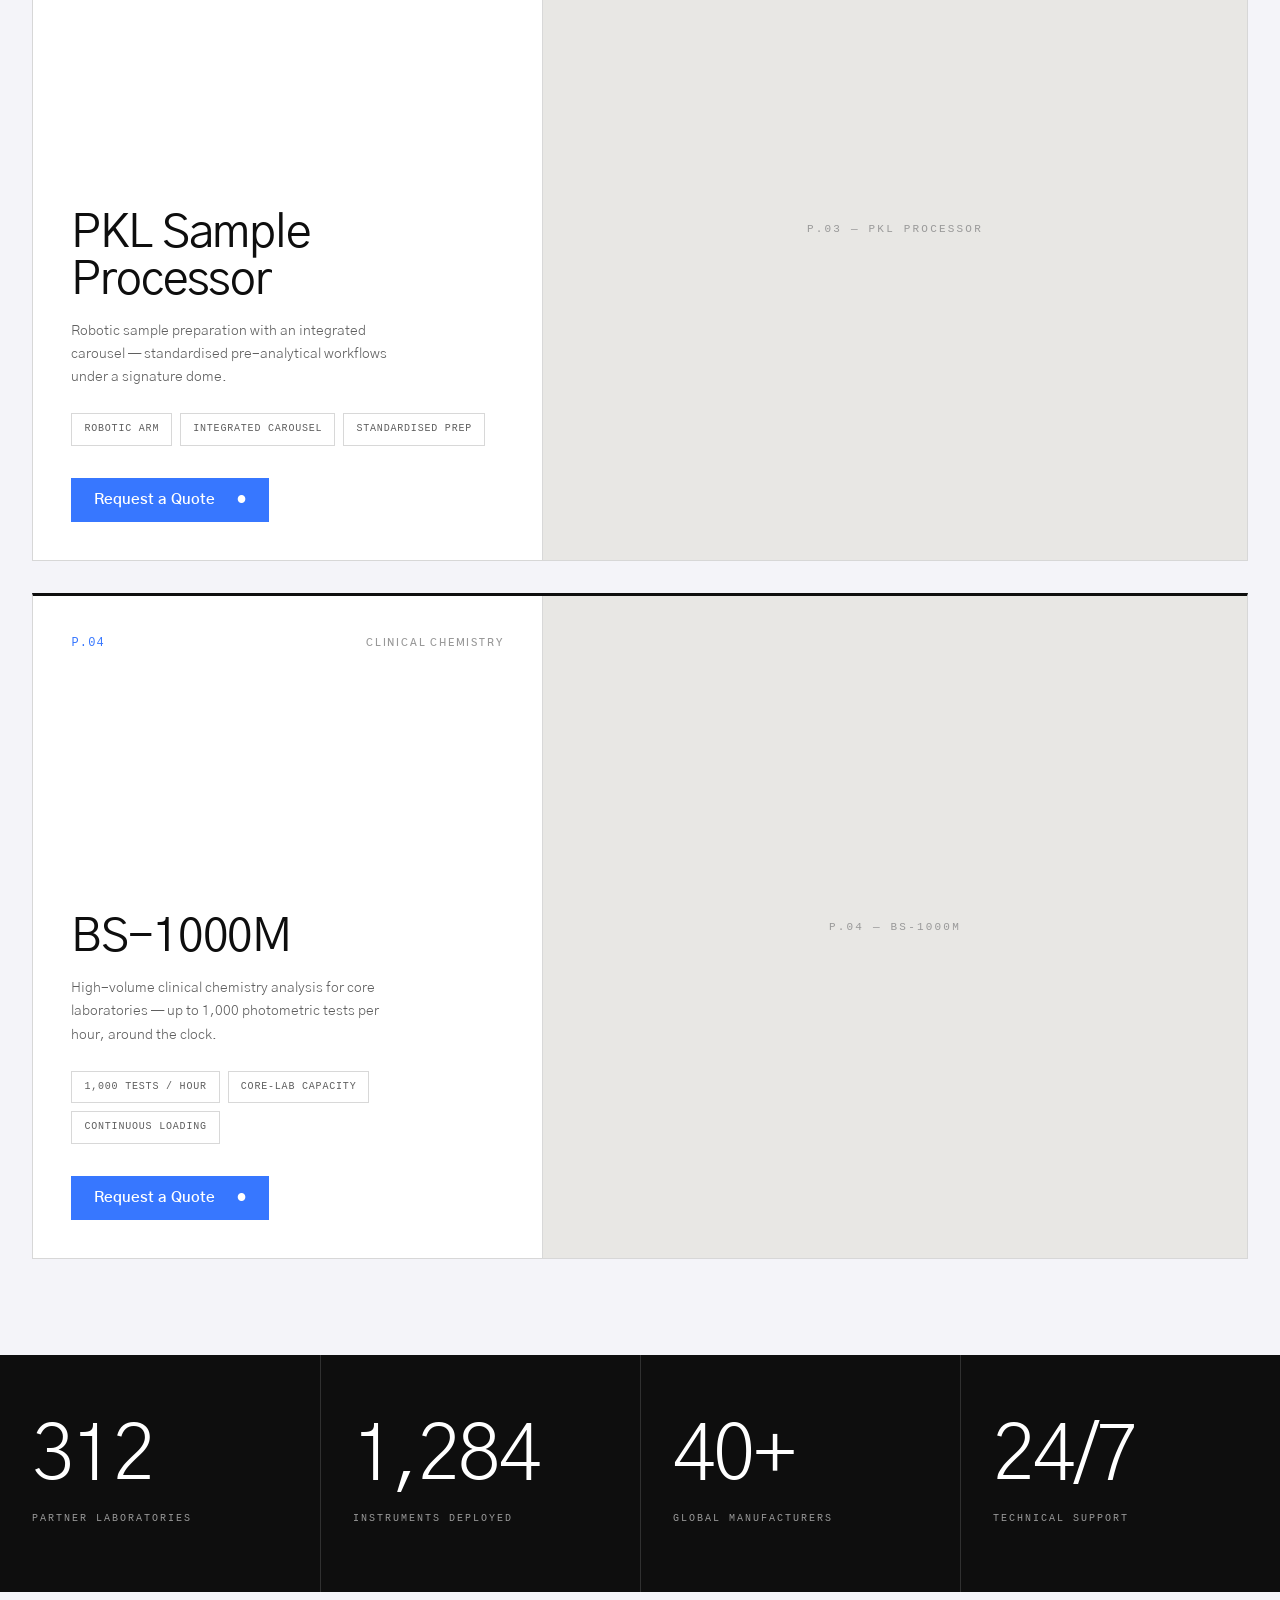
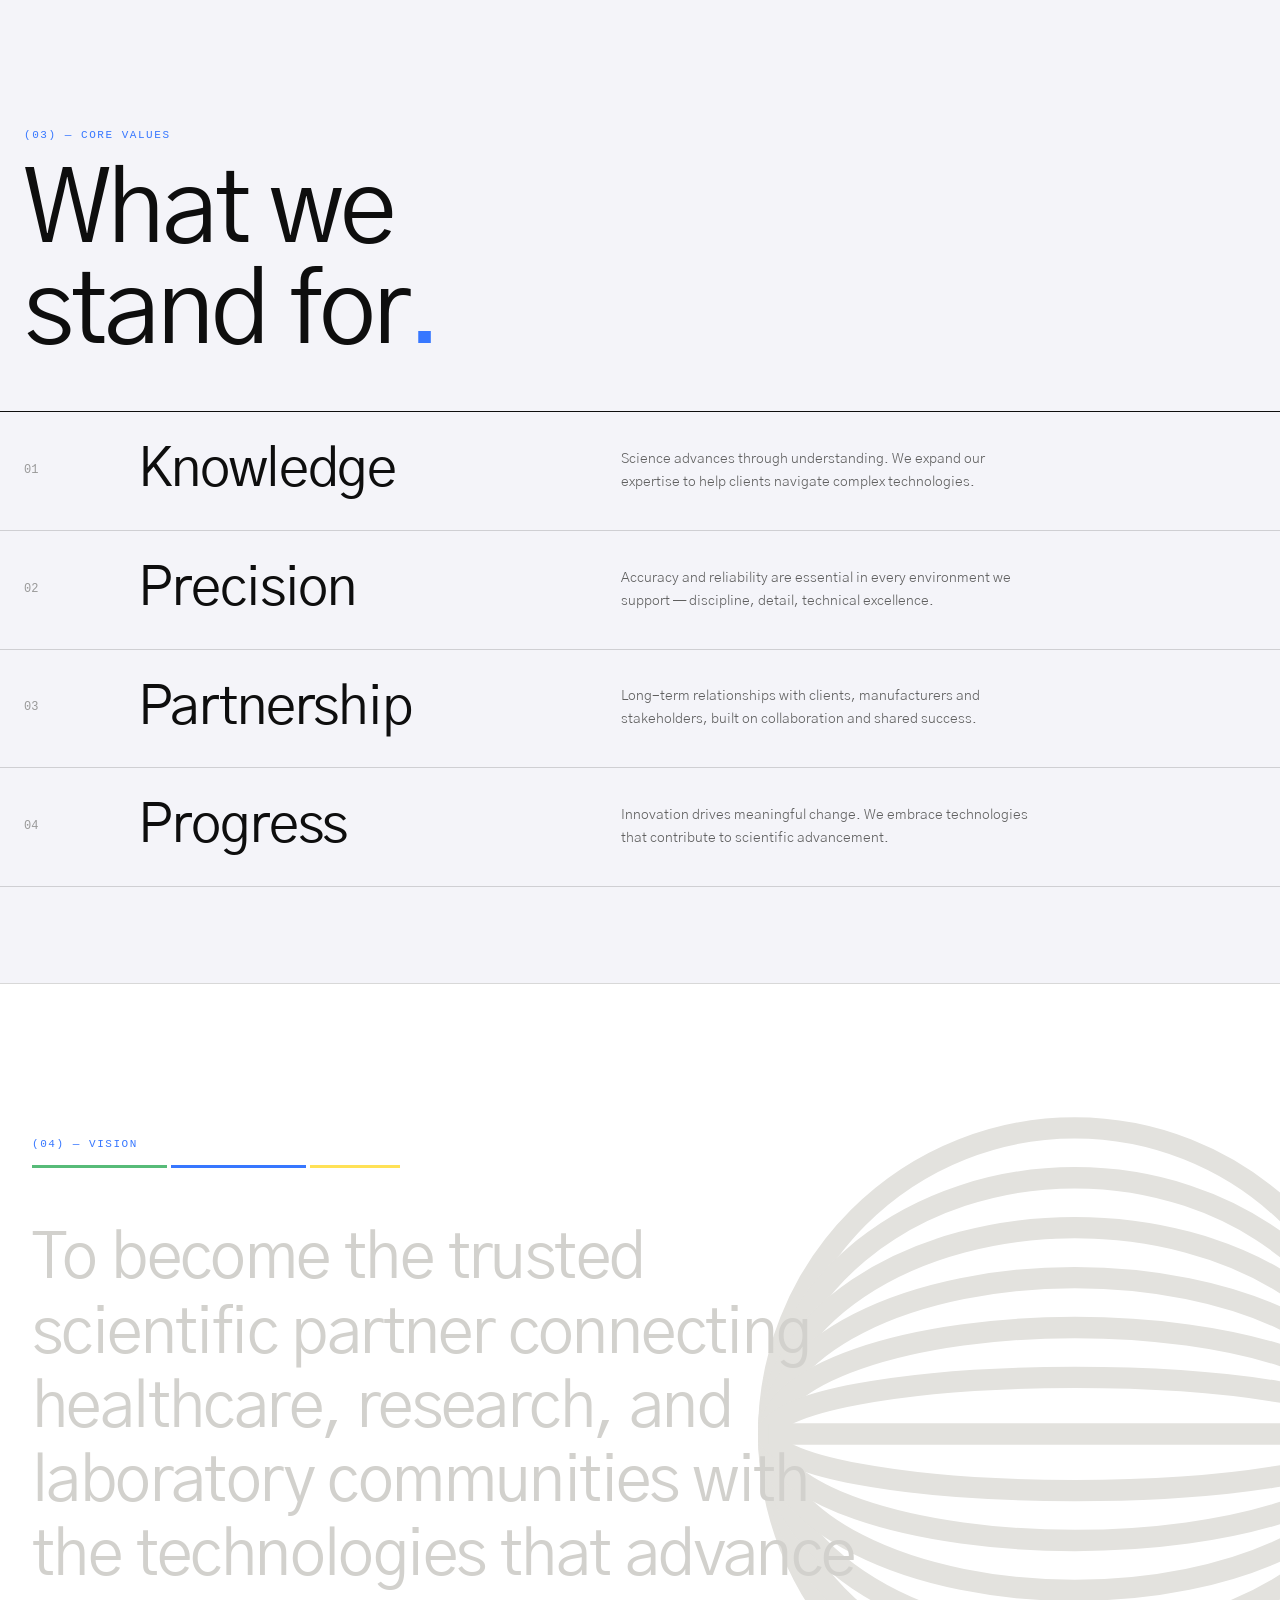
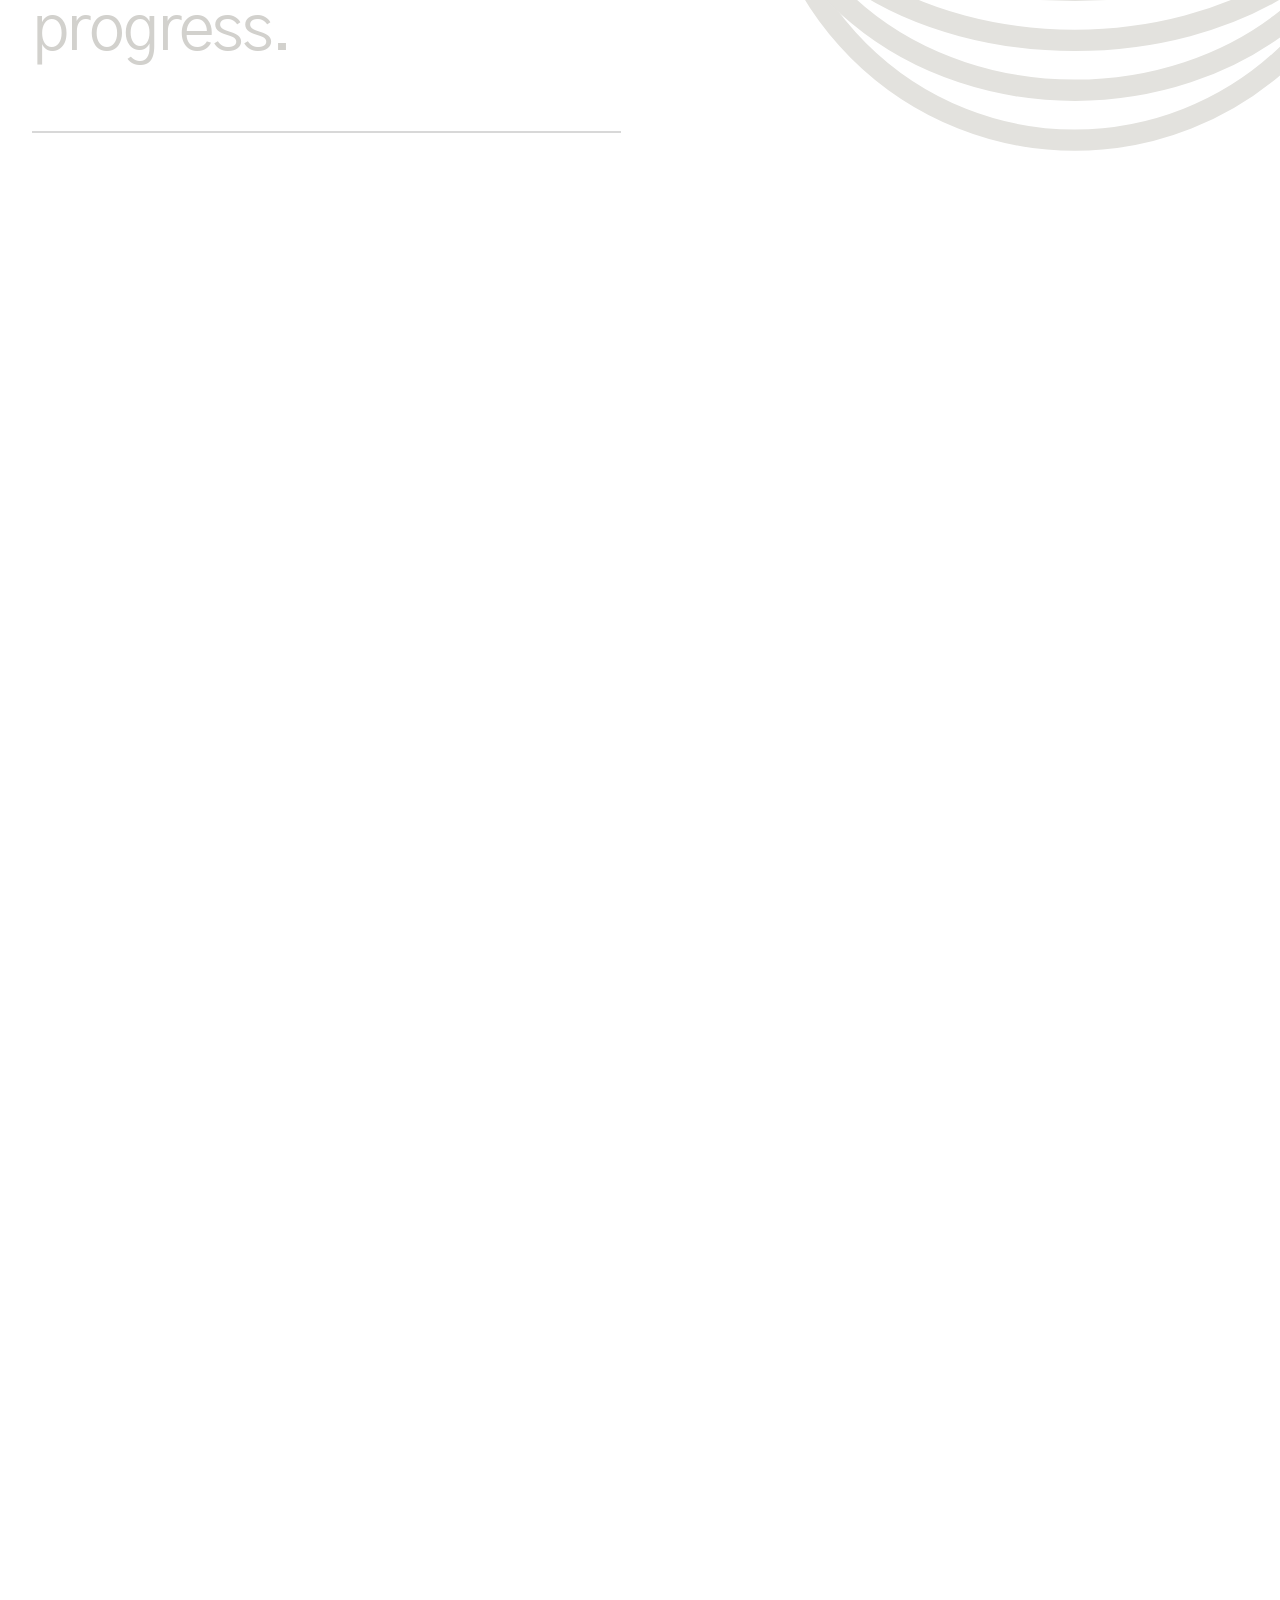
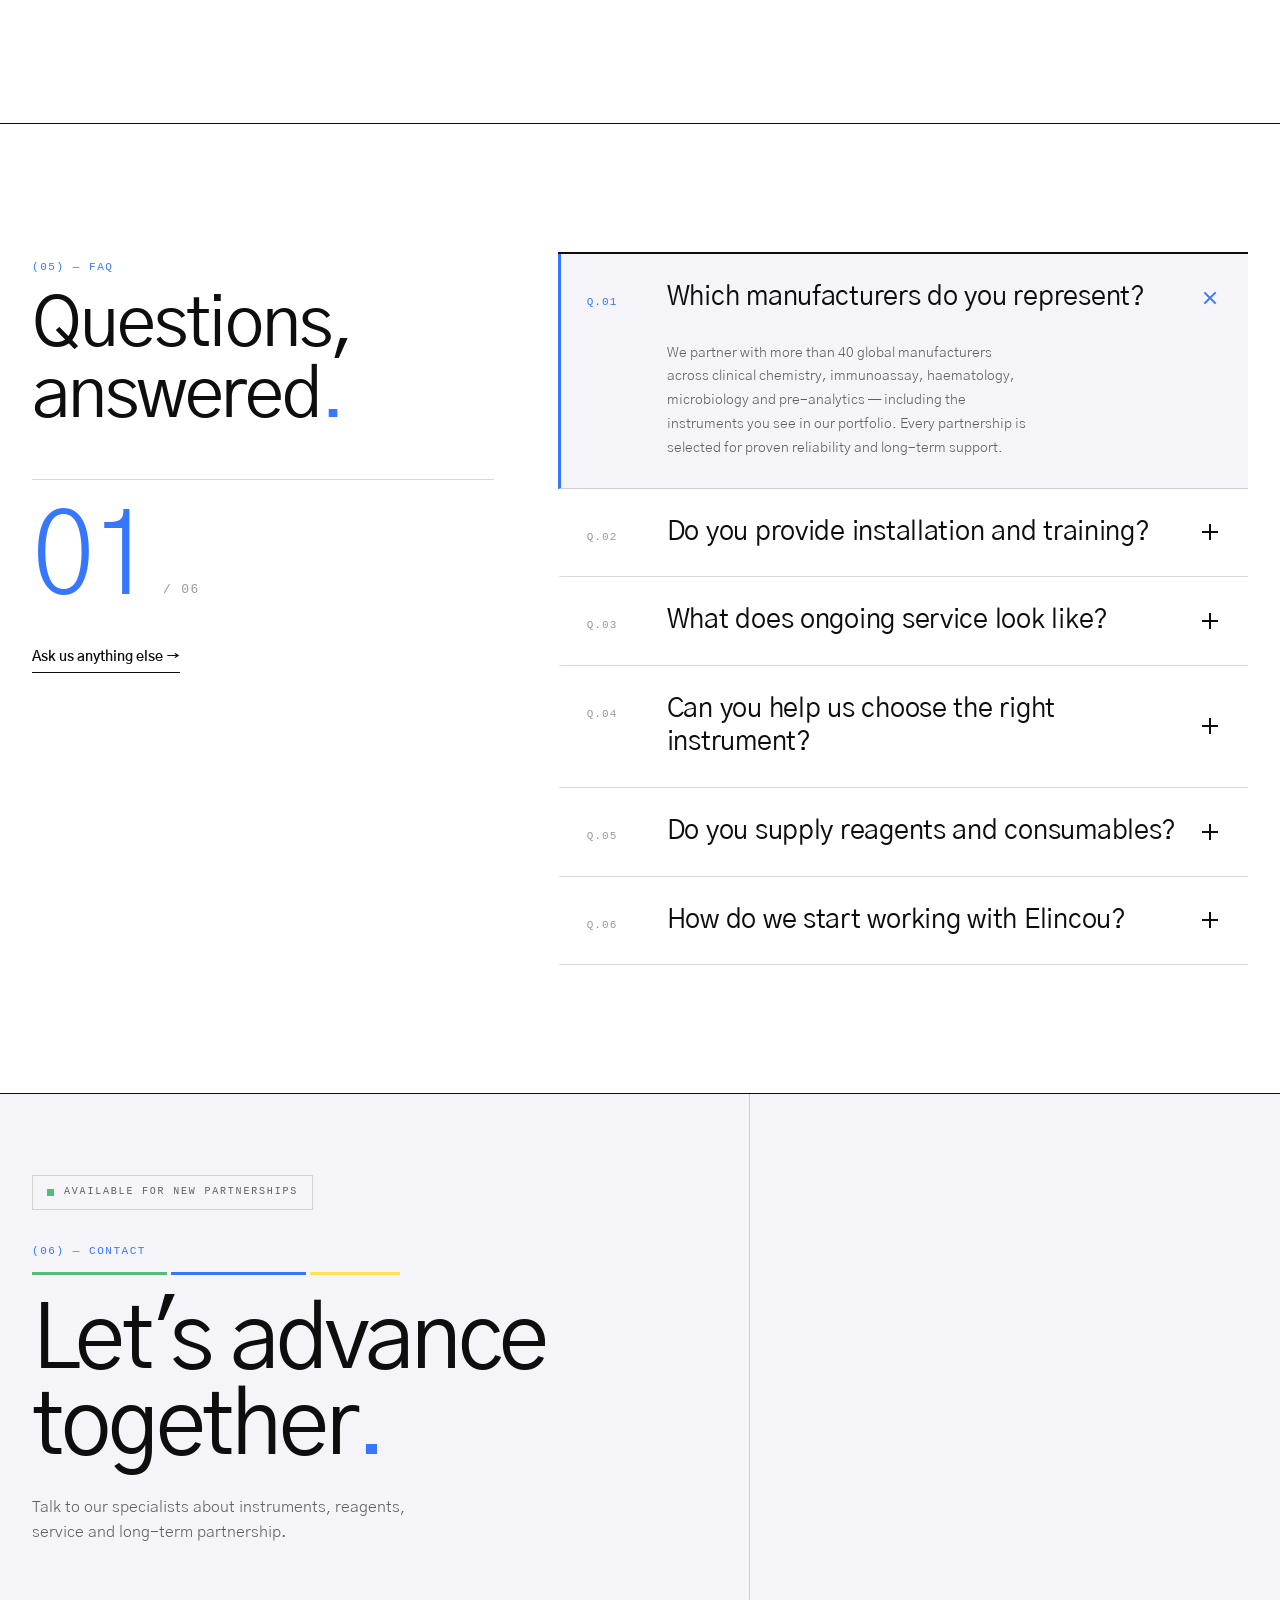
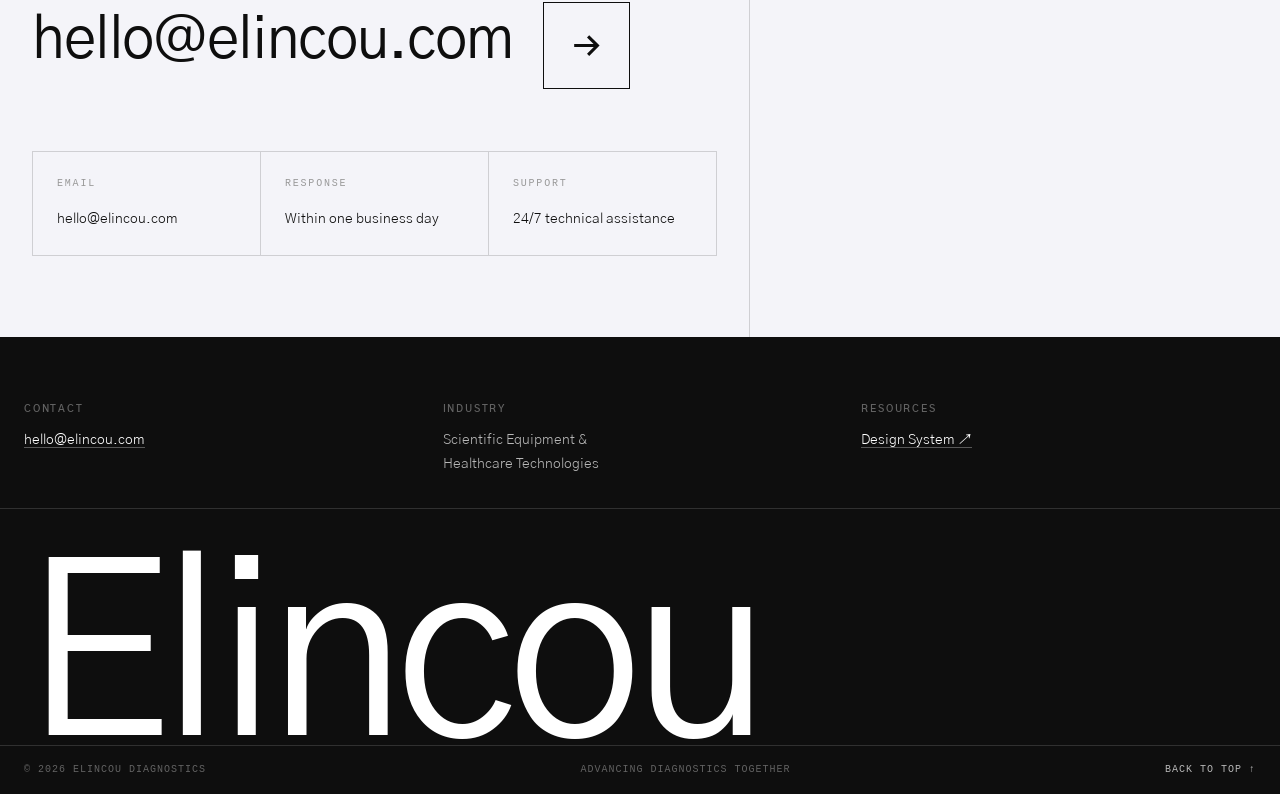
==== commit 5148a1de: "Replace navbar brand with Elincou logo image Swap the inline globe SVG + text lockup in the header f" ====
--- a/index.html
+++ b/index.html
@@ -9,9 +9,9 @@
 <link rel="preconnect" href="https://fonts.googleapis.com">
 <link rel="preconnect" href="https://fonts.gstatic.com" crossorigin>
 <link href="https://fonts.googleapis.com/css2?family=Gothic+A1:wght@300;400;600&display=swap" rel="stylesheet">
-<link rel="stylesheet" href="css/tokens.css?v=19">
-<link rel="stylesheet" href="css/styles.css?v=19">
-<link rel="stylesheet" href="css/home.css?v=19">
+<link rel="stylesheet" href="css/tokens.css?v=20">
+<link rel="stylesheet" href="css/styles.css?v=20">
+<link rel="stylesheet" href="css/home.css?v=20">
 </head>
 <body class="home">
 
@@ -59,9 +59,8 @@
 
 <!-- ============ HEADER ============ -->
 <header class="site-head" id="site-head">
-  <a class="el-appnav__brand" href="#top">
-    <svg><use href="#el-symbol"/></svg>
-    <span class="el-appnav__brand-name">Elincou<small>Diagnostics</small></span>
+  <a class="el-appnav__brand" href="#top" aria-label="Elincou Diagnostics — home">
+    <img class="site-head__logo" src="assets/Logo/Elincou%20Logo.png" alt="Elincou Diagnostics" width="100" height="34">
   </a>
   <nav class="el-appnav__links site-head__links" aria-label="Main navigation">
     <a href="#expertise">What We Do</a>
@@ -532,6 +531,6 @@
   </div>
 </footer>
 
-<script src="js/home.js?v=19"></script>
+<script src="js/home.js?v=20"></script>
 </body>
 </html>
--- a/css/home.css
+++ b/css/home.css
@@ -94,13 +94,10 @@
 
 /* Figma spec — boxed nav on white, no borders, sentence case */
 .site-head .el-appnav__brand {
-  border: none; background: var(--el-ghost-white); padding: 10px 16px;
+  border: none; background: transparent; padding: 0;
   color: var(--el-text); text-decoration: none;
 }
-.site-head .el-appnav__brand-name small { color: var(--el-text-muted); }
-.site-head .el-appnav__brand svg { width: 34px; height: 34px; }
-.site-head .el-appnav__brand-name { font-size: 13px; }
-.site-head .el-appnav__brand-name small { font-size: 11px; }
+.site-head__logo { display: block; height: 34px; width: auto; }
 .site-head .el-appnav__links { gap: 10px; }
 .site-head .el-appnav__links a {
   border: none;
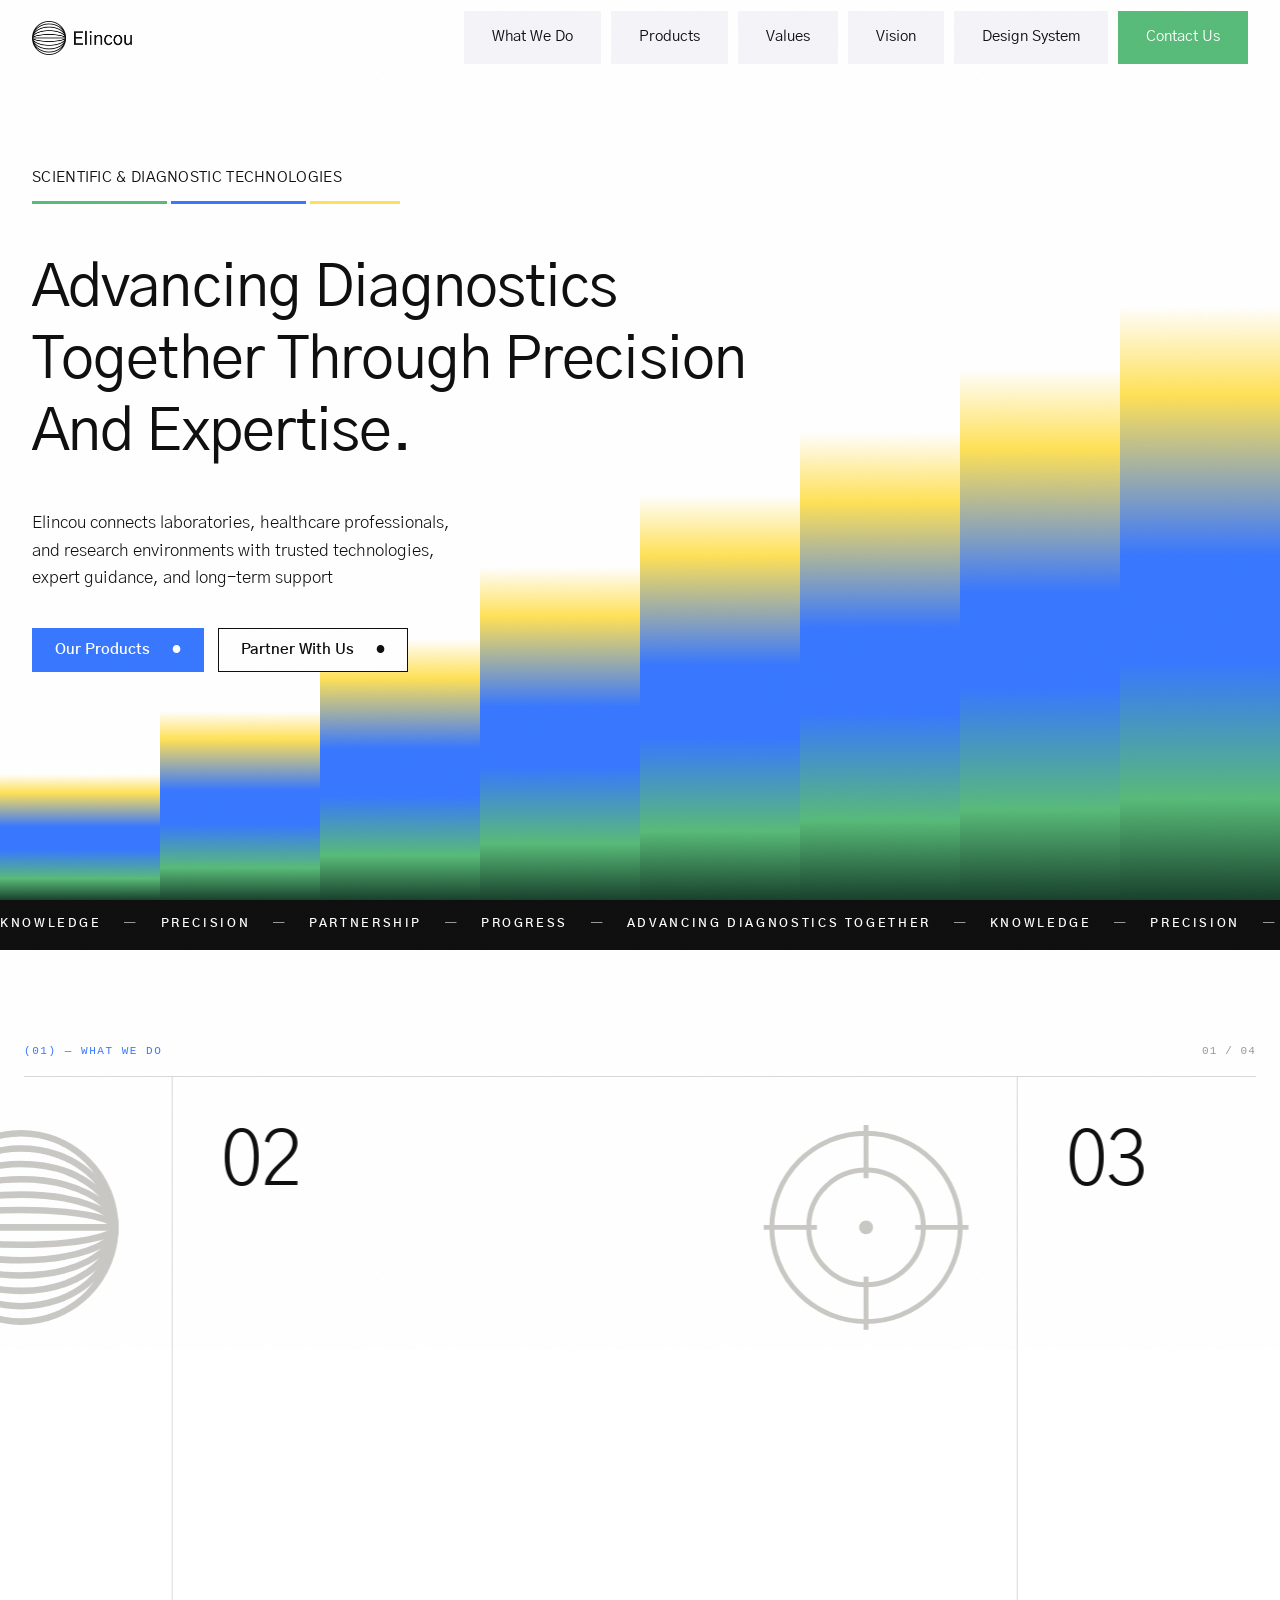
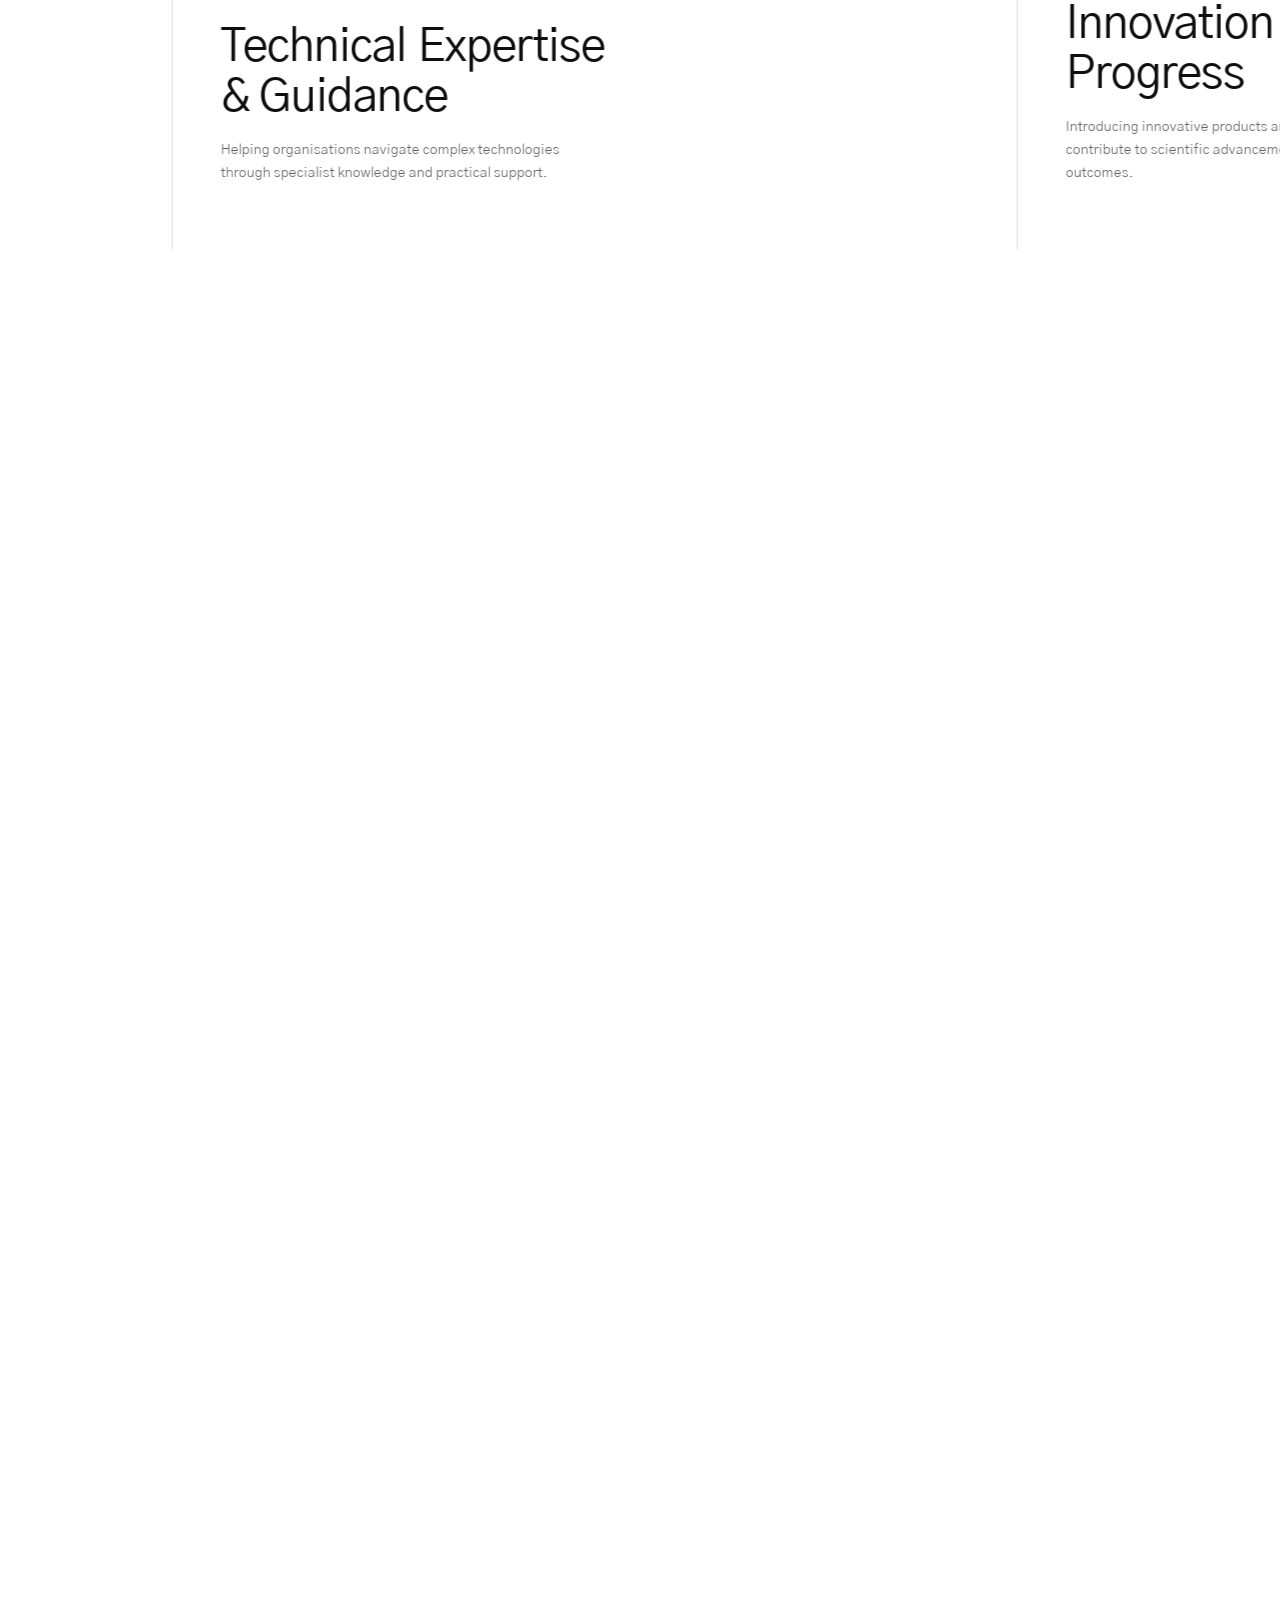
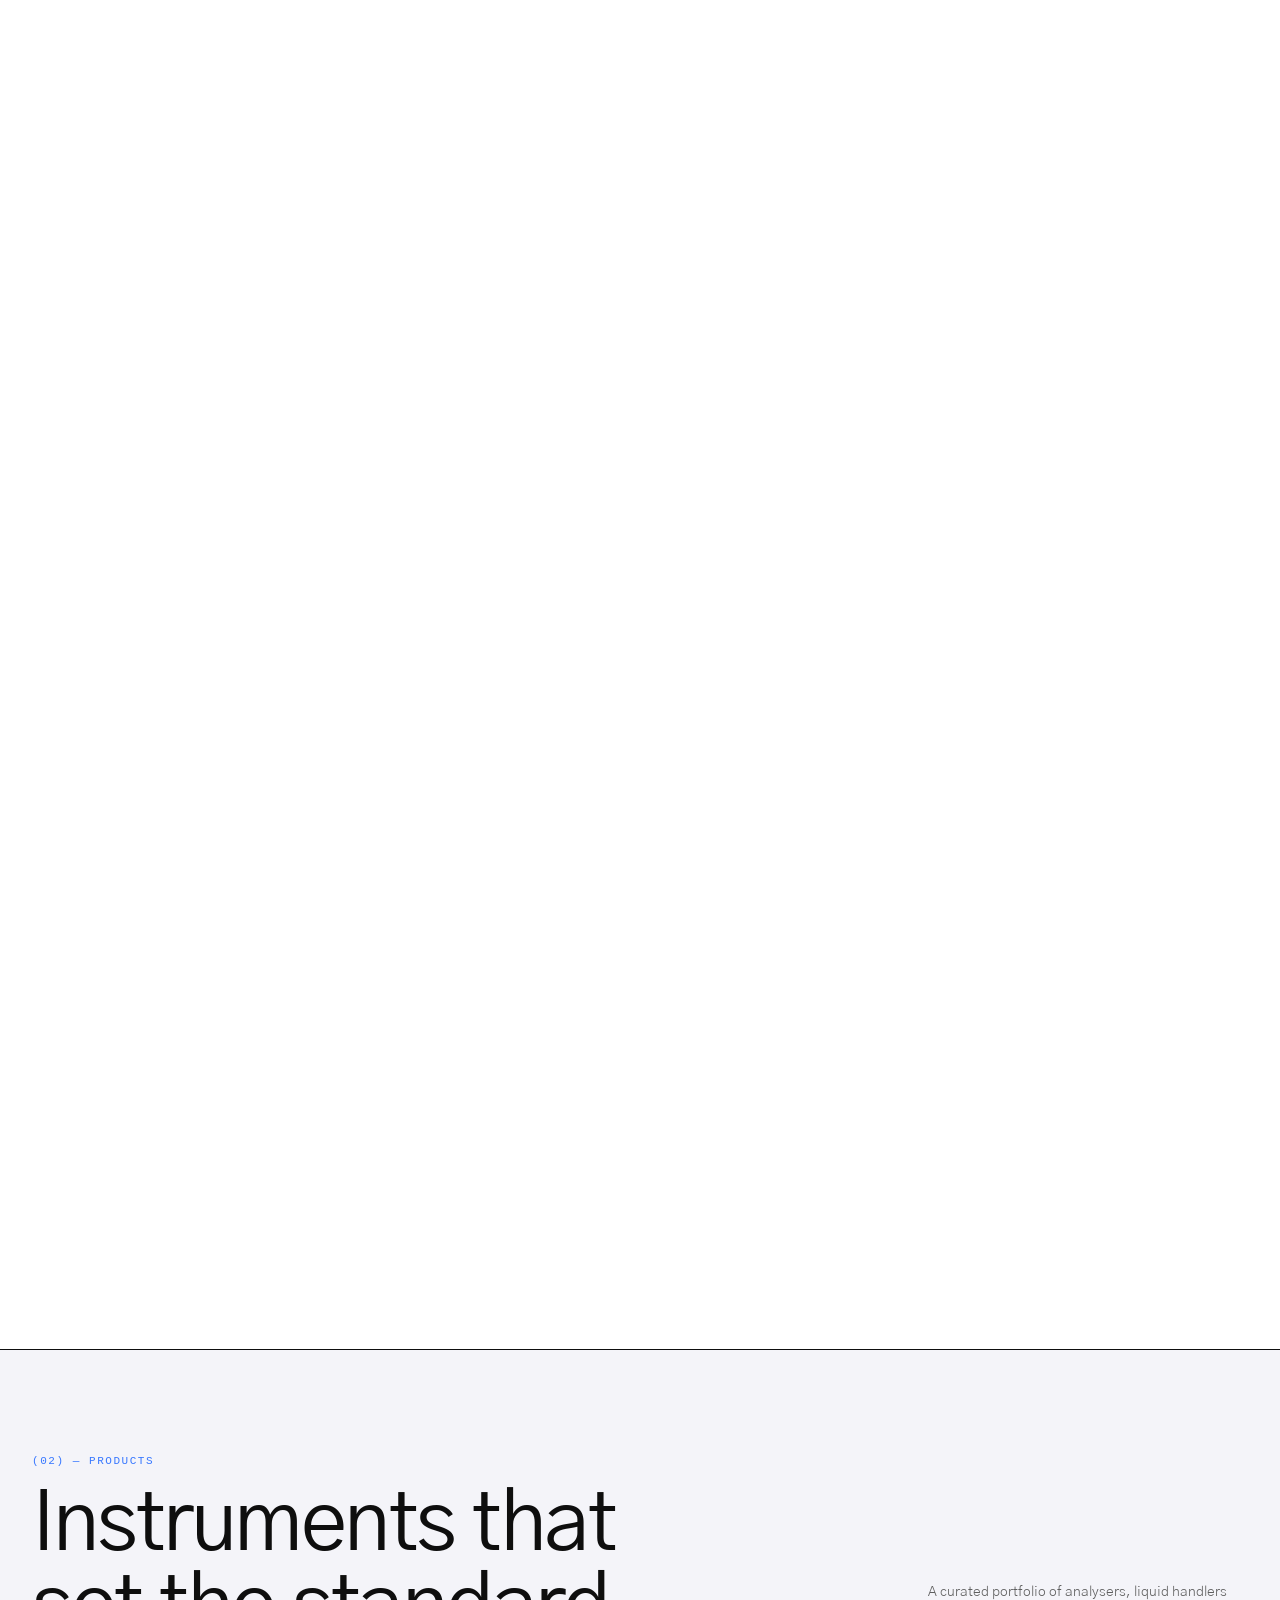
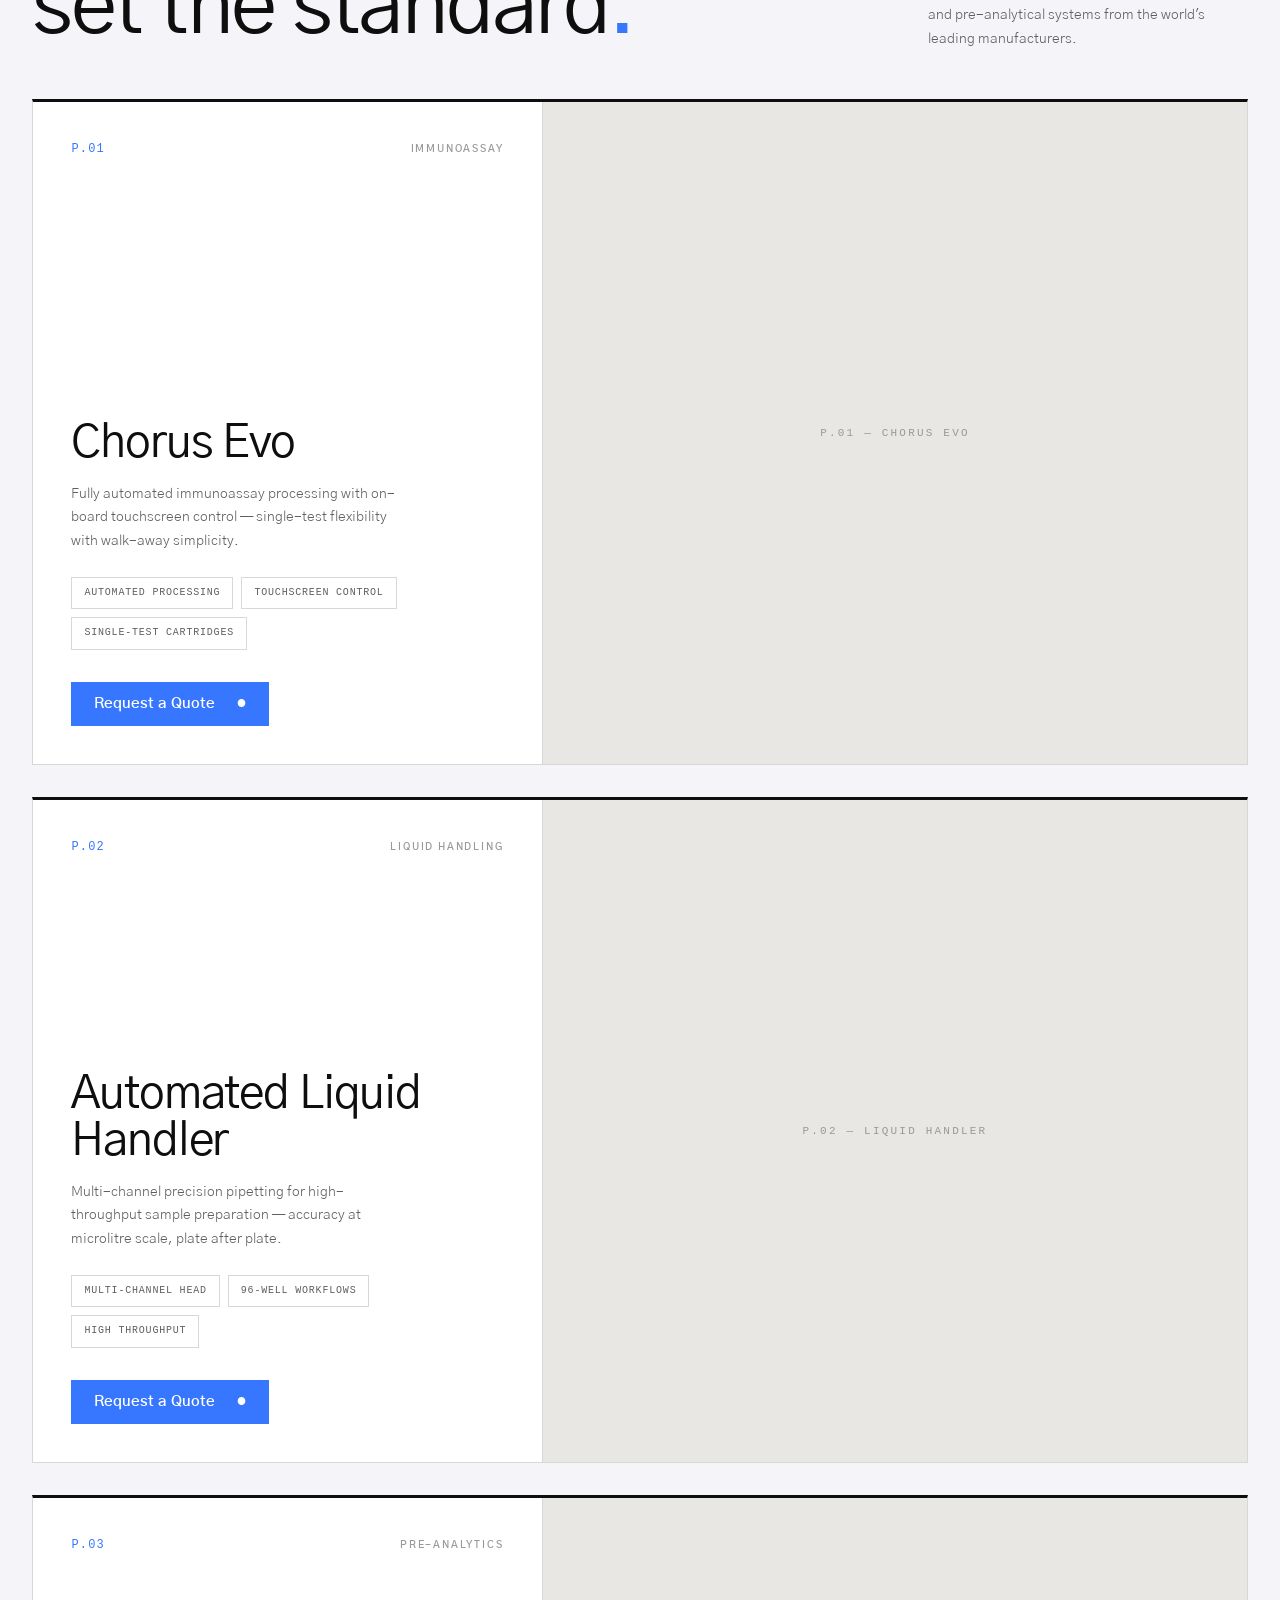
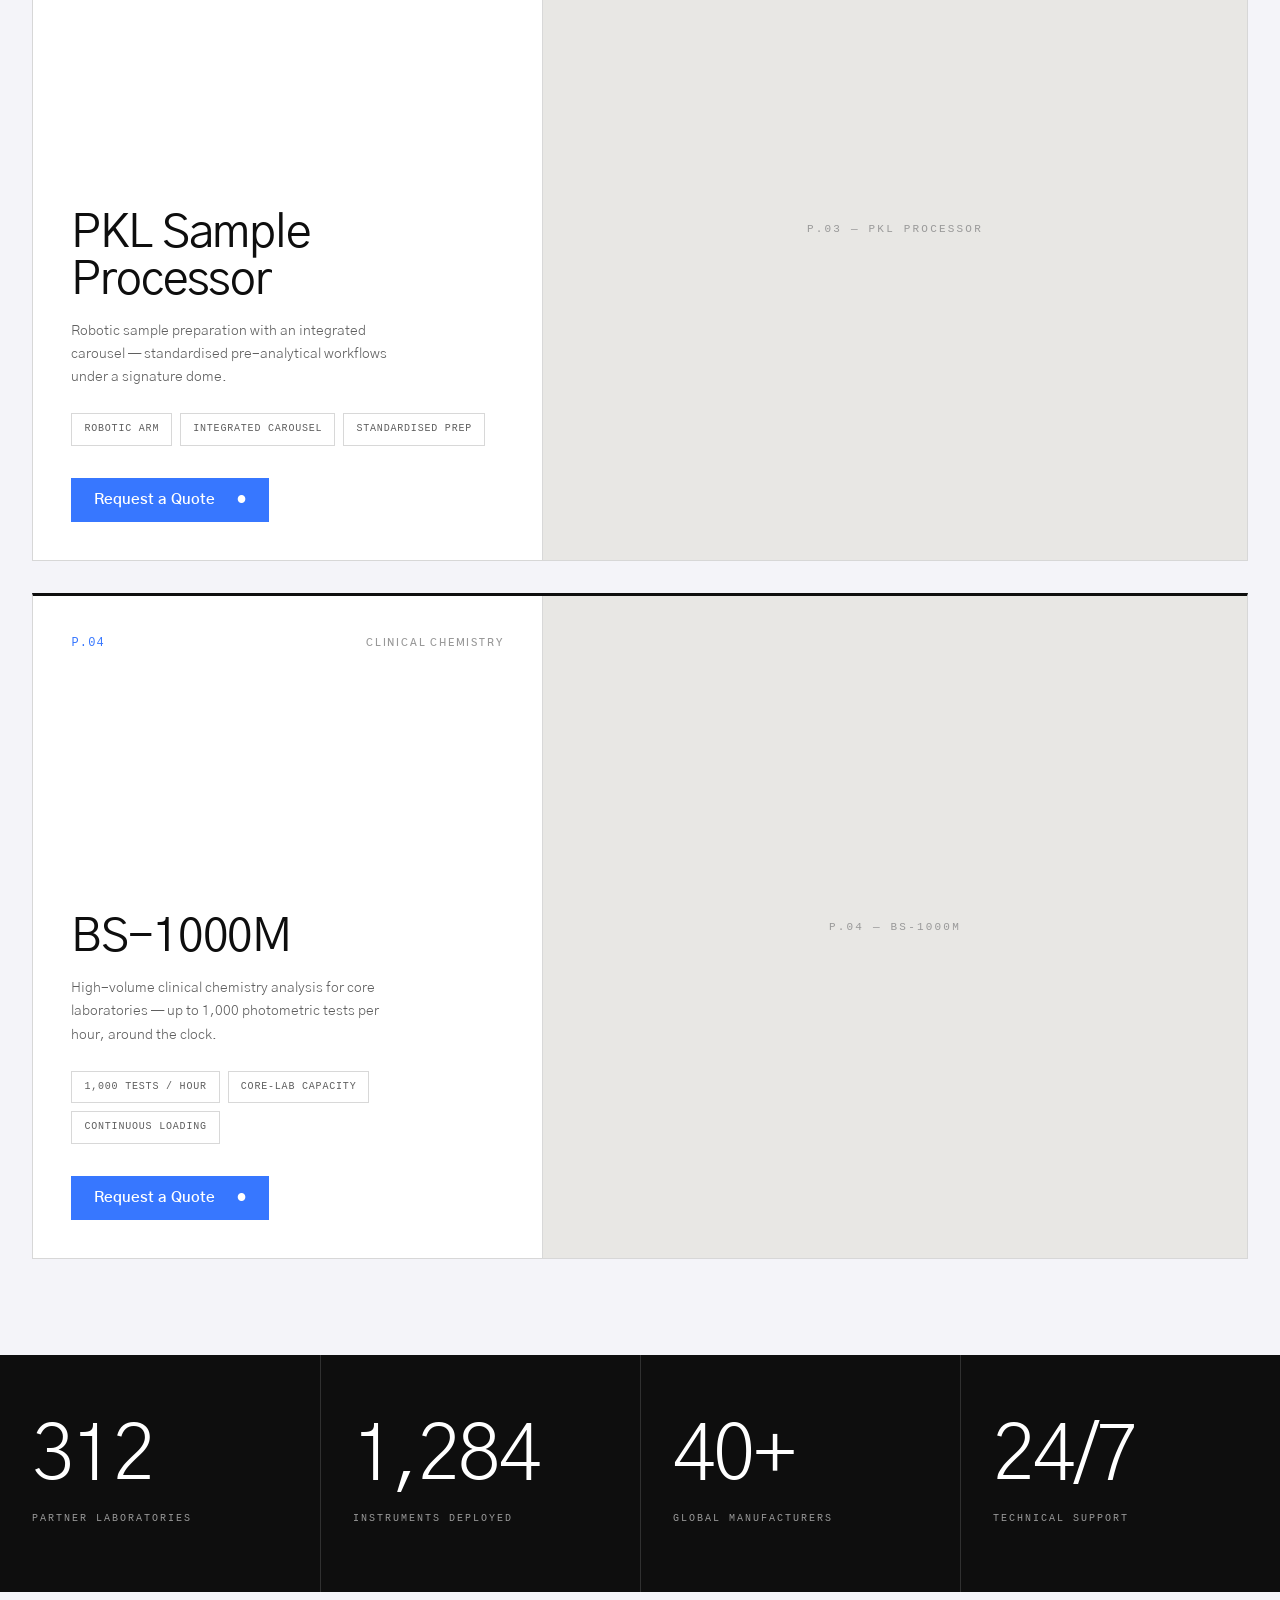
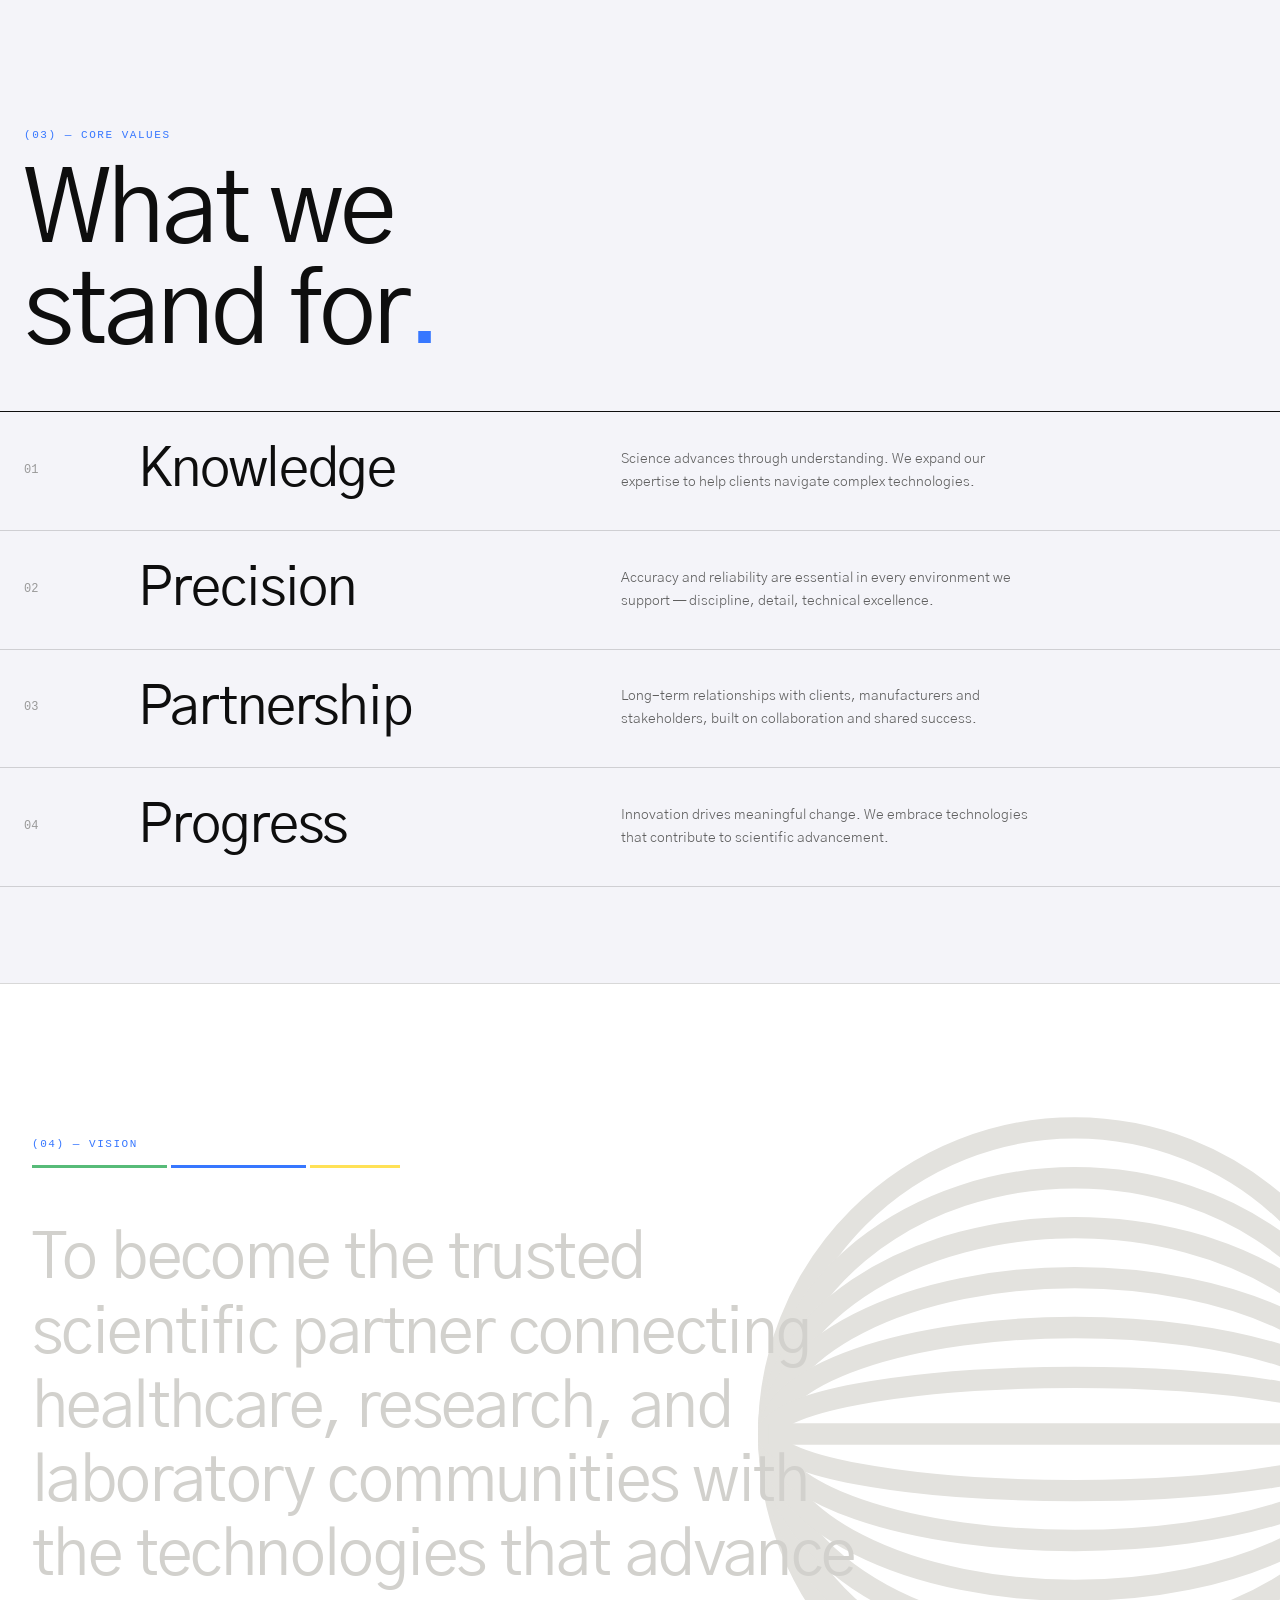
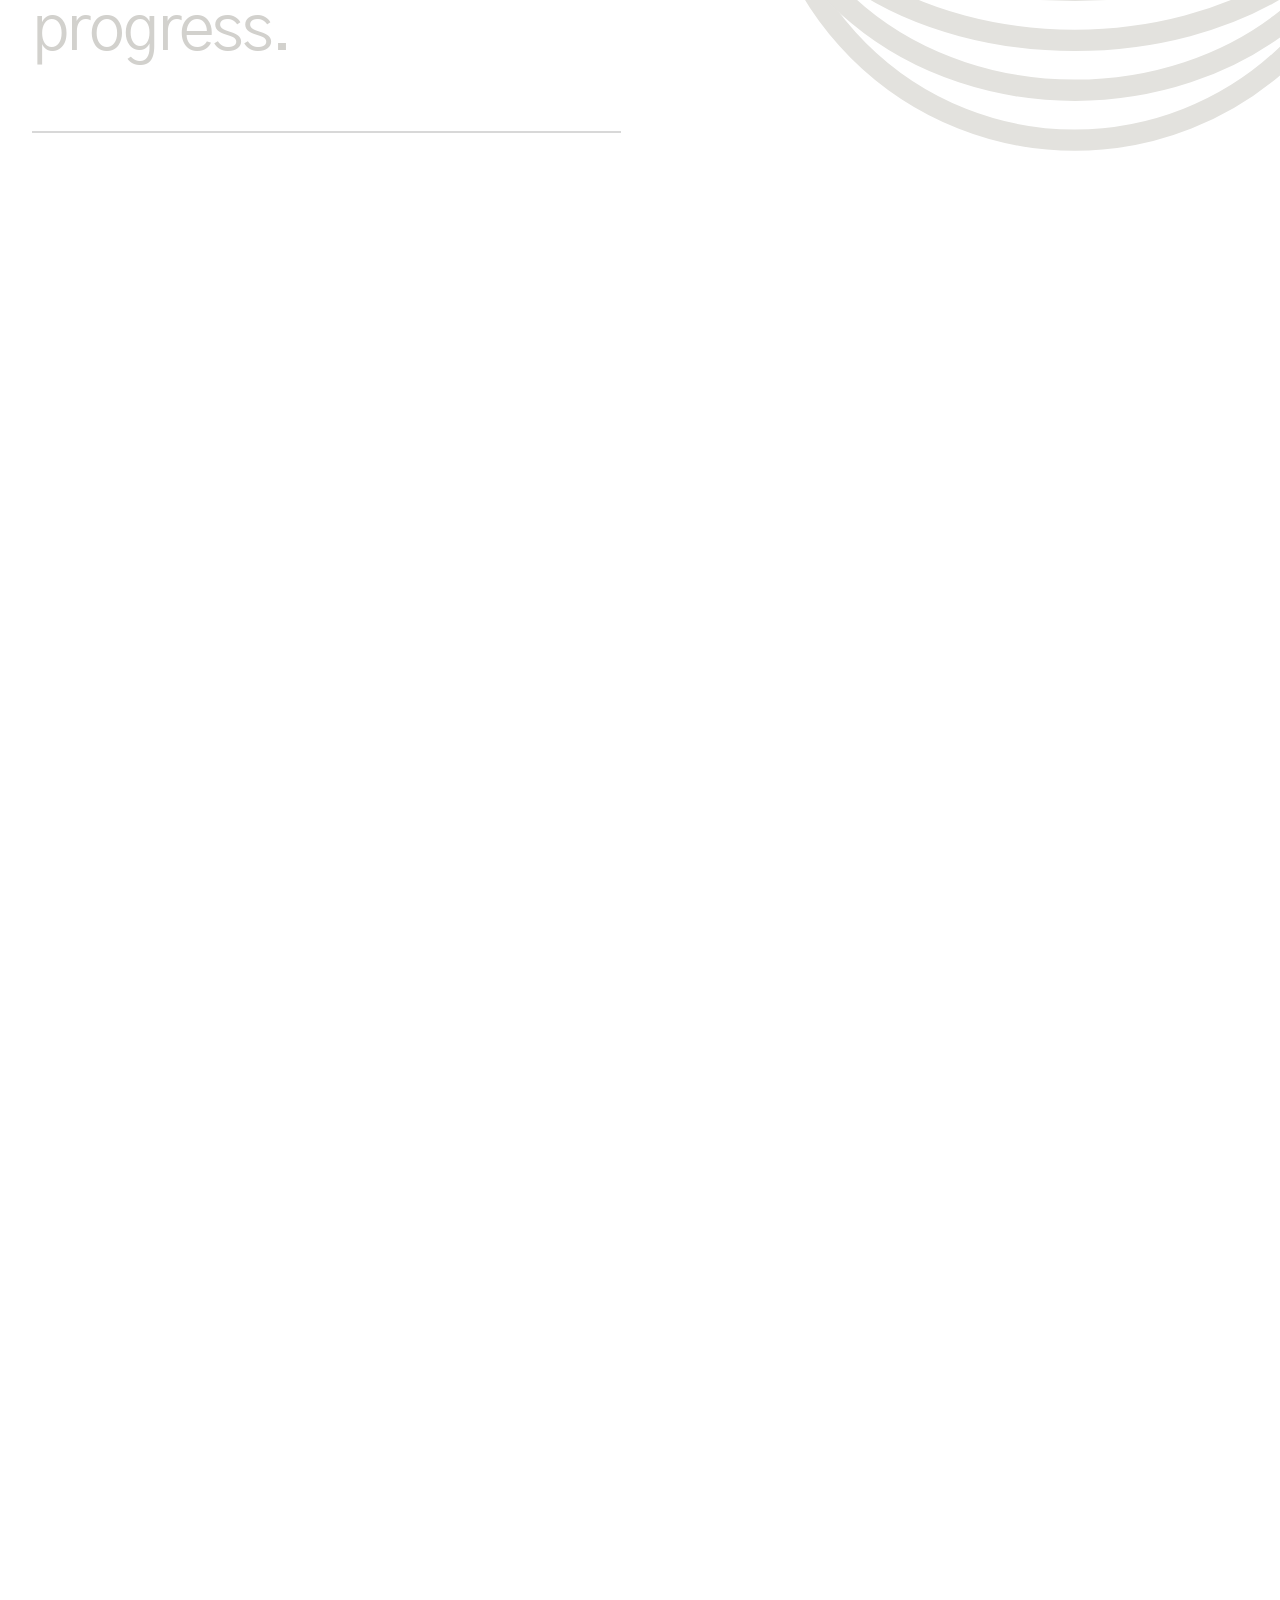
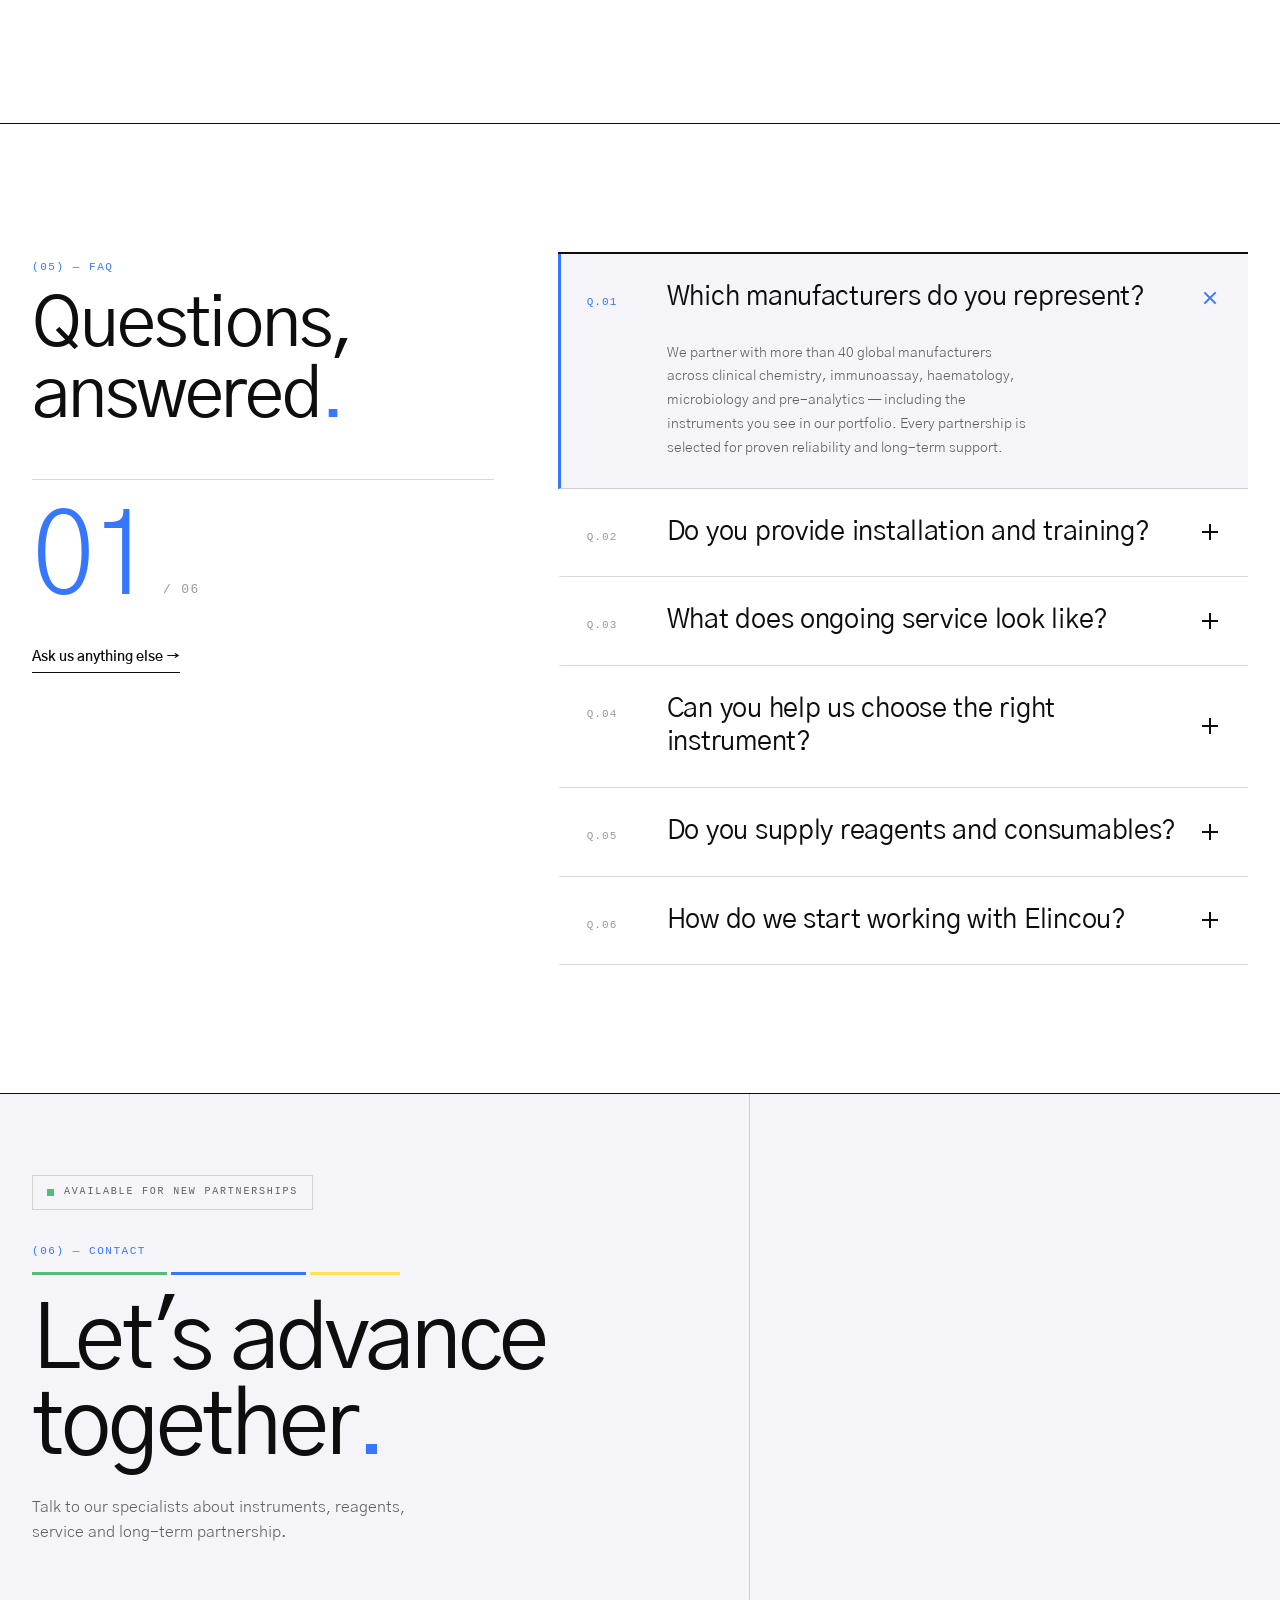
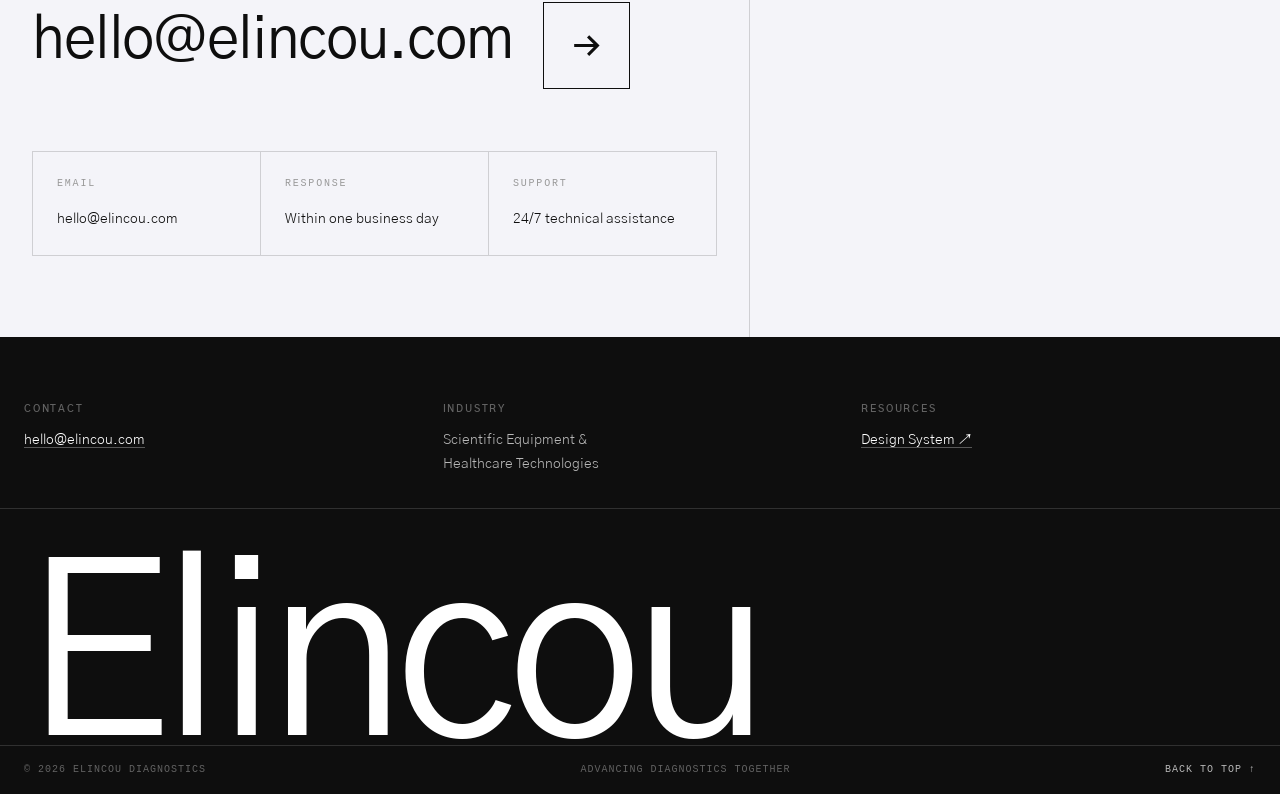
==== commit eab50a44: "Merge 27b83d04defd0a92d8a5f122abba60330e4e7370 into 5148a1ded47b8edbd86d9552e1ace251720c749a" ====
--- a/index.html
+++ b/index.html
@@ -5,6 +5,23 @@
 <meta name="viewport" content="width=device-width, initial-scale=1.0">
 <title>Elincou — Advancing Diagnostics Together</title>
 <meta name="description" content="Elincou connects laboratories, healthcare professionals, and research environments with trusted technologies, expert guidance, and long-term support.">
+<link rel="canonical" href="https://maxcon14.github.io/Elincou/">
+<meta name="theme-color" content="#0E0E0E">
+<!-- Open Graph -->
+<meta property="og:type" content="website">
+<meta property="og:site_name" content="Elincou Diagnostics">
+<meta property="og:title" content="Elincou — Advancing Diagnostics Together">
+<meta property="og:description" content="Elincou connects laboratories, healthcare professionals, and research environments with trusted technologies, expert guidance, and long-term support.">
+<meta property="og:url" content="https://maxcon14.github.io/Elincou/">
+<meta property="og:image" content="https://maxcon14.github.io/Elincou/assets/og-image.png">
+<meta property="og:image:width" content="1200">
+<meta property="og:image:height" content="630">
+<meta property="og:image:alt" content="Elincou — Advancing diagnostics together">
+<!-- Twitter -->
+<meta name="twitter:card" content="summary_large_image">
+<meta name="twitter:title" content="Elincou — Advancing Diagnostics Together">
+<meta name="twitter:description" content="Scientific & diagnostic technologies. Trusted instruments, expert guidance, long-term partnership.">
+<meta name="twitter:image" content="https://maxcon14.github.io/Elincou/assets/og-image.png">
 <link rel="icon" href='data:image/svg+xml,<svg xmlns="http://www.w3.org/2000/svg" viewBox="0 0 100 100"><rect width="100" height="100" fill="%230E0E0E"/><g fill="none" stroke="white" stroke-width="3"><circle cx="50" cy="50" r="34"/><ellipse cx="50" cy="50" rx="34" ry="27"/><ellipse cx="50" cy="50" rx="34" ry="20"/><ellipse cx="50" cy="50" rx="34" ry="13"/><ellipse cx="50" cy="50" rx="34" ry="6"/></g></svg>'>
 <link rel="preconnect" href="https://fonts.googleapis.com">
 <link rel="preconnect" href="https://fonts.gstatic.com" crossorigin>
